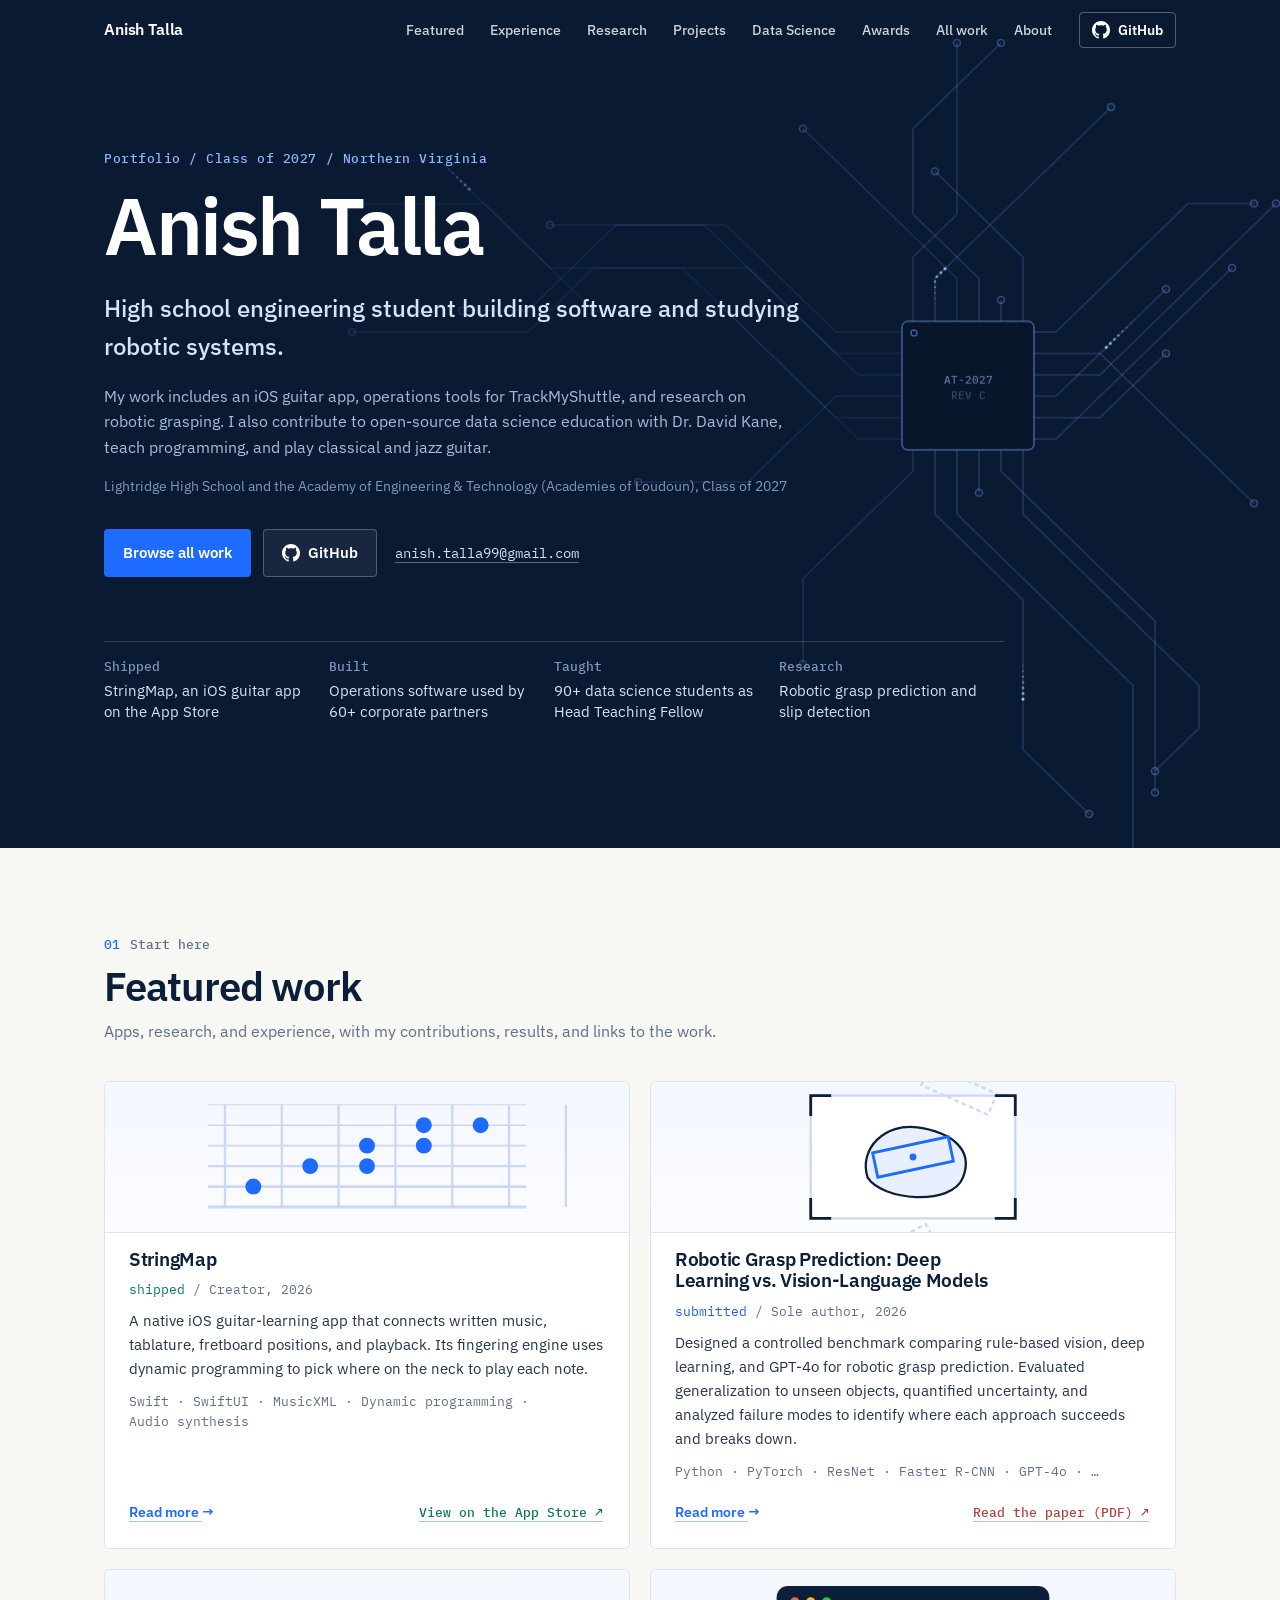
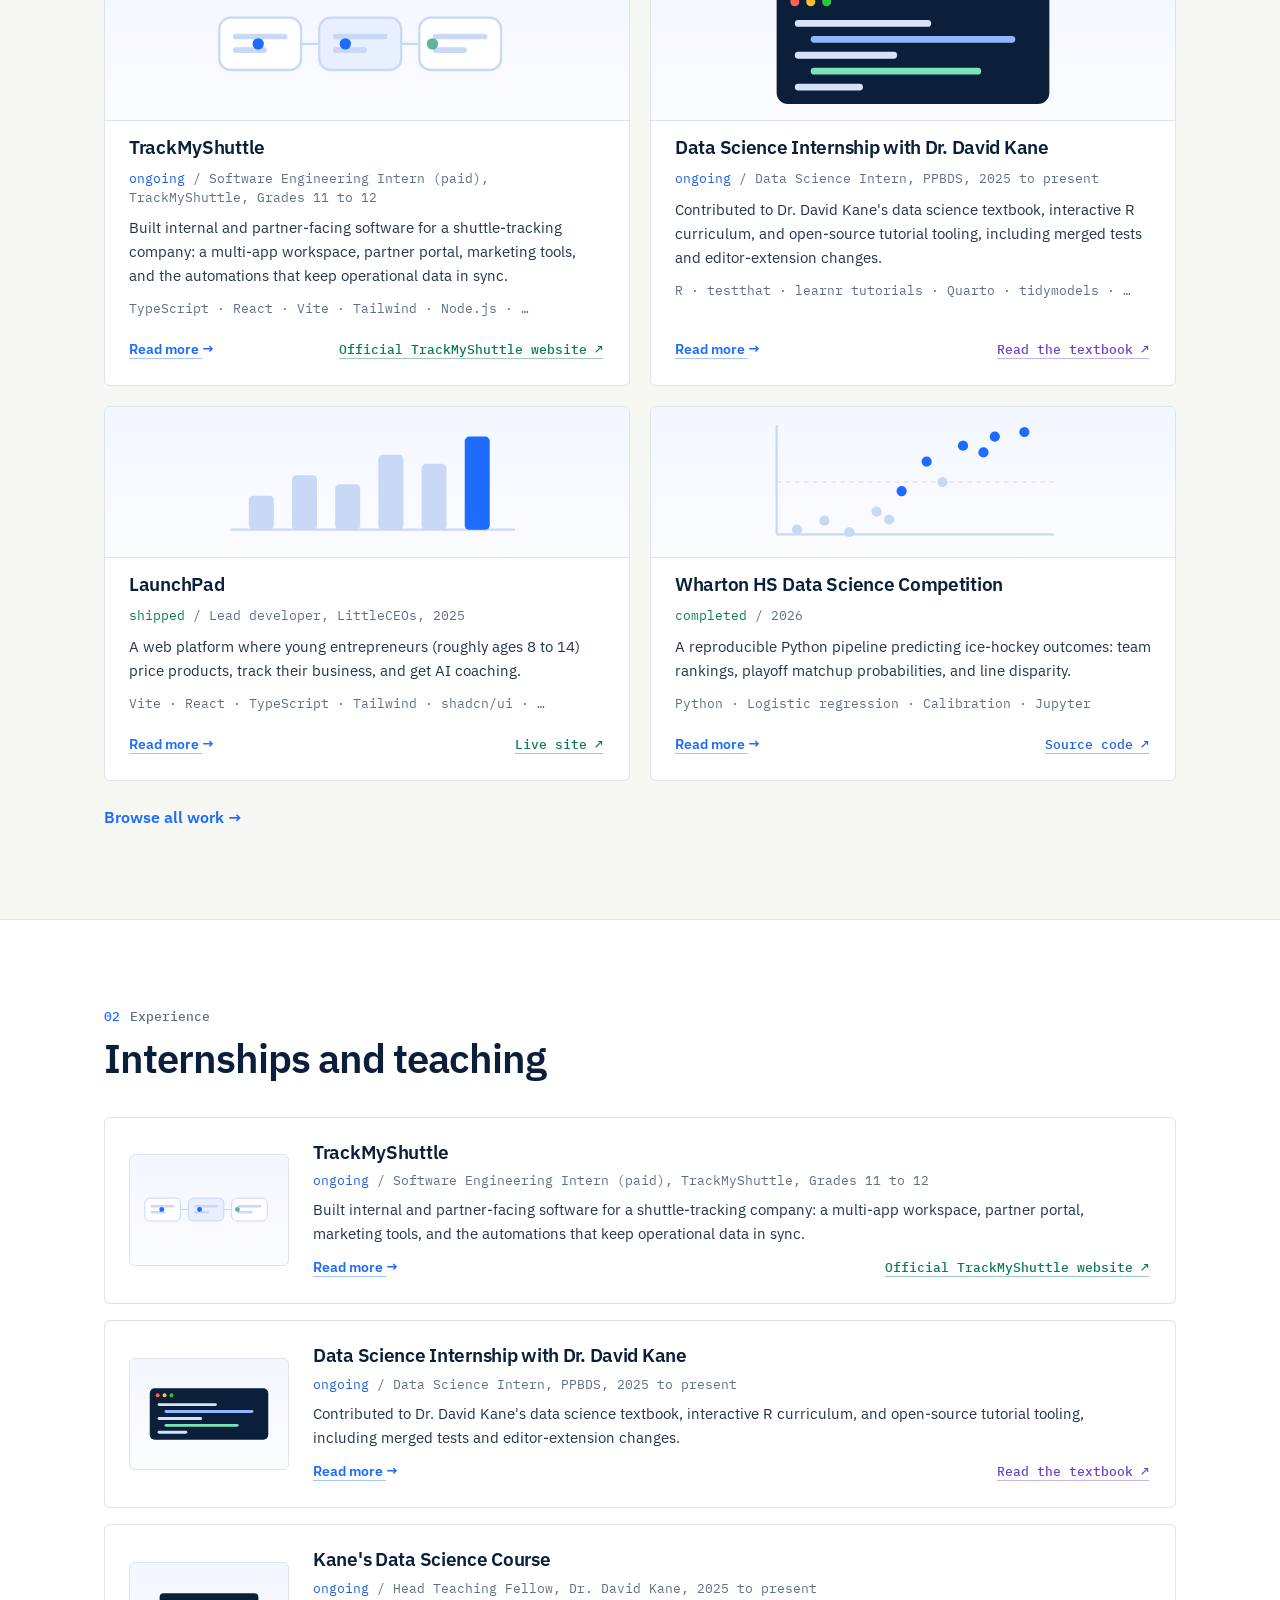
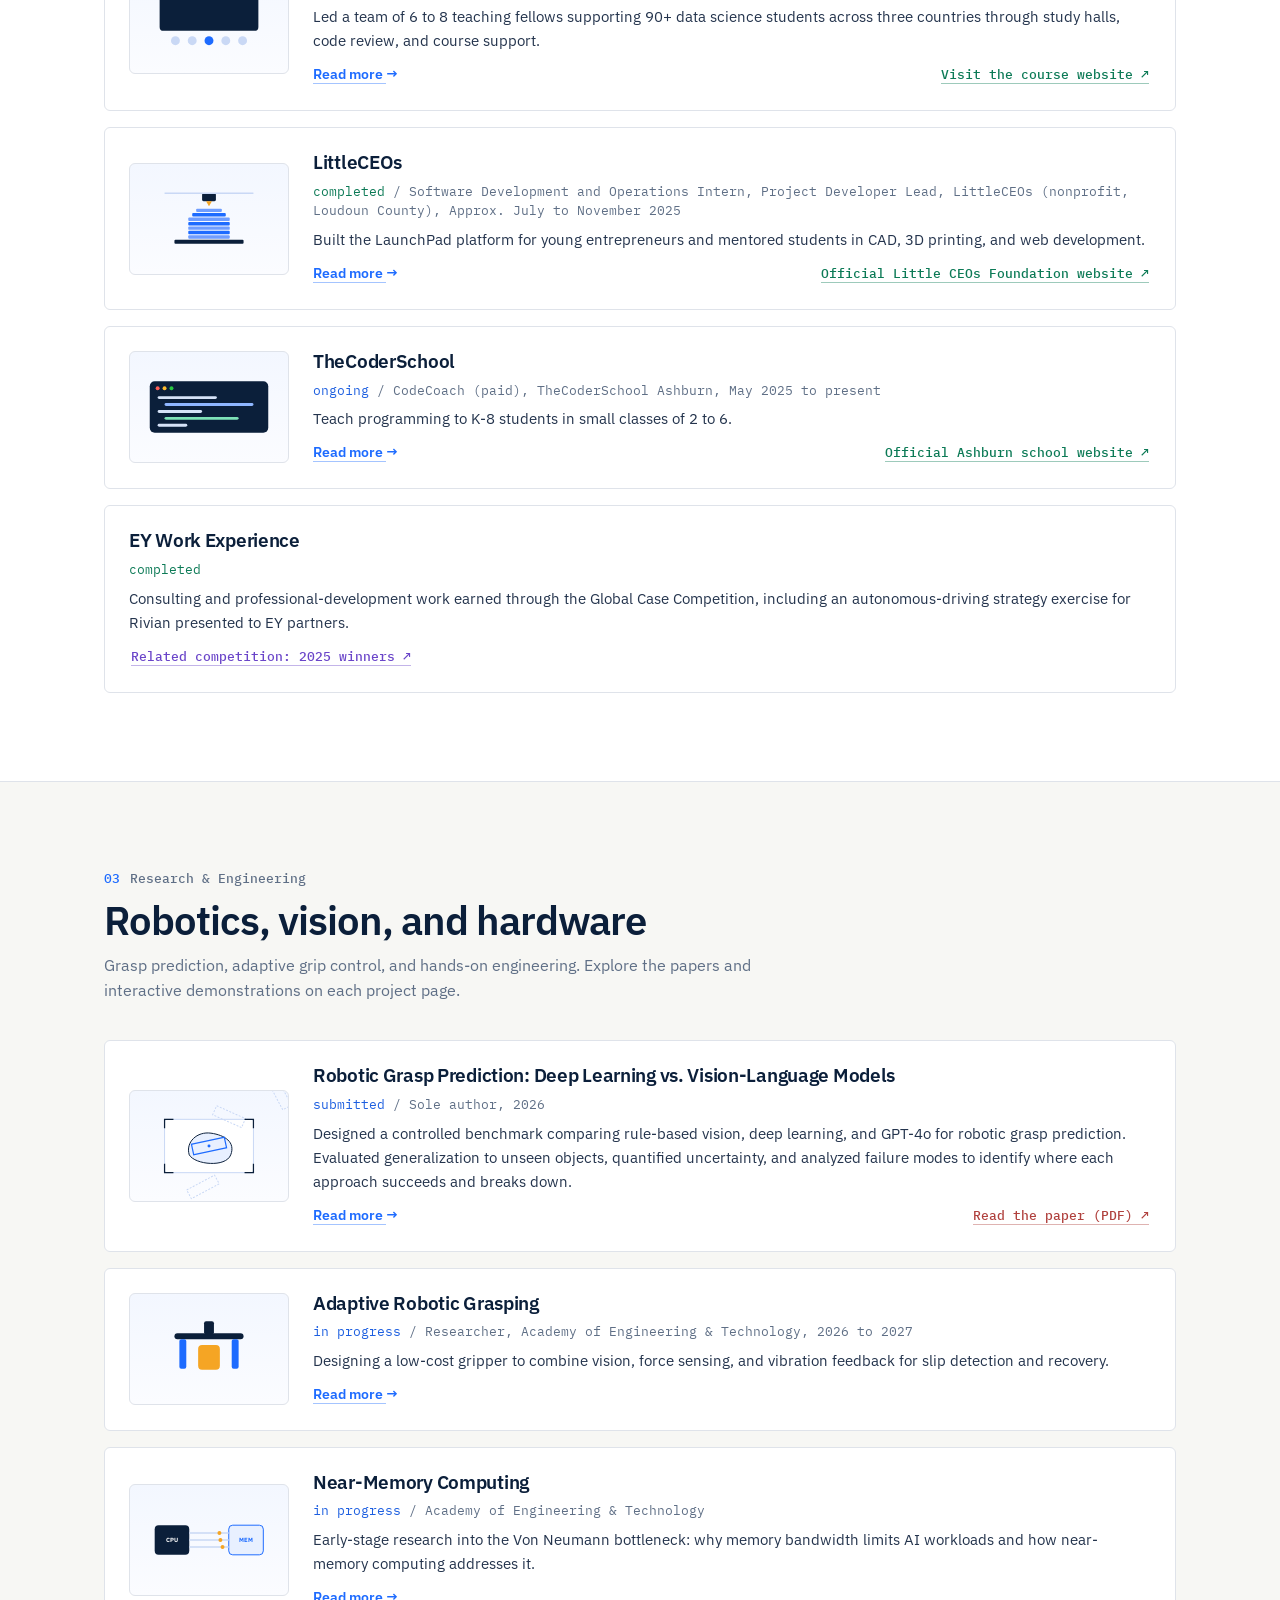
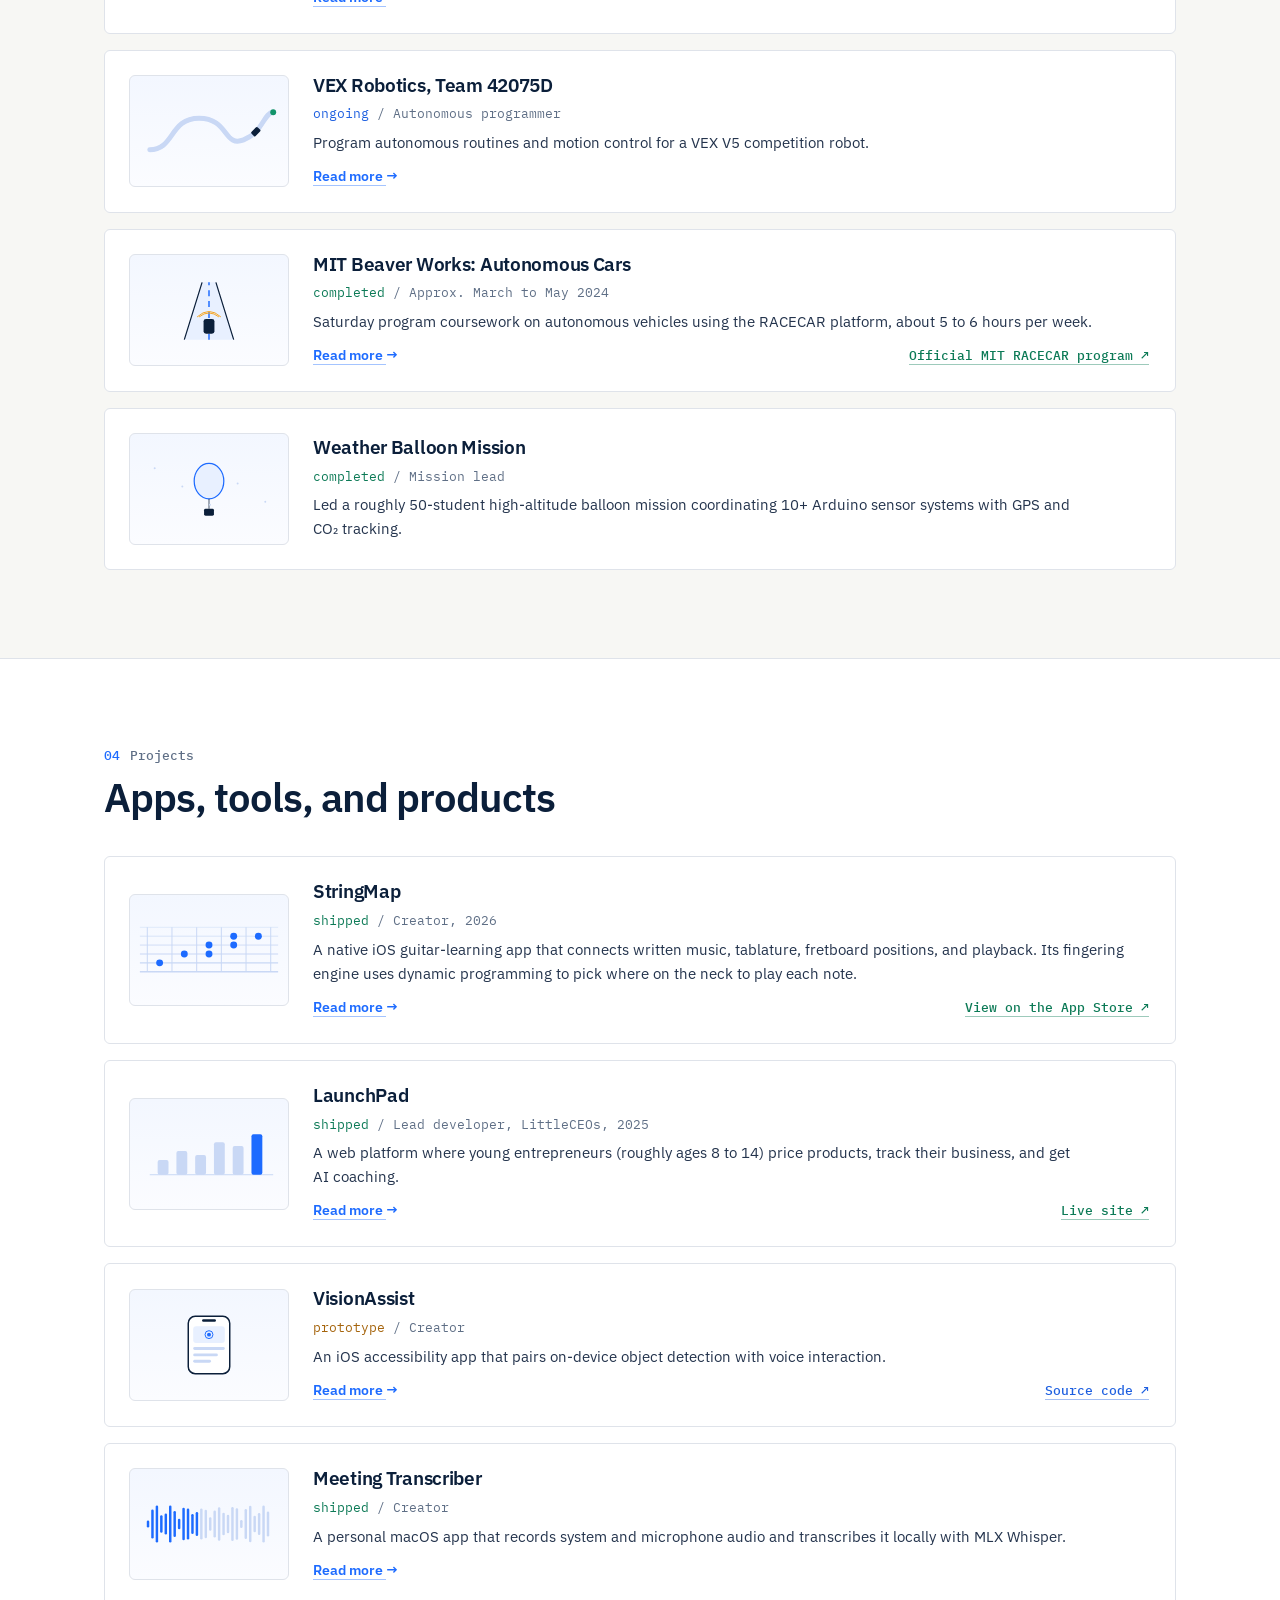
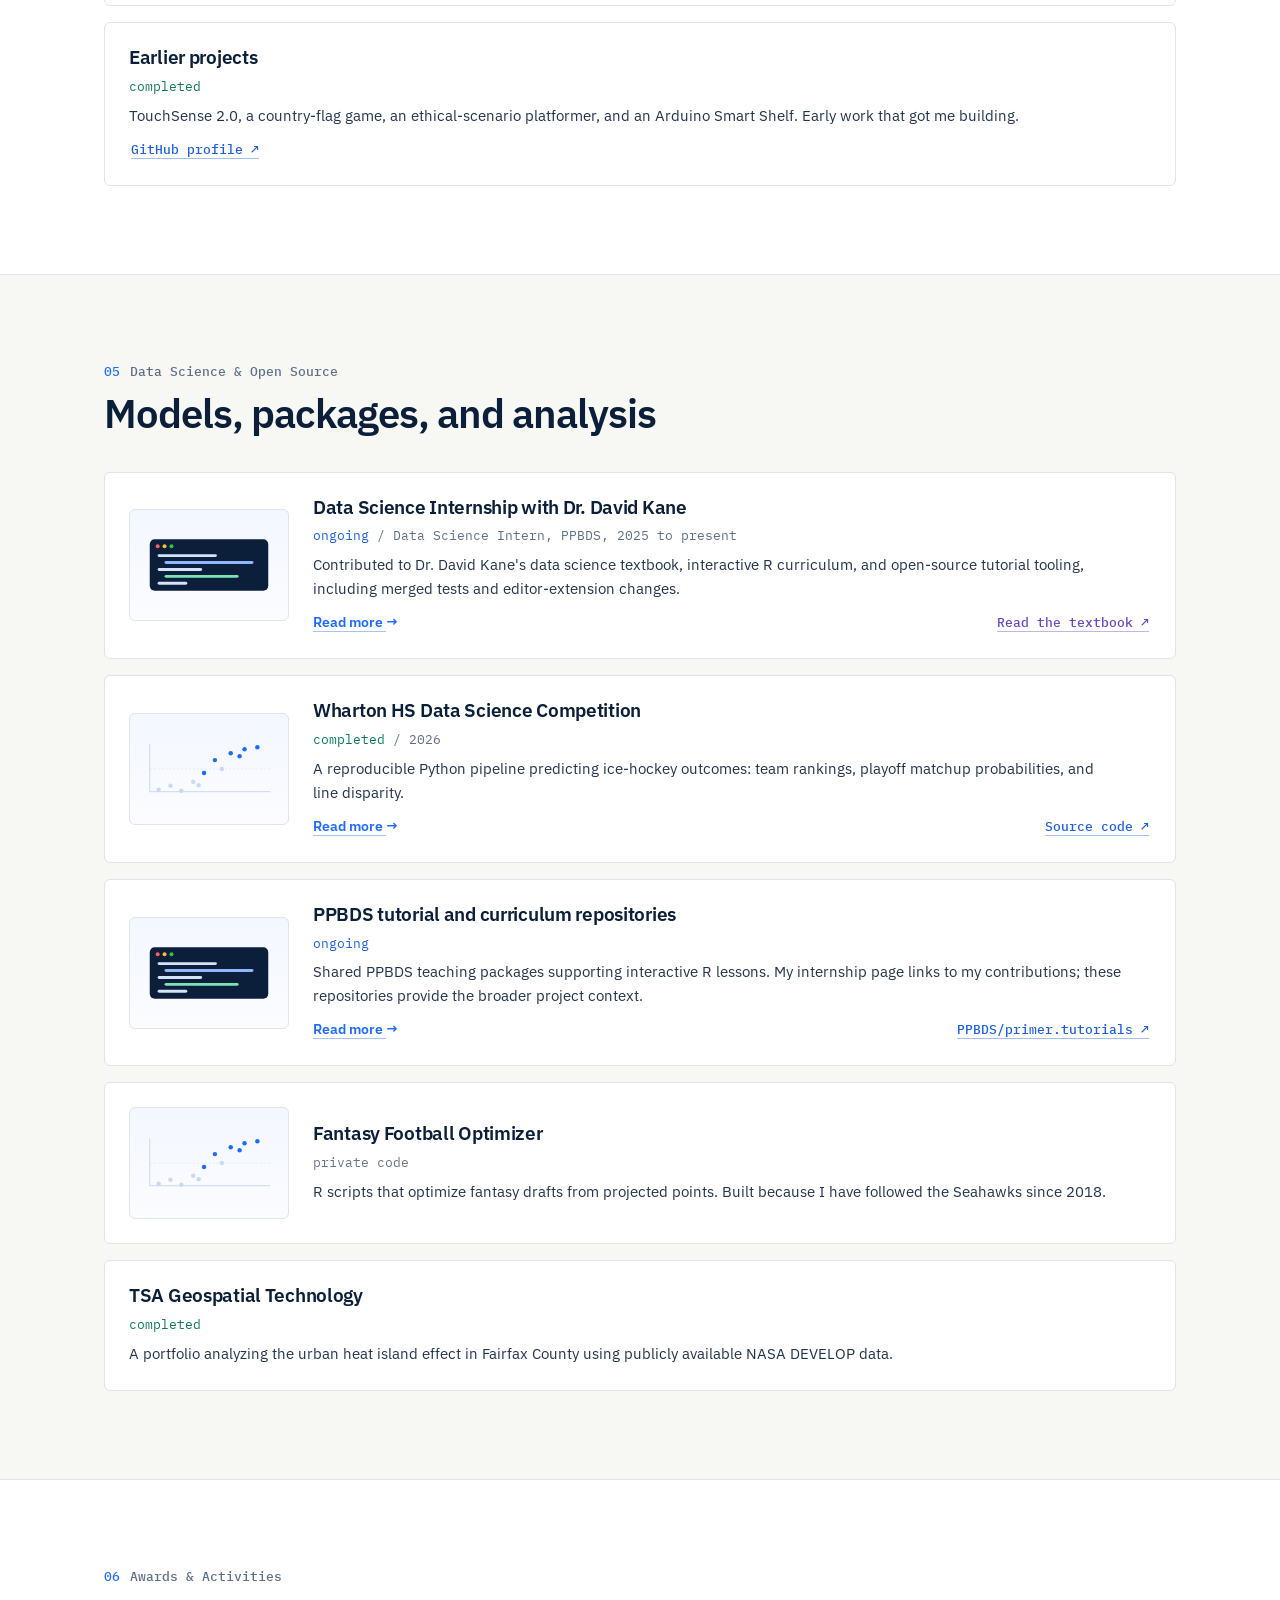
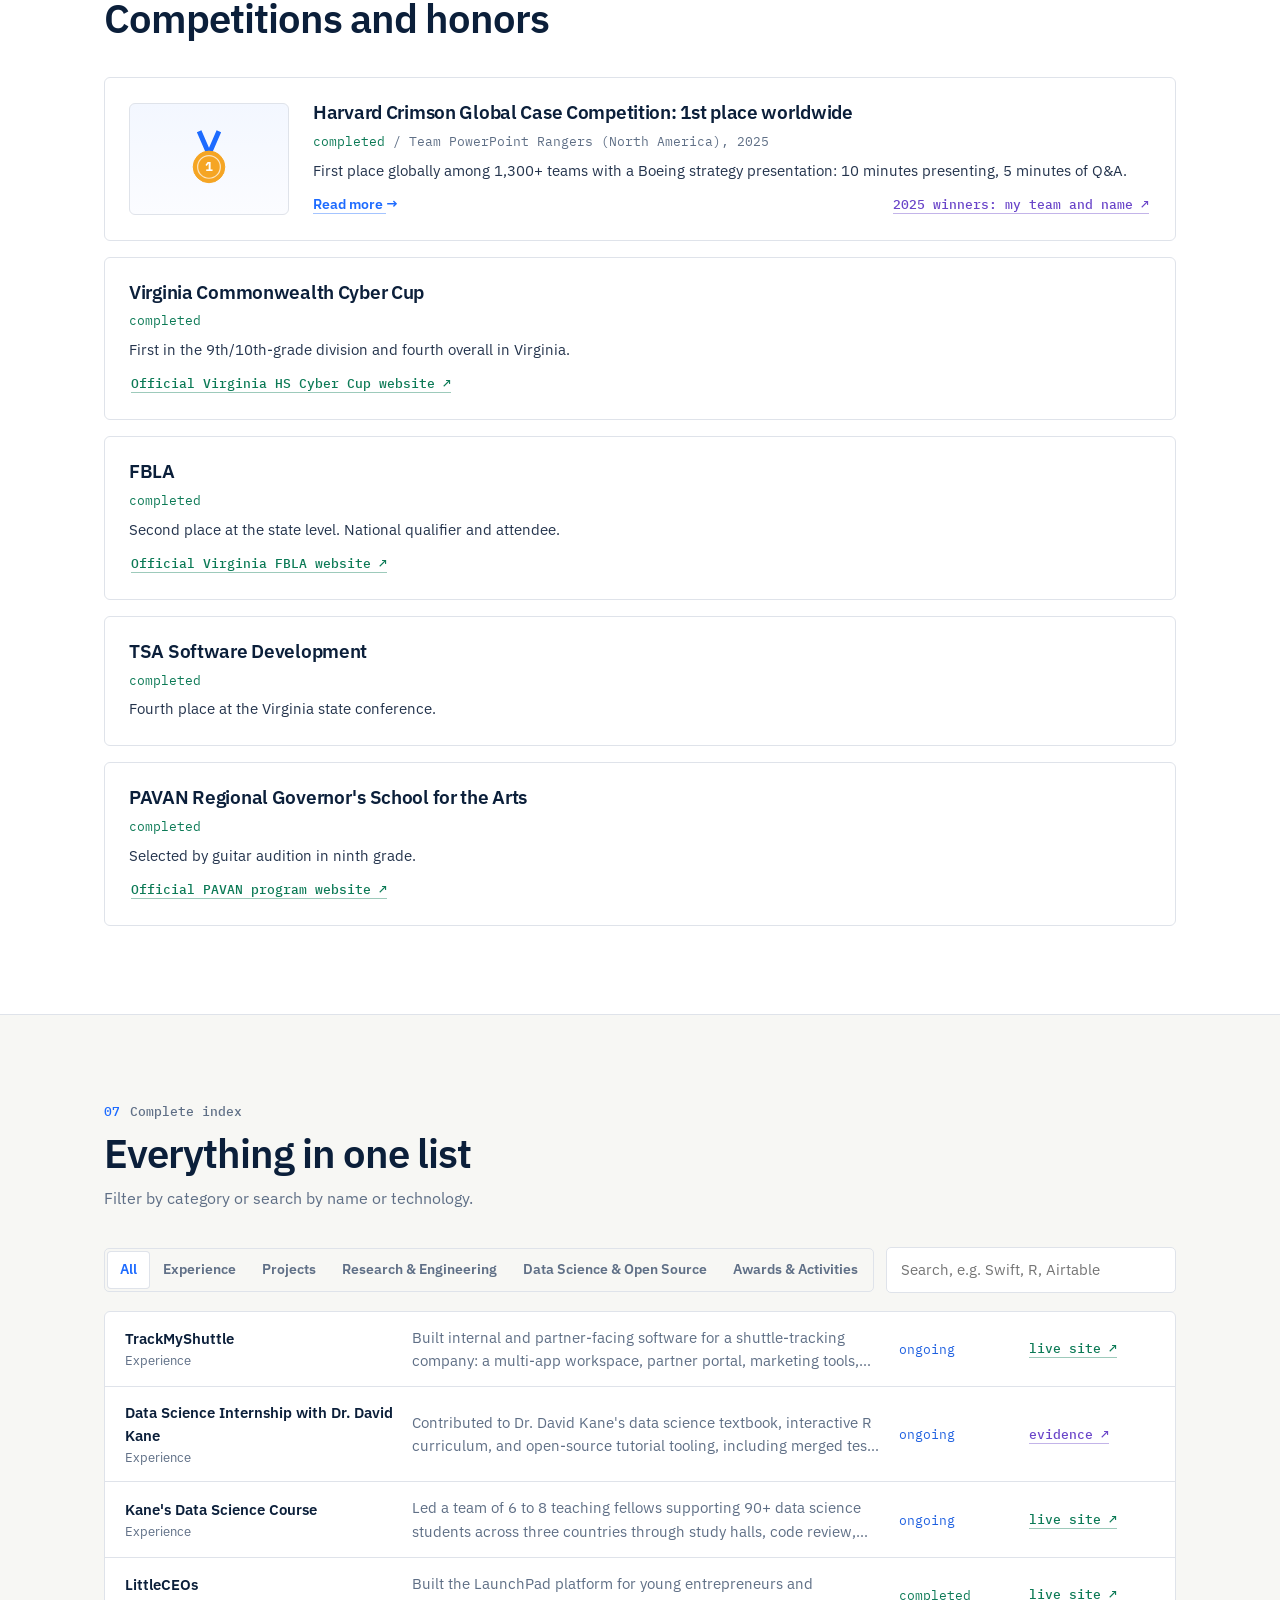
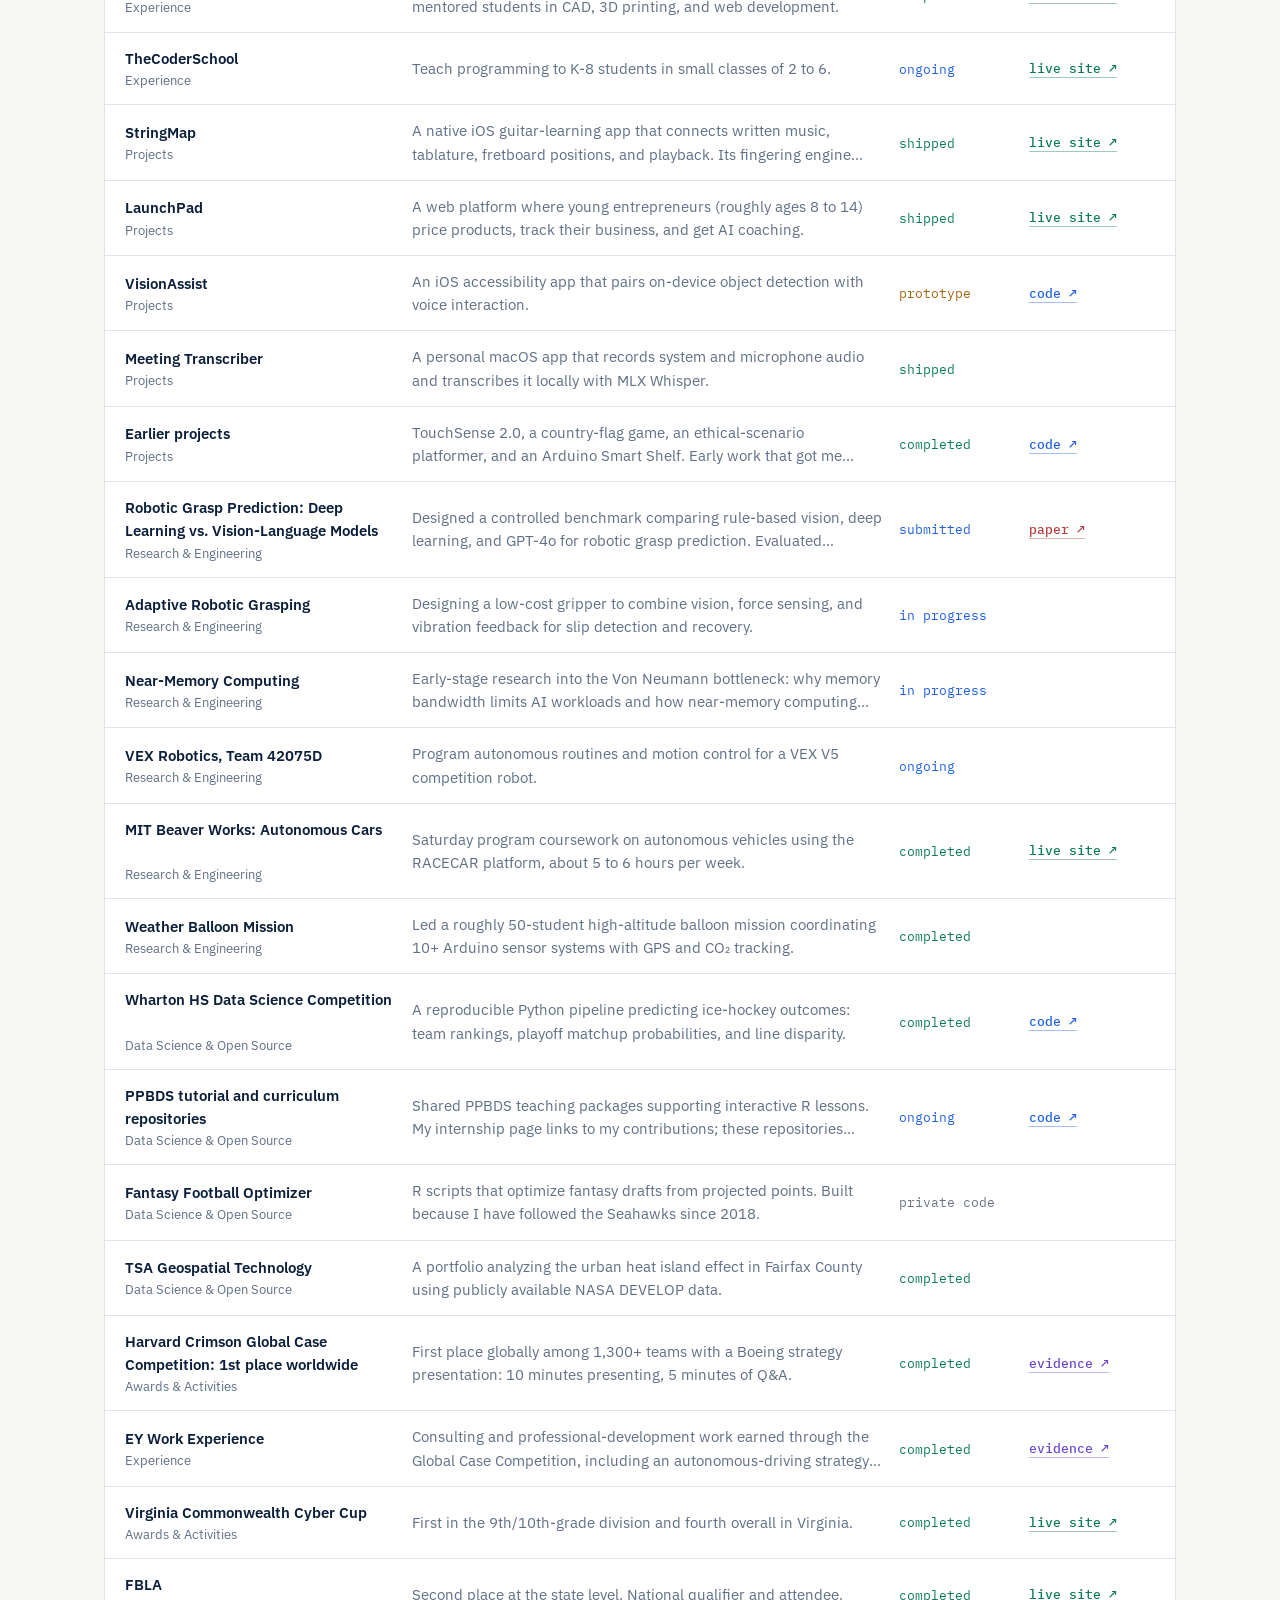
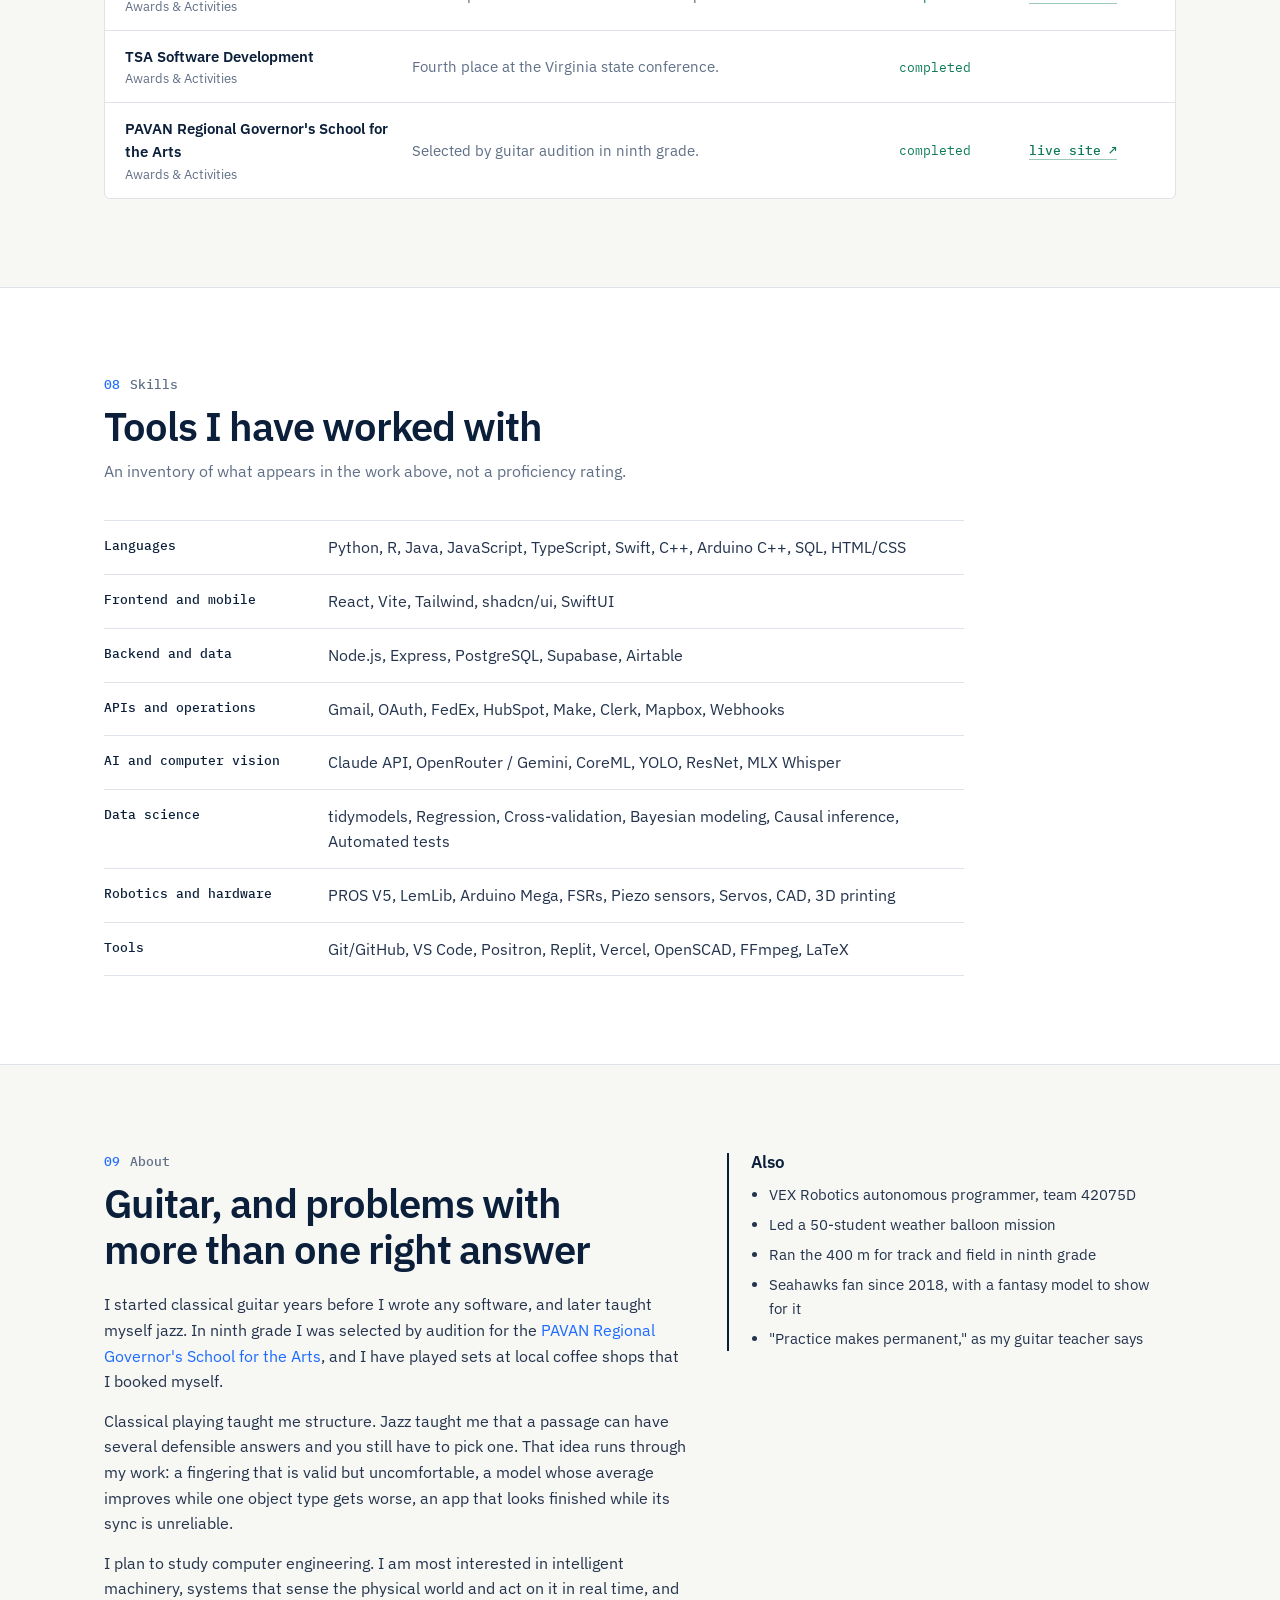
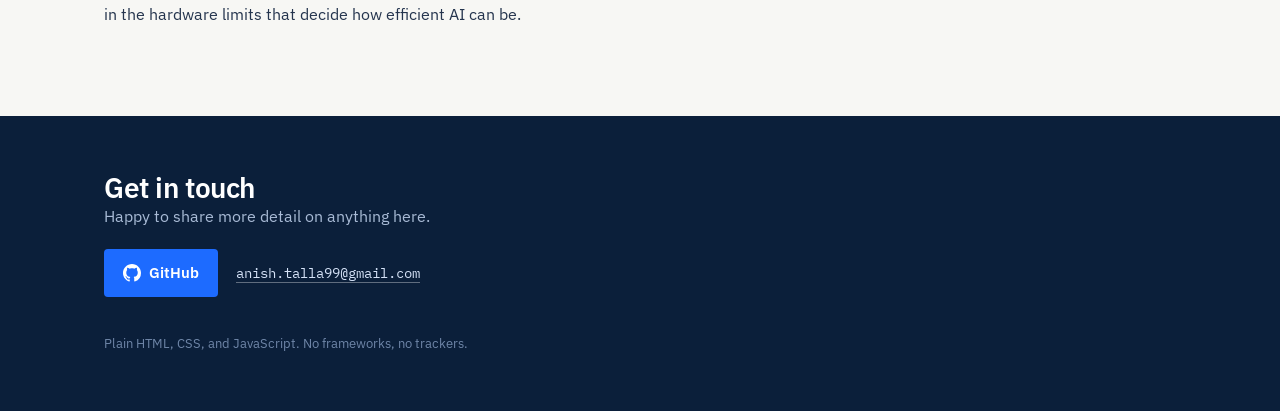
==== index.html @ 0d571a1d "Restructure sections: research before projects, demos on project pages Move interactive demos out of" ====
<!doctype html>
<html lang="en">
<head>
  <meta charset="utf-8">
  <meta name="viewport" content="width=device-width, initial-scale=1">
  <title>Anish Talla | Engineering Portfolio</title>
  <meta name="description" content="Anish Talla's technical portfolio: software, robotics research, data science, and teaching, with links to the code and evidence behind each activity.">
  <meta property="og:title" content="Anish Talla | Engineering Portfolio">
  <meta property="og:description" content="Software, robotics research, data science, and teaching, with the code behind it.">
  <link rel="icon" href="assets/favicon.svg" type="image/svg+xml">
  <link rel="preconnect" href="https://fonts.googleapis.com">
  <link rel="preconnect" href="https://fonts.gstatic.com" crossorigin>
  <link href="https://fonts.googleapis.com/css2?family=IBM+Plex+Mono:wght@400;500;600&family=IBM+Plex+Sans:wght@400;500;600;700&display=swap" rel="stylesheet">
  <link rel="stylesheet" href="css/styles.css">
</head>
<body>
  <a class="skip" href="#featured">Skip to content</a>
  <nav class="nav" id="nav">
    <div class="wrap">
      <a class="brand" href="#top">Anish Talla</a>
      <ul>
        <li><a href="#featured">Featured</a></li>
        <li><a href="#experience">Experience</a></li>
        <li><a href="#research">Research</a></li>
        <li><a href="#projects">Projects</a></li>
        <li><a href="#datasci">Data Science</a></li>
        <li><a href="#awards">Awards</a></li>
        <li><a href="#index">All work</a></li>
        <li><a href="#about">About</a></li>
      </ul>
    </div>
  </nav>

  <header class="hero" id="top">
    <canvas id="hero-canvas" aria-hidden="true"></canvas>
    <div class="wrap">
      <div class="eyebrow">Portfolio / Class of 2027 / Northern Virginia</div>
      <h1 id="p-name"></h1>
      <p class="tagline" id="p-tagline"></p>
      <p class="intro" id="p-intro"></p>
      <p class="school" id="p-school"></p>
      <div class="btns" id="hero-btns"></div>
      <dl class="spec">
        <div><dt>Shipped</dt><dd>StringMap, an iOS guitar app on the App Store</dd></div>
        <div><dt>Built</dt><dd>Operations software used by 60+ corporate partners</dd></div>
        <div><dt>Taught</dt><dd>90+ data science students as Head Teaching Fellow</dd></div>
        <div><dt>Research</dt><dd>Robotic grasp prediction and slip detection</dd></div>
      </dl>
    </div>
  </header>

  <section id="featured">
    <div class="wrap">
      <div class="sec-head reveal">
        <div class="kicker"><b>01</b>Start here</div>
        <h2>Featured work</h2>
        <p>Apps, research, and experience, with my contributions, results, and links to the work.</p>
      </div>
      <div class="grid two" data-featured></div>
      <p class="browse-all"><a href="#index">Browse all work →</a></p>
    </div>
  </section>

  <section id="experience" class="alt">
    <div class="wrap">
      <div class="sec-head reveal">
        <div class="kicker"><b>02</b>Experience</div>
        <h2>Internships and teaching</h2>
      </div>
      <div class="entry-list" data-cat="experience"></div>
    </div>
  </section>

  <section id="research">
    <div class="wrap">
      <div class="sec-head reveal">
        <div class="kicker"><b>03</b>Research & Engineering</div>
        <h2>Robotics, vision, and hardware</h2>
        <p>Grasp prediction, adaptive grip control, and hands-on engineering. Explore the papers and interactive demonstrations on each project page.</p>
      </div>
      <div class="entry-list" data-cat="research"></div>
    </div>
  </section>

  <section id="projects" class="alt">
    <div class="wrap">
      <div class="sec-head reveal">
        <div class="kicker"><b>04</b>Projects</div>
        <h2>Apps, tools, and products</h2>
      </div>
      <div class="entry-list" data-cat="project"></div>
    </div>
  </section>

  <section id="datasci">
    <div class="wrap">
      <div class="sec-head reveal">
        <div class="kicker"><b>05</b>Data Science & Open Source</div>
        <h2>Models, packages, and analysis</h2>
      </div>
      <div class="entry-list" data-cat="datasci"></div>
    </div>
  </section>

  <section id="awards" class="alt">
    <div class="wrap">
      <div class="sec-head reveal">
        <div class="kicker"><b>06</b>Awards & Activities</div>
        <h2>Competitions and honors</h2>
      </div>
      <div class="entry-list" data-cat="award"></div>
    </div>
  </section>

  <section id="index">
    <div class="wrap">
      <div class="sec-head reveal">
        <div class="kicker"><b>07</b>Complete index</div>
        <h2>Everything in one list</h2>
        <p>Filter by category or search by name or technology.</p>
      </div>
      <div class="filters reveal">
        <div class="seg" id="idx-filters"></div>
        <input id="idx-search" type="search" placeholder="Search, e.g. Swift, R, Airtable" aria-label="Search entries">
      </div>
      <div class="index reveal" id="idx-rows"></div>
    </div>
  </section>

  <section id="skills" class="alt">
    <div class="wrap">
      <div class="sec-head reveal">
        <div class="kicker"><b>08</b>Skills</div>
        <h2>Tools I have worked with</h2>
        <p>An inventory of what appears in the work above, not a proficiency rating.</p>
      </div>
      <dl class="skills" id="skills-grid"></dl>
    </div>
  </section>

  <section id="about">
    <div class="wrap about">
      <div class="reveal">
        <div class="sec-head tight">
          <div class="kicker"><b>09</b>About</div>
          <h2>Guitar, and problems with more than one right answer</h2>
        </div>
        <p>I started classical guitar years before I wrote any software, and later taught myself jazz. In ninth grade I was selected by audition for the <a href="https://pavangsa.org/" target="_blank" rel="noopener">PAVAN Regional Governor's School for the Arts</a>, and I have played sets at local coffee shops that I booked myself.</p>
        <p>Classical playing taught me structure. Jazz taught me that a passage can have several defensible answers and you still have to pick one. That idea runs through my work: a fingering that is valid but uncomfortable, a model whose average improves while one object type gets worse, an app that looks finished while its sync is unreliable.</p>
        <p>I plan to study computer engineering. I am most interested in intelligent machinery, systems that sense the physical world and act on it in real time, and in the hardware limits that decide how efficient AI can be.</p>
      </div>
      <div class="also reveal">
        <h3>Also</h3>
        <ul>
          <li>VEX Robotics autonomous programmer, team 42075D</li>
          <li>Led a 50-student weather balloon mission</li>
          <li>Ran the 400 m for track and field in ninth grade</li>
          <li>Seahawks fan since 2018, with a fantasy model to show for it</li>
          <li>"Practice makes permanent," as my guitar teacher says</li>
        </ul>
      </div>
    </div>
  </section>

  <footer id="contact">
    <div class="wrap">
      <h2>Get in touch</h2>
      <p>Happy to share more detail on anything here.</p>
      <div class="btns" id="foot-btns"></div>
      <small>Plain HTML, CSS, and JavaScript. No frameworks, no trackers.</small>
    </div>
  </footer>

  <script src="js/data.js"></script>
  <script src="js/covers.js"></script>
  <script src="js/anim/hero.js"></script>
  <script src="js/anim/fretboard.js"></script>
  <script src="js/anim/gripper.js"></script>
  <script src="js/anim/sync.js"></script>
  <script src="js/common.js"></script>
  <script src="js/main.js"></script>
</body>
</html>
---- css/styles.css ----
:root {
  --navy: #0b1f3a;
  --navy-2: #12305a;
  --blue: #1d6bff;
  --blue-soft: #e8f0ff;
  --ink: #24344d;
  --muted: #5f6f86;
  --line: #dfe3ea;
  --bg: #f7f7f4;
  --mono: "IBM Plex Mono", ui-monospace, SFMono-Regular, Menlo, monospace;
  --card: #ffffff;
  --green: #12946a;
  --amber: #b7791f;
  --red: #d64545;
  --radius: 6px;
  --shadow: none;
  --shadow-lift: 0 10px 28px rgba(11, 31, 58, 0.08);
  --max: 1120px;
}

* { box-sizing: border-box; }
html { scroll-behavior: smooth; scroll-padding-top: 76px; }
body {
  margin: 0;
  font-family: "IBM Plex Sans", system-ui, -apple-system, "Segoe UI", sans-serif;
  color: var(--ink);
  background: var(--bg);
  line-height: 1.6;
  -webkit-font-smoothing: antialiased;
}
h1, h2, h3, h4 { color: var(--navy); line-height: 1.15; margin: 0; letter-spacing: -0.015em; font-weight: 600; }
p { margin: 0; }
a { color: var(--blue); text-decoration: none; }
a:hover { text-decoration: underline; }
.wrap { max-width: var(--max); margin: 0 auto; padding: 0 24px; }

/* ---------- nav ---------- */
.nav {
  position: fixed; inset: 0 0 auto 0; z-index: 50; height: 60px;
  display: flex; align-items: center;
  transition: background 0.25s, box-shadow 0.25s;
}
.nav.scrolled, .nav.solid { background: rgba(255, 255, 255, 0.92); backdrop-filter: blur(10px); box-shadow: 0 1px 0 var(--line); }
.nav .wrap { width: 100%; display: flex; align-items: center; justify-content: space-between; gap: 16px; }
.nav .brand { font-weight: 600; color: #fff; letter-spacing: -0.01em; }
.nav.scrolled .brand, .nav.solid .brand { color: var(--navy); }
.nav ul { list-style: none; display: flex; gap: 4px; margin: 0; padding: 0; overflow-x: auto; scrollbar-width: none; }
.nav ul::-webkit-scrollbar { display: none; }
.nav li a {
  display: block; padding: 6px 11px; border-radius: 4px; font-size: 14px; font-weight: 500; white-space: nowrap;
  color: rgba(255, 255, 255, 0.8);
}
.nav li a:hover { text-decoration: none; color: #fff; }
.nav.scrolled li a, .nav.solid li a { color: var(--muted); }
.nav.scrolled li a:hover, .nav.solid li a:hover { color: var(--navy); }
.nav.scrolled li a.active { background: var(--blue-soft); color: var(--blue); }

/* ---------- hero ---------- */
.hero {
  position: relative; overflow: hidden; color: #fff;
  background: #0a1a33;
  padding: 150px 0 110px;
}
.hero canvas { position: absolute; inset: 0; width: 100%; height: 100%; }
.hero .wrap { position: relative; }
.hero .eyebrow { color: #8fb6ff; font: 500 13px var(--mono); letter-spacing: 0.04em; }
.hero h1 { color: #fff; font-size: clamp(44px, 7vw, 80px); font-weight: 600; letter-spacing: -0.03em; margin: 12px 0 18px; }
.hero .tagline { font-size: clamp(18px, 2.4vw, 24px); color: #d5e2f7; max-width: 760px; font-weight: 500; }
.hero .intro { margin-top: 18px; max-width: 680px; color: #a9bbd6; }
.hero .school { margin-top: 14px; font-size: 14px; color: #8198ba; }
.btns { display: flex; flex-wrap: wrap; gap: 12px; margin-top: 32px; }
.btn {
  display: inline-flex; align-items: center; gap: 8px; padding: 11px 18px; border-radius: 4px;
  font-weight: 600; font-size: 15px; border: 1px solid transparent; cursor: pointer;
  transition: transform 0.15s, box-shadow 0.15s, background 0.15s;
}
.btn:hover { text-decoration: none; transform: translateY(-1px); }
.btn.primary { background: var(--blue); color: #fff; }
.btn.ghost { border-color: rgba(255, 255, 255, 0.25); color: #fff; background: rgba(255, 255, 255, 0.06); }
.btn.ghost:hover { background: rgba(255, 255, 255, 0.12); }
.btn.light { background: var(--card); color: var(--navy); border-color: var(--line); box-shadow: var(--shadow); }
.btn svg { width: 18px; height: 18px; }

.spec { display: grid; grid-template-columns: repeat(4, 1fr); margin-top: 64px; border-top: 1px solid rgba(255, 255, 255, 0.16); max-width: 900px; }
.spec div { padding: 16px 20px 0 0; }
.spec dt { font: 500 12.5px var(--mono); color: #7f97bb; margin-bottom: 6px; }
.spec dd { margin: 0; font-size: 14.5px; color: #d5e2f7; line-height: 1.45; }

/* ---------- sections ---------- */
section { padding: 88px 0; }
section.alt { background: #fff; border-block: 1px solid var(--line); }
.sec-head { margin-bottom: 36px; max-width: 720px; }
.sec-head .kicker { color: var(--muted); font: 500 13px var(--mono); }
.sec-head .kicker b { color: var(--blue); font-weight: 500; margin-right: 10px; }
.sec-head h2 { font-size: clamp(28px, 4vw, 40px); margin: 10px 0 10px; font-weight: 600; letter-spacing: -0.025em; }
.sec-head p { color: var(--muted); }

.grid { display: grid; gap: 20px; grid-template-columns: repeat(auto-fill, minmax(320px, 1fr)); }
.grid.two { grid-template-columns: repeat(auto-fill, minmax(460px, 1fr)); }

.card {
  position: relative; display: flex; flex-direction: column; gap: 10px;
  background: var(--card); border: 1px solid var(--line); border-radius: var(--radius);
  padding: 24px; box-shadow: var(--shadow); color: inherit;
  transition: transform 0.2s, box-shadow 0.2s, border-color 0.2s;
}
.card:hover { text-decoration: none; transform: translateY(-2px); box-shadow: var(--shadow-lift); border-color: var(--navy); }
.card h3 { font-size: 19px; }
.card .meta, .phead .meta { font: 12.5px/1.5 var(--mono); color: var(--muted); }
.st { color: var(--navy); }
.phead .st { color: #fff; }
.stack { font: 12.5px/1.6 var(--mono); color: var(--muted); }
.card .sum { font-size: 15px; color: var(--ink); }
.card .more { margin-top: auto; padding-top: 10px; font-size: 14px; display: flex; justify-content: space-between; gap: 14px; flex-wrap: wrap; }
.card .go { color: var(--blue); font-weight: 500; text-decoration: underline; text-underline-offset: 3px; text-decoration-color: transparent; transition: text-decoration-color 0.2s; }
.card:hover .go { text-decoration-color: currentColor; }
.card .ext { font: 12.5px var(--mono); color: var(--muted); }
.card.big { padding: 28px; }
.card.big h3 { font-size: 22px; }



/* ---------- demos ---------- */
.demo {
  background: var(--card); border: 1px solid var(--line); border-radius: var(--radius); box-shadow: var(--shadow);
  padding: 24px; margin-bottom: 24px;
}
.demo-head { display: flex; justify-content: space-between; align-items: flex-start; gap: 16px; flex-wrap: wrap; margin-bottom: 14px; }
.demo-head h3 { font-size: 20px; }
.demo-head p { color: var(--muted); font-size: 14.5px; max-width: 640px; margin-top: 4px; }
.demo-note { font-size: 13px; color: var(--muted); margin-top: 12px; }
.demo svg, .demo canvas { width: 100%; display: block; }
.seg { display: inline-flex; background: var(--bg); border: 1px solid var(--line); border-radius: 5px; padding: 3px; gap: 2px; flex-wrap: wrap; }
.seg button {
  border: 0; background: transparent; padding: 7px 12px; border-radius: 3px; font: inherit; font-size: 13.5px; font-weight: 600;
  color: var(--muted); cursor: pointer;
}
.seg button.on { background: #fff; color: var(--blue); box-shadow: 0 0 0 1px var(--line); }
.readout { display: flex; gap: 20px; flex-wrap: wrap; font-size: 13.5px; color: var(--muted); margin-top: 10px; }
.readout b { color: var(--navy); font-variant-numeric: tabular-nums; }
.log { font: 13px/1.5 var(--mono); color: var(--muted); min-height: 20px; margin-top: 8px; }

/* ---------- index table ---------- */
.filters { display: flex; gap: 12px; flex-wrap: wrap; align-items: center; margin-bottom: 18px; }
.filters input {
  flex: 1 1 220px; max-width: 320px; padding: 10px 14px; border-radius: 5px; border: 1px solid var(--line);
  font: inherit; font-size: 14.5px; background: #fff; color: var(--ink);
}
.filters input:focus { outline: 2px solid var(--blue); outline-offset: 1px; }
.index { background: var(--card); border: 1px solid var(--line); border-radius: var(--radius); box-shadow: var(--shadow); overflow: hidden; }
.row {
  display: grid; grid-template-columns: minmax(0, 1.5fr) minmax(0, 2.6fr) 112px 128px; gap: 16px; align-items: center;
  padding: 14px 20px; border-top: 1px solid var(--line); color: inherit; font-size: 14.5px;
  transition: background 0.15s;
}
.row:first-child { border-top: 0; }
.row { position: relative; }
.row:hover { background: #f8fafe; }
.row .t { font-weight: 600; color: var(--navy); }
.row a.t::after { content: ""; position: absolute; inset: 0; }
.row .t:hover { text-decoration: none; }
.row a.ev { position: relative; z-index: 1; }
.row .c { font-size: 12.5px; color: var(--muted); }
.row .s { color: var(--muted); display: -webkit-box; -webkit-line-clamp: 2; -webkit-box-orient: vertical; overflow: hidden; }
.row .ev, .row .stt { font: 12.5px var(--mono); color: var(--muted); white-space: nowrap; }
.row .stt { color: var(--navy); min-width: 96px; }
.row.hide { display: none; }
.empty { padding: 28px; text-align: center; color: var(--muted); }

/* ---------- skills / about ---------- */
.skills { margin: 0; max-width: 860px; border-top: 1px solid var(--line); }
.skills > div { display: grid; grid-template-columns: 200px 1fr; gap: 8px 24px; padding: 14px 0; border-bottom: 1px solid var(--line); }
.skills dt { font: 500 13px var(--mono); color: var(--navy); padding-top: 2px; }
.skills dd { margin: 0; color: var(--ink); font-size: 15.5px; }
.about { display: grid; grid-template-columns: 1.3fr 1fr; gap: 40px; align-items: start; }
.about p + p { margin-top: 14px; }
.also { border-left: 2px solid var(--navy); padding-left: 22px; }
.also h3 { font-size: 17px; margin-bottom: 10px; }
.also ul, .about .card ul { margin: 0; padding-left: 18px; color: var(--ink); font-size: 15px; }
.also li + li, .about .card li + li { margin-top: 6px; }

footer { background: var(--navy); color: #a9bbd6; padding: 56px 0; }
footer h2 { color: #fff; font-size: 28px; }
footer .btns { margin-top: 20px; }
footer small { display: block; margin-top: 36px; color: #6f86a8; }

/* ---------- project page ---------- */
.phead { background: #0a1a33; color: #fff; padding: 120px 0 56px; }
.phead a.back { color: #8fb6ff; font-size: 14px; font-weight: 600; }
.phead h1 { color: #fff; font-size: clamp(32px, 5vw, 52px); font-weight: 600; letter-spacing: -0.025em; margin: 14px 0 12px; }
.phead .meta { color: #a9bbd6; font-size: 13.5px; }
.phead .sum { color: #d5e2f7; font-size: 18px; max-width: 780px; margin-top: 18px; }
.pbody { padding: 48px 0 88px; display: grid; grid-template-columns: minmax(0, 2fr) minmax(260px, 1fr); gap: 32px; align-items: start; }
.pbody .main > * + * { margin-top: 24px; }
.block h2 { font-size: 20px; margin-bottom: 10px; }
.block ul { margin: 0; padding-left: 20px; }
.block li + li { margin-top: 8px; }
.side { position: sticky; top: 84px; display: grid; gap: 20px; }
.side h4 { font: 500 12.5px var(--mono); color: var(--muted); margin-bottom: 12px; }
.evlist { list-style: none; margin: 0; padding: 0; display: grid; gap: 10px; font-size: 14.5px; }
.evlist li { display: flex; gap: 10px; align-items: flex-start; }
.evlist .k { flex: none; width: 34px; font: 12px/1.9 var(--mono); color: var(--muted); }
.none { color: var(--muted); font-size: 14.5px; }
.deliv { display: grid; gap: 12px; grid-template-columns: repeat(auto-fill, minmax(260px, 1fr)); }
.deliv div { border: 1px solid var(--line); border-radius: 5px; padding: 14px 16px; background: var(--bg); font-size: 14.5px; }
.deliv b { display: block; color: var(--navy); margin-bottom: 4px; }

/* ---------- reveal ---------- */
.reveal { opacity: 0; transform: translateY(18px); transition: opacity 0.6s ease, transform 0.6s ease; transition-delay: var(--d, 0ms); }
.reveal.in { opacity: 1; transform: none; }

@media (max-width: 860px) {
  section { padding: 64px 0; }
  .hero { padding: 120px 0 72px; }
  .spec { grid-template-columns: repeat(2, 1fr); margin-top: 44px; }
  .spec div { padding-bottom: 8px; }
  .grid.two { grid-template-columns: 1fr; }
  .about, .pbody { grid-template-columns: 1fr; }
  .side { position: static; }
  .row { grid-template-columns: minmax(0, 1fr) 96px; }
  .row .s, .row .ev { display: none; }
  .row .stt { min-width: 0; }
  .nav .brand { display: none; }
}
@media (max-width: 420px) {
  .grid { grid-template-columns: 1fr; }
  .wrap { padding: 0 16px; }
  .card, .demo { padding: 18px; }
}
@media (prefers-reduced-motion: reduce) {
  html { scroll-behavior: auto; }
  .reveal { opacity: 1; transform: none; transition: none; }
  .btn, .card { transition: none; }
}

/* ---------- covers (animated project art / screenshots) ---------- */
.cover { margin: -24px -24px 6px; border-radius: var(--radius) var(--radius) 0 0; overflow: hidden; background: linear-gradient(180deg, #f3f7ff, #fbfcff); border-bottom: 1px solid var(--line); }
.card.big .cover { margin: -28px -28px 8px; }
.cover svg { display: block; width: 100%; height: 150px; }
.cover.shot img { display: block; width: 100%; height: 190px; object-fit: cover; object-position: top; }
.cv-draw { stroke-dasharray: 1; stroke-dashoffset: 1; animation: cv-draw 4s ease-in-out infinite; }
.cv-pop { transform-box: fill-box; transform-origin: center; animation: cv-pop 4s ease-in-out infinite; }
.cv-bar { transform-box: fill-box; transform-origin: bottom; animation: cv-bar 4s ease-in-out infinite; }
.cv-type { transform-box: fill-box; transform-origin: left; animation: cv-type 4s ease-out infinite; }
.cv-wave { transform-box: fill-box; transform-origin: center; animation: cv-wave 1.1s ease-in-out infinite alternate; }
.cv-ping { transform-box: fill-box; transform-origin: center; animation: cv-ping 2s ease-out infinite; }
.cv-float { animation: cv-float 5s ease-in-out infinite; }
.cv-jawL { animation: cv-jawL 4s ease-in-out infinite; }
.cv-jawR { animation: cv-jawR 4s ease-in-out infinite; }
.cv-obj { animation: cv-obj 4s ease-in-out infinite; }
@keyframes cv-draw { 0% { stroke-dashoffset: 1; } 55%, 90% { stroke-dashoffset: 0; } 100% { stroke-dashoffset: 0; opacity: 0; } }
@keyframes cv-pop { 0% { transform: scale(0); } 12%, 85% { transform: scale(1); } 100% { transform: scale(0); } }
@keyframes cv-bar { 0% { transform: scaleY(0); } 30%, 88% { transform: scaleY(1); } 100% { transform: scaleY(0); } }
@keyframes cv-type { 0% { transform: scaleX(0); } 20%, 90% { transform: scaleX(1); } 100% { transform: scaleX(0); } }
@keyframes cv-wave { from { transform: scaleY(0.35); } to { transform: scaleY(1); } }
@keyframes cv-ping { from { transform: scale(1); opacity: 0.9; } to { transform: scale(2.2); opacity: 0; } }
@keyframes cv-float { 0%, 100% { transform: translateY(8px); } 50% { transform: translateY(-6px); } }
@keyframes cv-jawL { 0%, 100% { transform: translateX(0); } 25%, 45% { transform: translateX(24px); } 55%, 90% { transform: translateX(26px); } }
@keyframes cv-jawR { 0%, 100% { transform: translateX(0); } 25%, 45% { transform: translateX(-24px); } 55%, 90% { transform: translateX(-26px); } }
@keyframes cv-obj { 0%, 40%, 100% { transform: translateY(0); } 50% { transform: translateY(8px); } 60%, 90% { transform: translateY(8px); } }

.shots { display: grid; gap: 14px; grid-template-columns: repeat(auto-fill, minmax(240px, 1fr)); }
.shots img { width: 100%; border-radius: 5px; border: 1px solid var(--line); box-shadow: var(--shadow); display: block; }
.phead .cover { margin: 28px 0 0; border-radius: var(--radius); max-width: 520px; border: 0; background: rgba(255,255,255,0.96); }

@media (max-width: 420px) { .cover { margin: -18px -18px 6px; } }
@media (prefers-reduced-motion: reduce) { .cover * { animation: none !important; } .cv-draw { stroke-dashoffset: 0; } }

/* ---------- demo internals ---------- */
.fig { font: 500 12px var(--mono); color: var(--blue); margin-bottom: 8px; }
.linkbtn { border: 0; background: none; padding: 0; font: 500 13px var(--mono); color: var(--blue); cursor: pointer; margin-left: auto; }
.linkbtn:hover { text-decoration: underline; }
.fb-lab { font: 11px var(--mono); fill: var(--muted); }
.fb-cand { fill: #fff; stroke: #9fb0c9; stroke-width: 1.5; stroke-dasharray: 3 2.5; animation: fb-in 0.25s ease both; }
.fb-pick circle { fill: var(--blue); stroke: #fff; stroke-width: 2; }
.fb-pick text { font: 600 10.5px var(--mono); fill: #fff; }
.fb-pick text.multi { font-size: 8px; }
.fb-pick { transform-box: fill-box; transform-origin: center; animation: fb-pop 0.28s cubic-bezier(.2, 1.4, .4, 1) both; }
@keyframes fb-in { from { opacity: 0; } to { opacity: 1; } }
@keyframes fb-pop { from { transform: scale(0.2); opacity: 0; } to { transform: scale(1); opacity: 1; } }
.sy-box { fill: #fff; stroke: var(--navy); stroke-width: 1.5; }
.sy-lab { font: 500 12px var(--mono); fill: var(--navy); }
.sy-small { font: 11px var(--mono); fill: var(--muted); transition: opacity 0.2s; }
.sy-small.bad { fill: var(--red); font-weight: 600; } .sy-small.dup { fill: var(--amber); }
.sy-wire { stroke: #c5cedc; stroke-width: 1.5; stroke-dasharray: 4 4; }
.sy-ui { fill: #dfe3ea; }
.sy-gear { fill: none; stroke: var(--navy); stroke-width: 2; }
.sy-row { fill: #c5cedc; transition: fill 0.3s; } .sy-row.pending { fill: var(--blue); } .sy-row.ok { fill: var(--green); }
.sy-pkt { fill: var(--navy); } .sy-pkt.pending { fill: var(--blue); } .sy-pkt.bad { fill: var(--red); } .sy-pkt.dup { fill: var(--amber); }
.sy-txn { fill: none; stroke: var(--blue); stroke-width: 1.5; stroke-dasharray: 5 4; opacity: 0; transition: opacity 0.25s; }
.sy-txn.on { opacity: 1; }
@media (prefers-reduced-motion: reduce) { .fb-cand, .fb-pick { animation: none; } }

[hidden] { display: none !important; }
.cv-head { animation: cv-head 2s ease-in-out infinite alternate; }
@keyframes cv-head { from { transform: translateX(-36px); } to { transform: translateX(36px); } }

/* ---------- finish ---------- */
h1, h2, h3 { text-wrap: balance; }
p, li, dd { text-wrap: pretty; }
.block p, .block li, .about p { max-width: 68ch; }
.sec-head.tight { margin-bottom: 20px; }
.mail { align-self: center; margin-left: 6px; color: #d5e2f7; font: 14px var(--mono); text-decoration: underline; text-underline-offset: 4px; text-decoration-color: rgba(255, 255, 255, 0.35); }
.mail:hover { text-decoration-color: #fff; }
.btn:active, .seg button:active { transform: translateY(1px); }
a:focus-visible, button:focus-visible, input:focus-visible { outline: 2px solid var(--blue); outline-offset: 2px; border-radius: 3px; }
.hero a:focus-visible, footer a:focus-visible, .phead a:focus-visible { outline-color: #fff; }
.skip { position: absolute; left: 12px; top: -48px; z-index: 100; background: #fff; color: var(--navy); padding: 8px 12px; border-radius: 4px; font-size: 14px; }
.skip:focus { top: 12px; }
@media (max-width: 860px) { .skills > div { grid-template-columns: 1fr; } .mail { margin-left: 0; flex-basis: 100%; } }
.phead.full { min-height: 100dvh; }
.cv-dash { animation: cv-dash 0.9s linear infinite; }
@keyframes cv-dash { to { stroke-dashoffset: 22; } }

/* ---------- stretched card link + real evidence links ---------- */
.card .go::after { content: ""; position: absolute; inset: 0; border-radius: var(--radius); }
.card .go:hover { text-decoration: none; }
.card a.ext { position: relative; z-index: 1; }
.card a.ext:hover, .row a.ev:hover { text-decoration: underline; text-underline-offset: 3px; }

/* ---------- text colors that group by state and by kind of evidence ---------- */
.c-done { color: #0c7a56 !important; }
.c-active { color: #1d5fe0 !important; }
.c-early { color: #a5640c !important; }
.c-private { color: #6a7486 !important; }
.phead .c-done { color: #6fe0b4 !important; } .phead .c-active { color: #9cc0ff !important; }
.phead .c-early { color: #f3c16b !important; } .phead .c-private { color: #b9c3d4 !important; }
.k-code { color: #1d5fe0 !important; }
.k-pr, .k-doc { color: #6a45c9 !important; }
.k-live { color: #0c7a56 !important; }
.k-paper { color: #b0413e !important; }

/* ---------- GitHub in the top bar ---------- */
.nav .gh { flex: none; display: inline-flex; align-items: center; gap: 8px; padding: 6px 12px; border-radius: 4px; font-size: 14px; font-weight: 600; color: #fff; border: 1px solid rgba(255, 255, 255, 0.3); }
.nav .gh:hover { text-decoration: none; background: rgba(255, 255, 255, 0.1); }
.nav.scrolled .gh, .nav.solid .gh { color: var(--navy); border-color: var(--navy); }
.nav.scrolled .gh:hover, .nav.solid .gh:hover { background: var(--navy); color: #fff; }
.nav ul { flex: 1; justify-content: flex-end; }
.btn svg { margin-right: 0; }
@media (max-width: 860px) { .nav ul { justify-content: flex-start; } }

/* ---------- at-a-glance result bars ---------- */
.bars { display: grid; gap: 10px; margin-top: 18px; max-width: 620px; }
.bar { display: grid; grid-template-columns: 200px 1fr 56px; gap: 14px; align-items: center; font-size: 14.5px; }
.bar i { display: block; height: 10px; background: var(--bg); border: 1px solid var(--line); }
.bar u { display: block; height: 100%; background: var(--navy); transform-origin: left; animation: bar-grow 0.9s cubic-bezier(.2, .7, .2, 1) both; }
.bar:first-child u { background: var(--blue); }
.bar b { font: 500 13.5px var(--mono); color: var(--navy); text-align: right; }
@keyframes bar-grow { from { transform: scaleX(0); } }
@media (max-width: 560px) { .bar { grid-template-columns: 1fr 56px; } .bar span { grid-column: 1 / -1; } }
@media (prefers-reduced-motion: reduce) { .bar u { animation: none; } }

/* ---------- links that look like links ---------- */
.card .go, .card a.ext, .row a.ev, .evlist a, .block a {
  text-decoration: underline; text-decoration-thickness: 1px; text-underline-offset: 4px;
  text-decoration-color: color-mix(in srgb, currentColor 40%, transparent);
  transition: text-decoration-color 0.15s, background 0.15s;
}
.card .go:hover, .card a.ext:hover, .row a.ev:hover, .evlist a:hover, .block a:hover { text-decoration-color: currentColor; text-decoration-thickness: 2px; }
.card a.ext, .row a.ev { font-weight: 500; font-size: 13px; padding: 3px 2px; }
.card .go { font-weight: 600; }
.card .go span, .row .arr { display: inline-block; transition: transform 0.2s; }
.card:hover .go span { transform: translateX(3px); }
.row .arr { color: var(--blue); opacity: 0; transform: translateX(-4px); }
.row:hover .arr { opacity: 1; transform: none; }
.row:hover .t { color: var(--blue); }
.row { cursor: pointer; }
.phead .btns { margin-top: 26px; }

/* Compact repeats retain the original card surfaces and animated illustrations. */
.entry-list { display: grid; gap: 16px; }
.card.compact { display: grid; grid-template-columns: 160px minmax(0, 1fr); gap: 24px; align-items: center; }
.card.compact .cover { margin: 0; border: 1px solid var(--line); border-radius: var(--radius); }
.card.compact .cover svg { height: 110px; }
.card.compact .card-copy { display: flex; flex-direction: column; gap: 8px; min-width: 0; }
.card.compact:not(:has(.cover)) { grid-template-columns: 1fr; }
.card.compact .more { padding-top: 2px; }
.browse-all { margin-top: 24px; font-weight: 600; }
.nav-toggle { display: none; }
@media (max-width: 860px) {
  .nav .brand { display: block; }
  .nav-toggle { display: inline-flex; margin-left: auto; background: transparent; color: #fff; border: 1px solid rgba(255, 255, 255, 0.3); border-radius: 4px; padding: 7px 12px; font: 600 14px "IBM Plex Sans", sans-serif; cursor: pointer; }
  .nav.scrolled .nav-toggle, .nav.solid .nav-toggle, .nav.menu-open .nav-toggle { color: var(--navy); border-color: var(--navy); }
  .nav ul { display: none; }
  .nav.menu-open { background: var(--card); }
  .nav.menu-open .brand, .nav.menu-open .gh { color: var(--navy); }
  .nav.menu-open .gh { border-color: var(--navy); }
  .nav.menu-open ul { display: grid; grid-template-columns: 1fr 1fr; position: absolute; inset: 60px 0 auto; padding: 16px; background: var(--card); border-bottom: 1px solid var(--line); box-shadow: var(--shadow-lift); }
  .nav.menu-open li a { color: var(--navy); }
  .nav.menu-open li a:hover { background: var(--blue-soft); }
  .card.compact { grid-template-columns: 100px minmax(0, 1fr); gap: 16px; }
  .card.compact .cover svg { height: 90px; }
}
@media (max-width: 560px) {
  .card.compact { grid-template-columns: 1fr; }
  .card.compact .cover { display: none; }
}
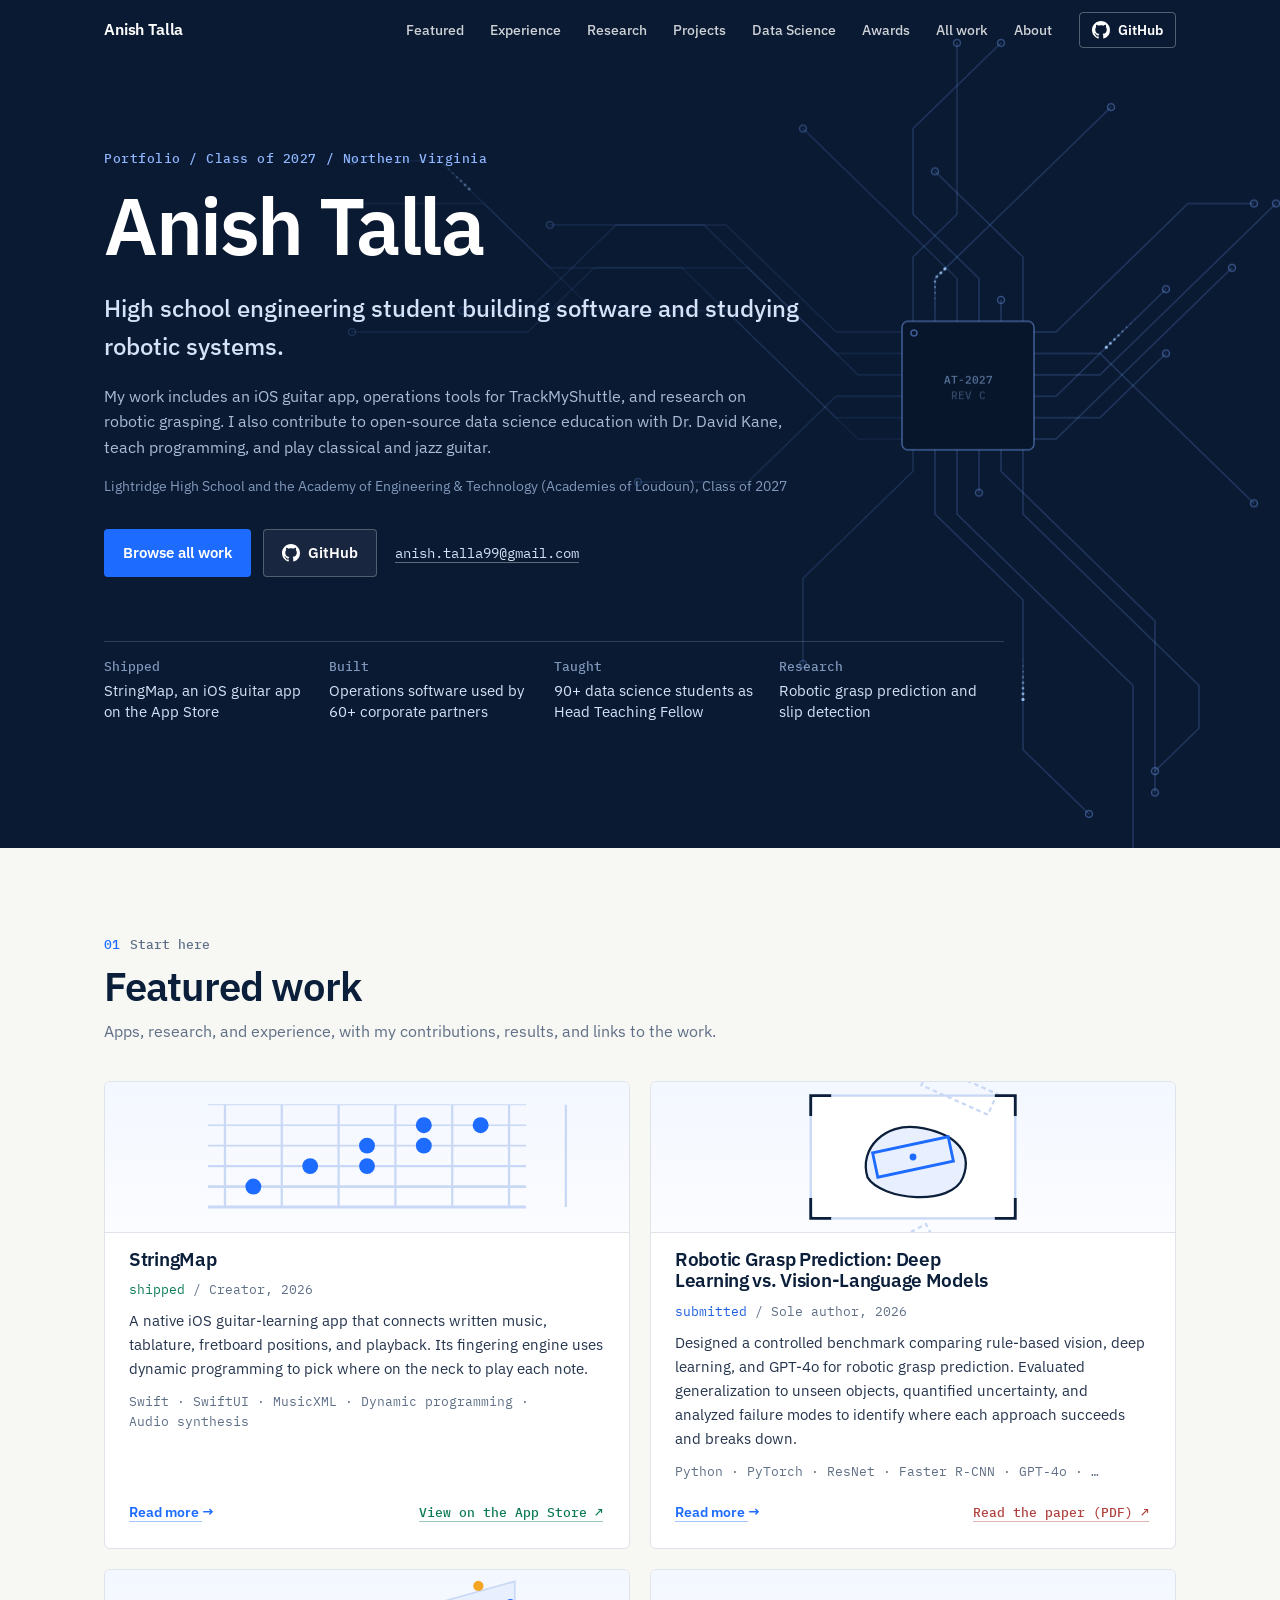
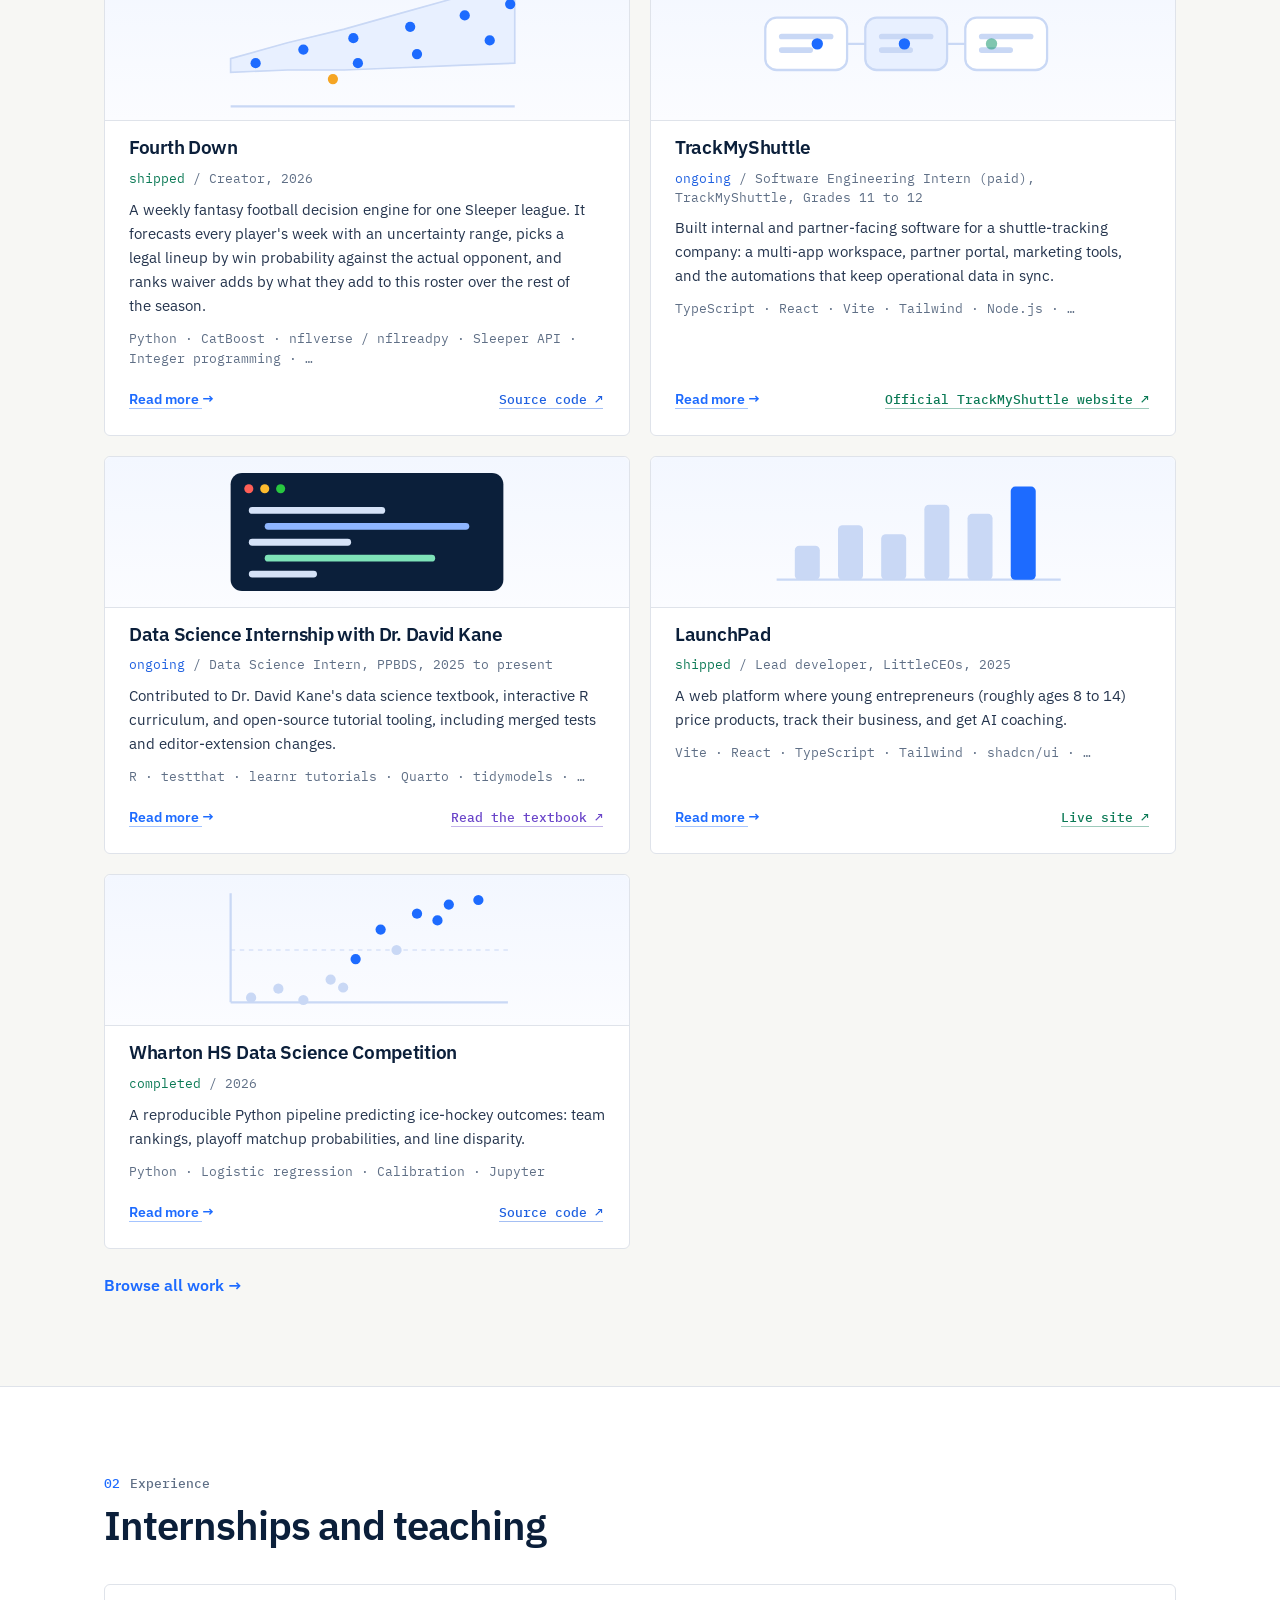
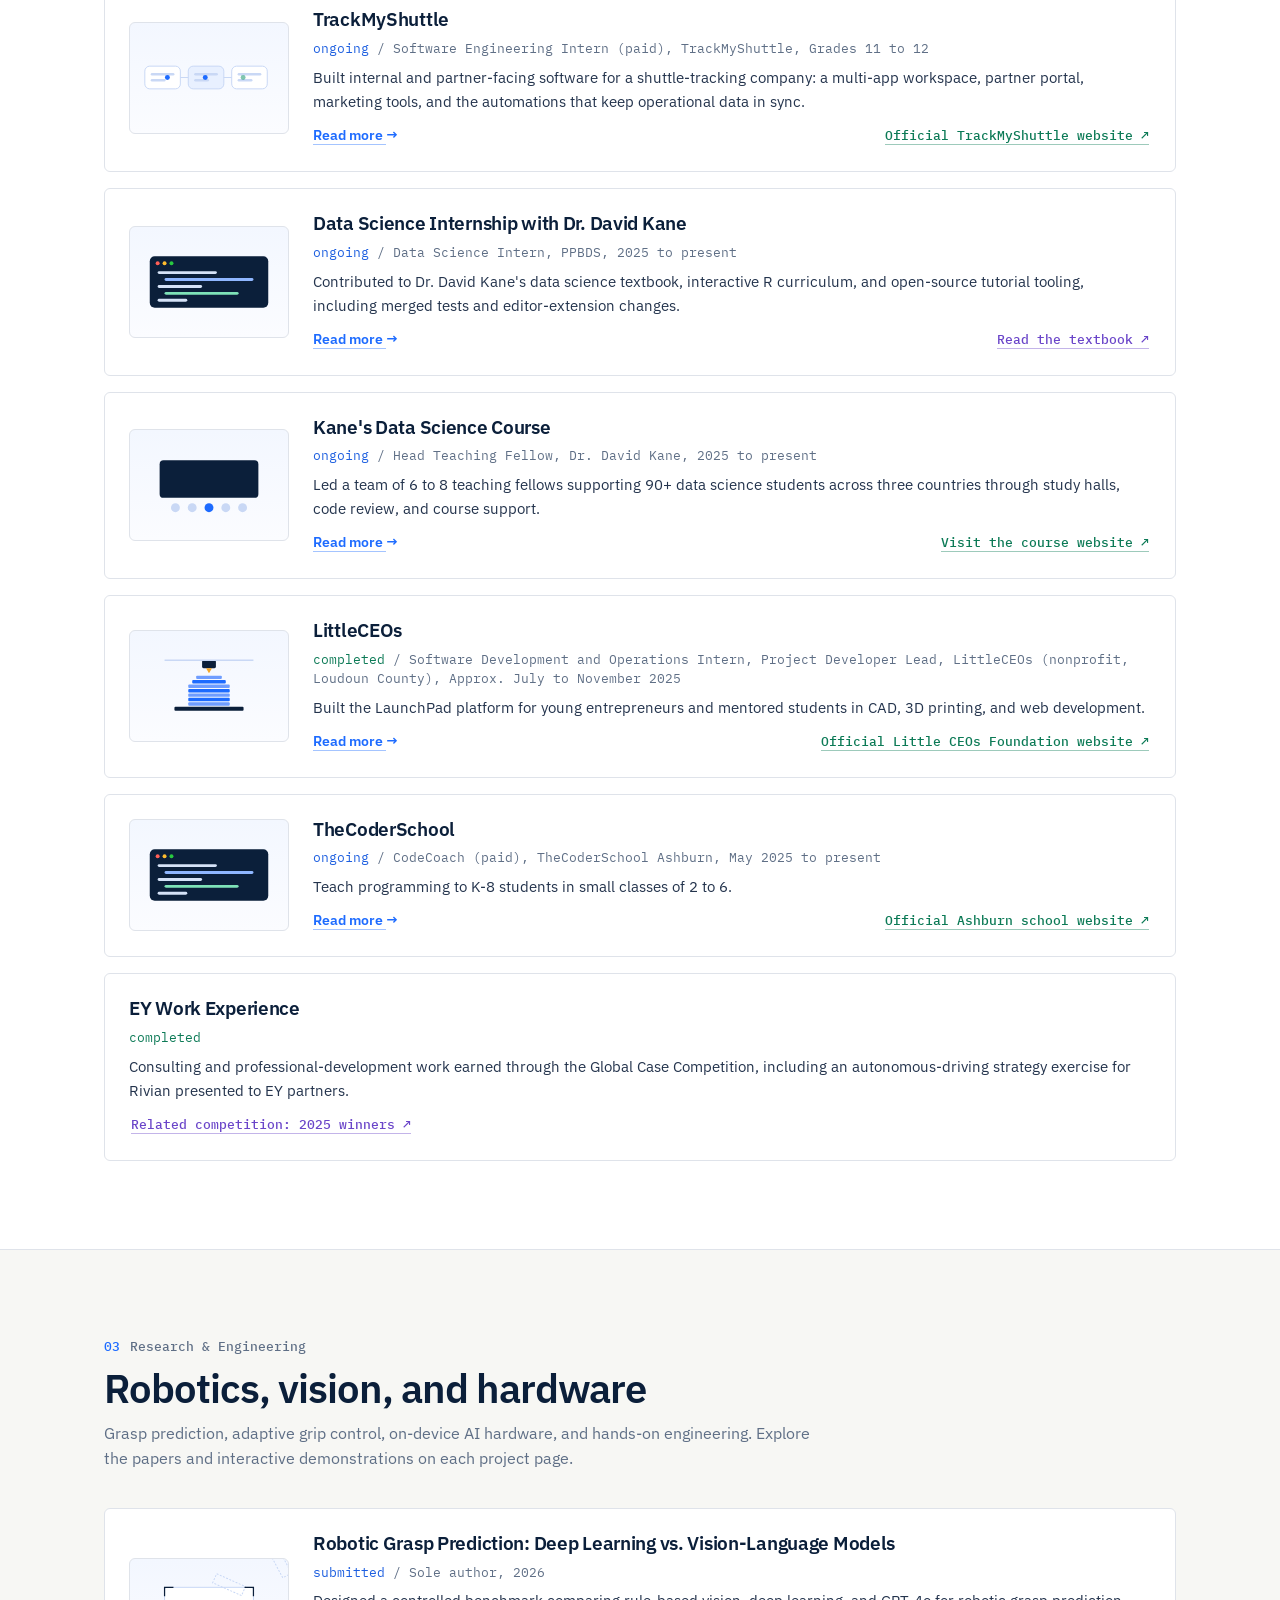
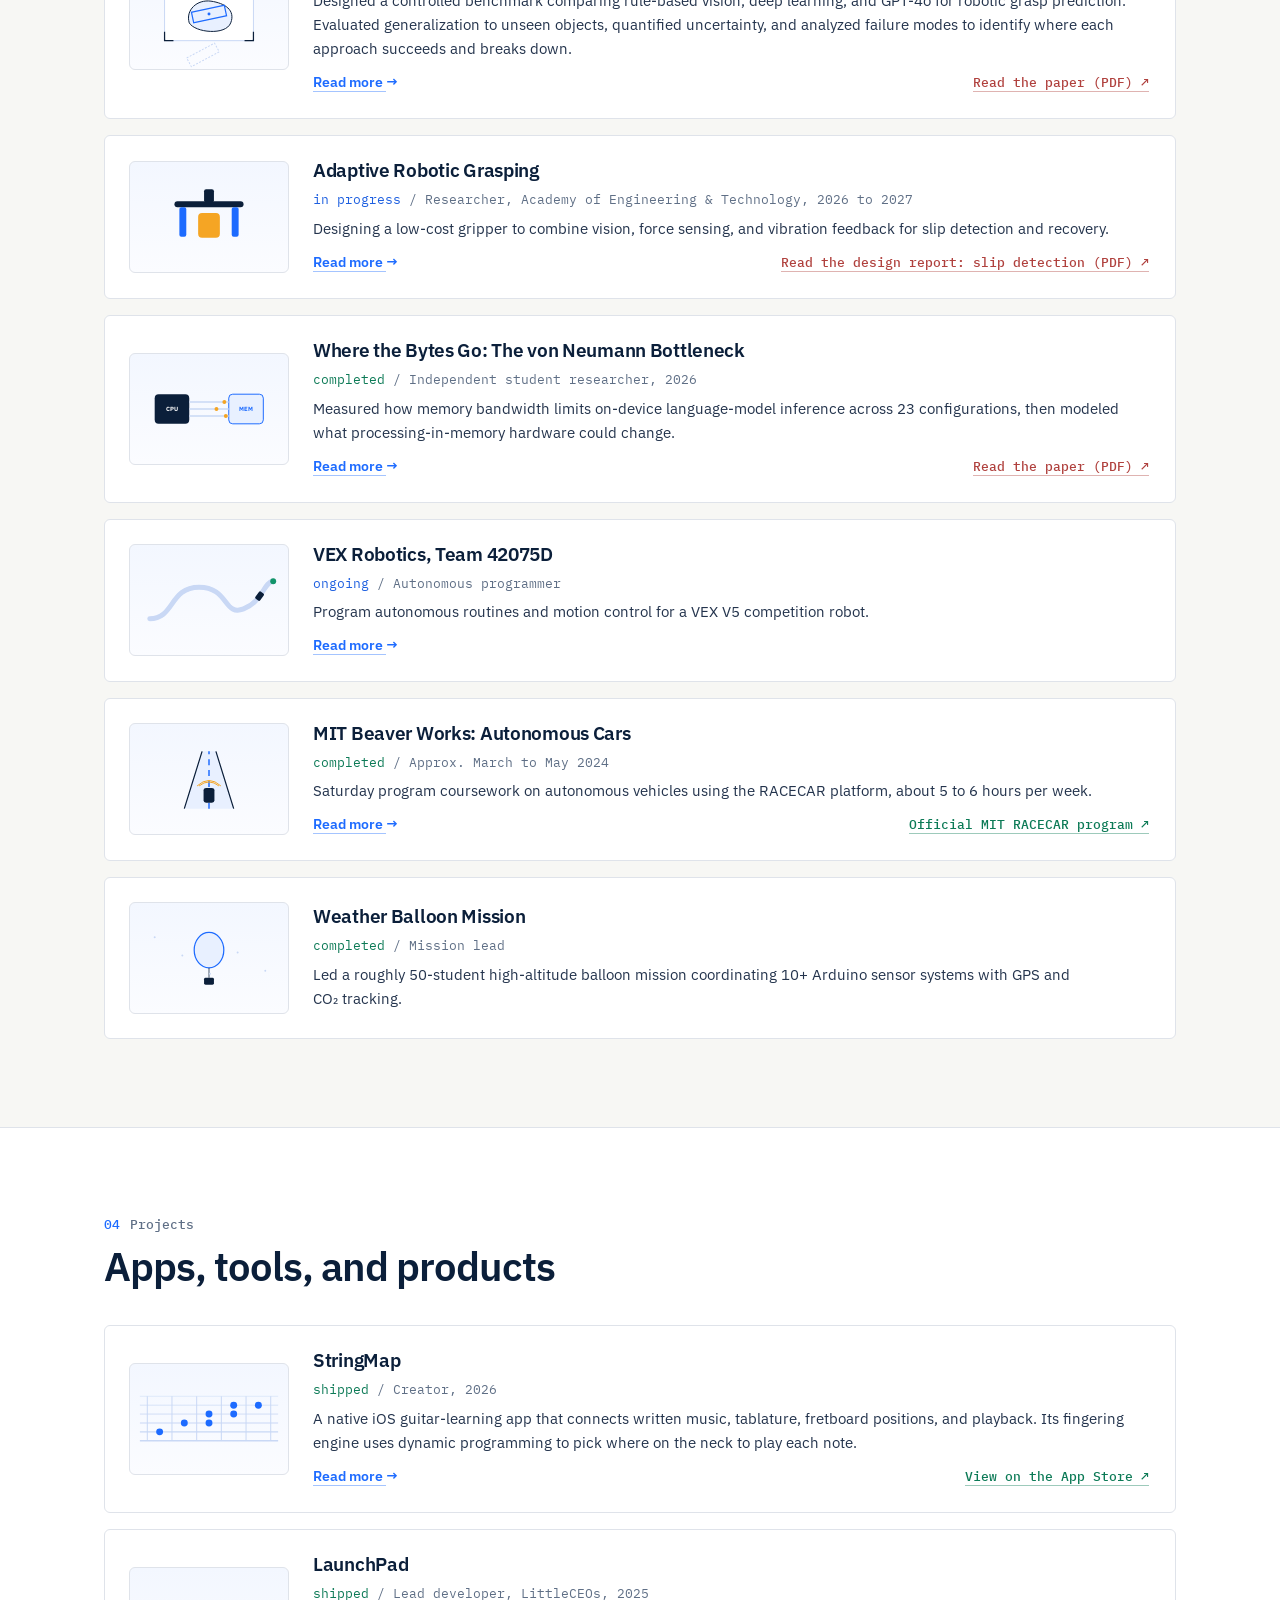
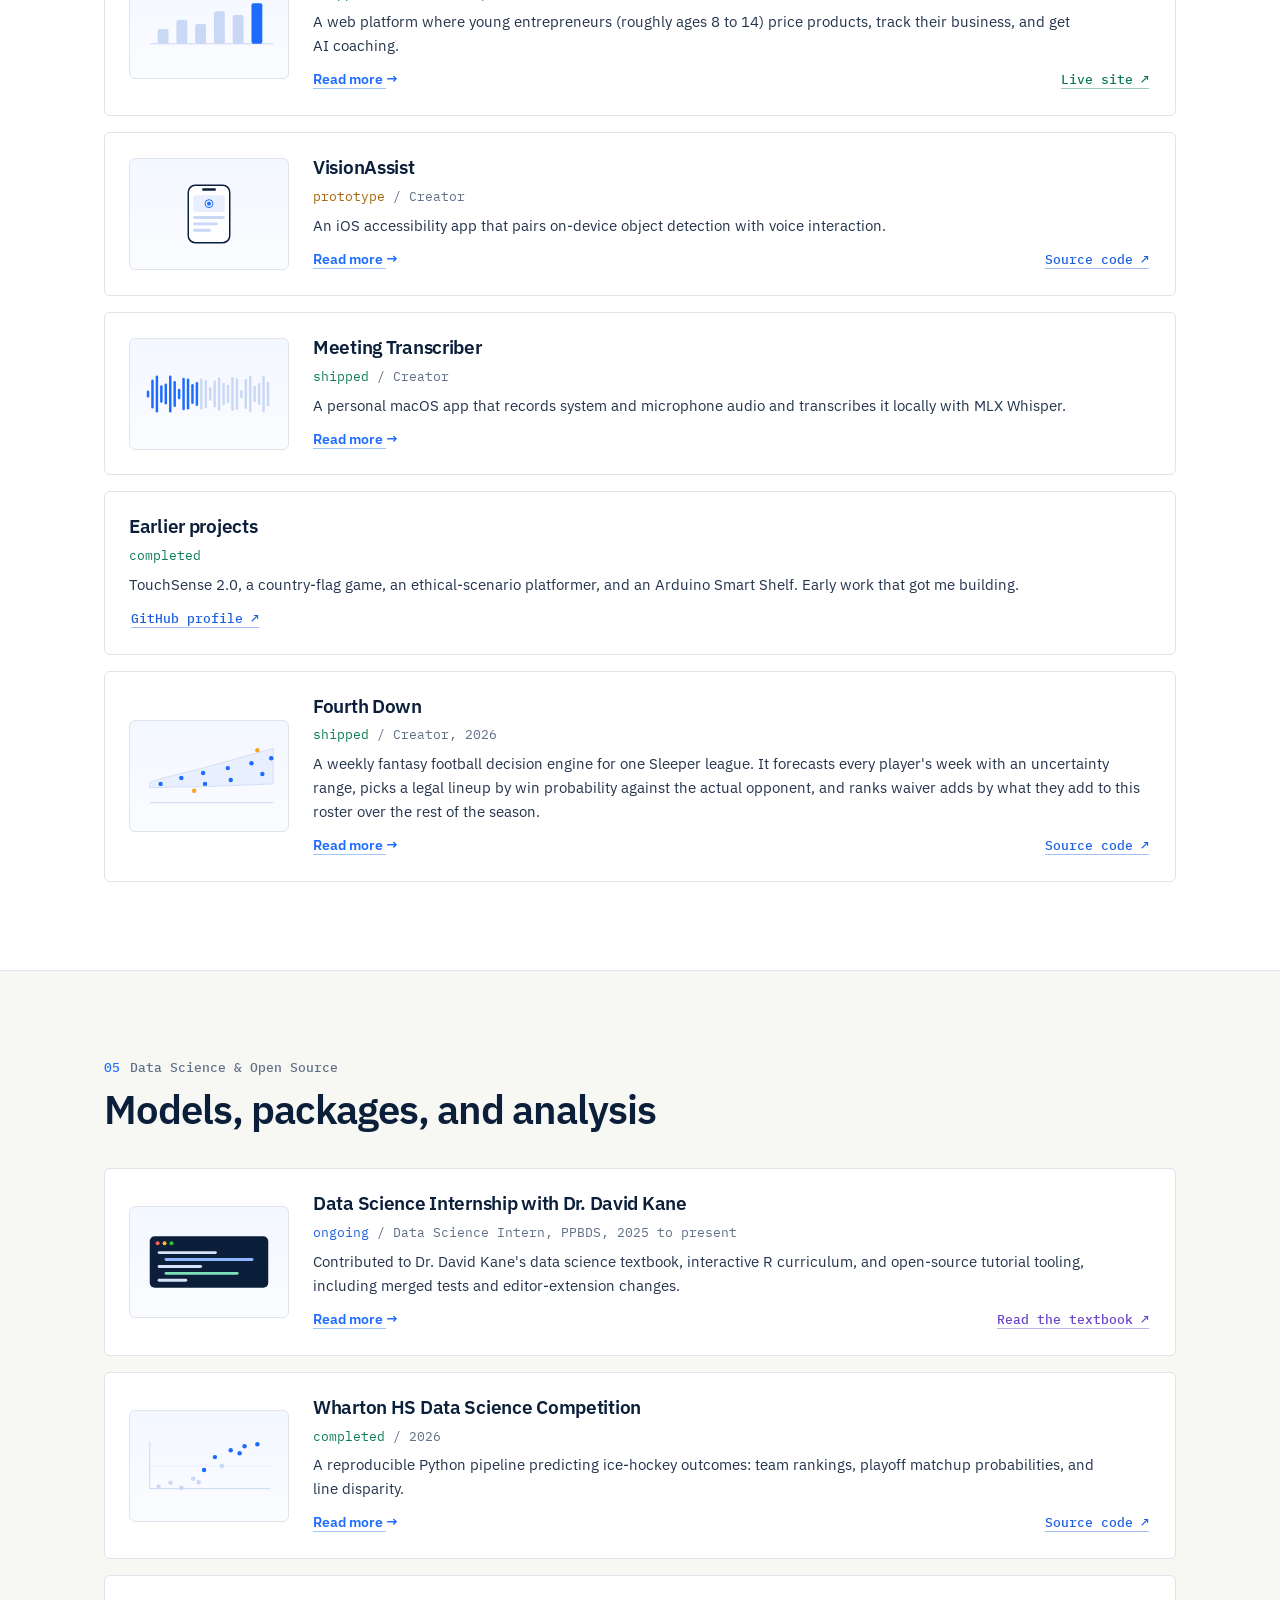
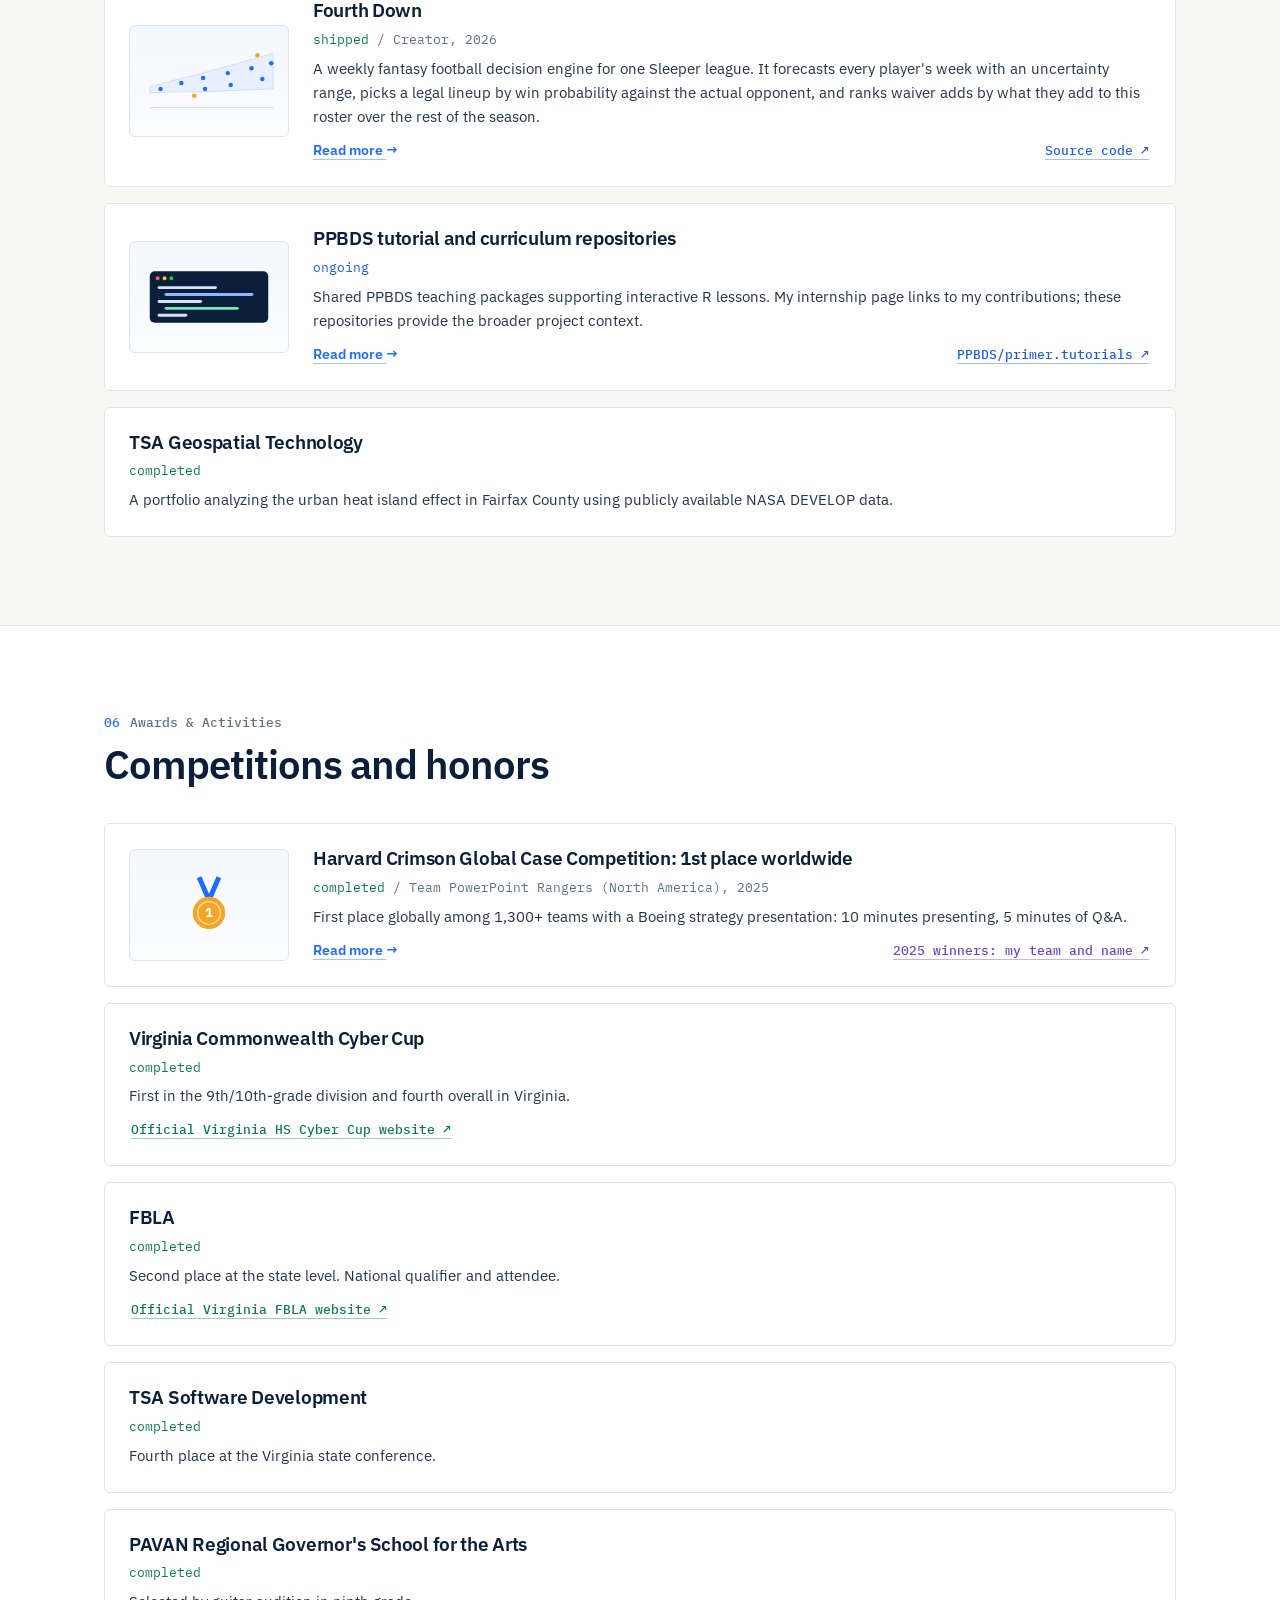
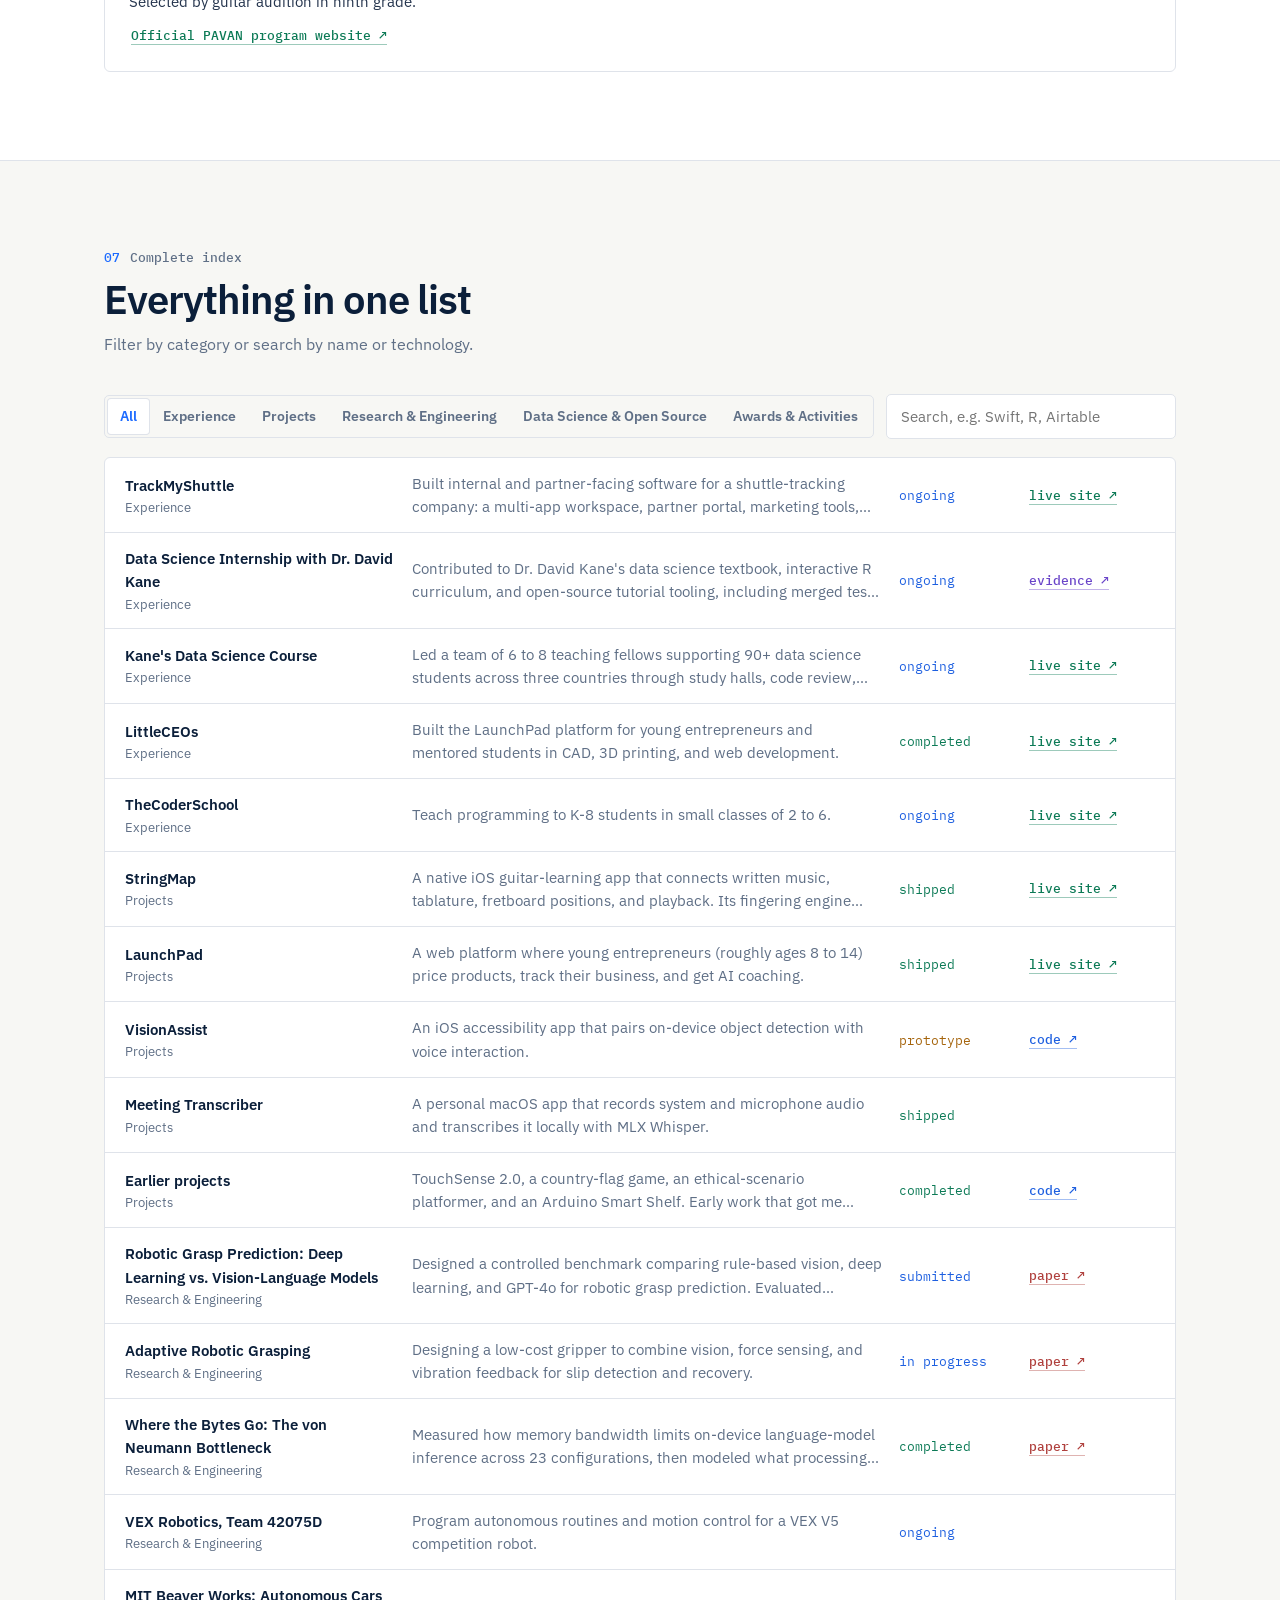
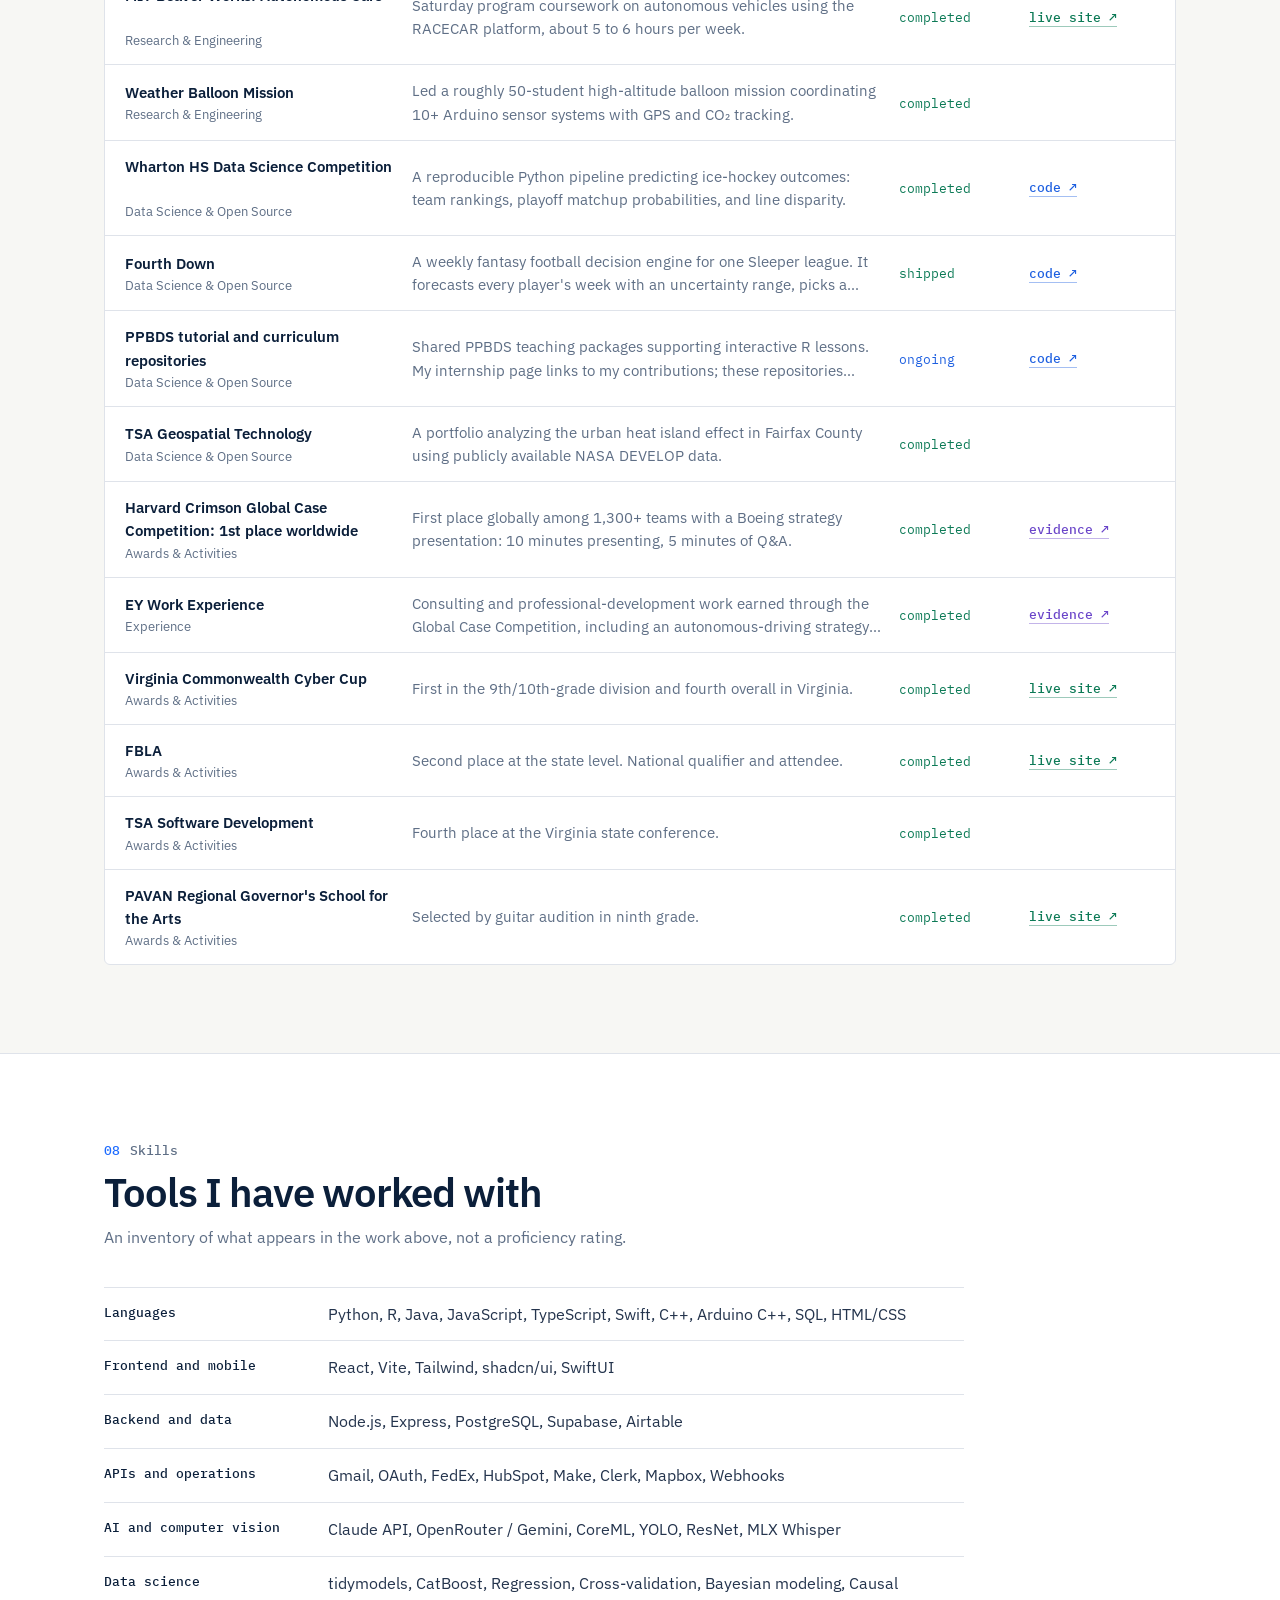
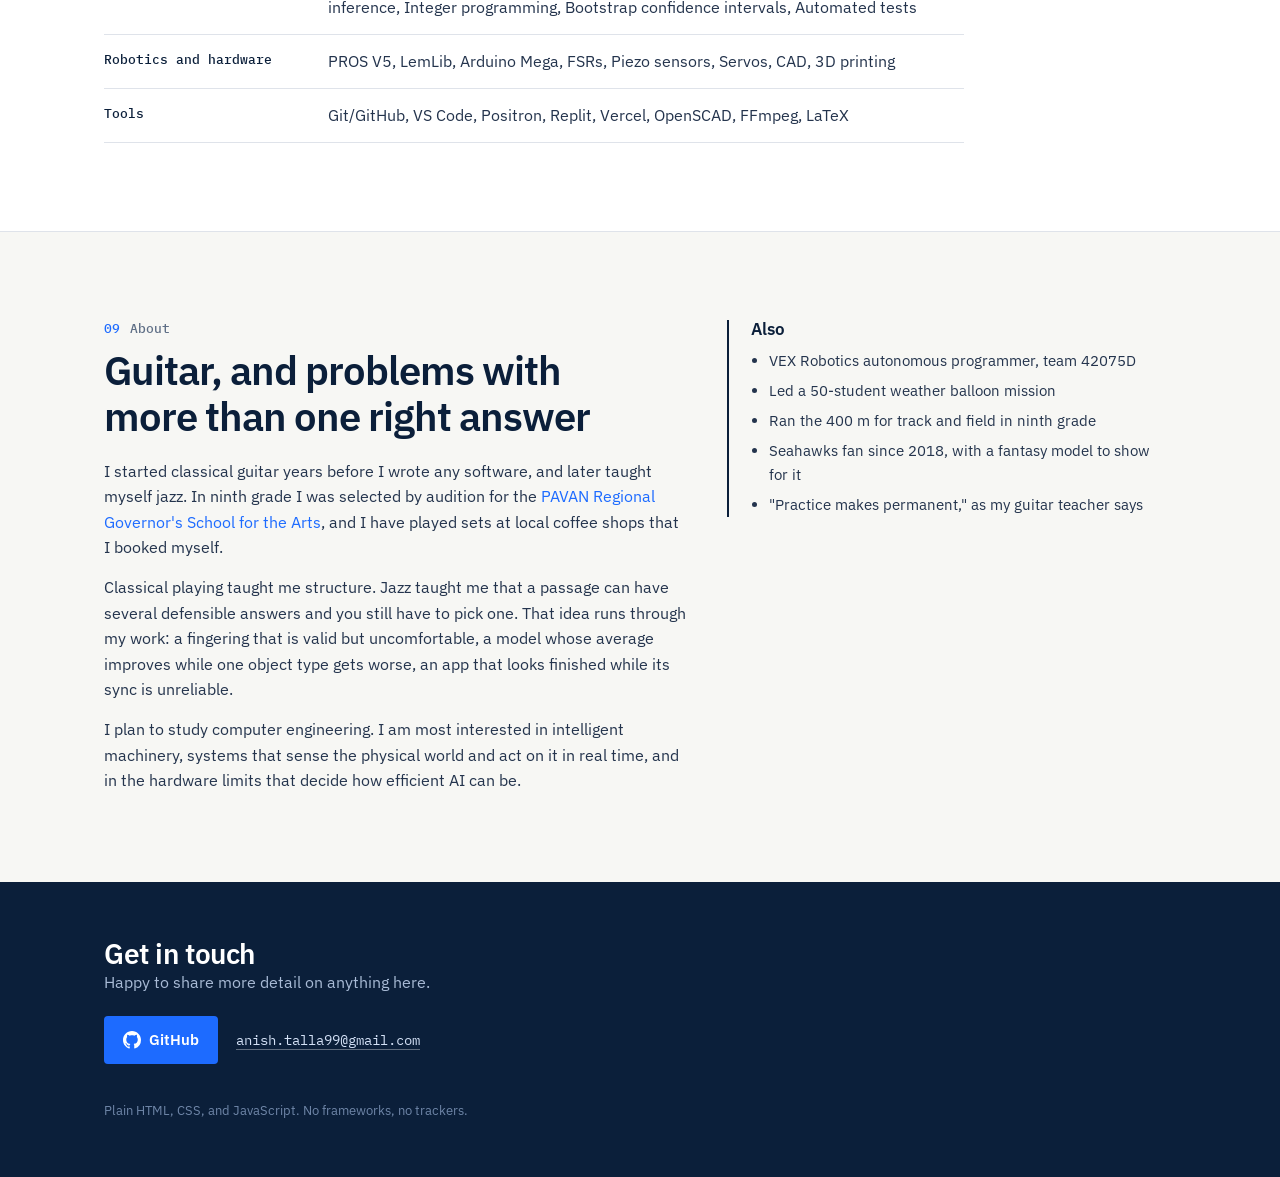
==== commit ebdf34c6: "Add Where the Bytes Go research paper and repository links" ====
--- a/index.html
+++ b/index.html
@@ -76,7 +76,7 @@
       <div class="sec-head reveal">
         <div class="kicker"><b>03</b>Research & Engineering</div>
         <h2>Robotics, vision, and hardware</h2>
-        <p>Grasp prediction, adaptive grip control, and hands-on engineering. Explore the papers and interactive demonstrations on each project page.</p>
+        <p>Grasp prediction, adaptive grip control, on-device AI hardware, and hands-on engineering. Explore the papers and interactive demonstrations on each project page.</p>
       </div>
       <div class="entry-list" data-cat="research"></div>
     </div>
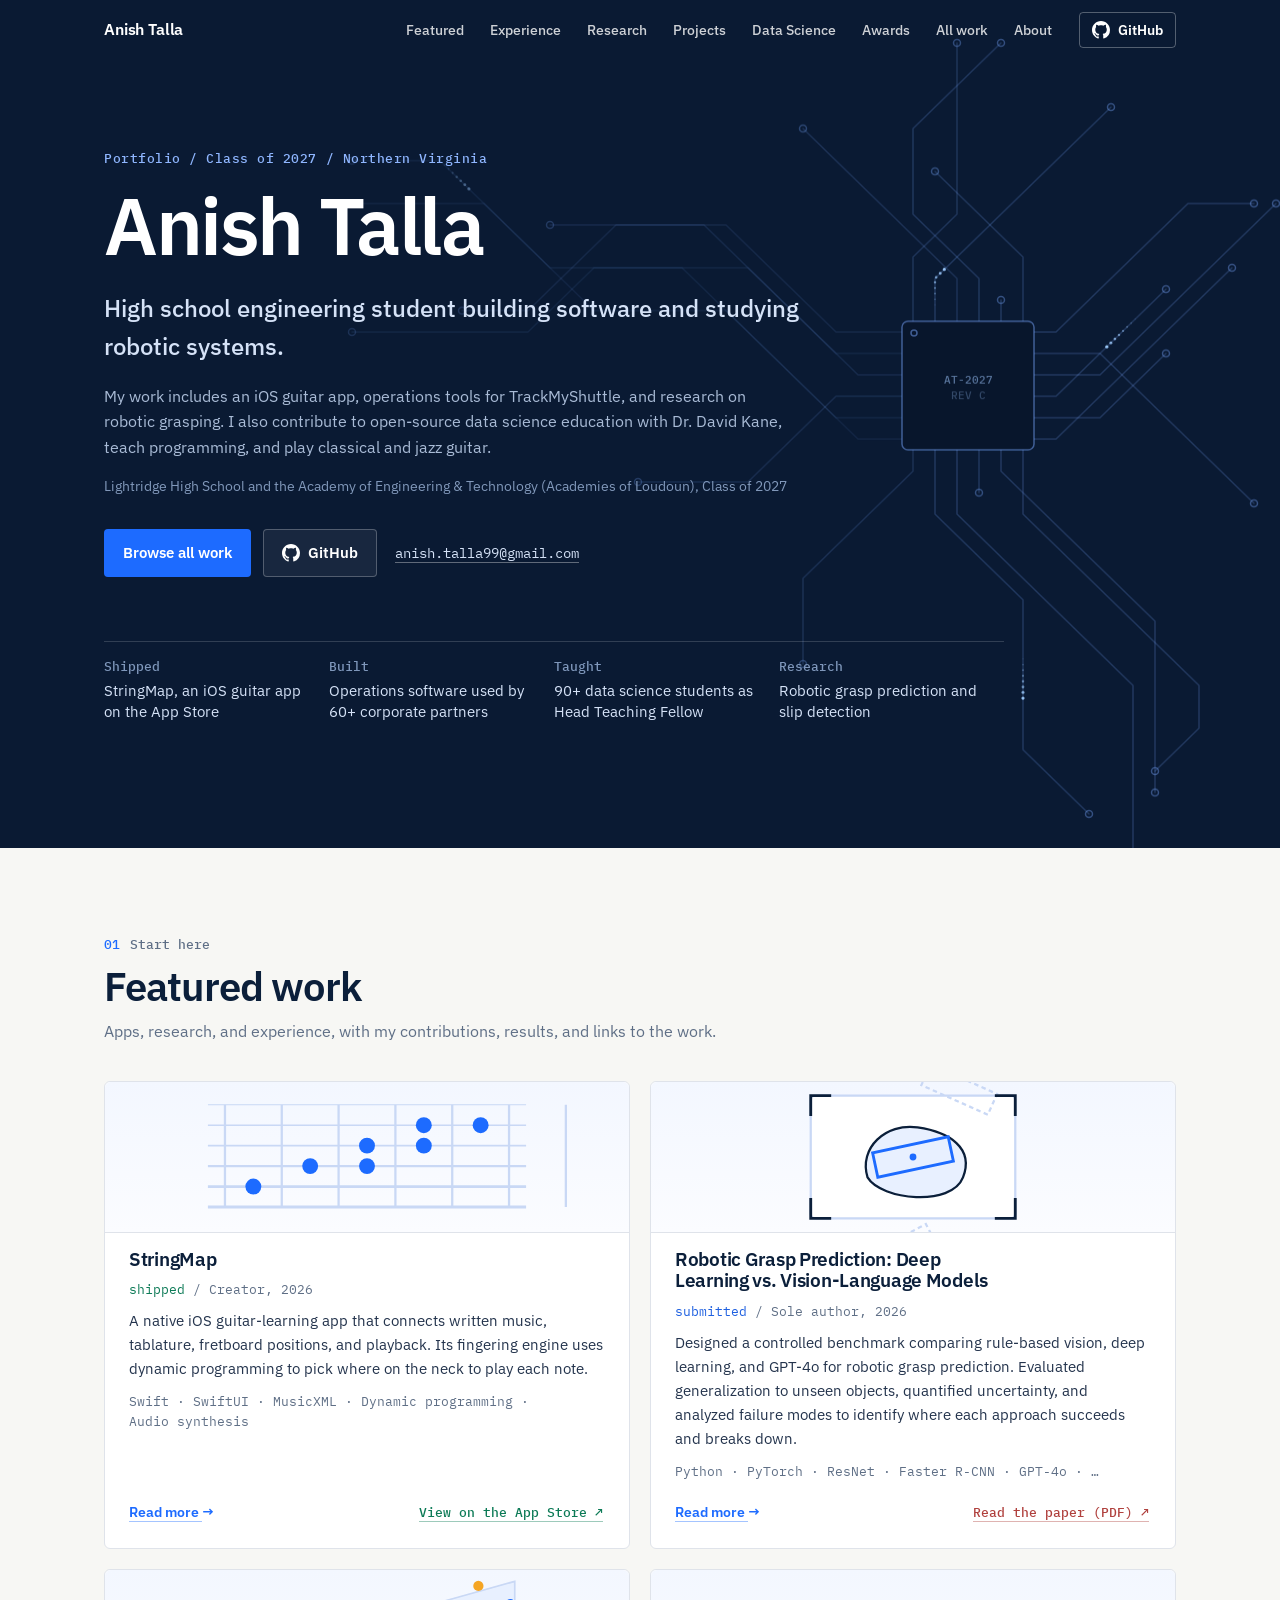
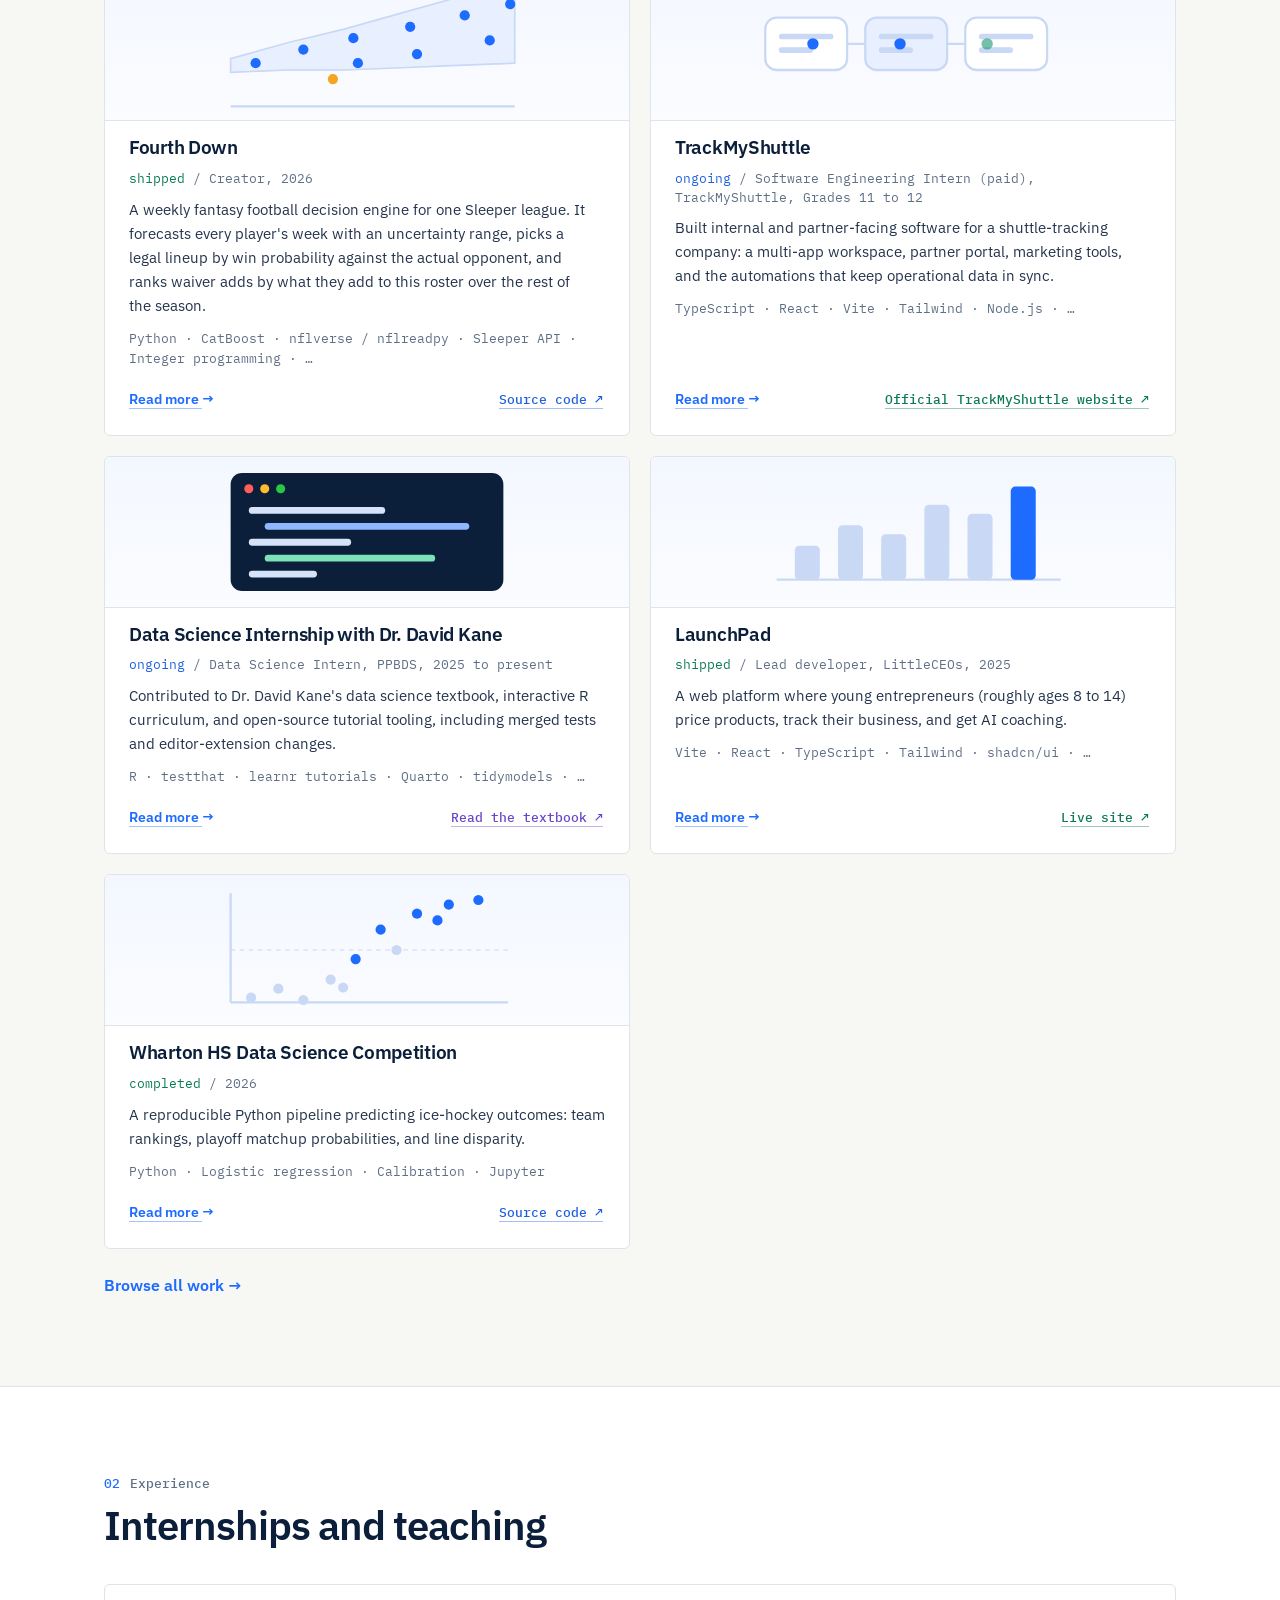
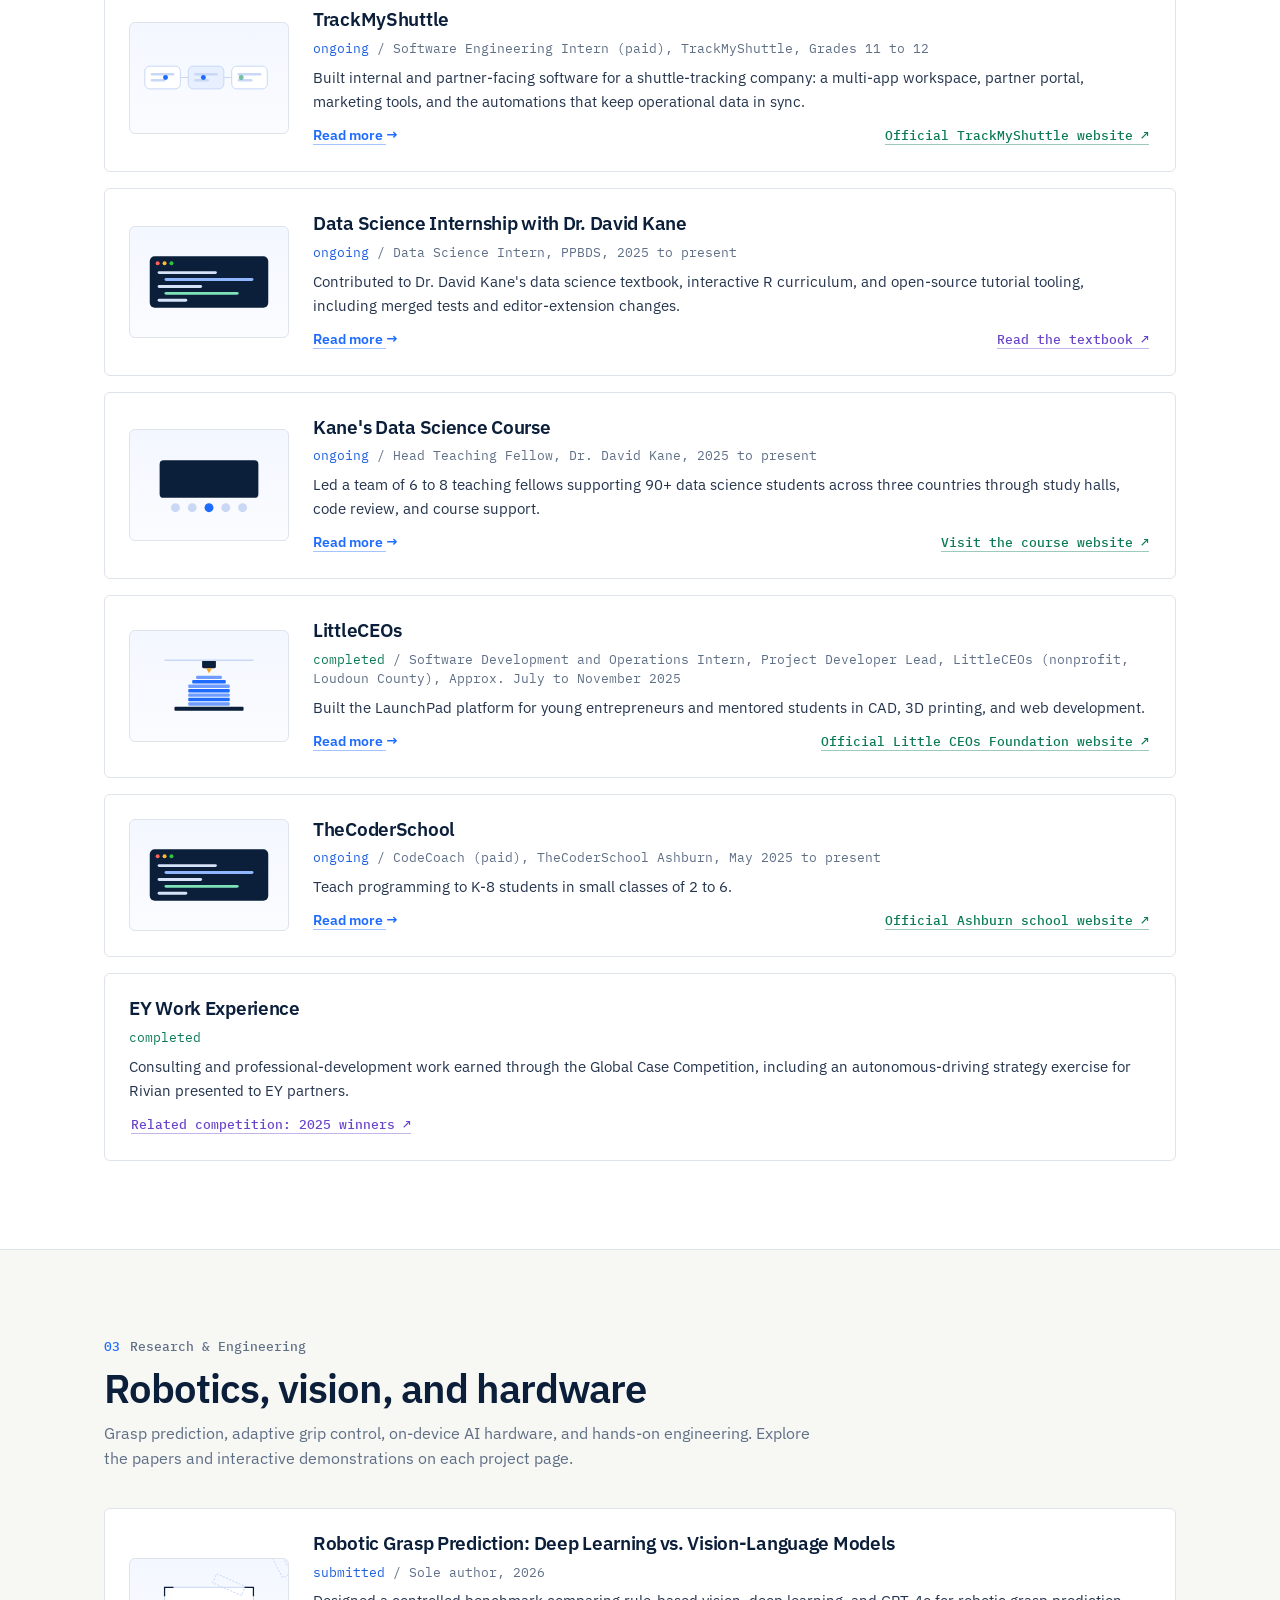
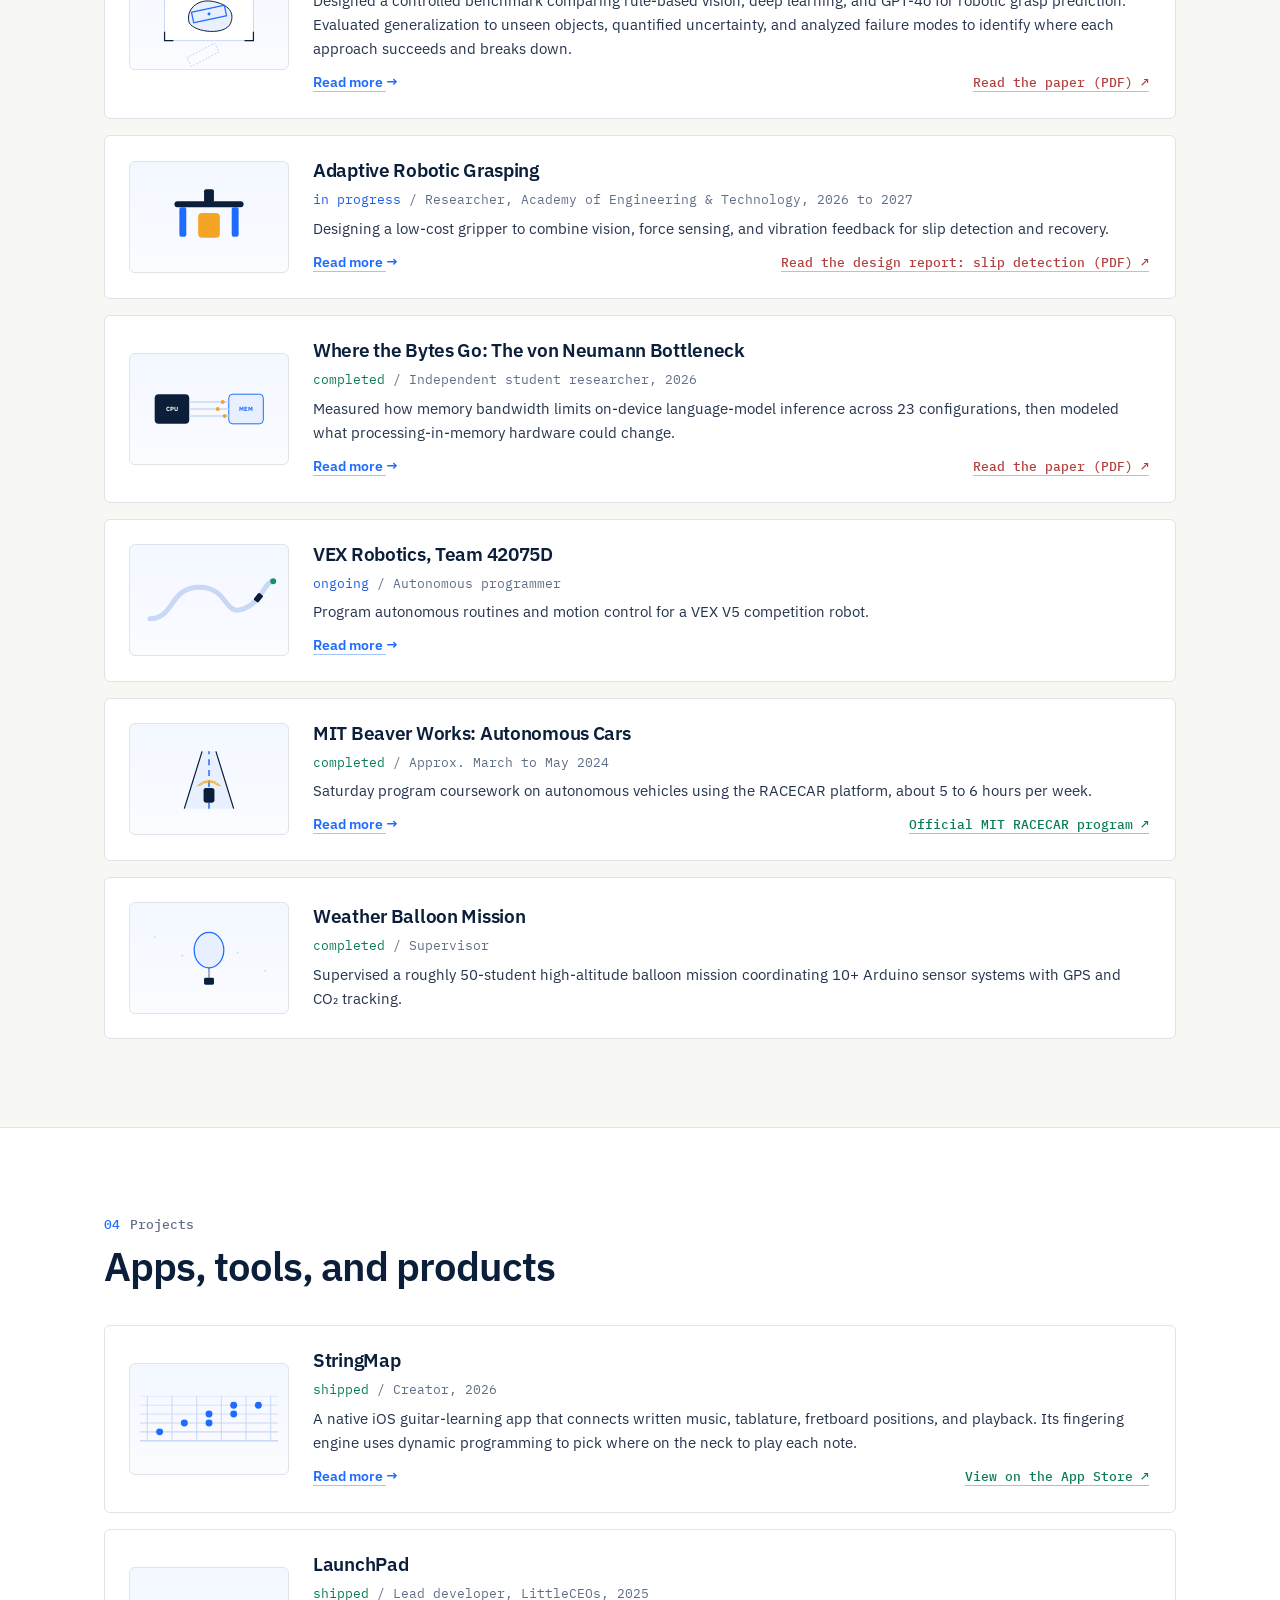
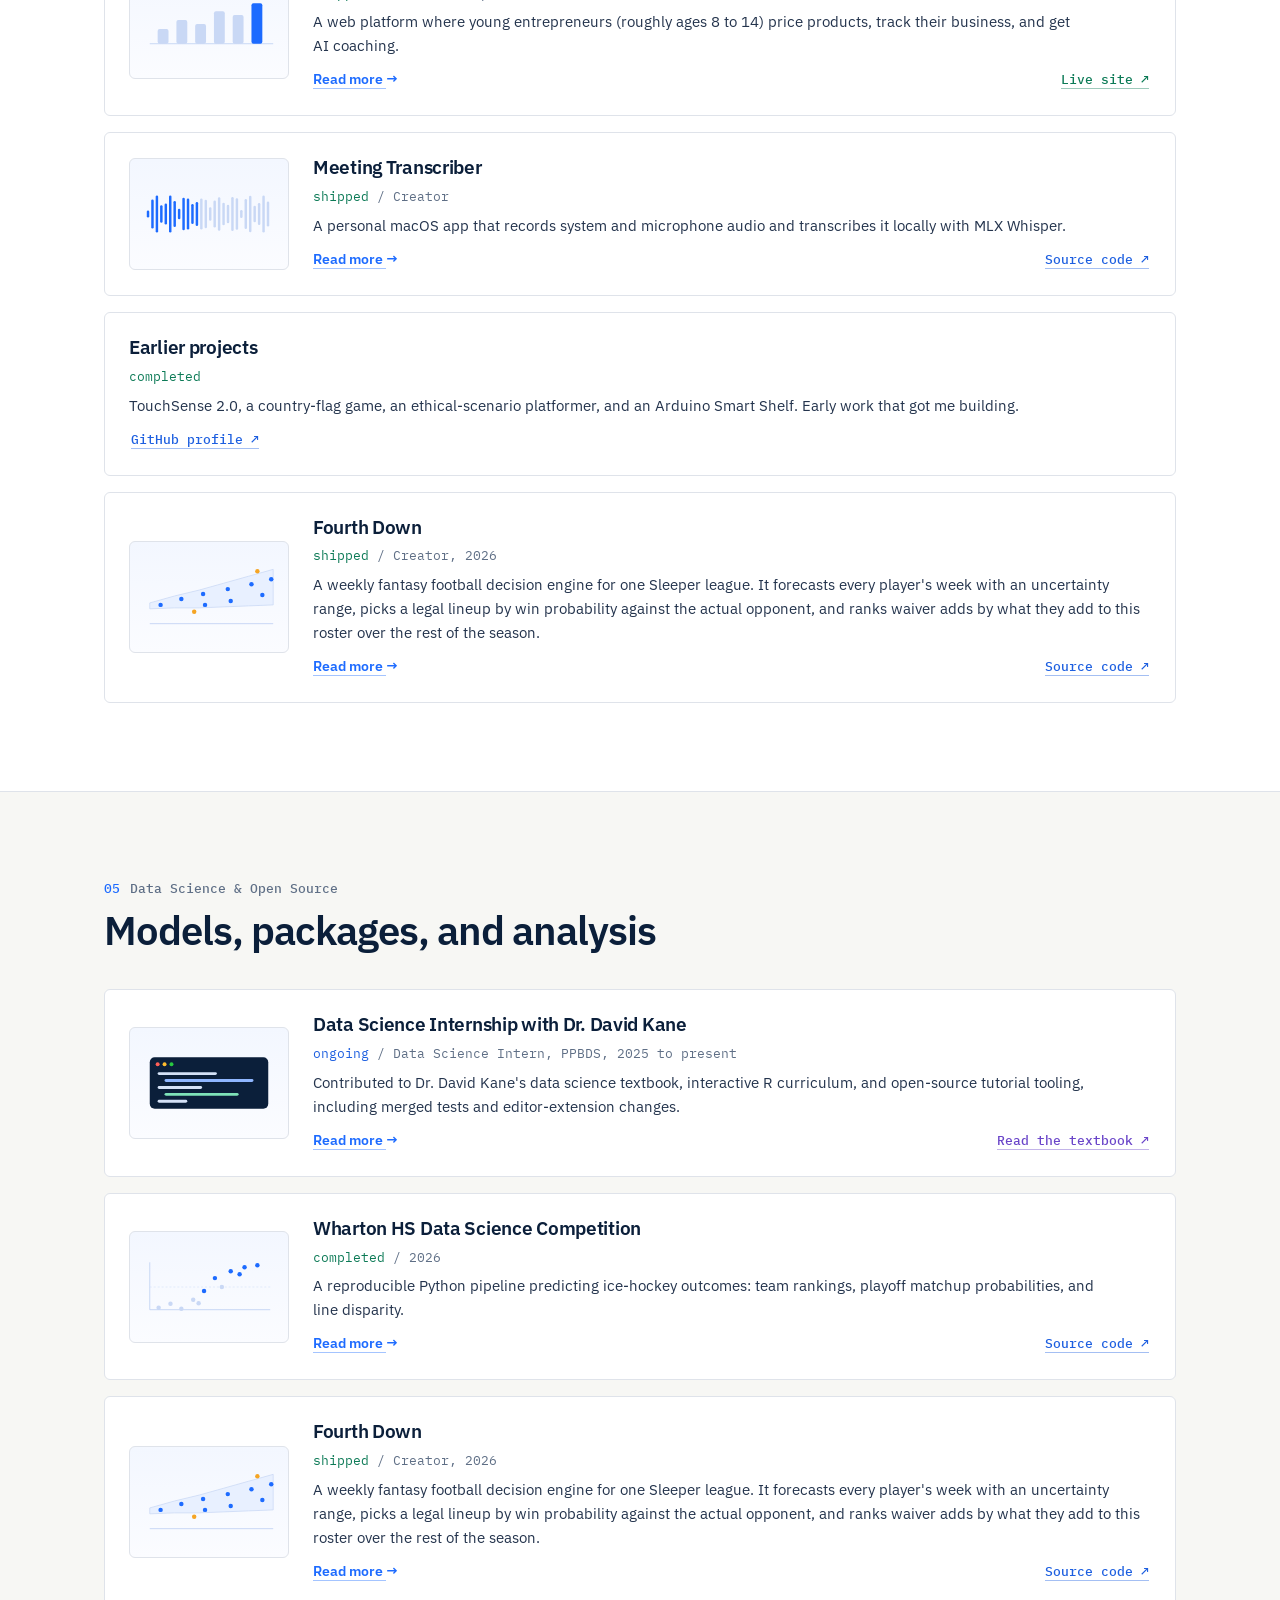
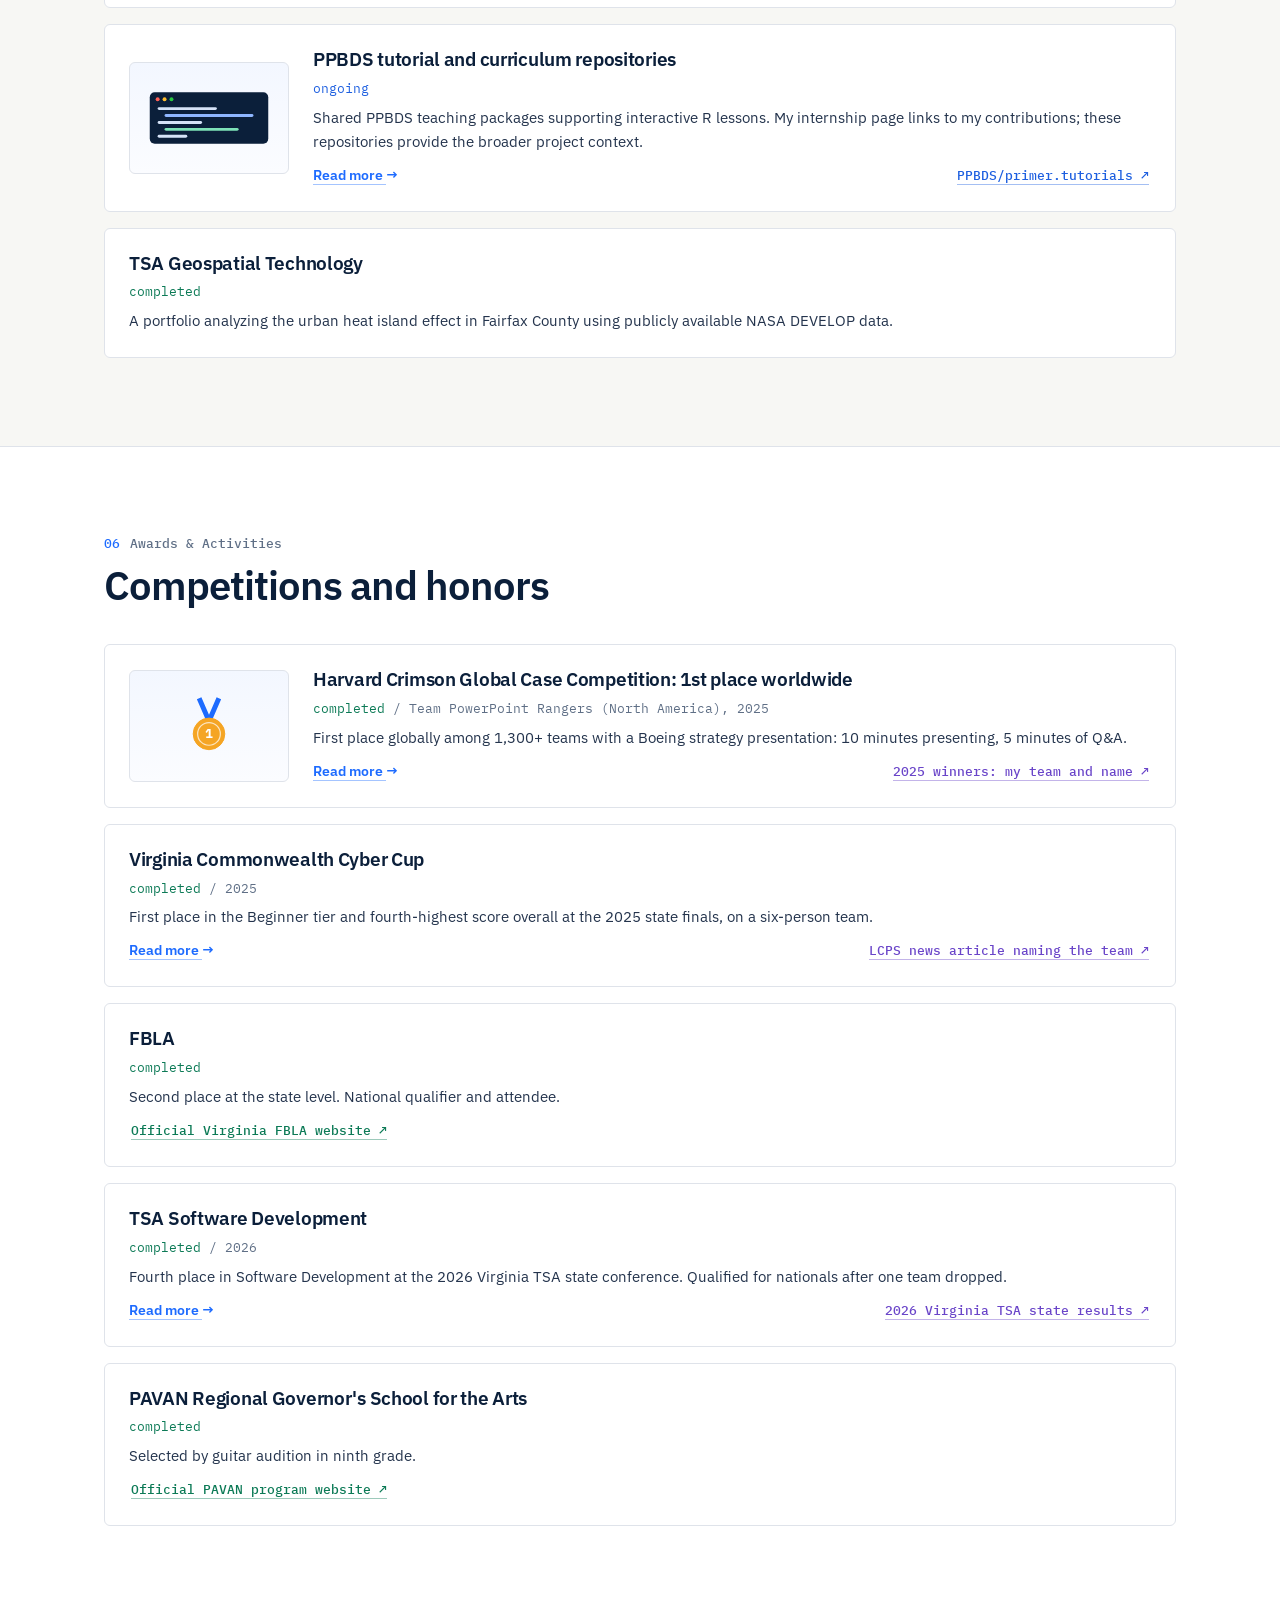
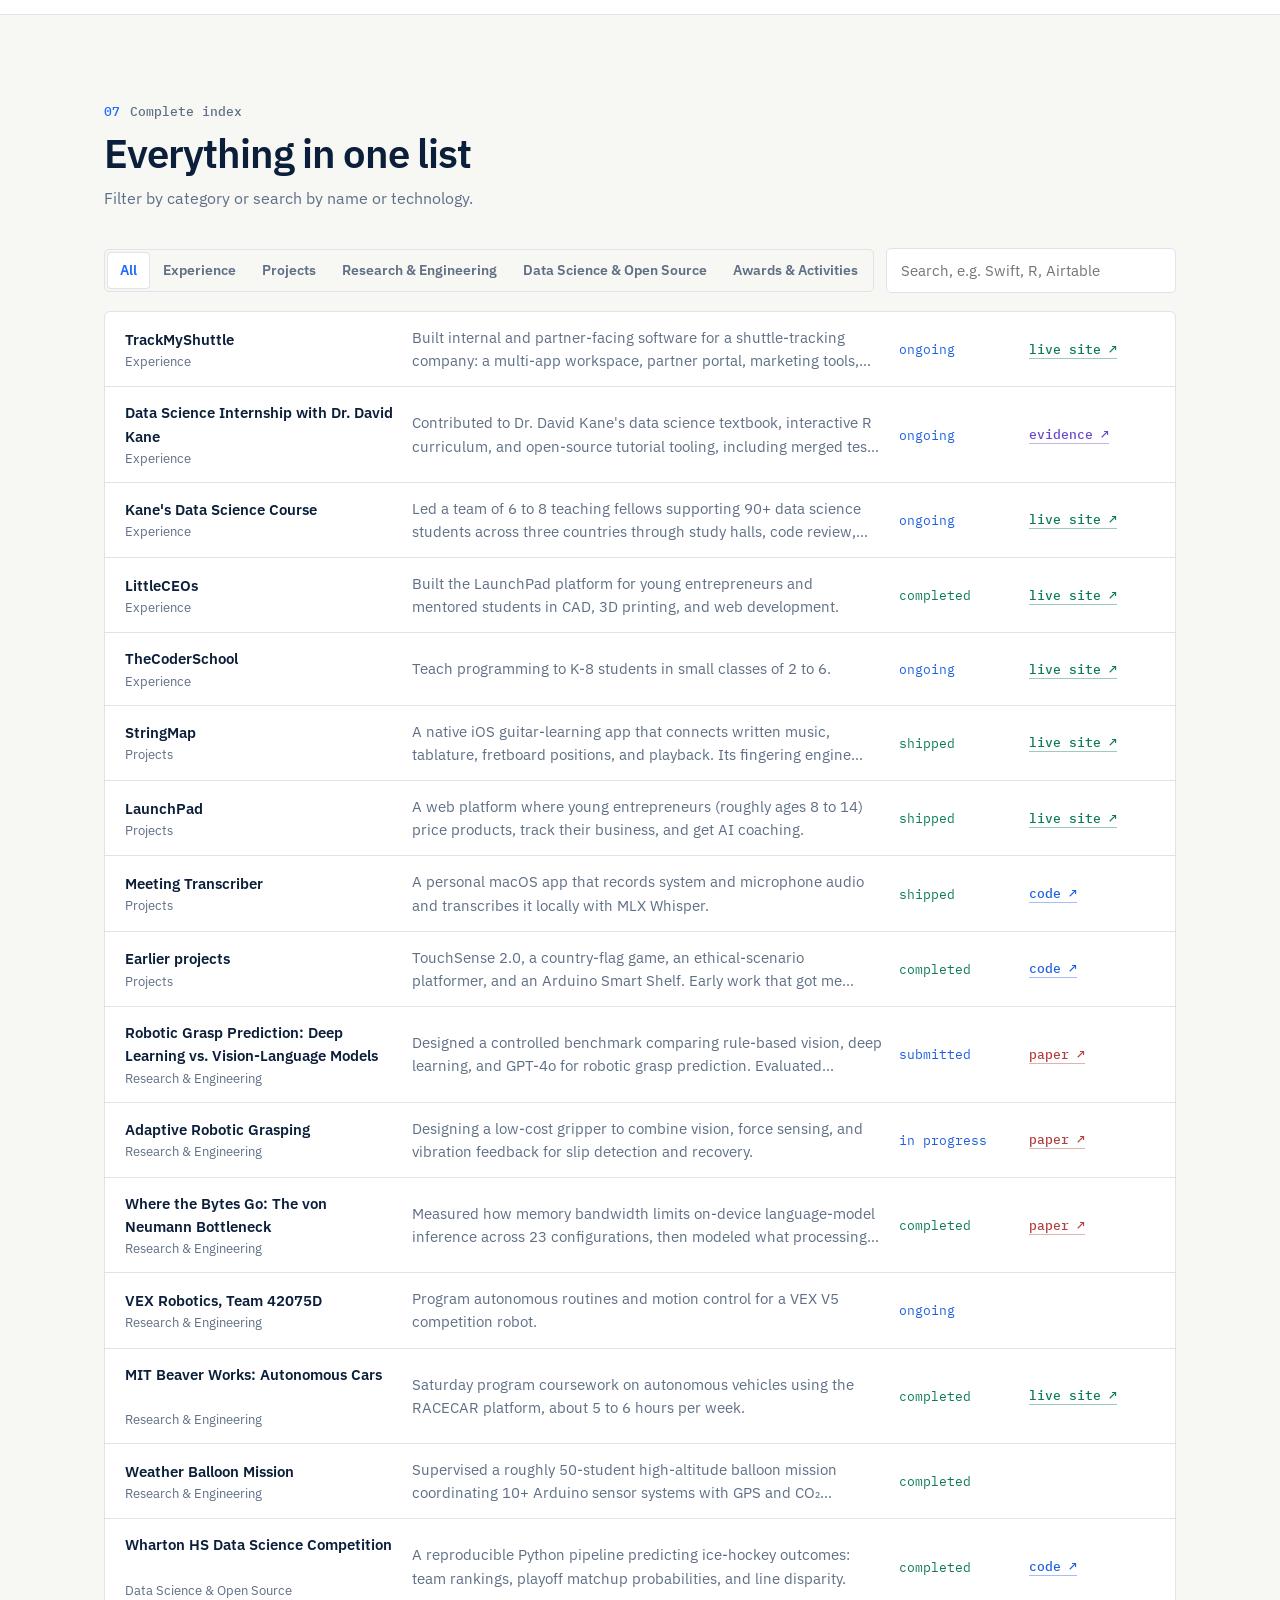
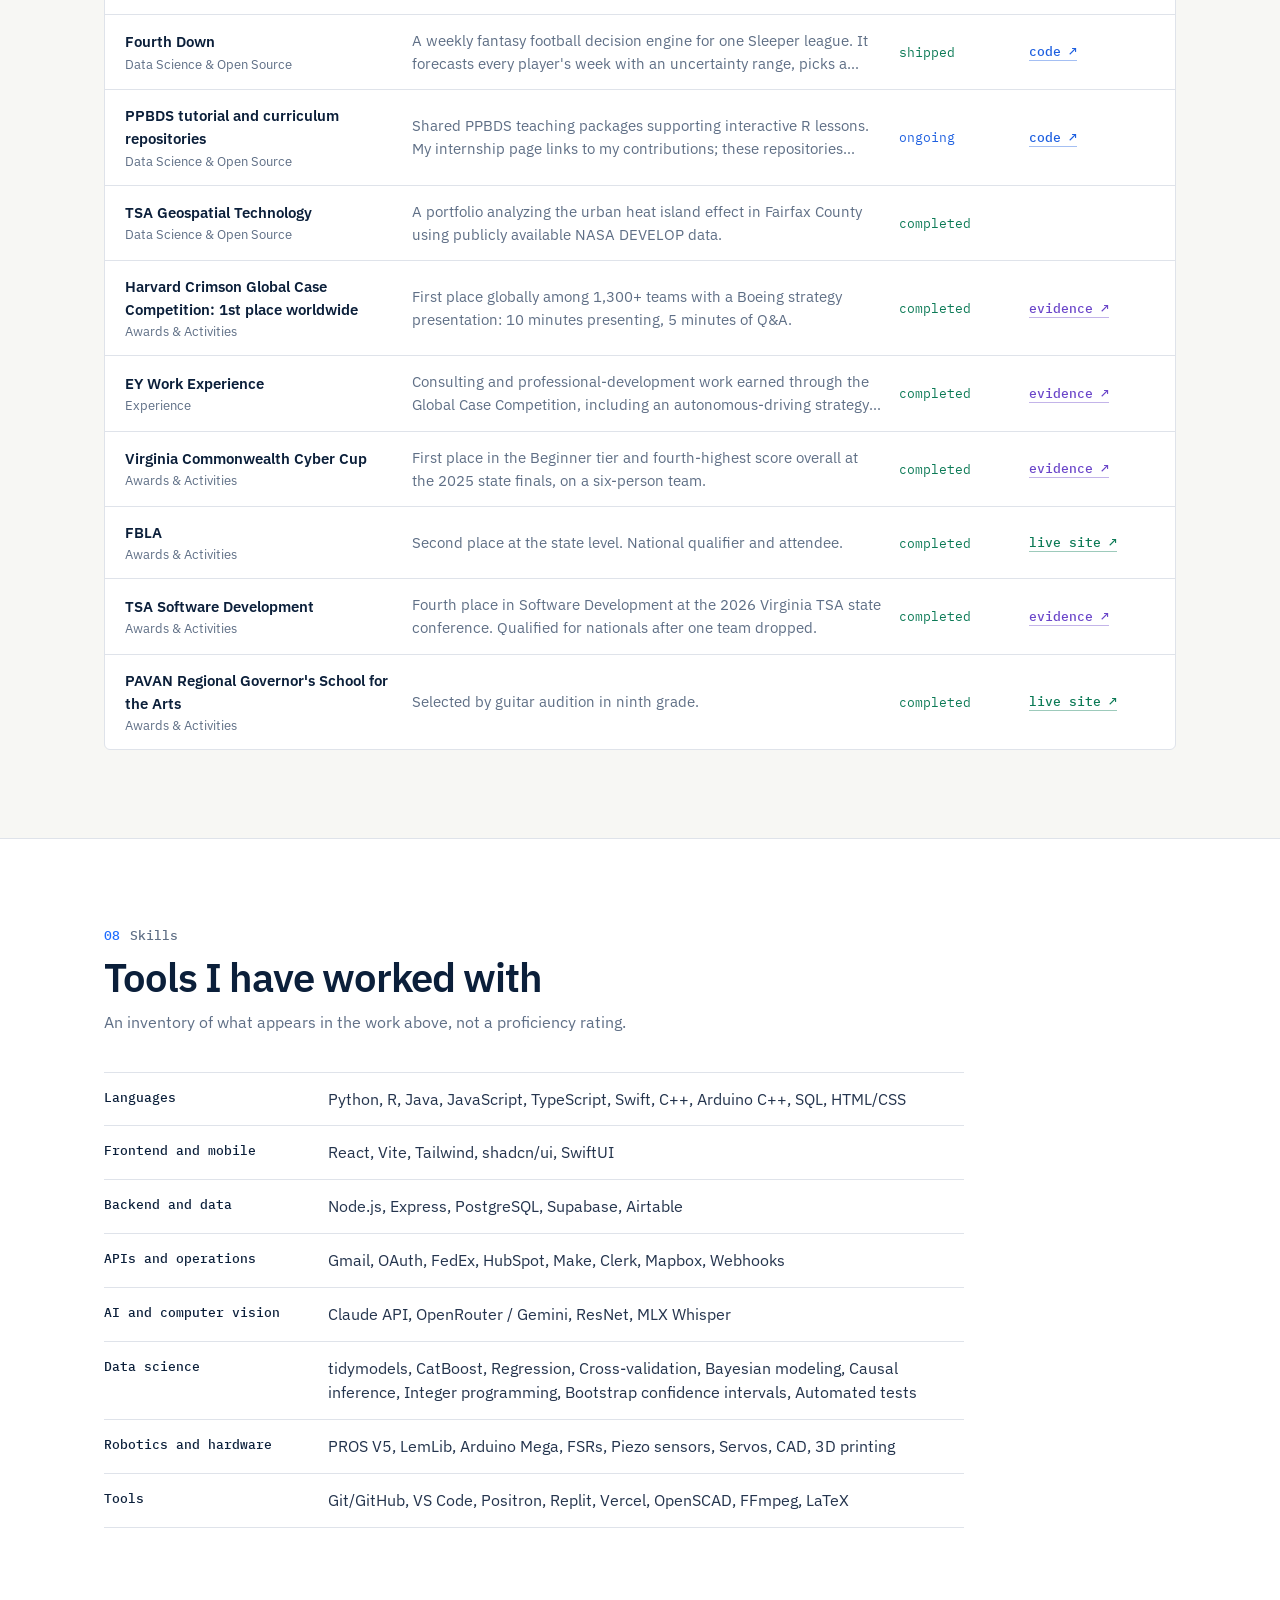
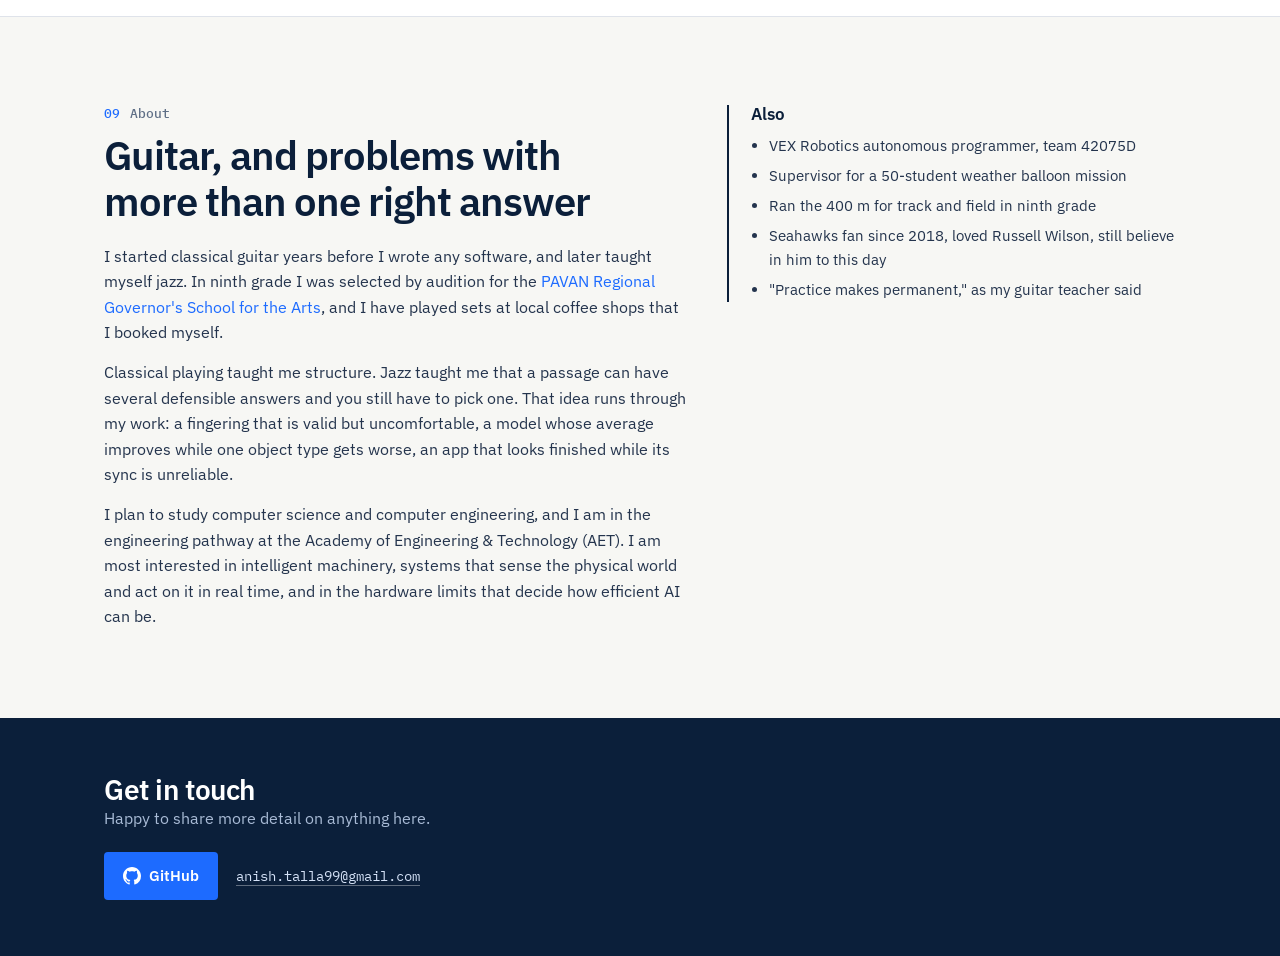
==== commit 1a35d1fe: "Update about copy: majors, AET pathway, weather balloon role, footer Co-Authored-By: Claude Fable 5." ====
--- a/index.html
+++ b/index.html
@@ -147,16 +147,16 @@
         </div>
         <p>I started classical guitar years before I wrote any software, and later taught myself jazz. In ninth grade I was selected by audition for the <a href="https://pavangsa.org/" target="_blank" rel="noopener">PAVAN Regional Governor's School for the Arts</a>, and I have played sets at local coffee shops that I booked myself.</p>
         <p>Classical playing taught me structure. Jazz taught me that a passage can have several defensible answers and you still have to pick one. That idea runs through my work: a fingering that is valid but uncomfortable, a model whose average improves while one object type gets worse, an app that looks finished while its sync is unreliable.</p>
-        <p>I plan to study computer engineering. I am most interested in intelligent machinery, systems that sense the physical world and act on it in real time, and in the hardware limits that decide how efficient AI can be.</p>
+        <p>I plan to study computer science and computer engineering, and I am in the engineering pathway at the Academy of Engineering &amp; Technology (AET). I am most interested in intelligent machinery, systems that sense the physical world and act on it in real time, and in the hardware limits that decide how efficient AI can be.</p>
       </div>
       <div class="also reveal">
         <h3>Also</h3>
         <ul>
           <li>VEX Robotics autonomous programmer, team 42075D</li>
-          <li>Led a 50-student weather balloon mission</li>
+          <li>Supervisor for a 50-student weather balloon mission</li>
           <li>Ran the 400 m for track and field in ninth grade</li>
-          <li>Seahawks fan since 2018, with a fantasy model to show for it</li>
-          <li>"Practice makes permanent," as my guitar teacher says</li>
+          <li>Seahawks fan since 2018, loved Russell Wilson, still believe in him to this day</li>
+          <li>"Practice makes permanent," as my guitar teacher said</li>
         </ul>
       </div>
     </div>
@@ -167,7 +167,6 @@
       <h2>Get in touch</h2>
       <p>Happy to share more detail on anything here.</p>
       <div class="btns" id="foot-btns"></div>
-      <small>Plain HTML, CSS, and JavaScript. No frameworks, no trackers.</small>
     </div>
   </footer>
 
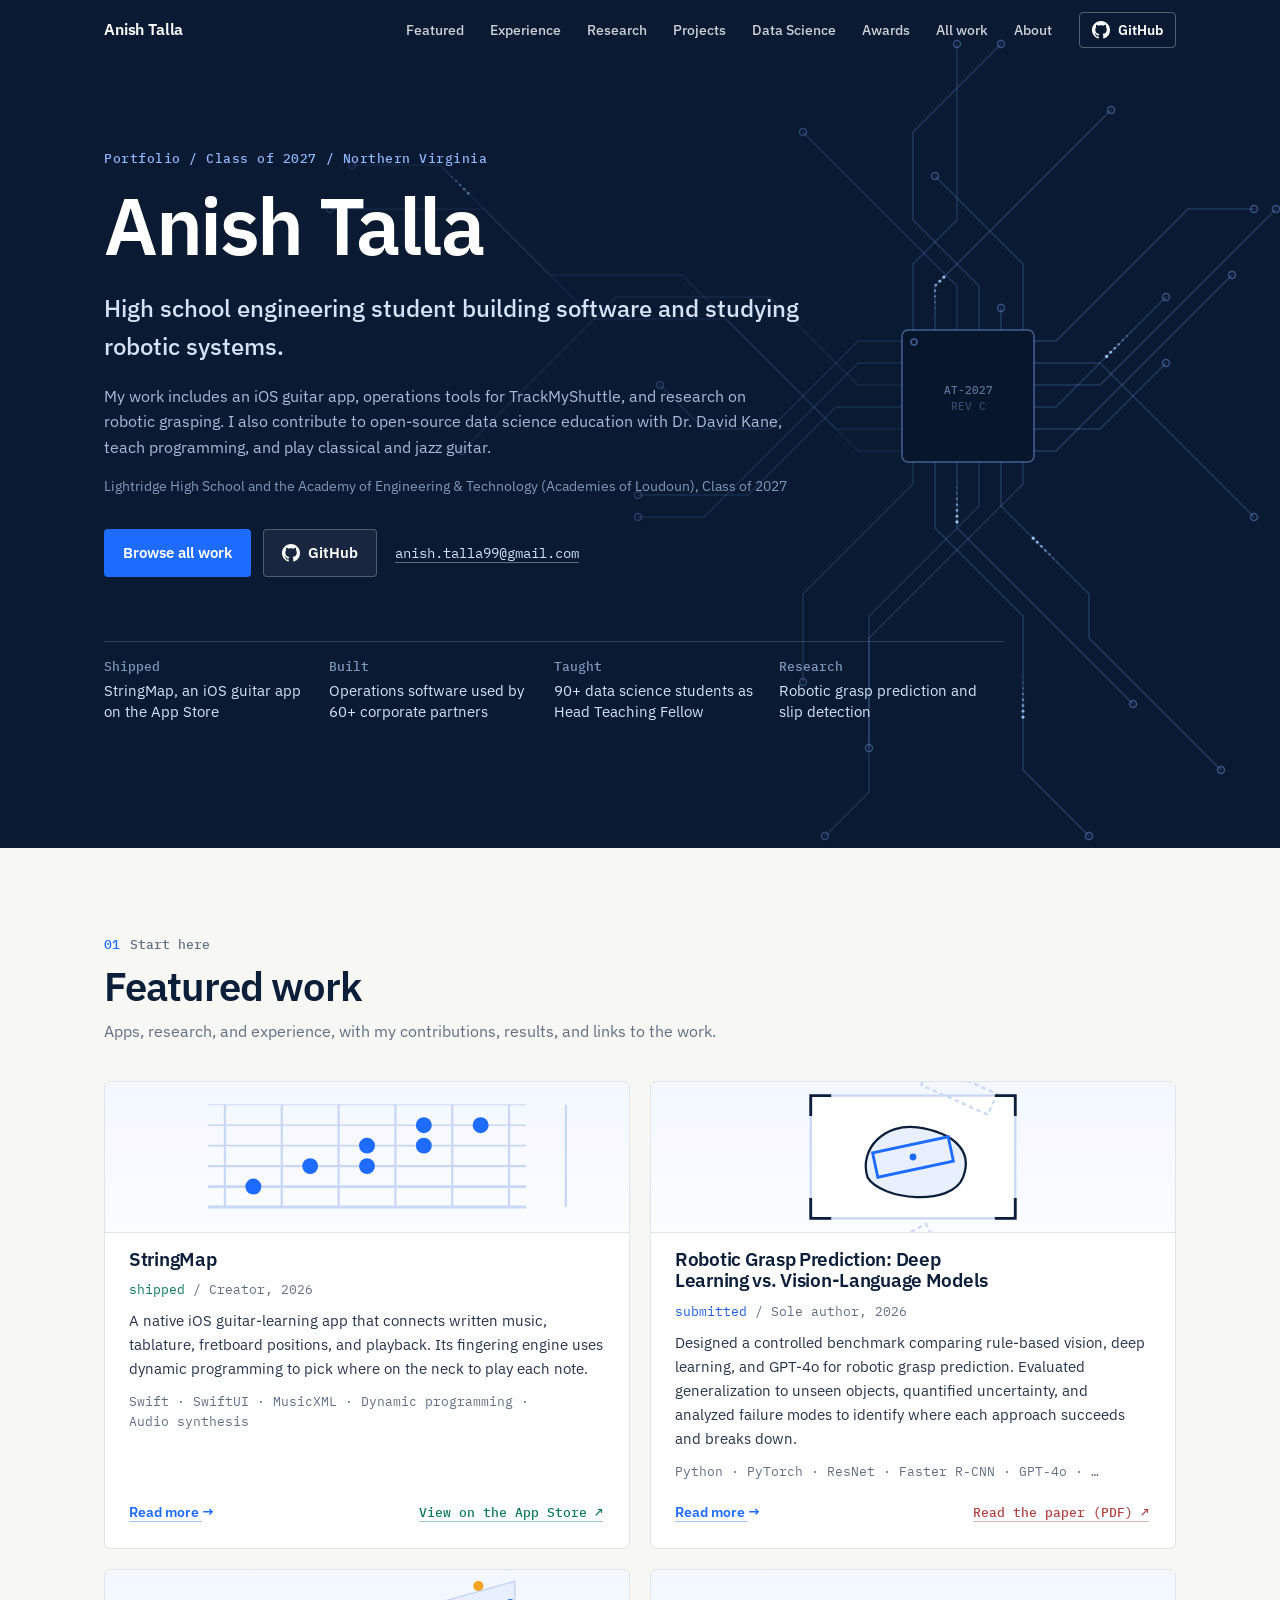
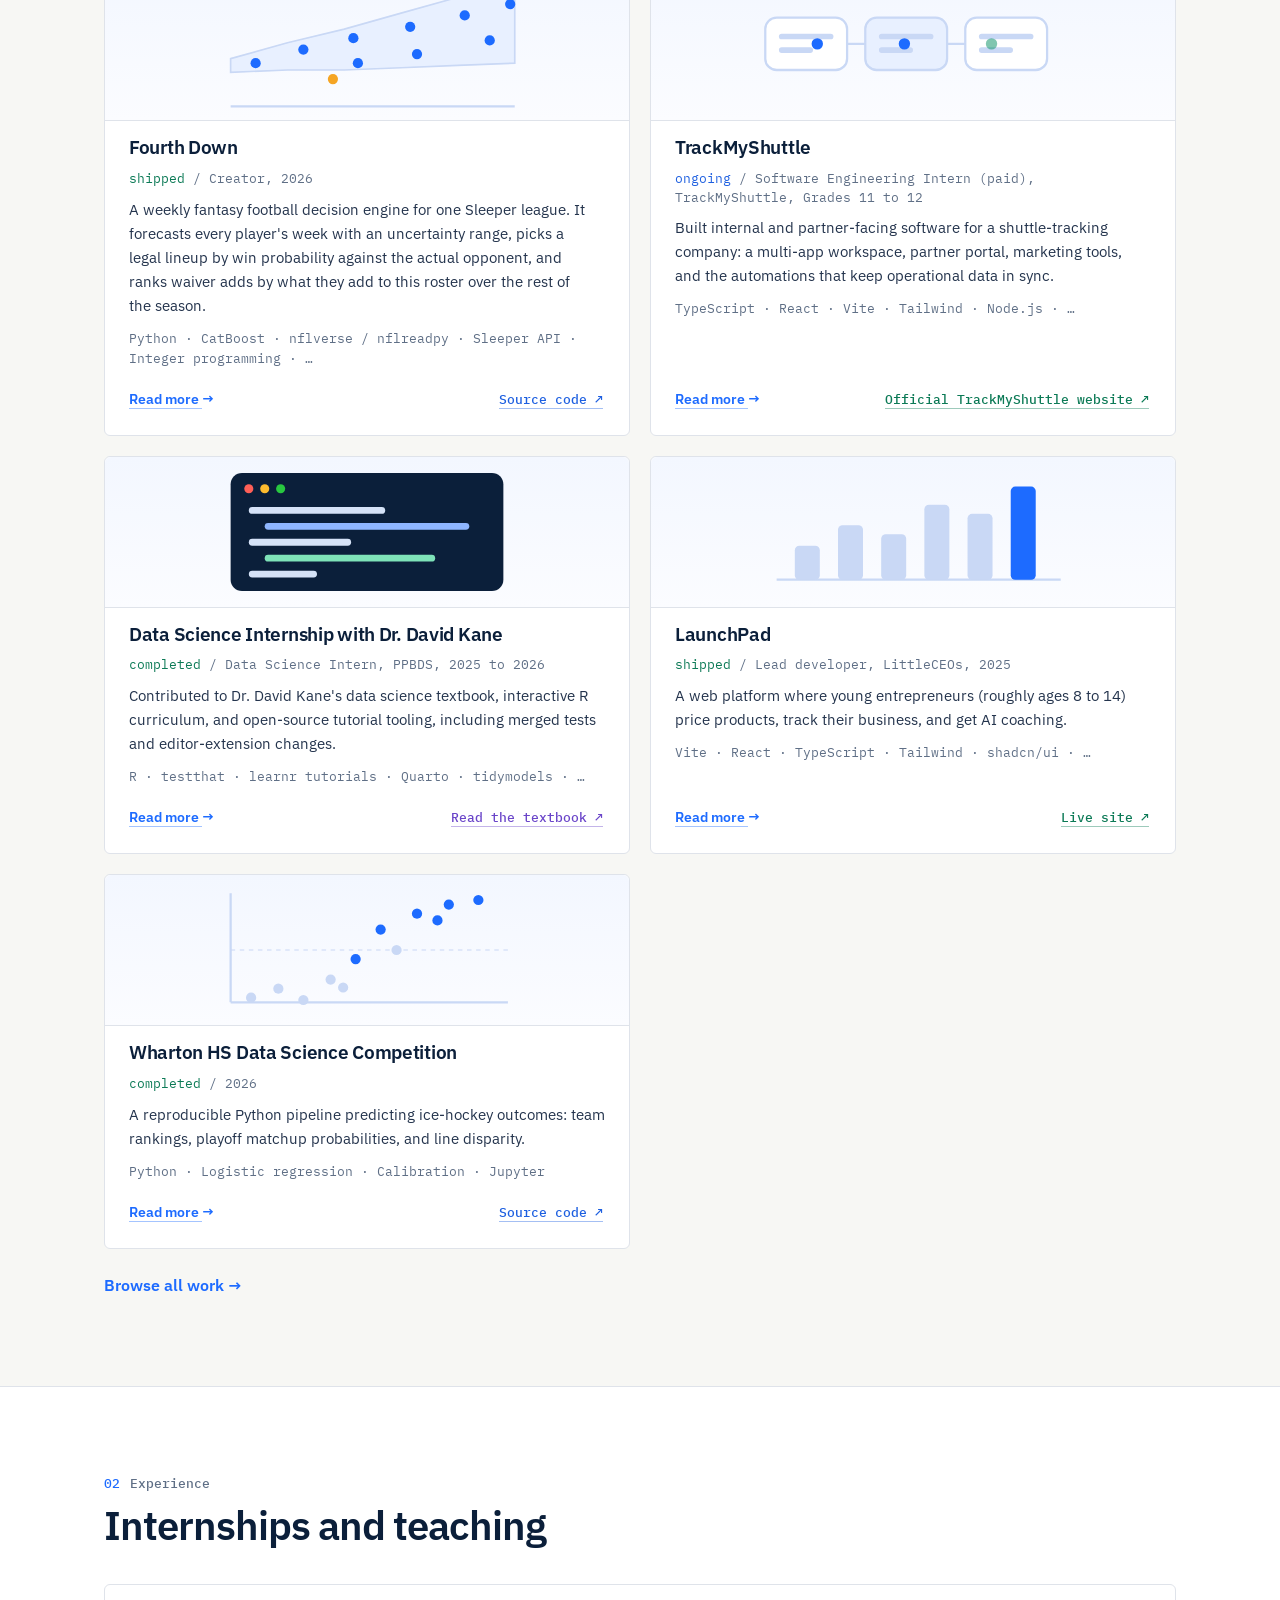
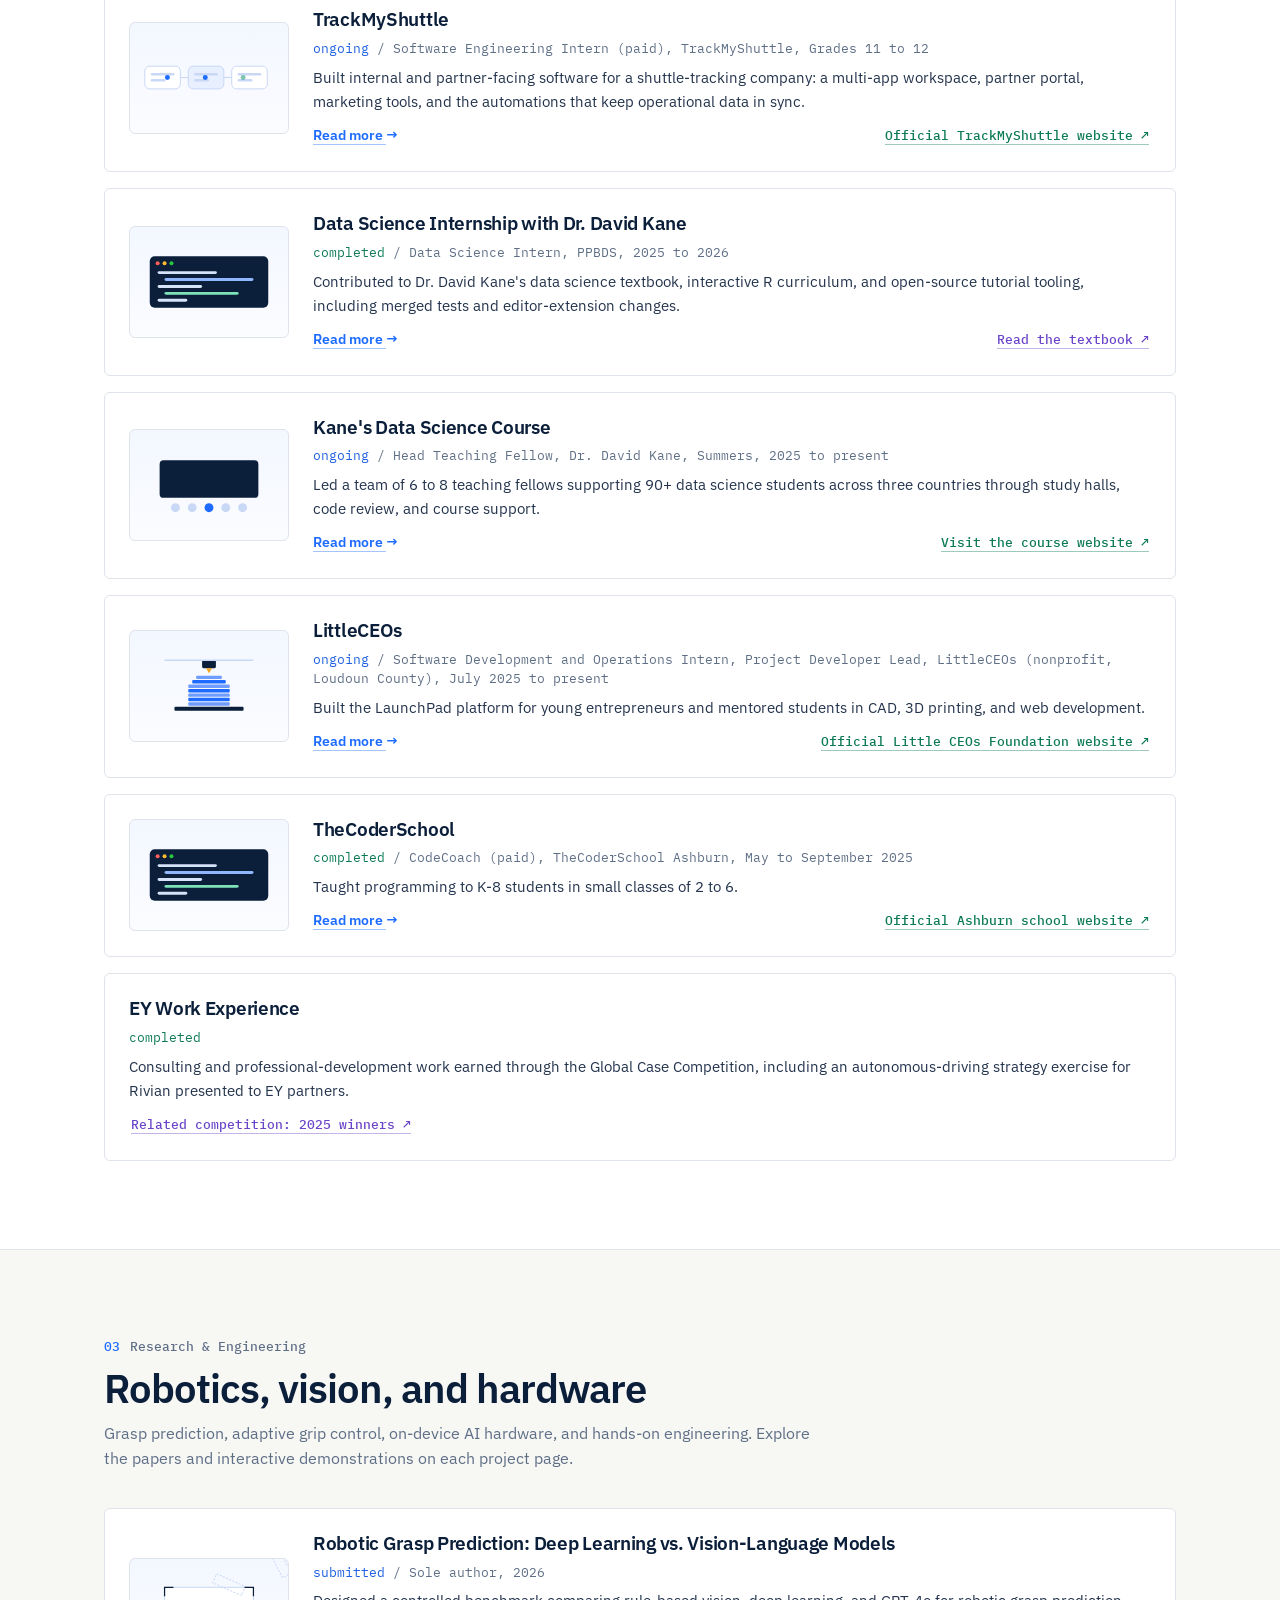
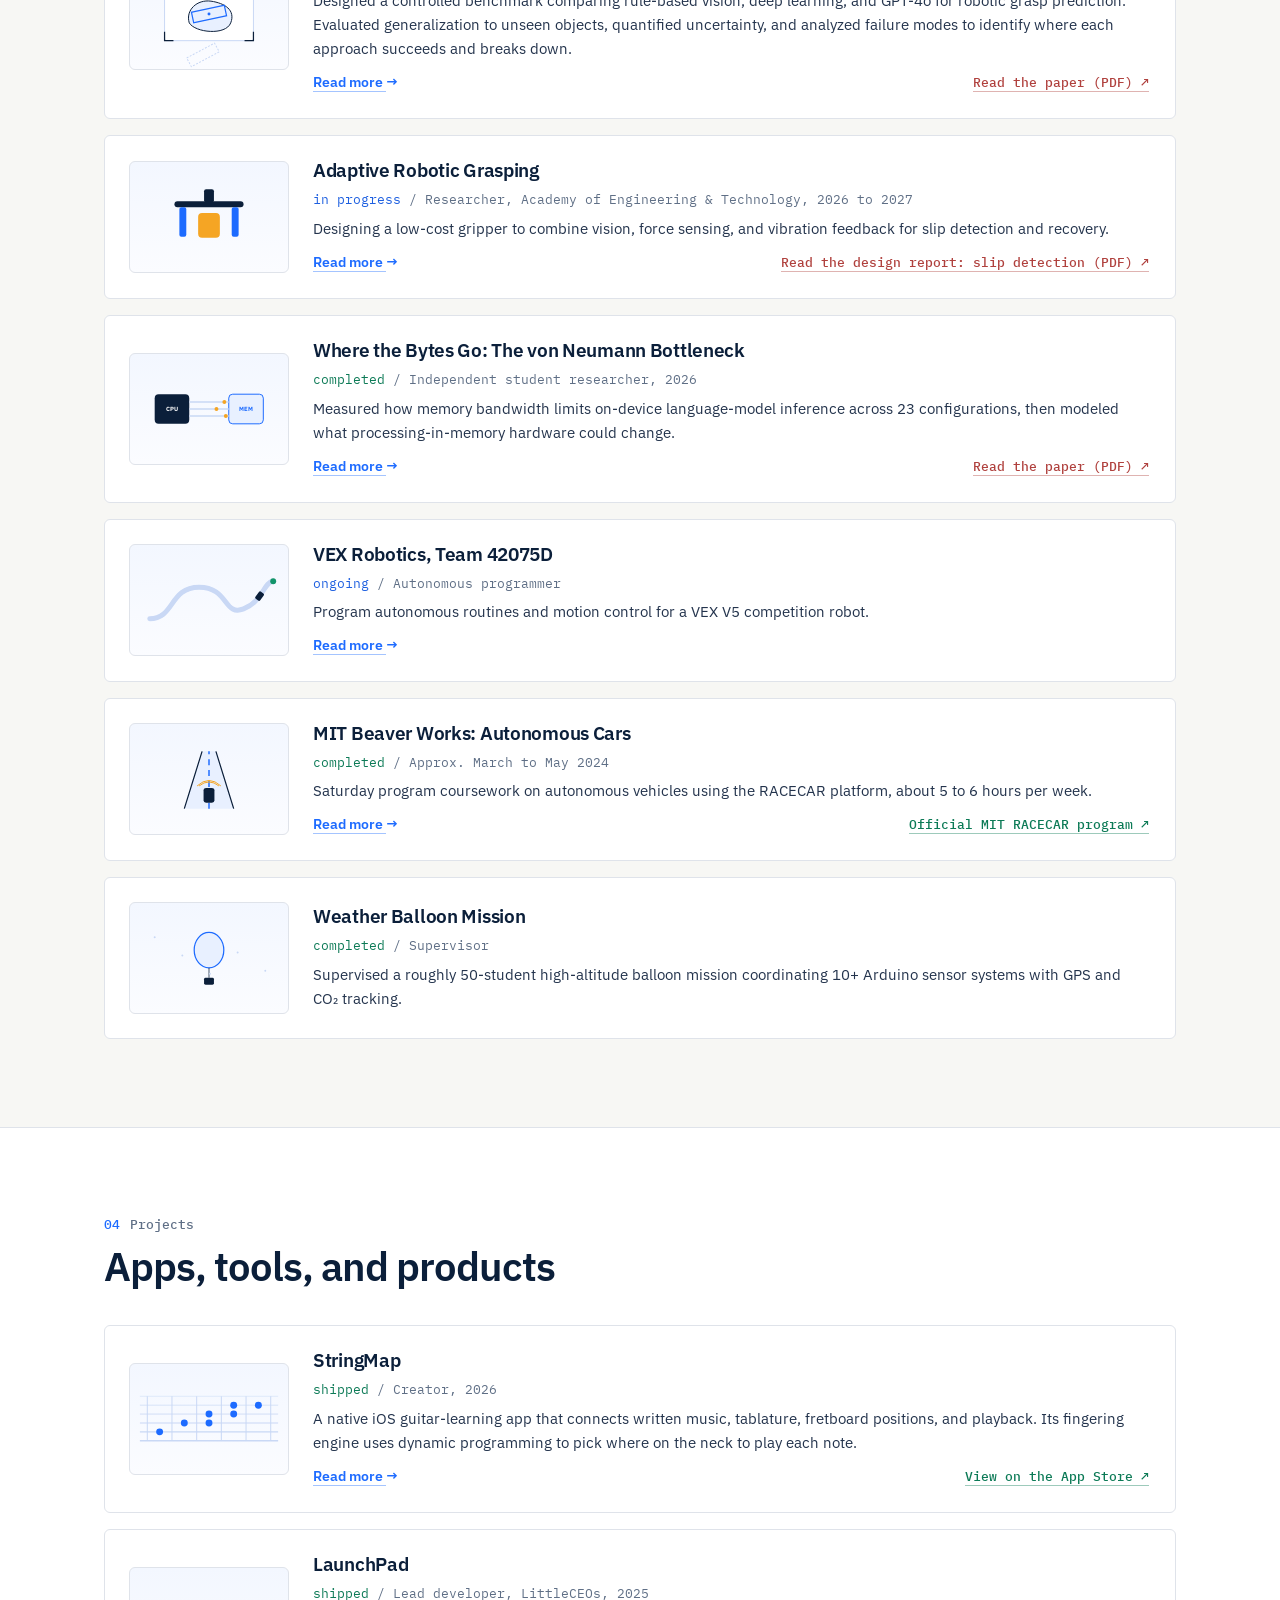
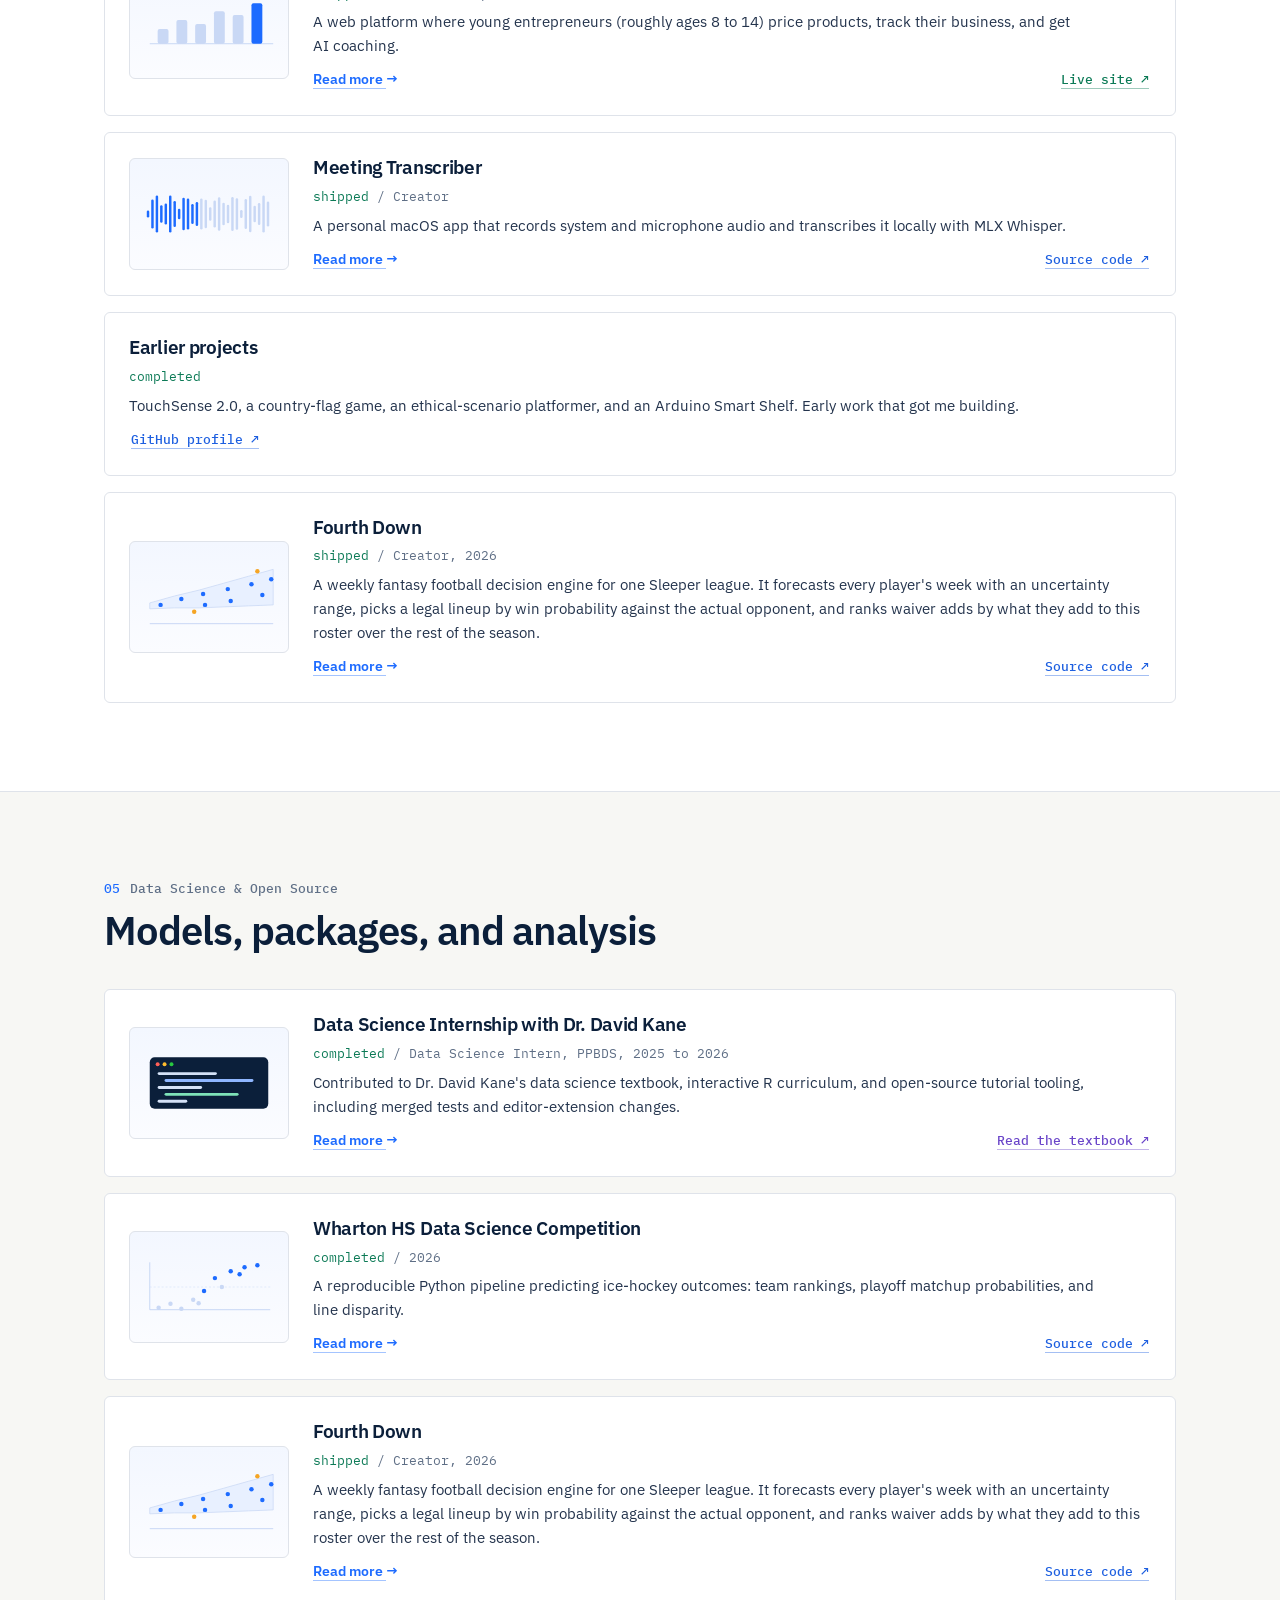
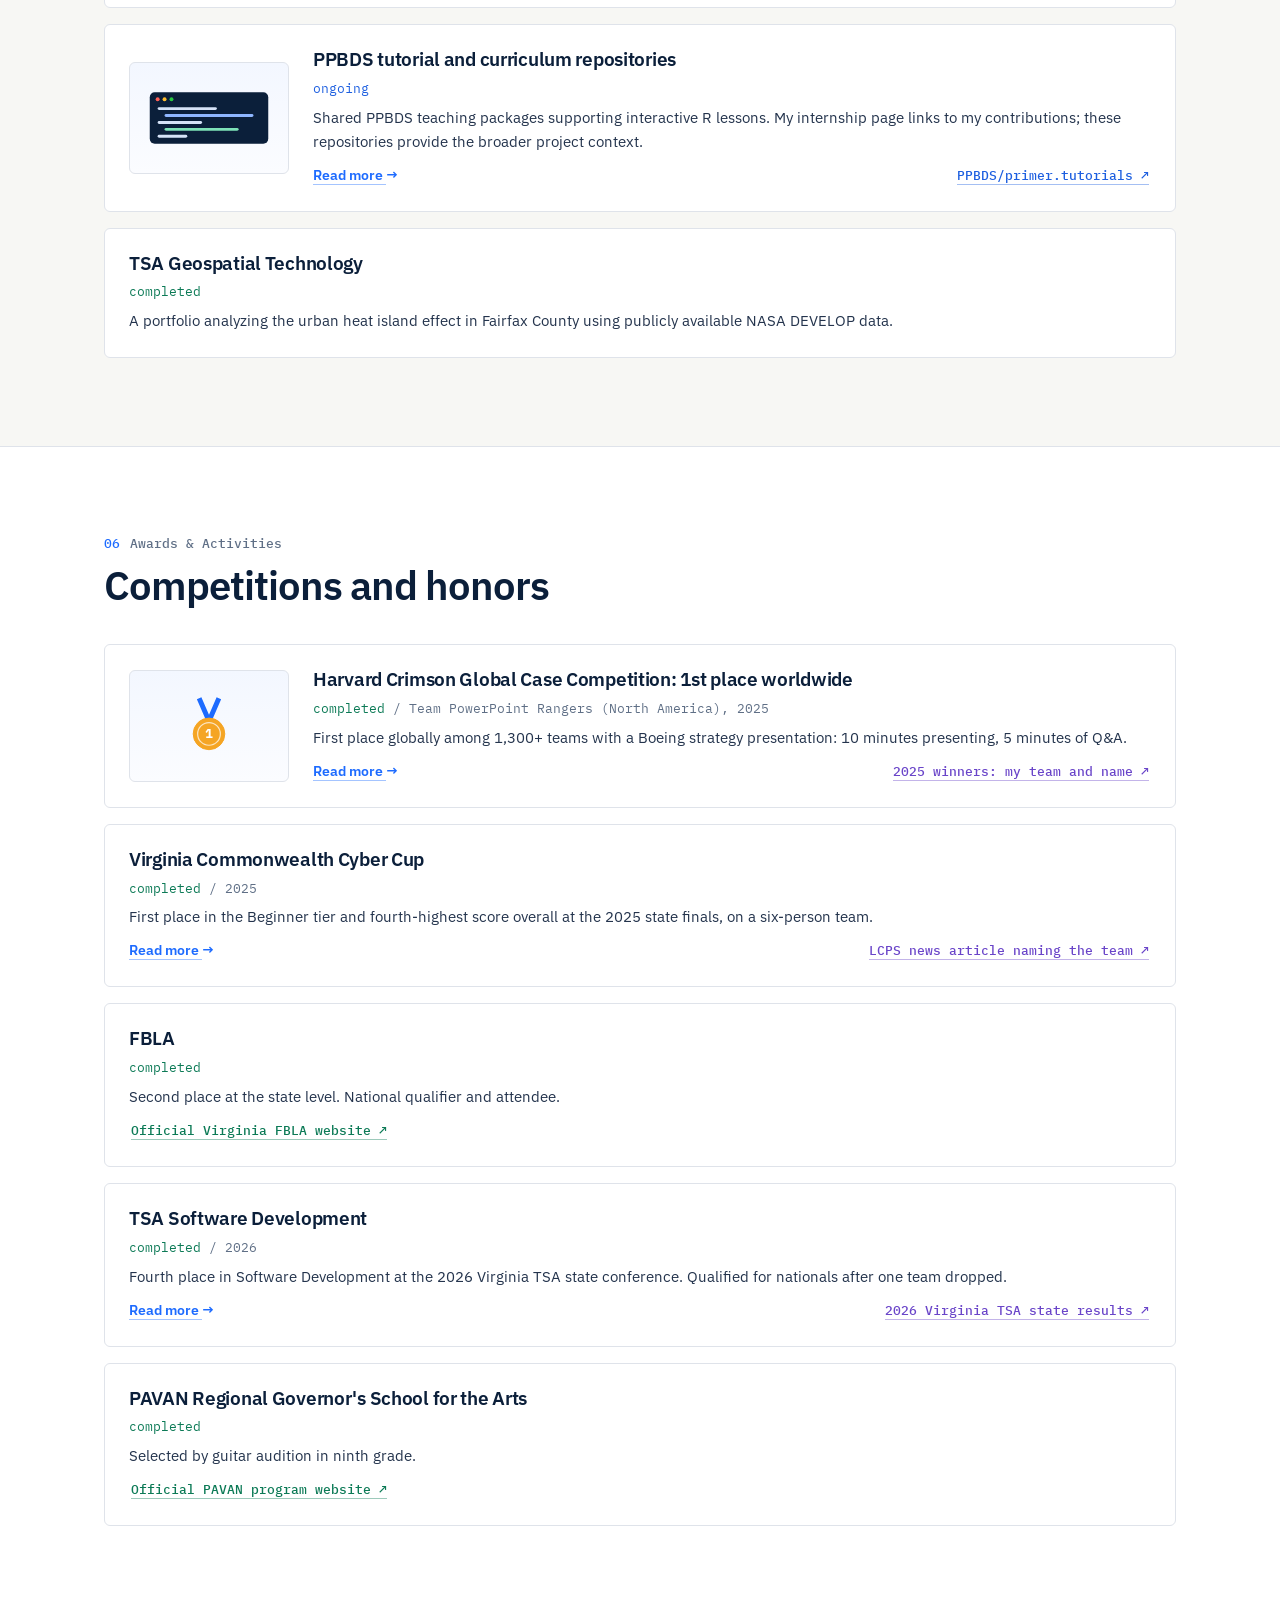
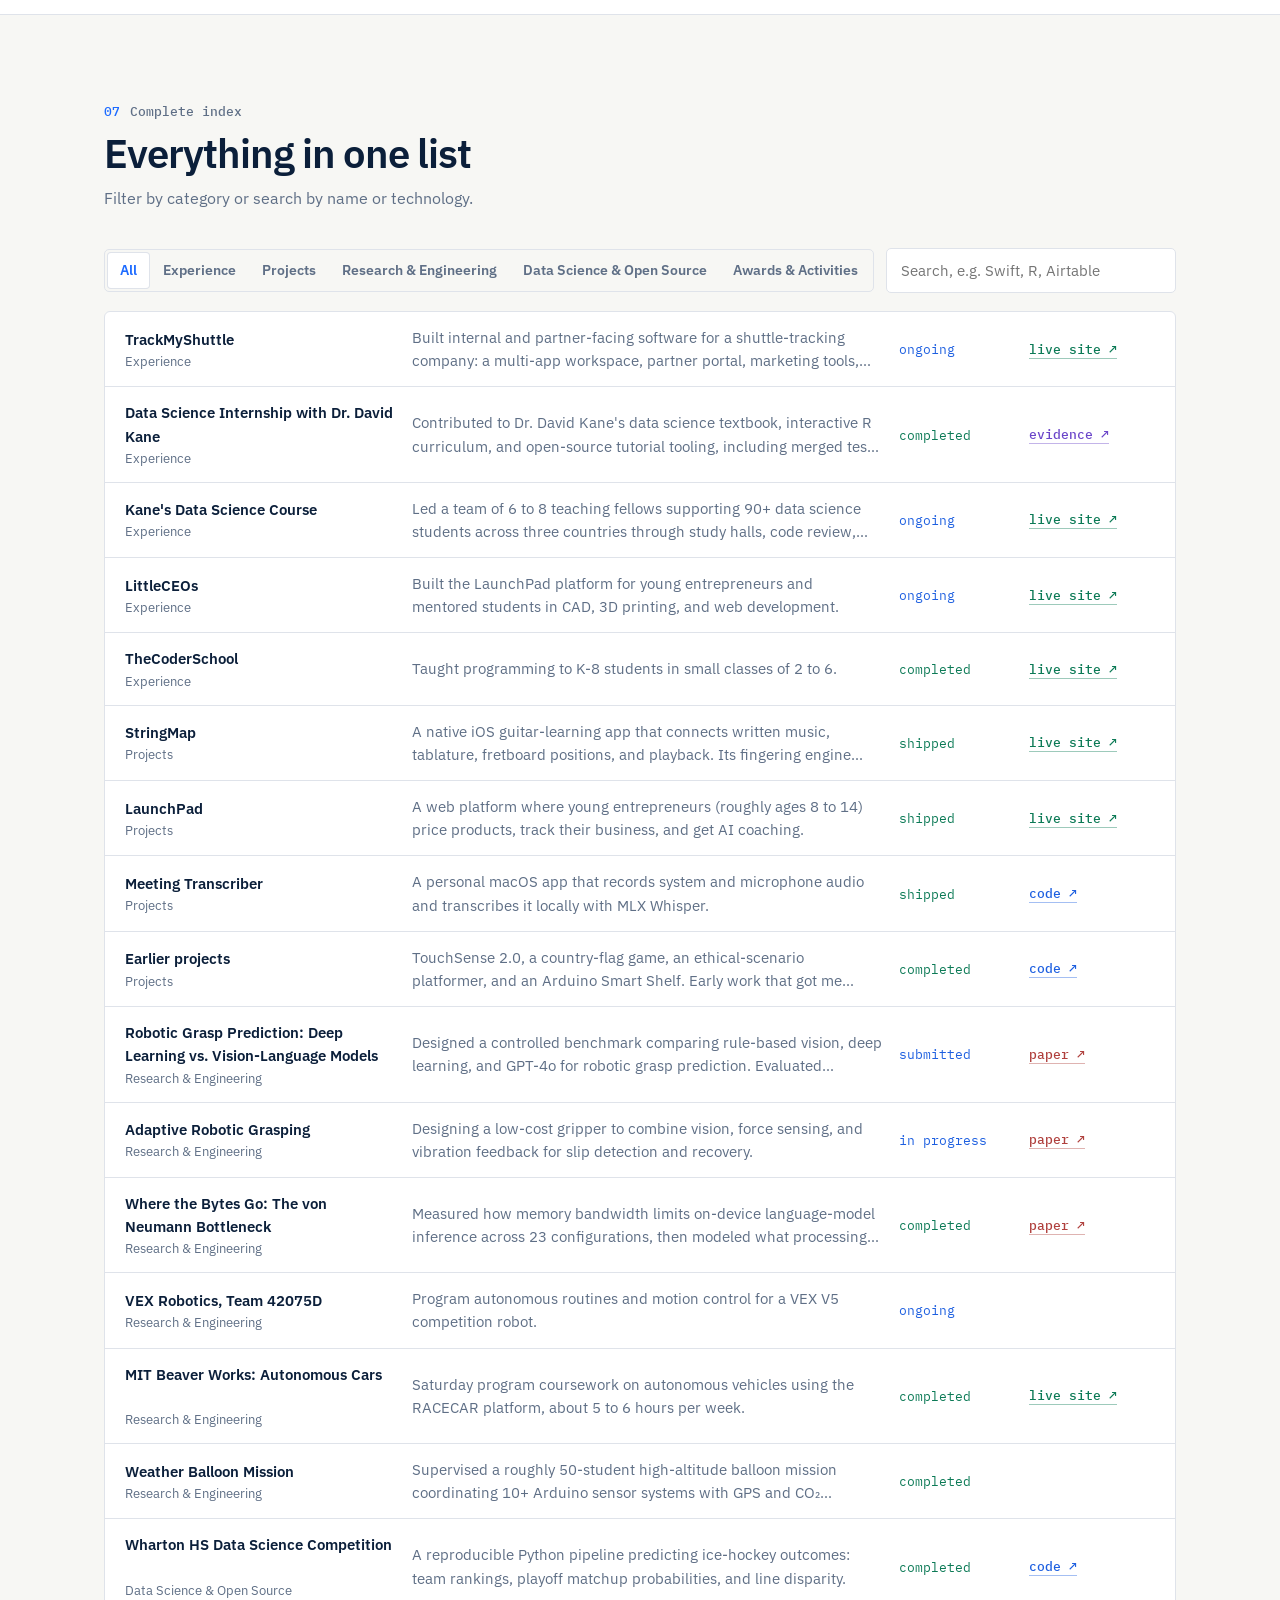
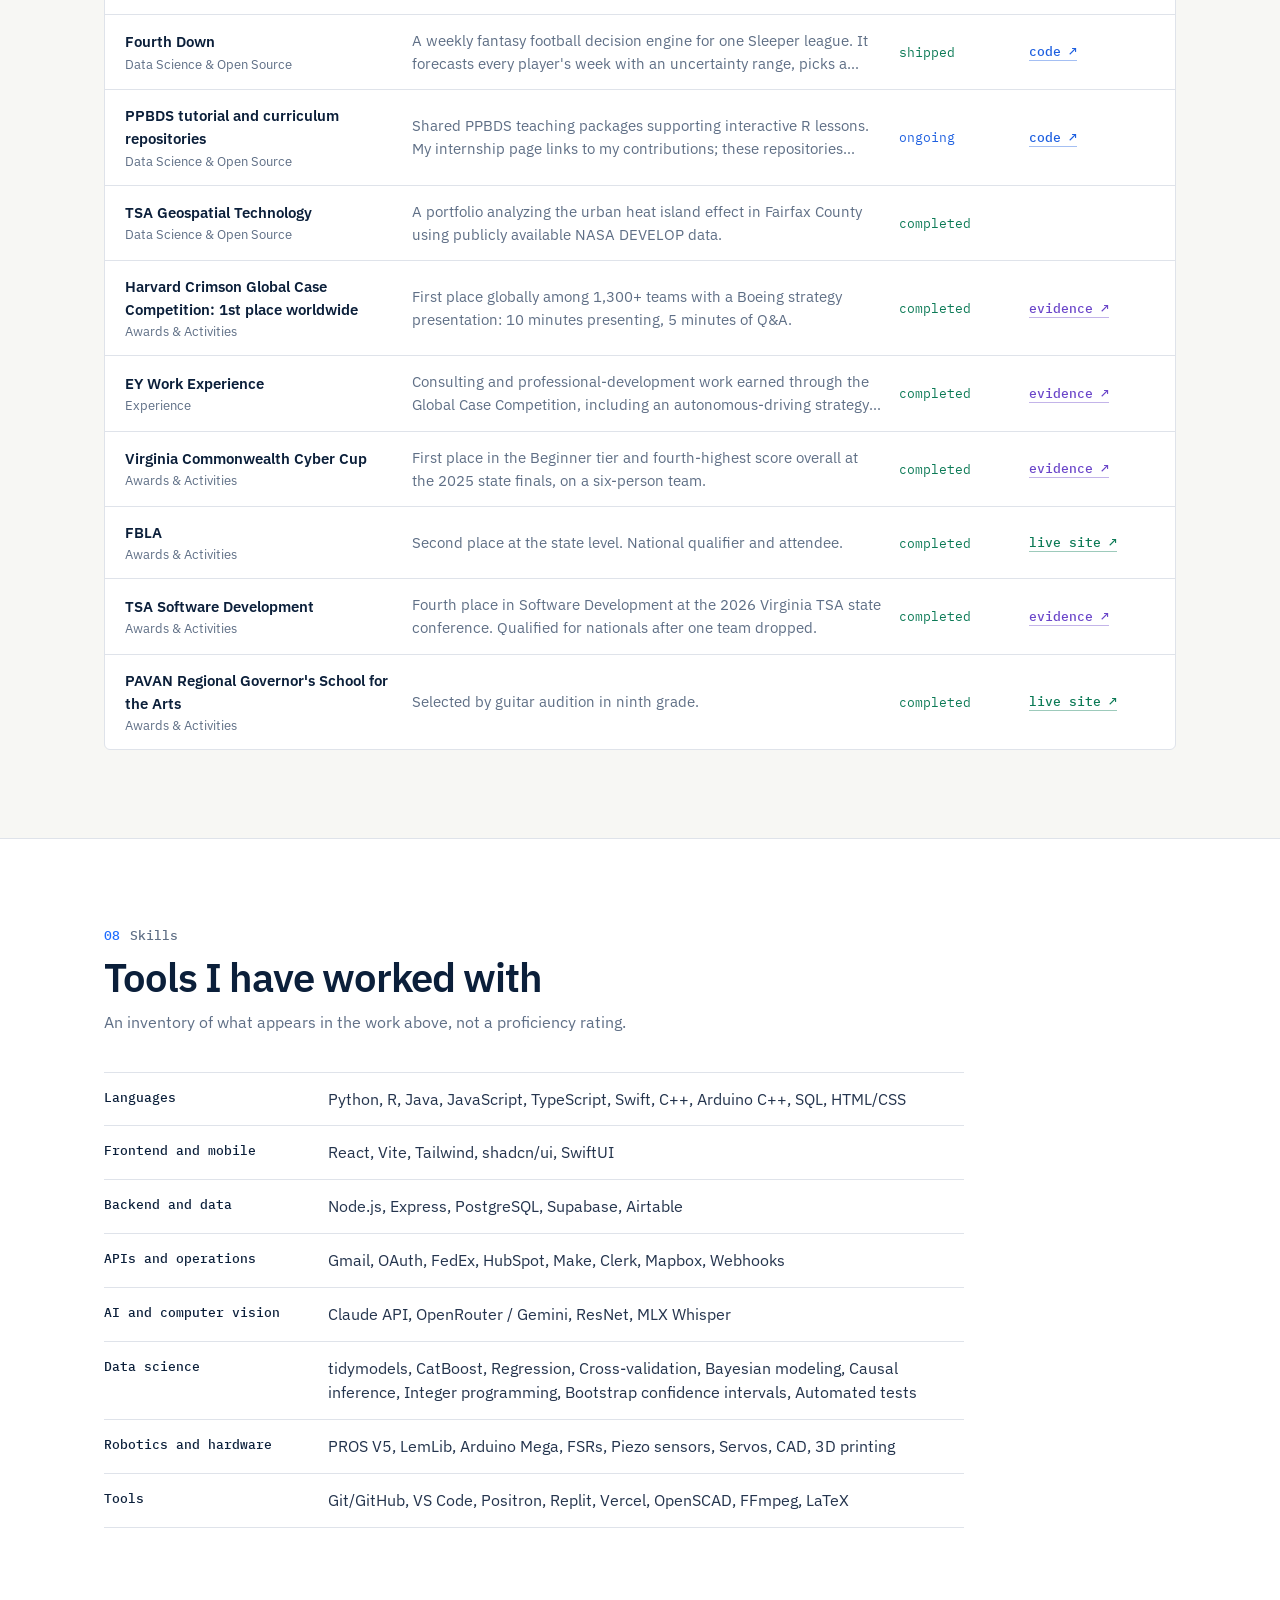
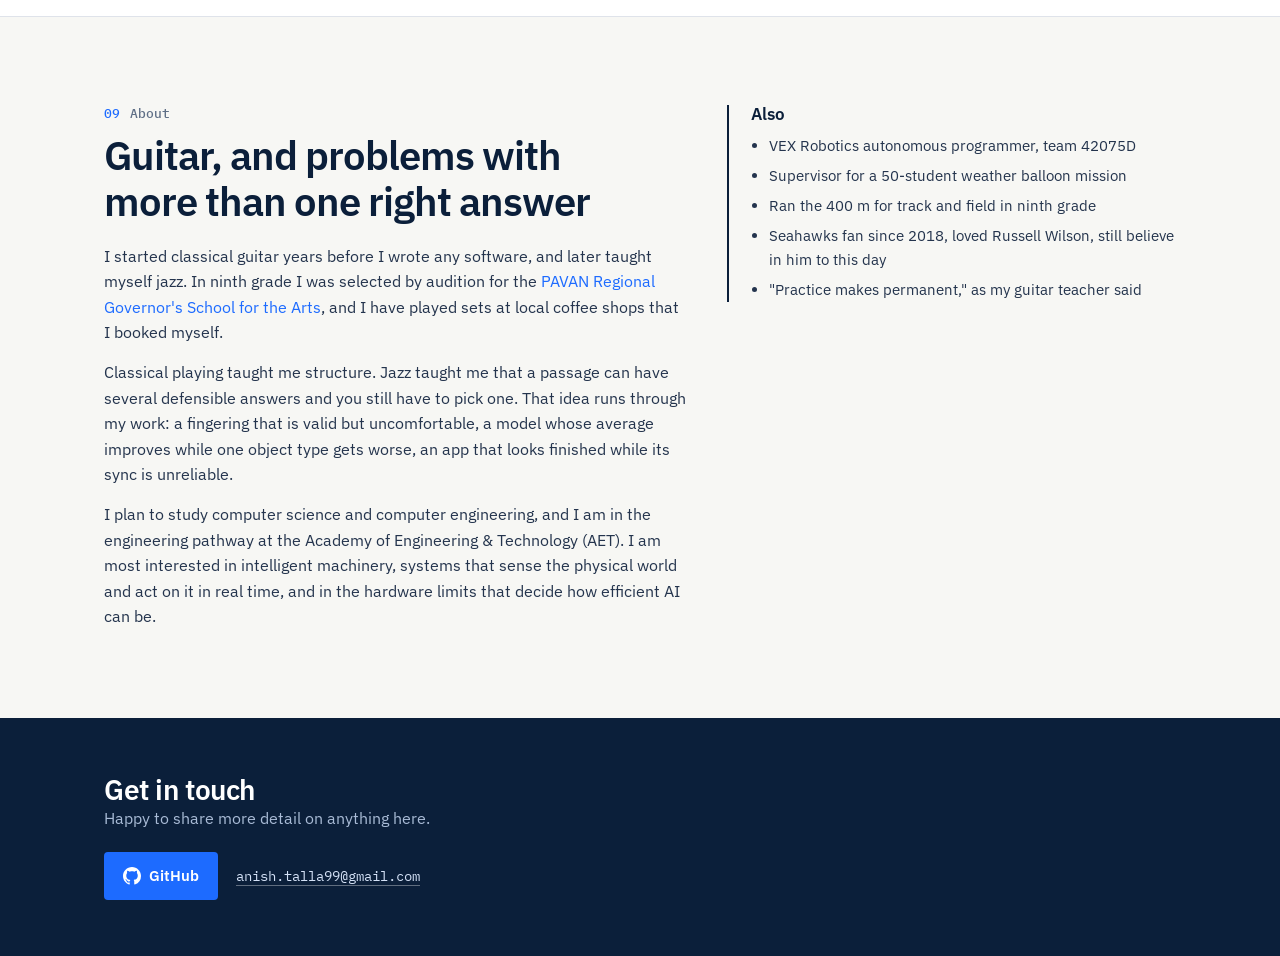
==== commit 9b04d063: "Version asset URLs so browsers pick up data changes Co-Authored-By: Claude Fable 5.1 <noreply@anthro" ====
--- a/index.html
+++ b/index.html
@@ -11,7 +11,7 @@
   <link rel="preconnect" href="https://fonts.googleapis.com">
   <link rel="preconnect" href="https://fonts.gstatic.com" crossorigin>
   <link href="https://fonts.googleapis.com/css2?family=IBM+Plex+Mono:wght@400;500;600&family=IBM+Plex+Sans:wght@400;500;600;700&display=swap" rel="stylesheet">
-  <link rel="stylesheet" href="css/styles.css">
+  <link rel="stylesheet" href="css/styles.css?v=20260921">
 </head>
 <body>
   <a class="skip" href="#featured">Skip to content</a>
@@ -170,13 +170,13 @@
     </div>
   </footer>
 
-  <script src="js/data.js"></script>
-  <script src="js/covers.js"></script>
-  <script src="js/anim/hero.js"></script>
-  <script src="js/anim/fretboard.js"></script>
-  <script src="js/anim/gripper.js"></script>
-  <script src="js/anim/sync.js"></script>
-  <script src="js/common.js"></script>
-  <script src="js/main.js"></script>
+  <script src="js/data.js?v=20260921"></script>
+  <script src="js/covers.js?v=20260921"></script>
+  <script src="js/anim/hero.js?v=20260921"></script>
+  <script src="js/anim/fretboard.js?v=20260921"></script>
+  <script src="js/anim/gripper.js?v=20260921"></script>
+  <script src="js/anim/sync.js?v=20260921"></script>
+  <script src="js/common.js?v=20260921"></script>
+  <script src="js/main.js?v=20260921"></script>
 </body>
 </html>
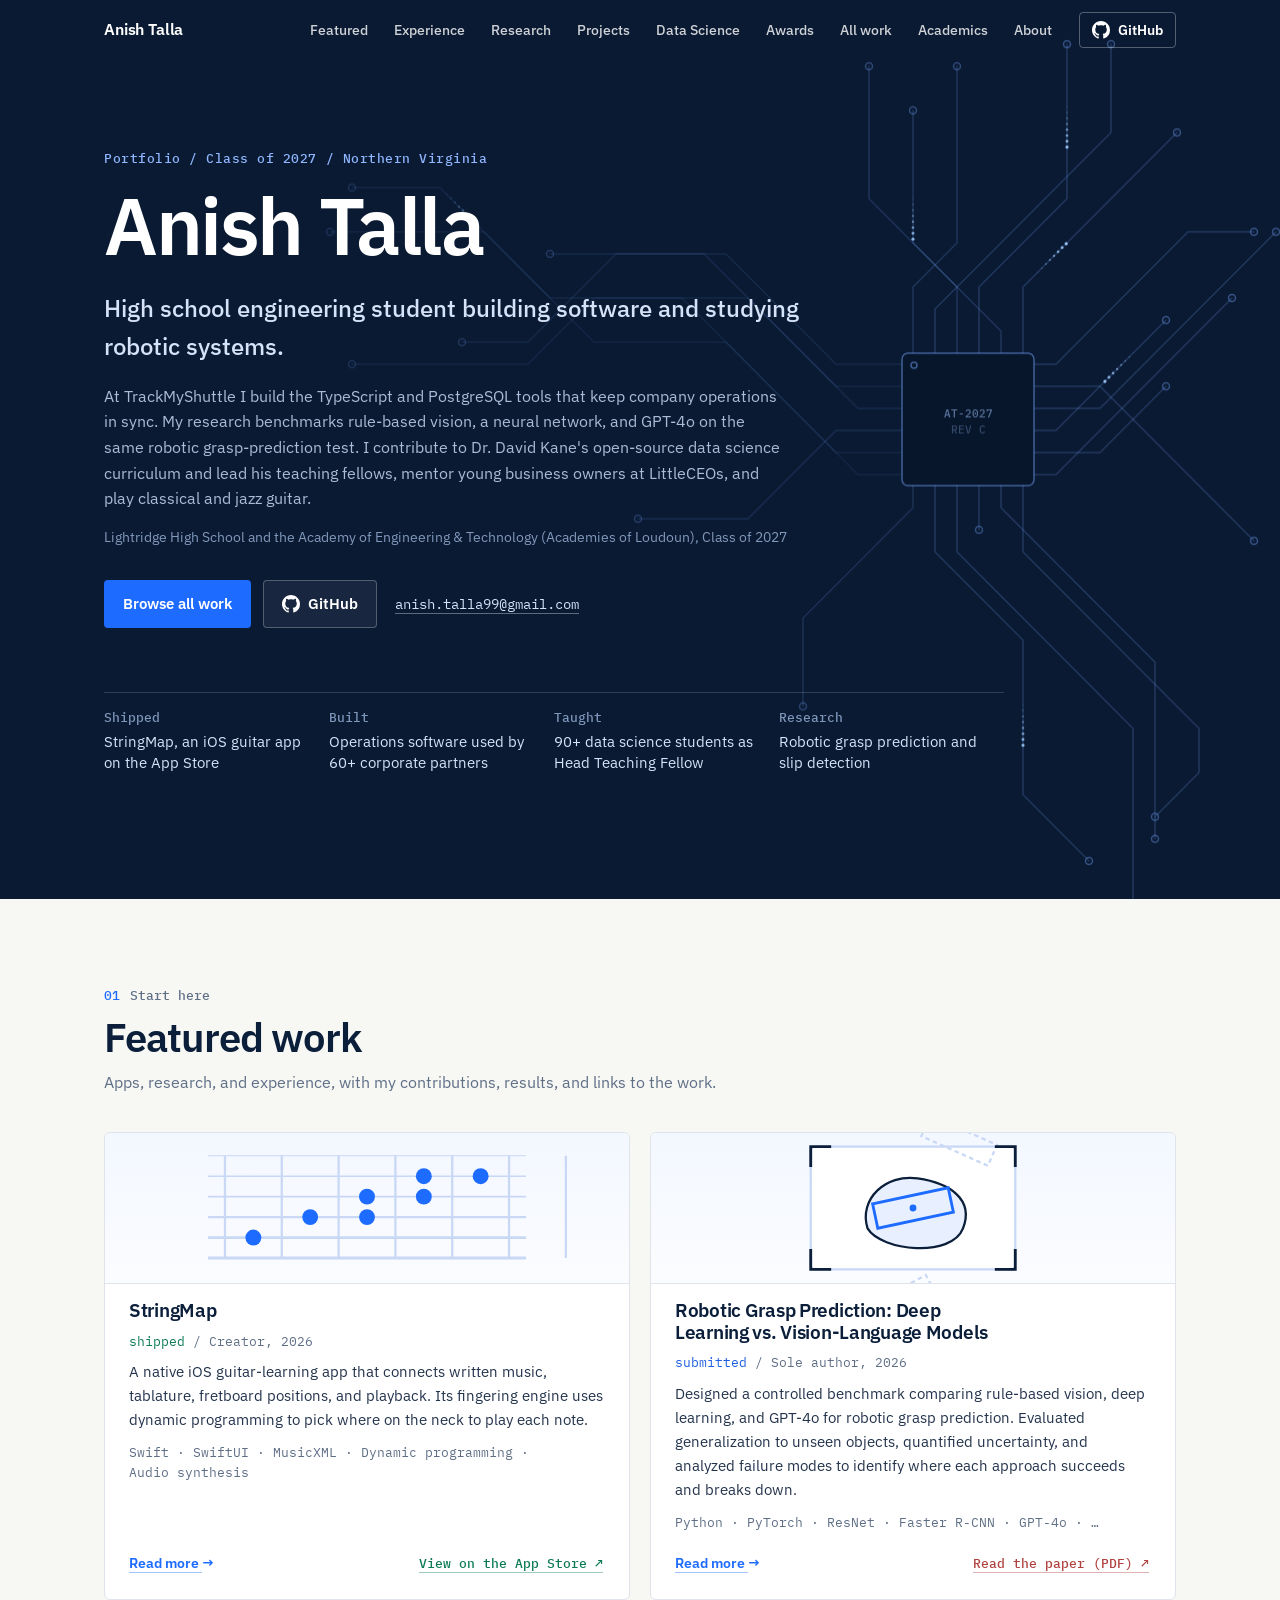
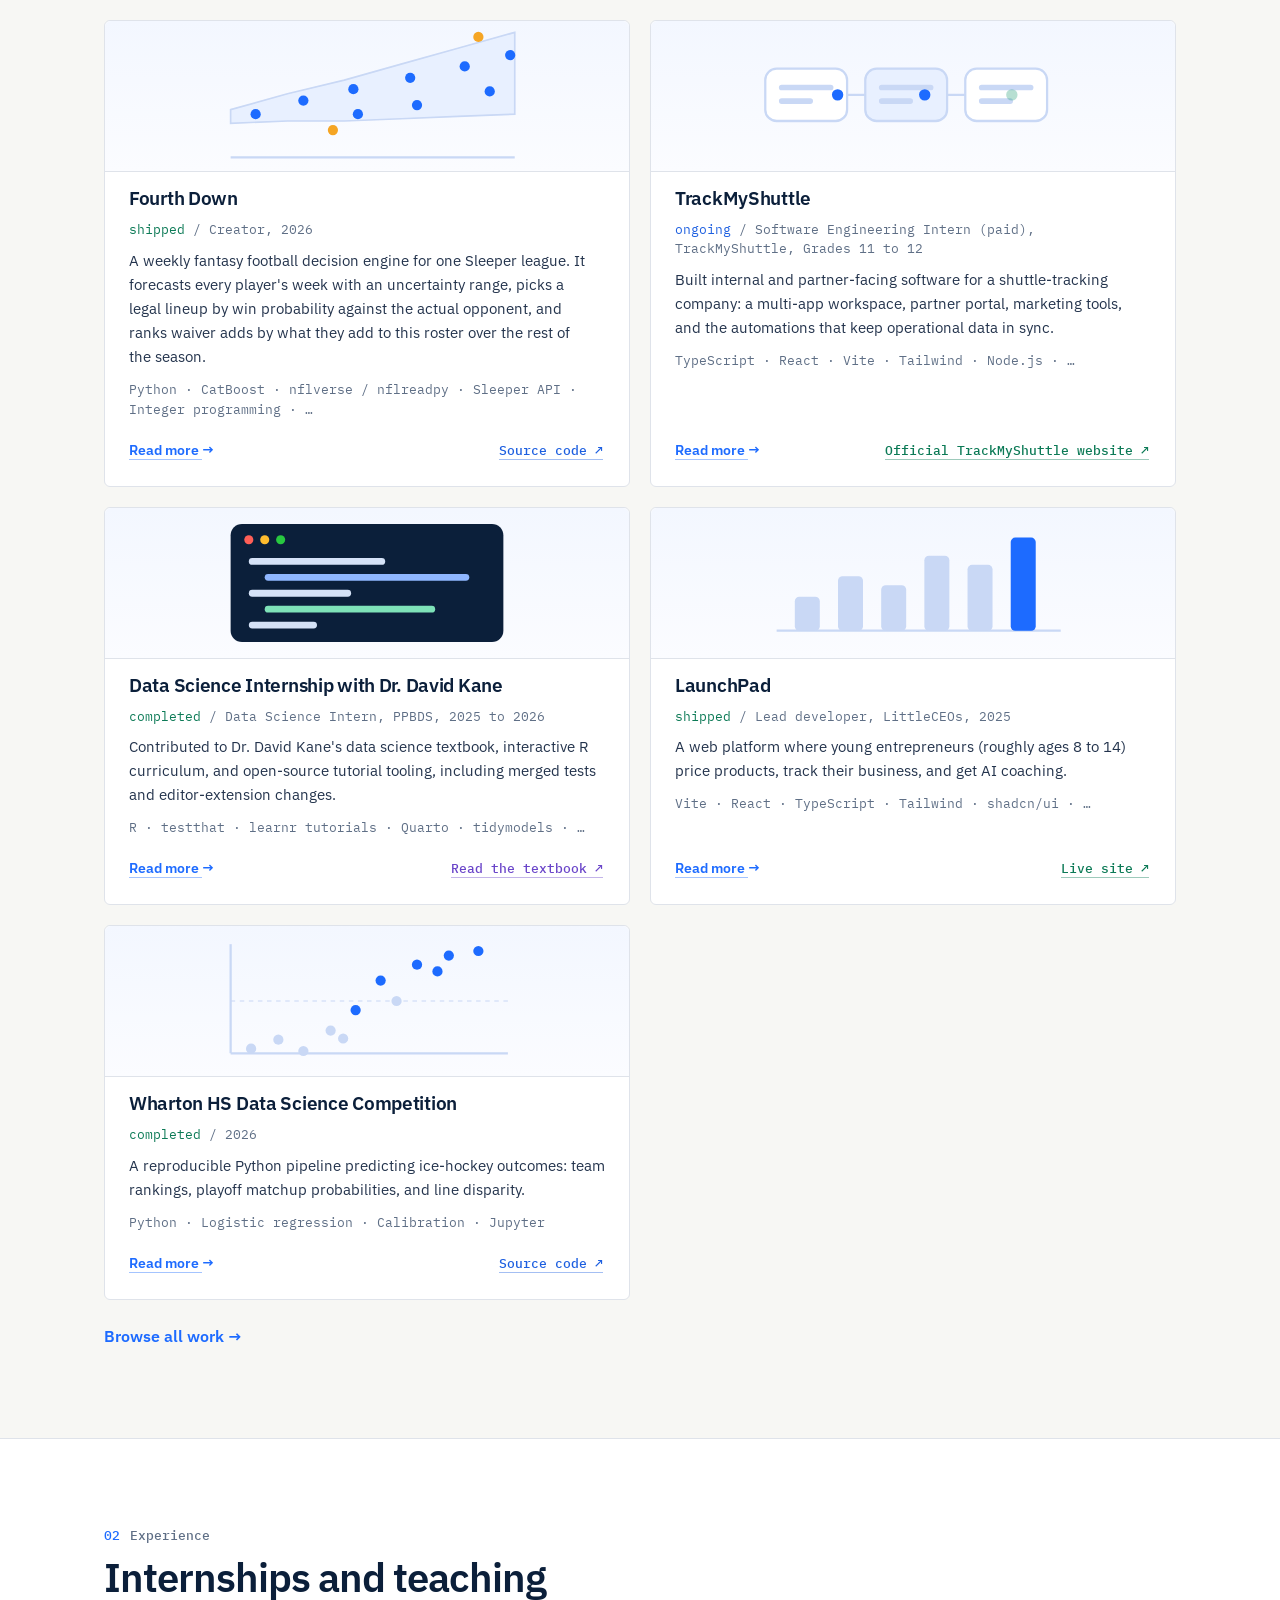
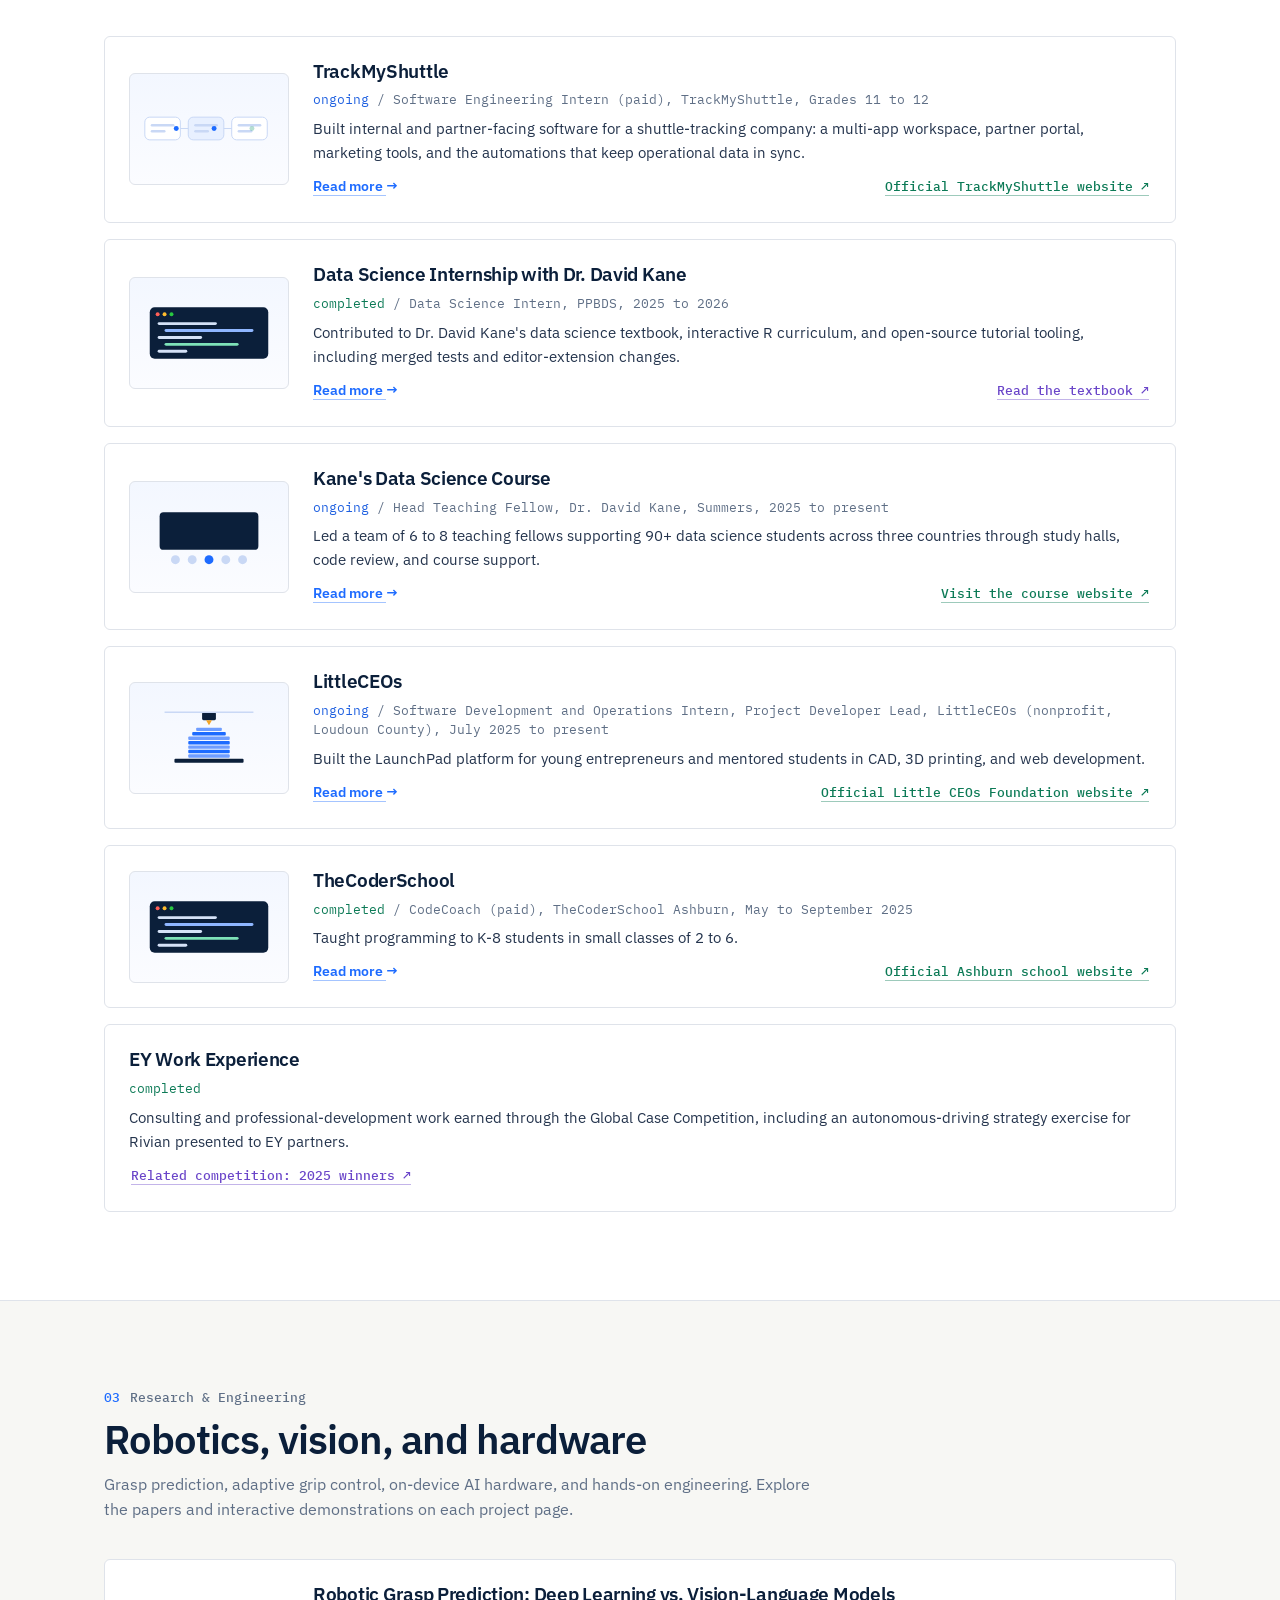
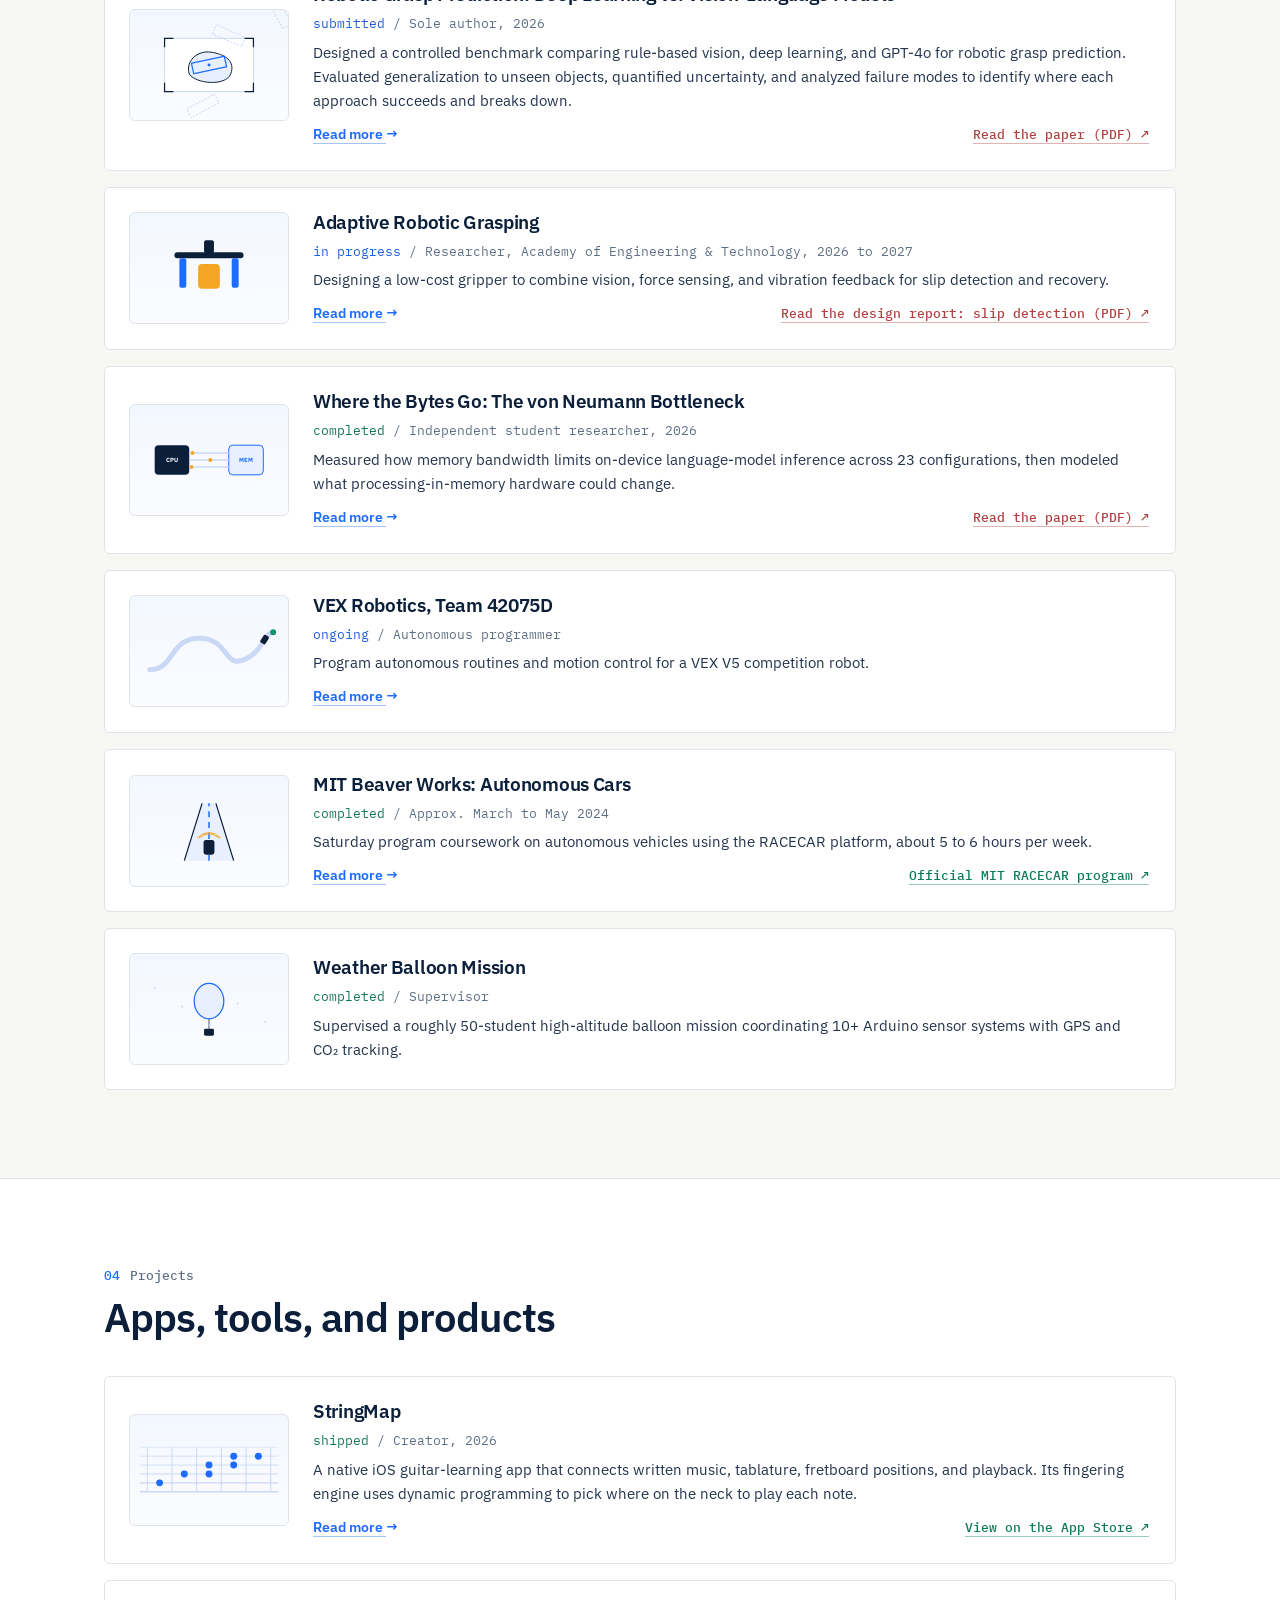
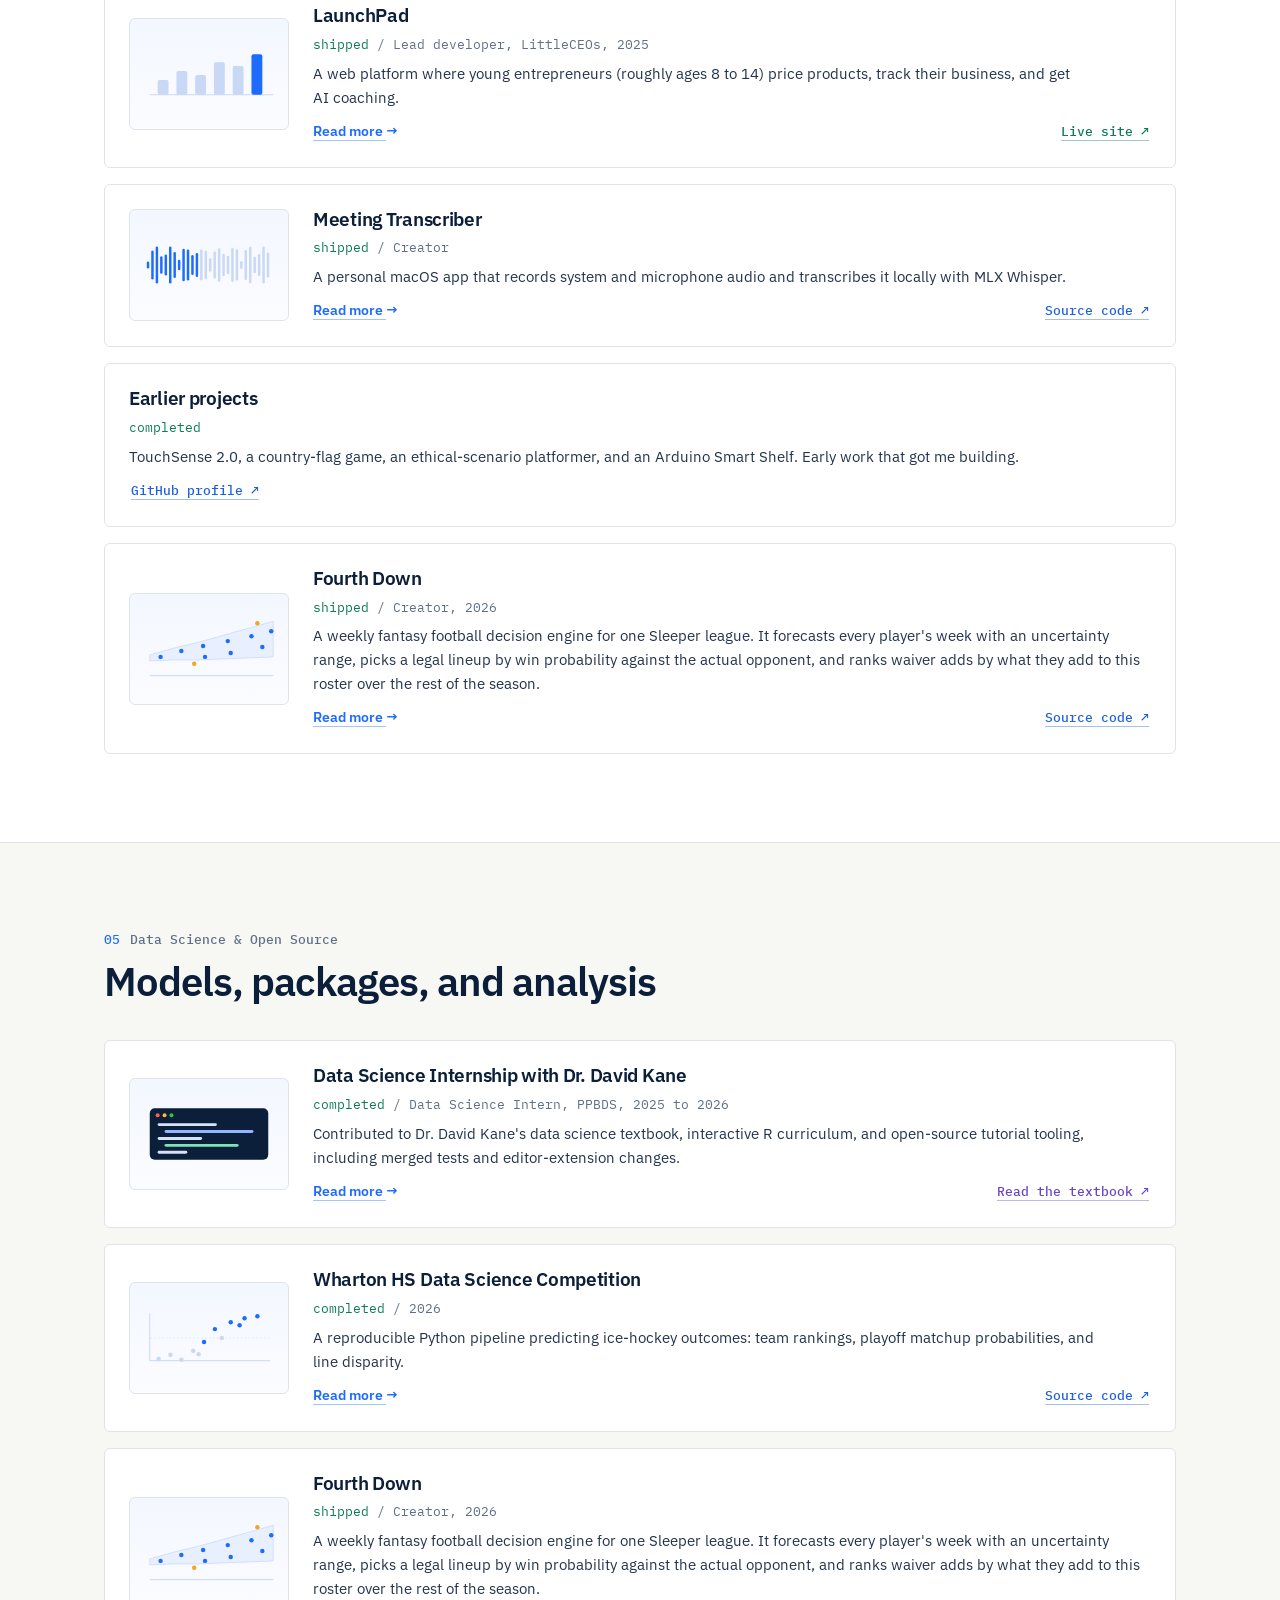
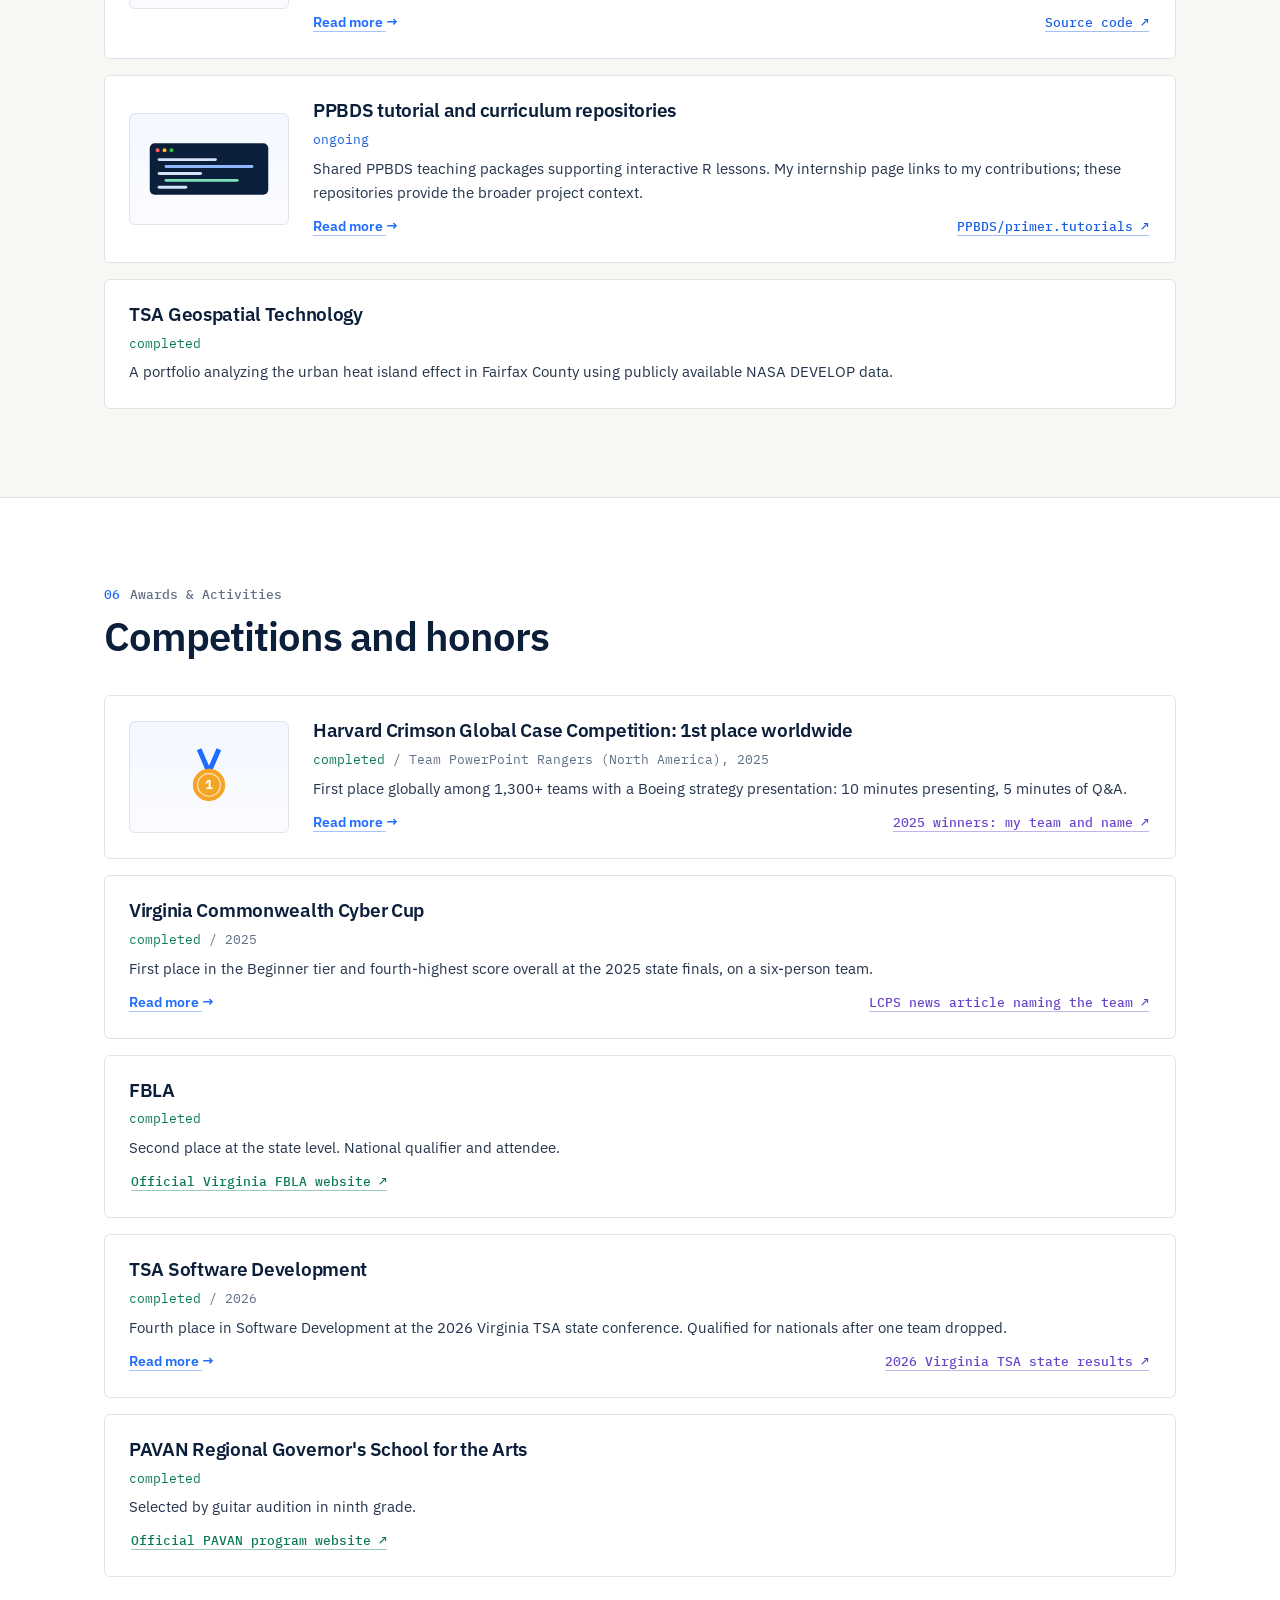
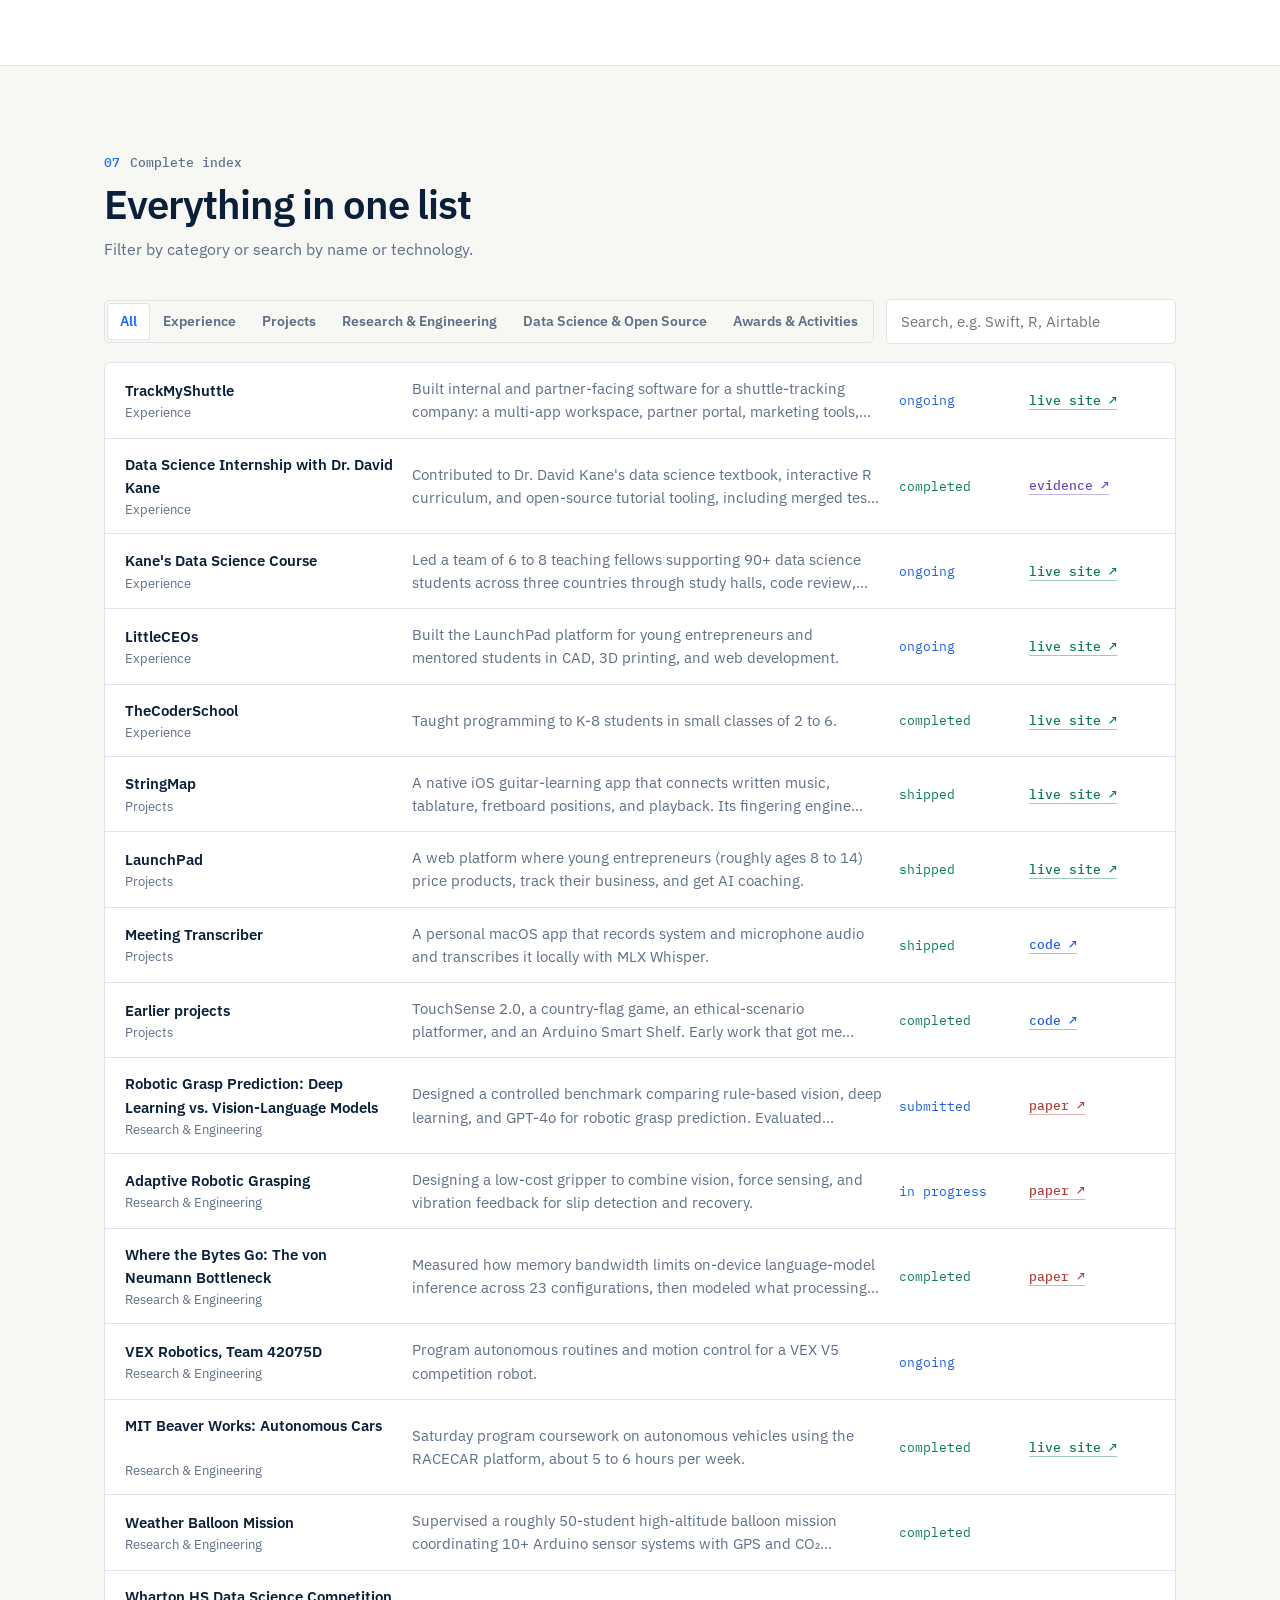
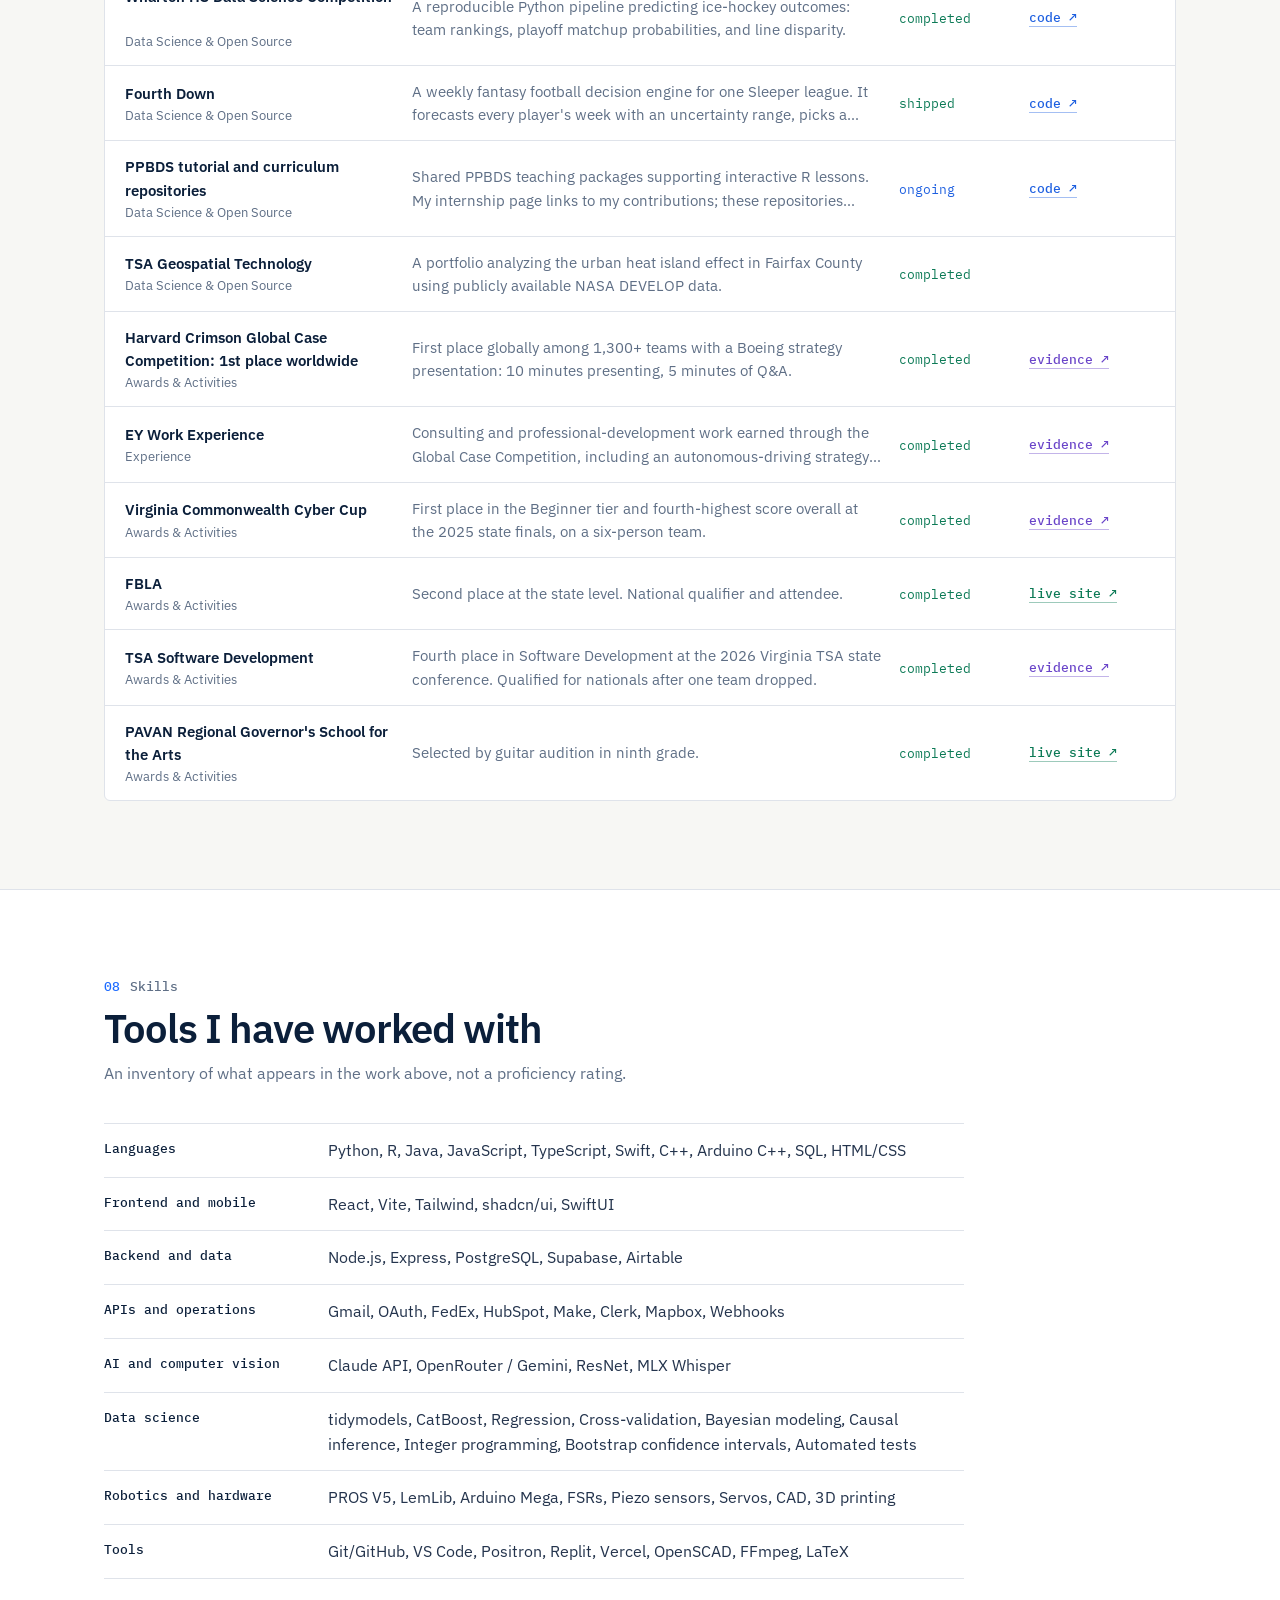
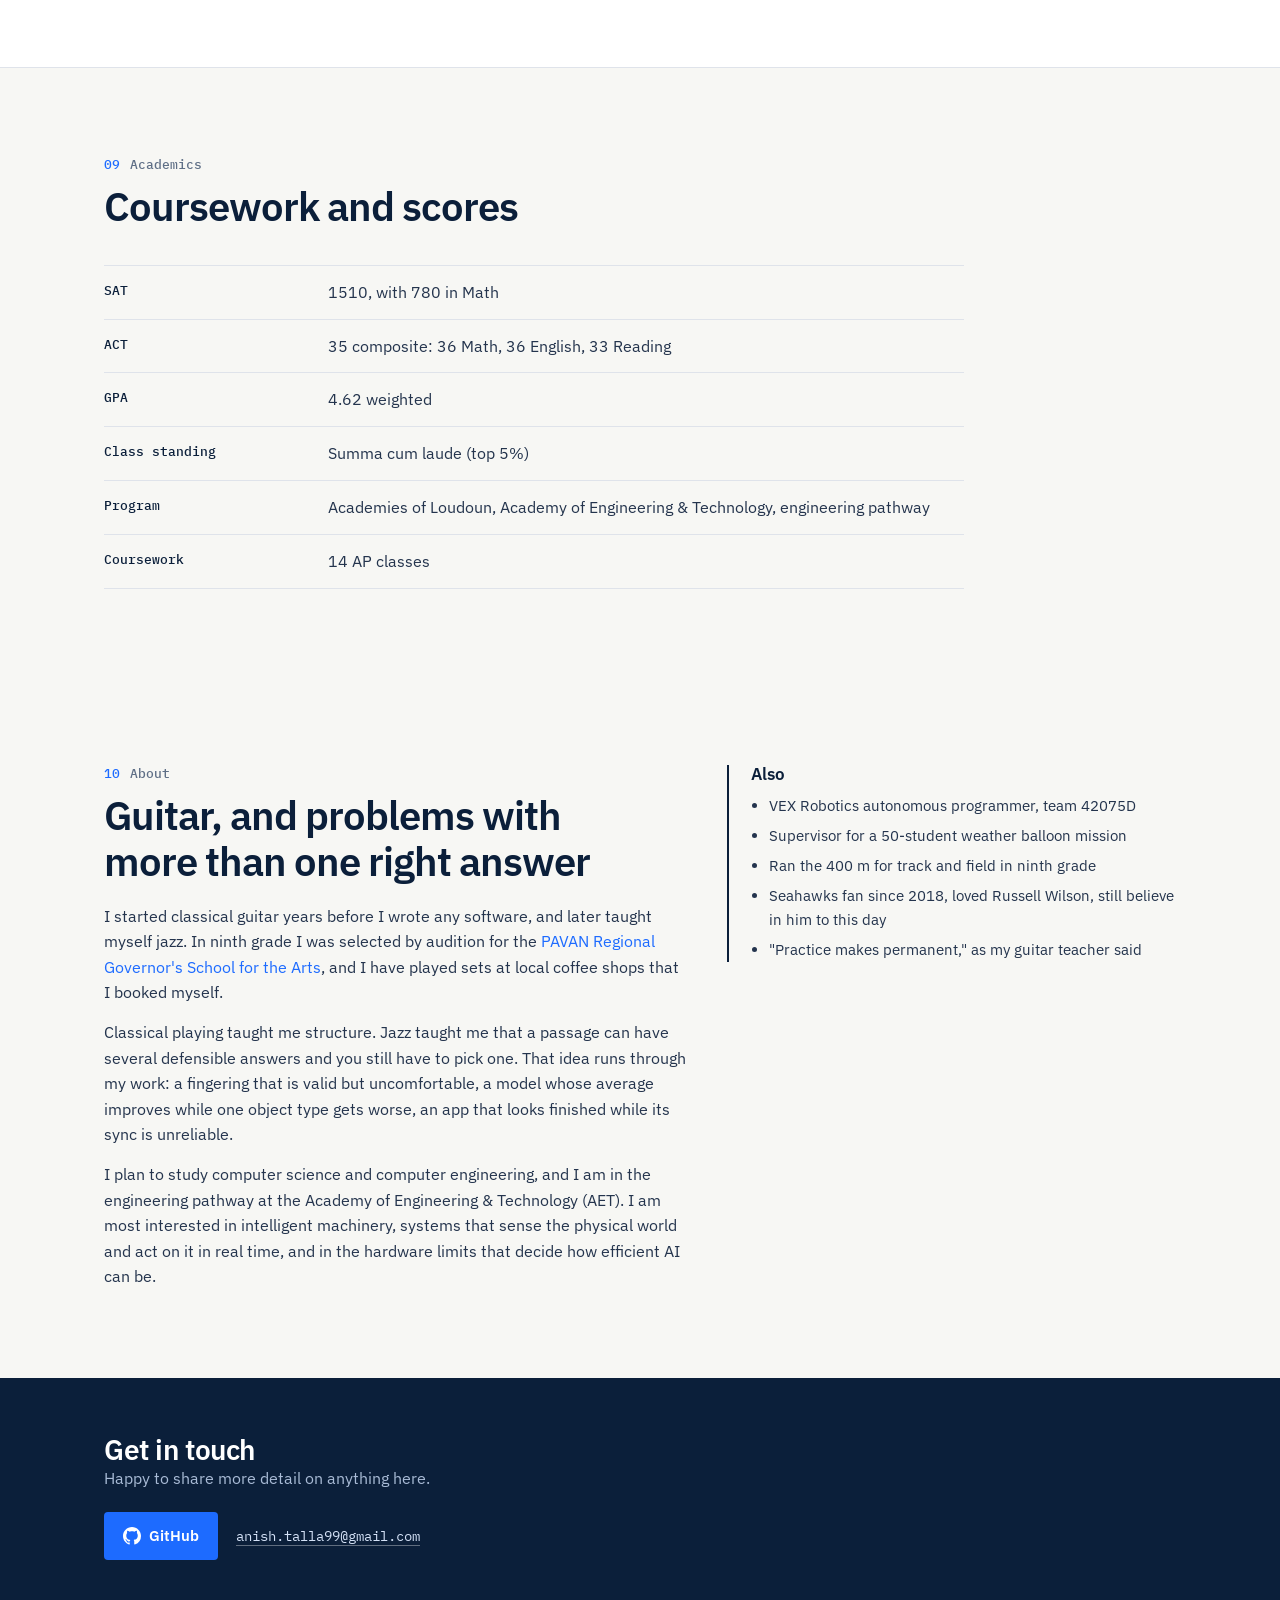
==== commit fd64461a: "Add Academics section and rewrite intro copy" ====
--- a/index.html
+++ b/index.html
@@ -11,7 +11,7 @@
   <link rel="preconnect" href="https://fonts.googleapis.com">
   <link rel="preconnect" href="https://fonts.gstatic.com" crossorigin>
   <link href="https://fonts.googleapis.com/css2?family=IBM+Plex+Mono:wght@400;500;600&family=IBM+Plex+Sans:wght@400;500;600;700&display=swap" rel="stylesheet">
-  <link rel="stylesheet" href="css/styles.css?v=20260921">
+  <link rel="stylesheet" href="css/styles.css?v=20260921b">
 </head>
 <body>
   <a class="skip" href="#featured">Skip to content</a>
@@ -26,6 +26,7 @@
         <li><a href="#datasci">Data Science</a></li>
         <li><a href="#awards">Awards</a></li>
         <li><a href="#index">All work</a></li>
+        <li><a href="#academics">Academics</a></li>
         <li><a href="#about">About</a></li>
       </ul>
     </div>
@@ -138,11 +139,21 @@
     </div>
   </section>
 
+  <section id="academics">
+    <div class="wrap">
+      <div class="sec-head reveal">
+        <div class="kicker"><b>09</b>Academics</div>
+        <h2>Coursework and scores</h2>
+      </div>
+      <dl class="skills" id="academics-grid"></dl>
+    </div>
+  </section>
+
   <section id="about">
     <div class="wrap about">
       <div class="reveal">
         <div class="sec-head tight">
-          <div class="kicker"><b>09</b>About</div>
+          <div class="kicker"><b>10</b>About</div>
           <h2>Guitar, and problems with more than one right answer</h2>
         </div>
         <p>I started classical guitar years before I wrote any software, and later taught myself jazz. In ninth grade I was selected by audition for the <a href="https://pavangsa.org/" target="_blank" rel="noopener">PAVAN Regional Governor's School for the Arts</a>, and I have played sets at local coffee shops that I booked myself.</p>
@@ -170,13 +181,13 @@
     </div>
   </footer>
 
-  <script src="js/data.js?v=20260921"></script>
-  <script src="js/covers.js?v=20260921"></script>
-  <script src="js/anim/hero.js?v=20260921"></script>
-  <script src="js/anim/fretboard.js?v=20260921"></script>
-  <script src="js/anim/gripper.js?v=20260921"></script>
-  <script src="js/anim/sync.js?v=20260921"></script>
-  <script src="js/common.js?v=20260921"></script>
-  <script src="js/main.js?v=20260921"></script>
+  <script src="js/data.js?v=20260921b"></script>
+  <script src="js/covers.js?v=20260921b"></script>
+  <script src="js/anim/hero.js?v=20260921b"></script>
+  <script src="js/anim/fretboard.js?v=20260921b"></script>
+  <script src="js/anim/gripper.js?v=20260921b"></script>
+  <script src="js/anim/sync.js?v=20260921b"></script>
+  <script src="js/common.js?v=20260921b"></script>
+  <script src="js/main.js?v=20260921b"></script>
 </body>
 </html>
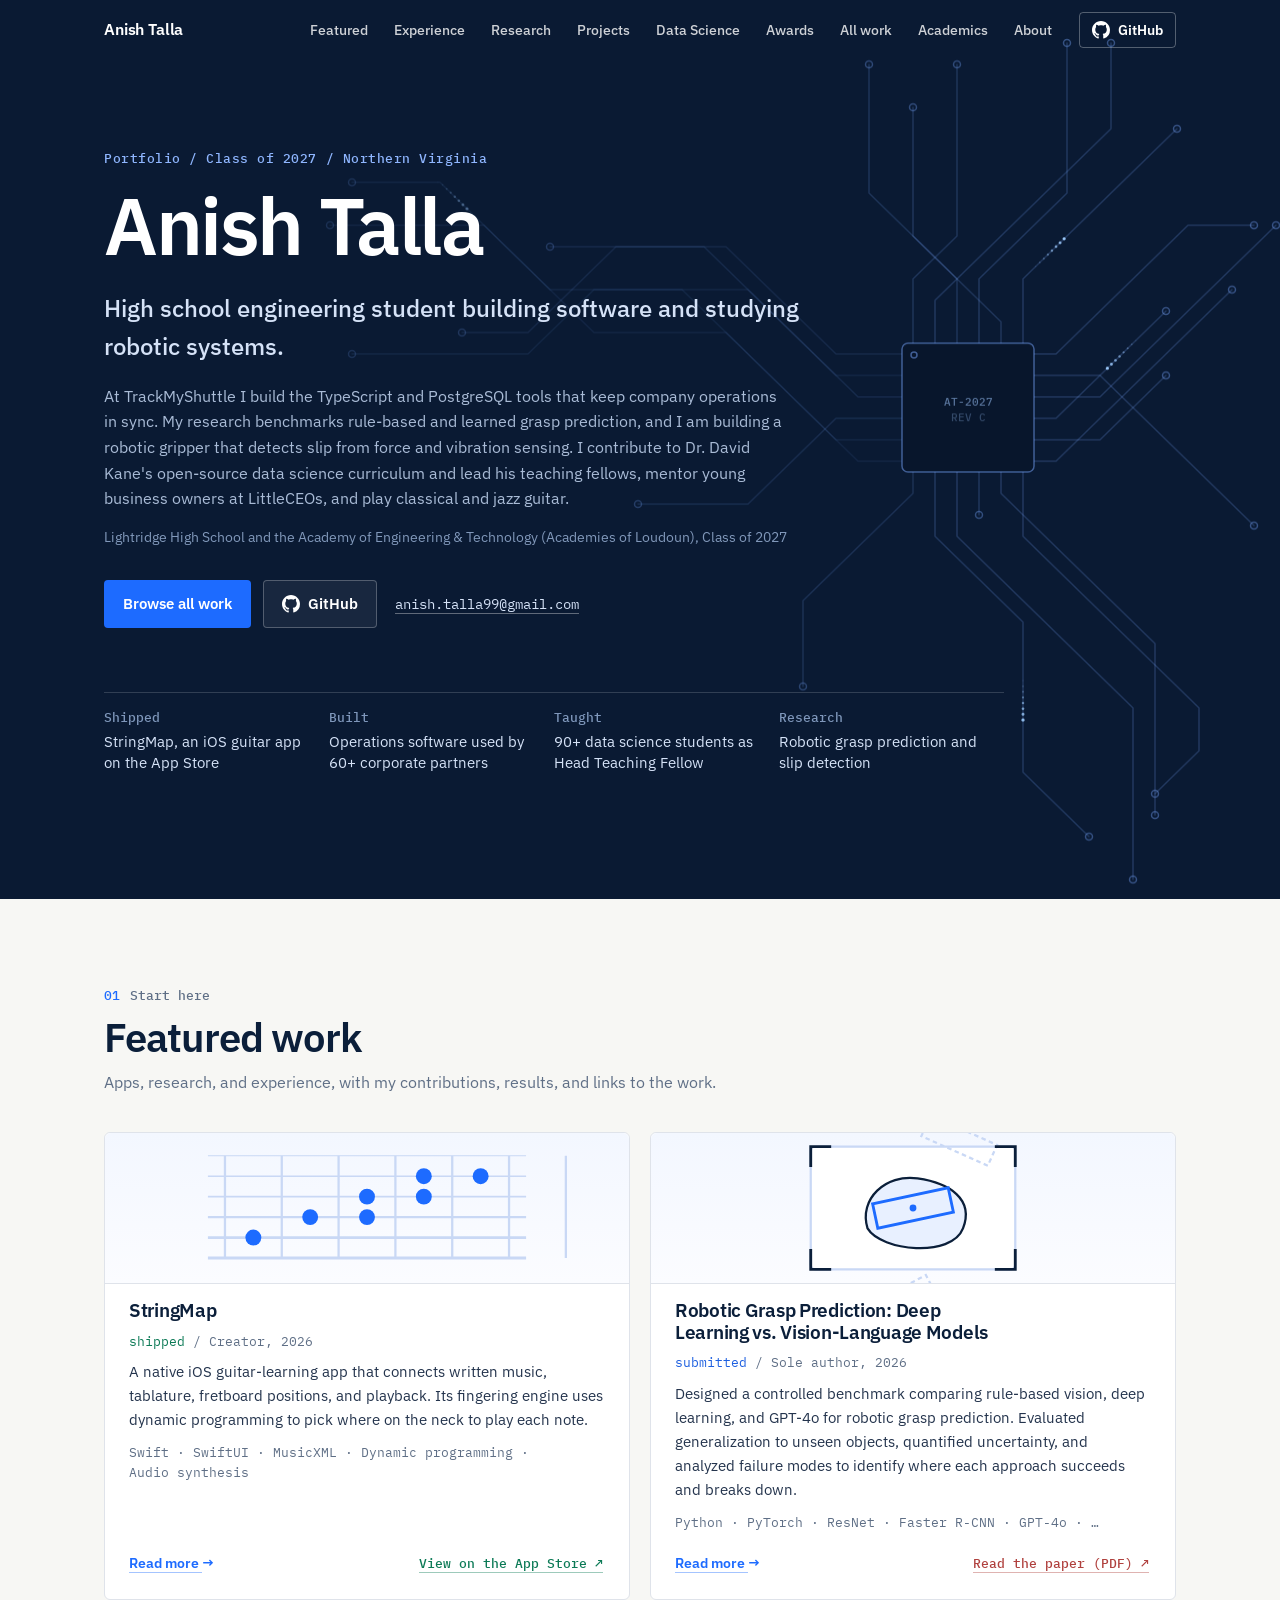
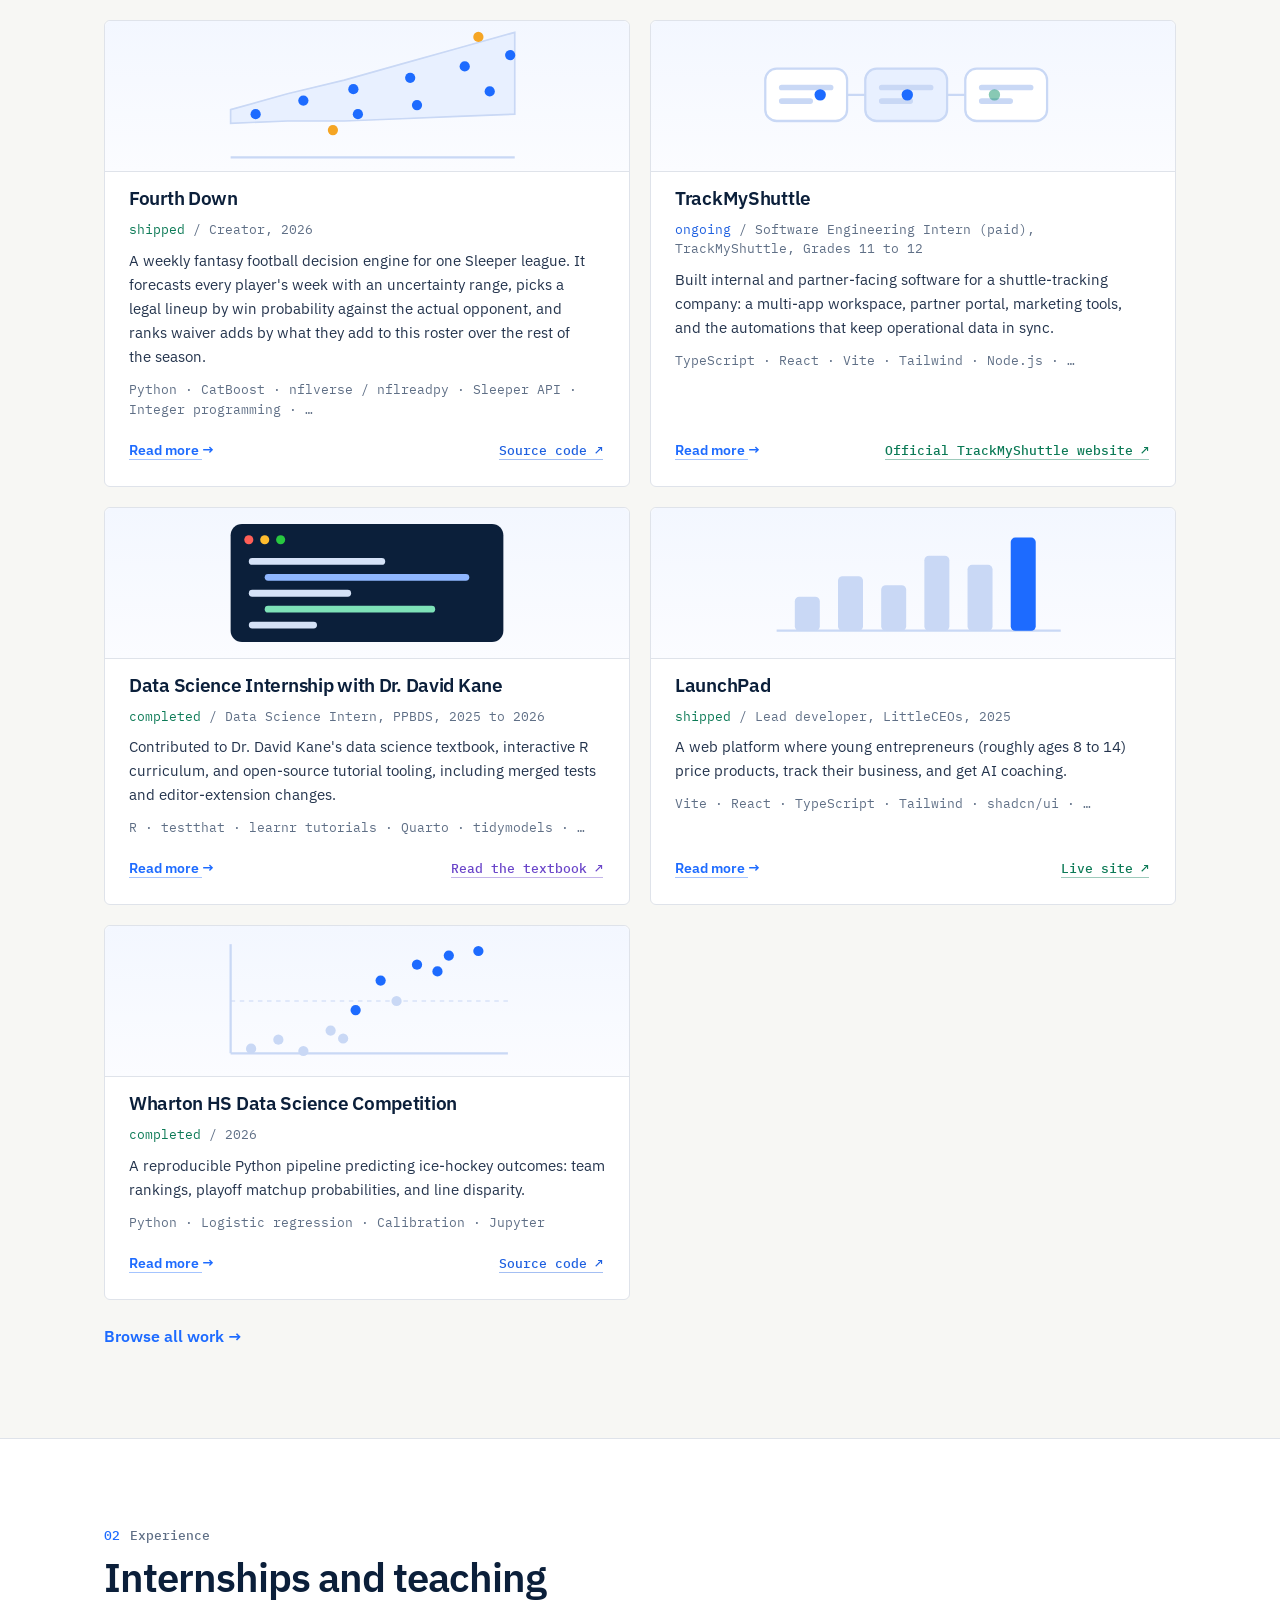
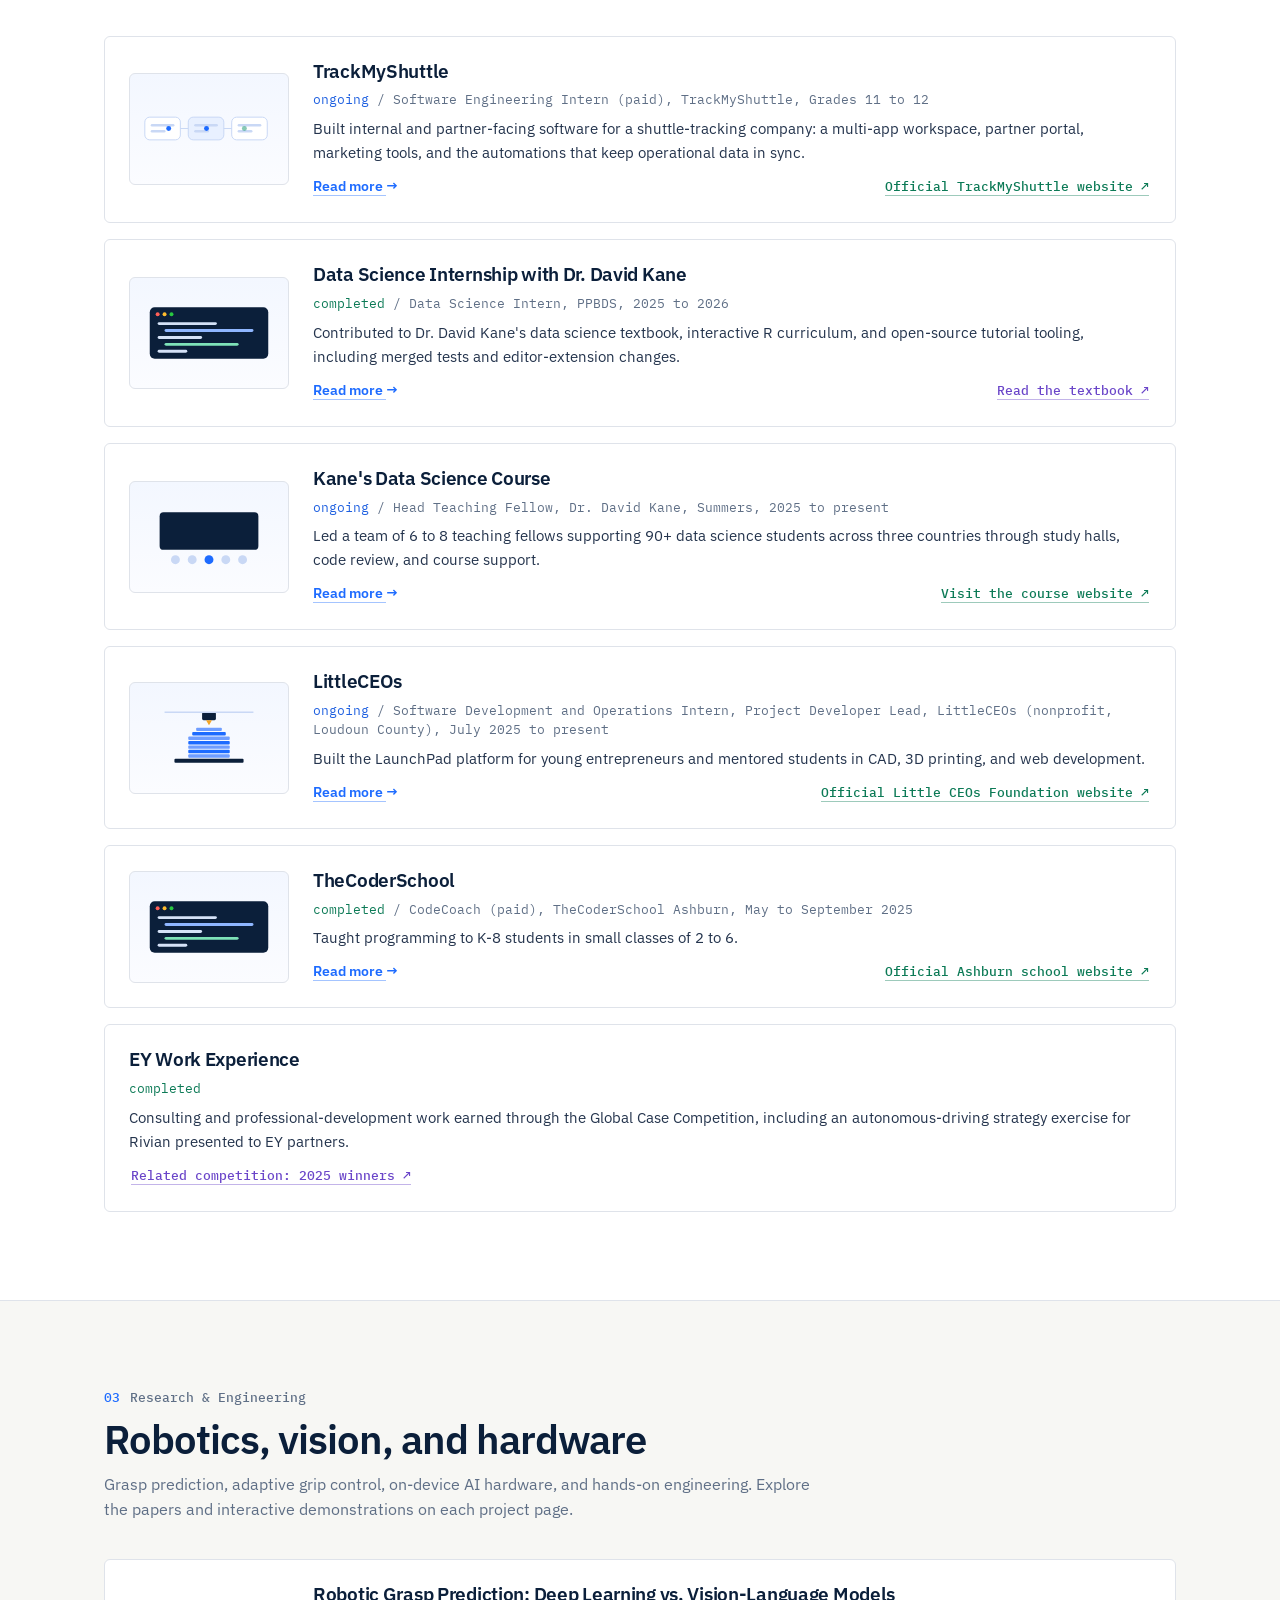
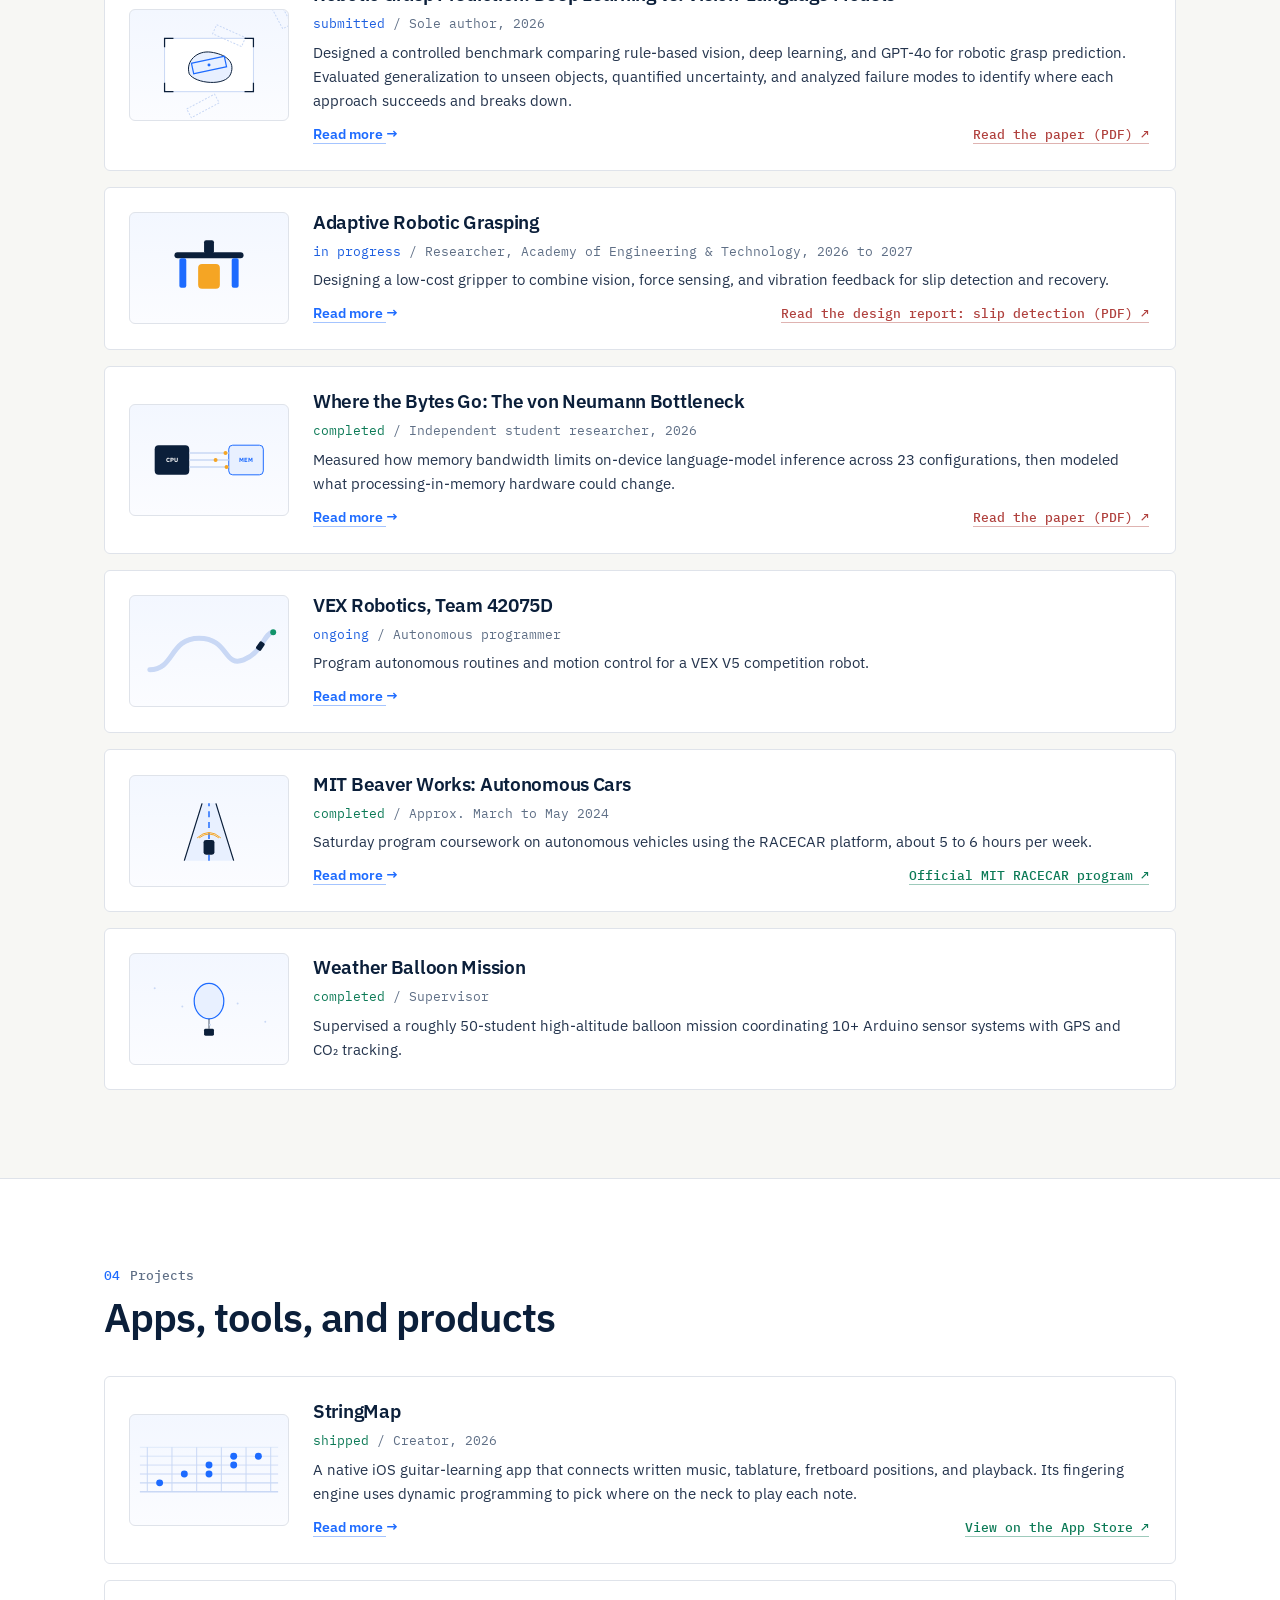
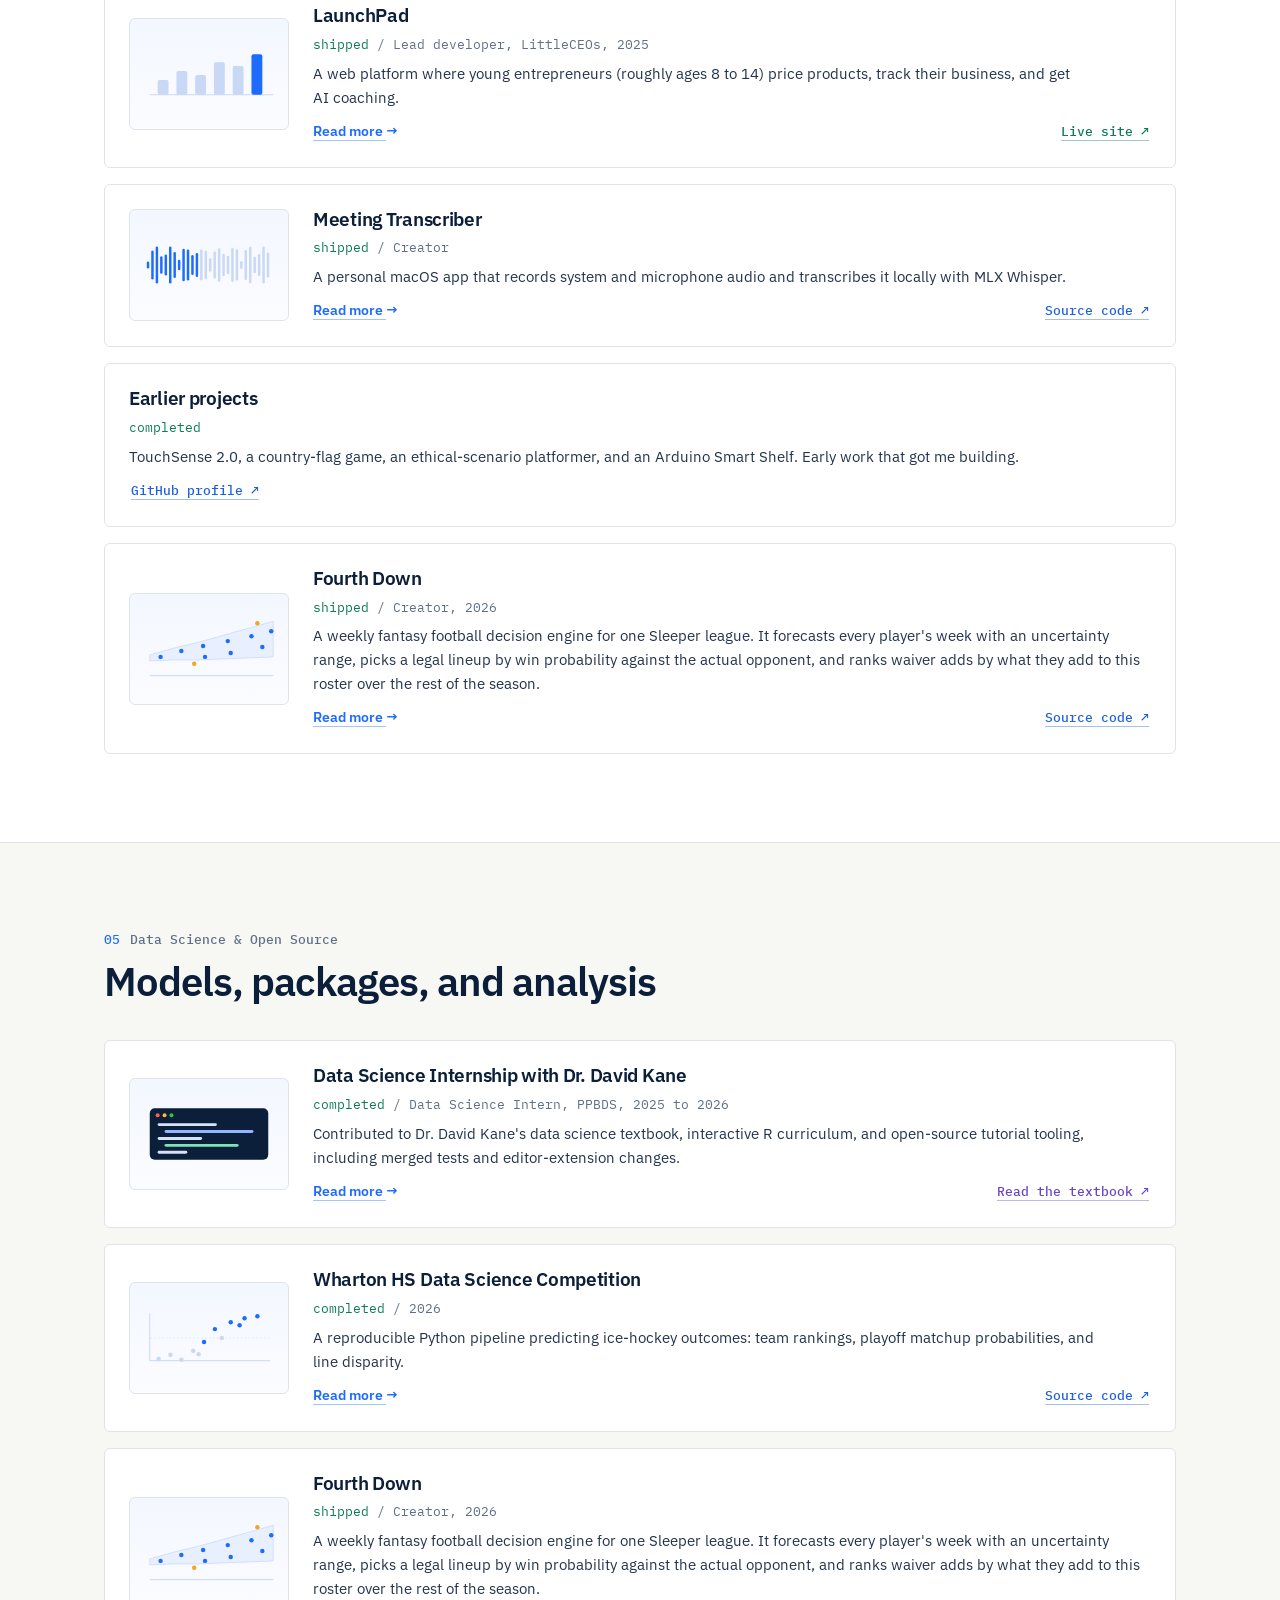
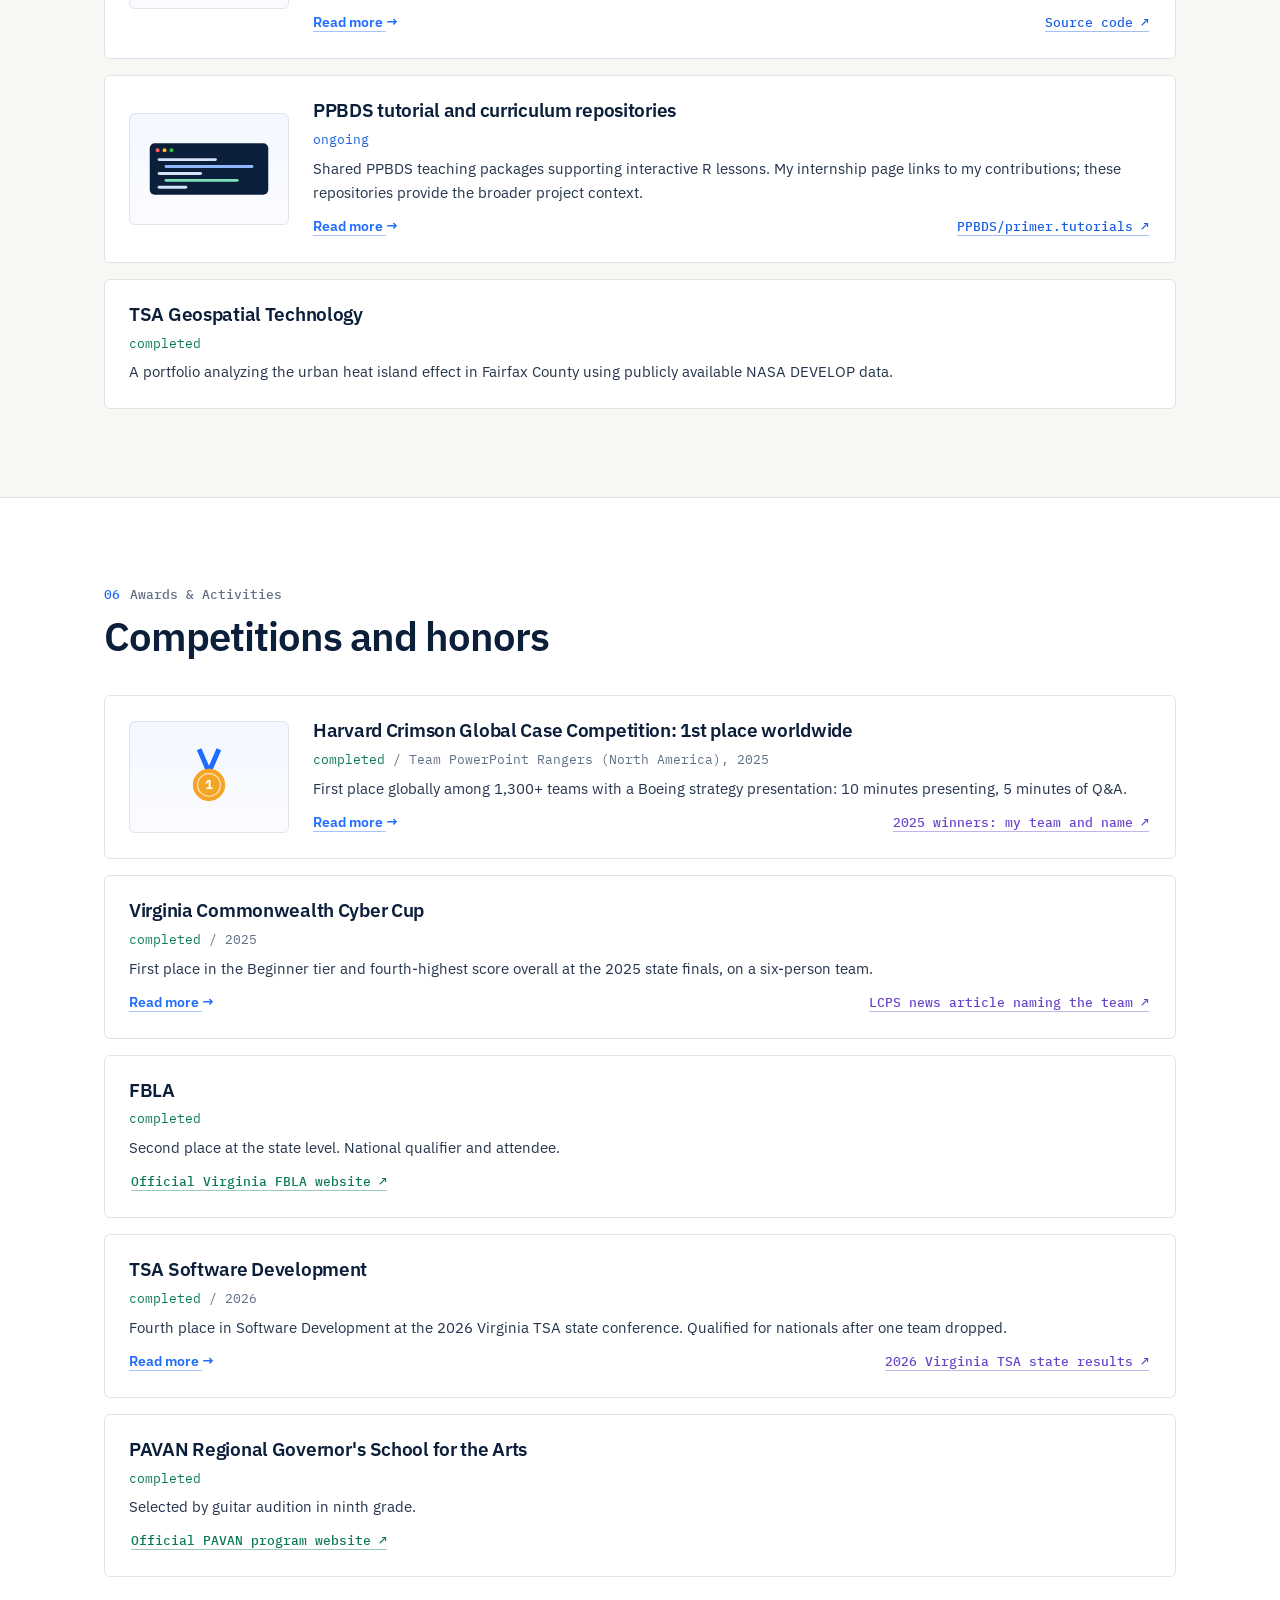
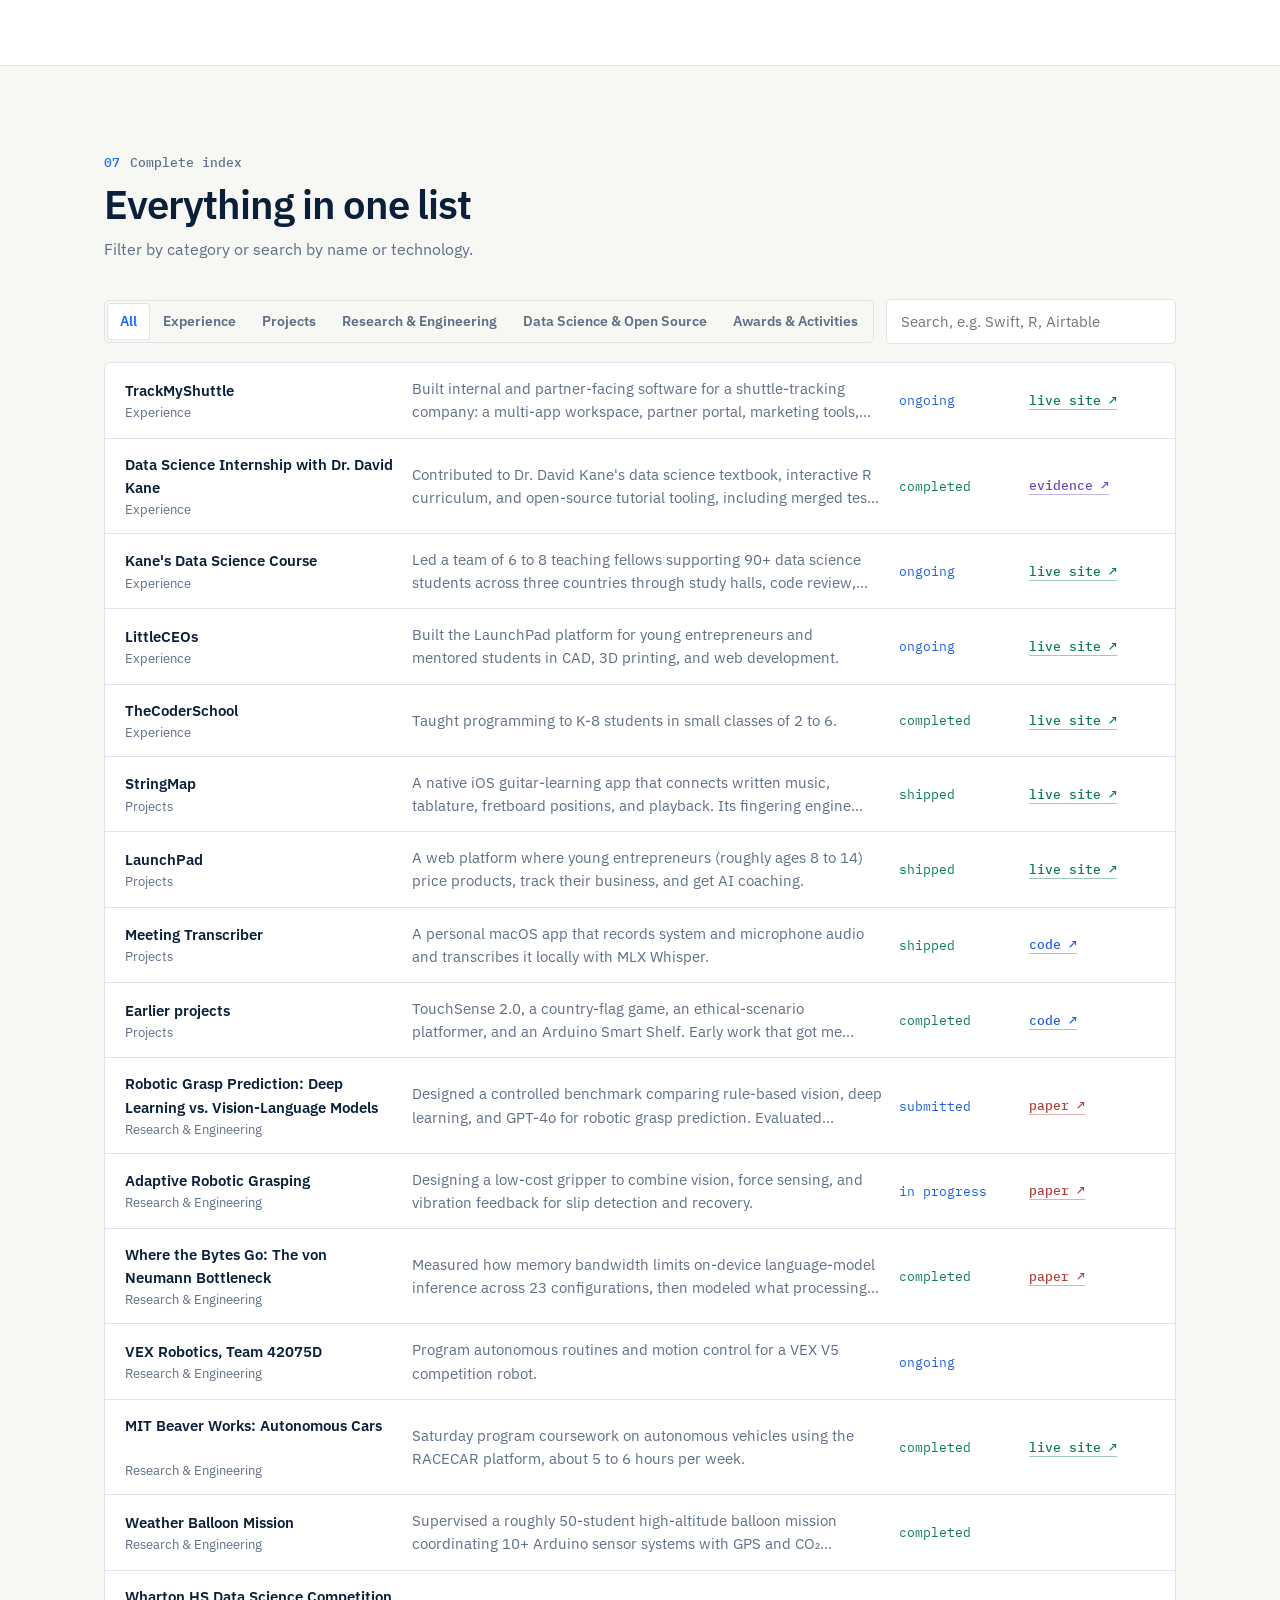
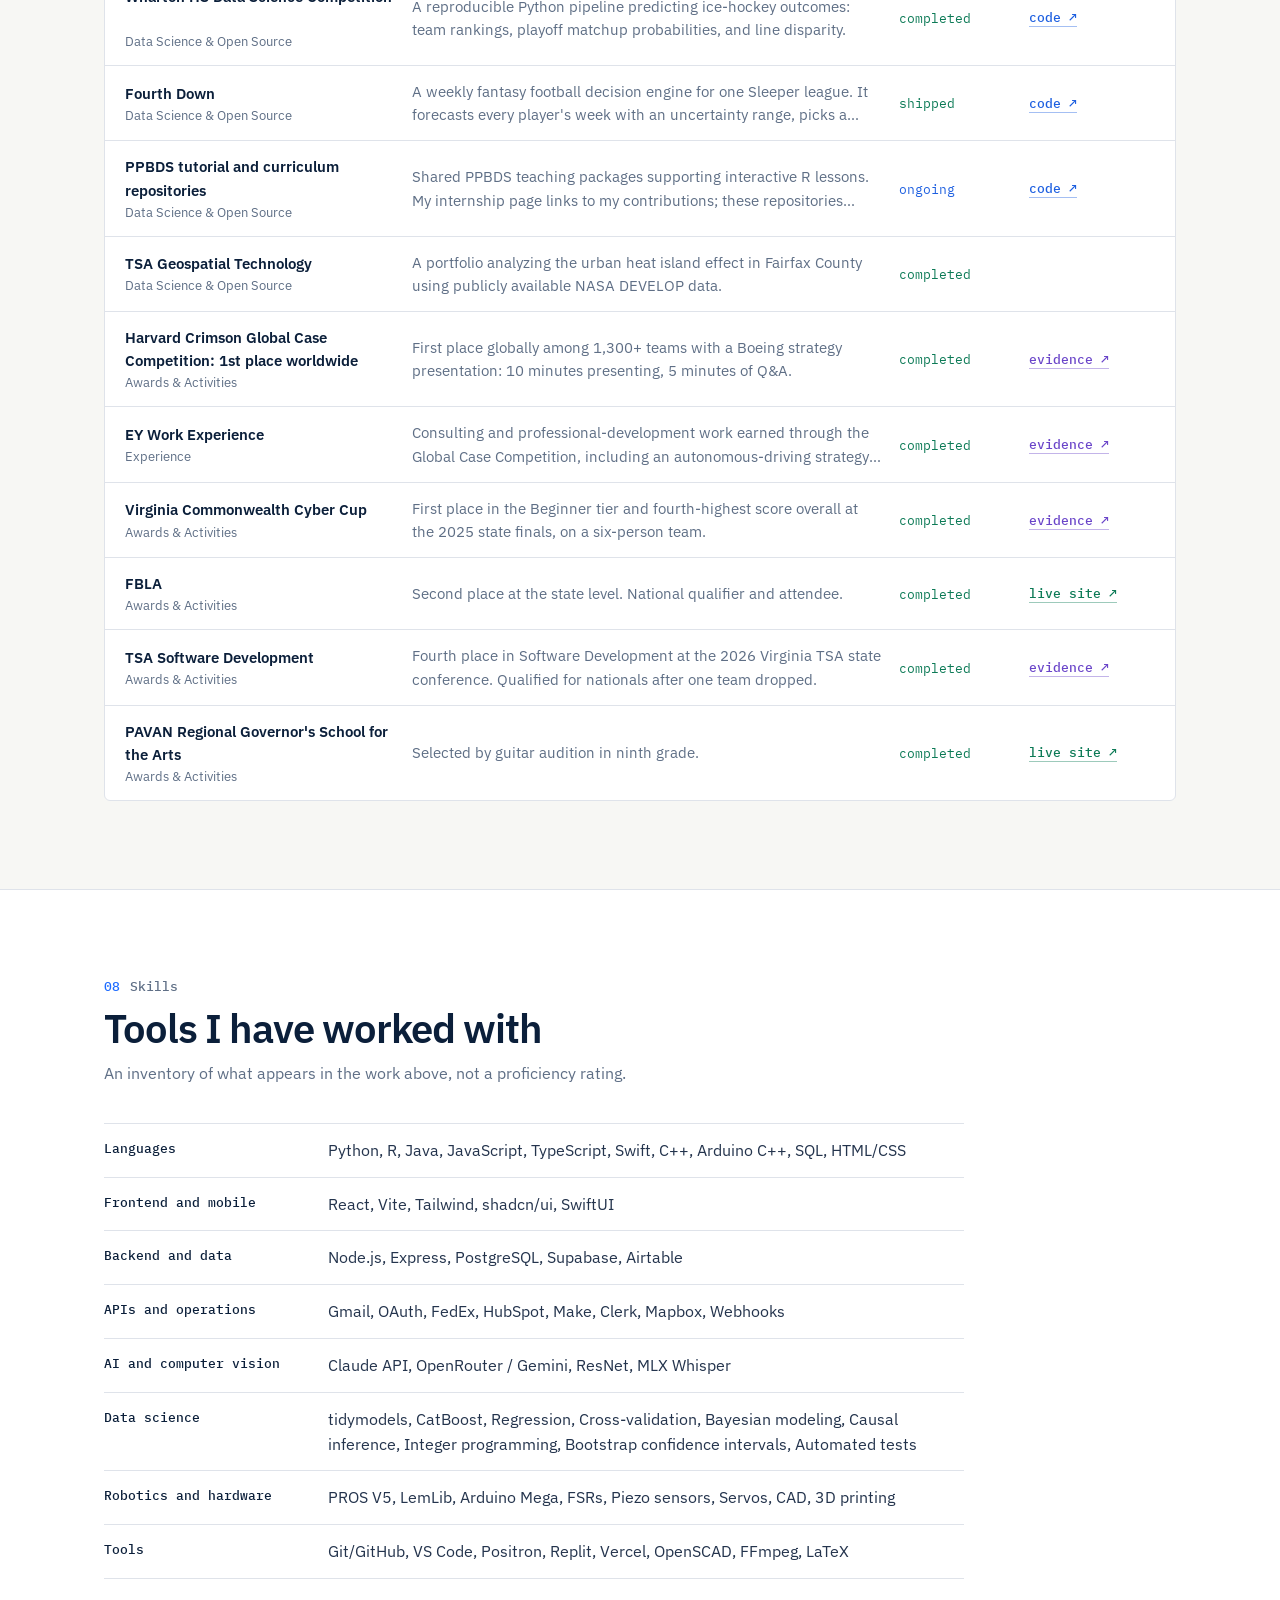
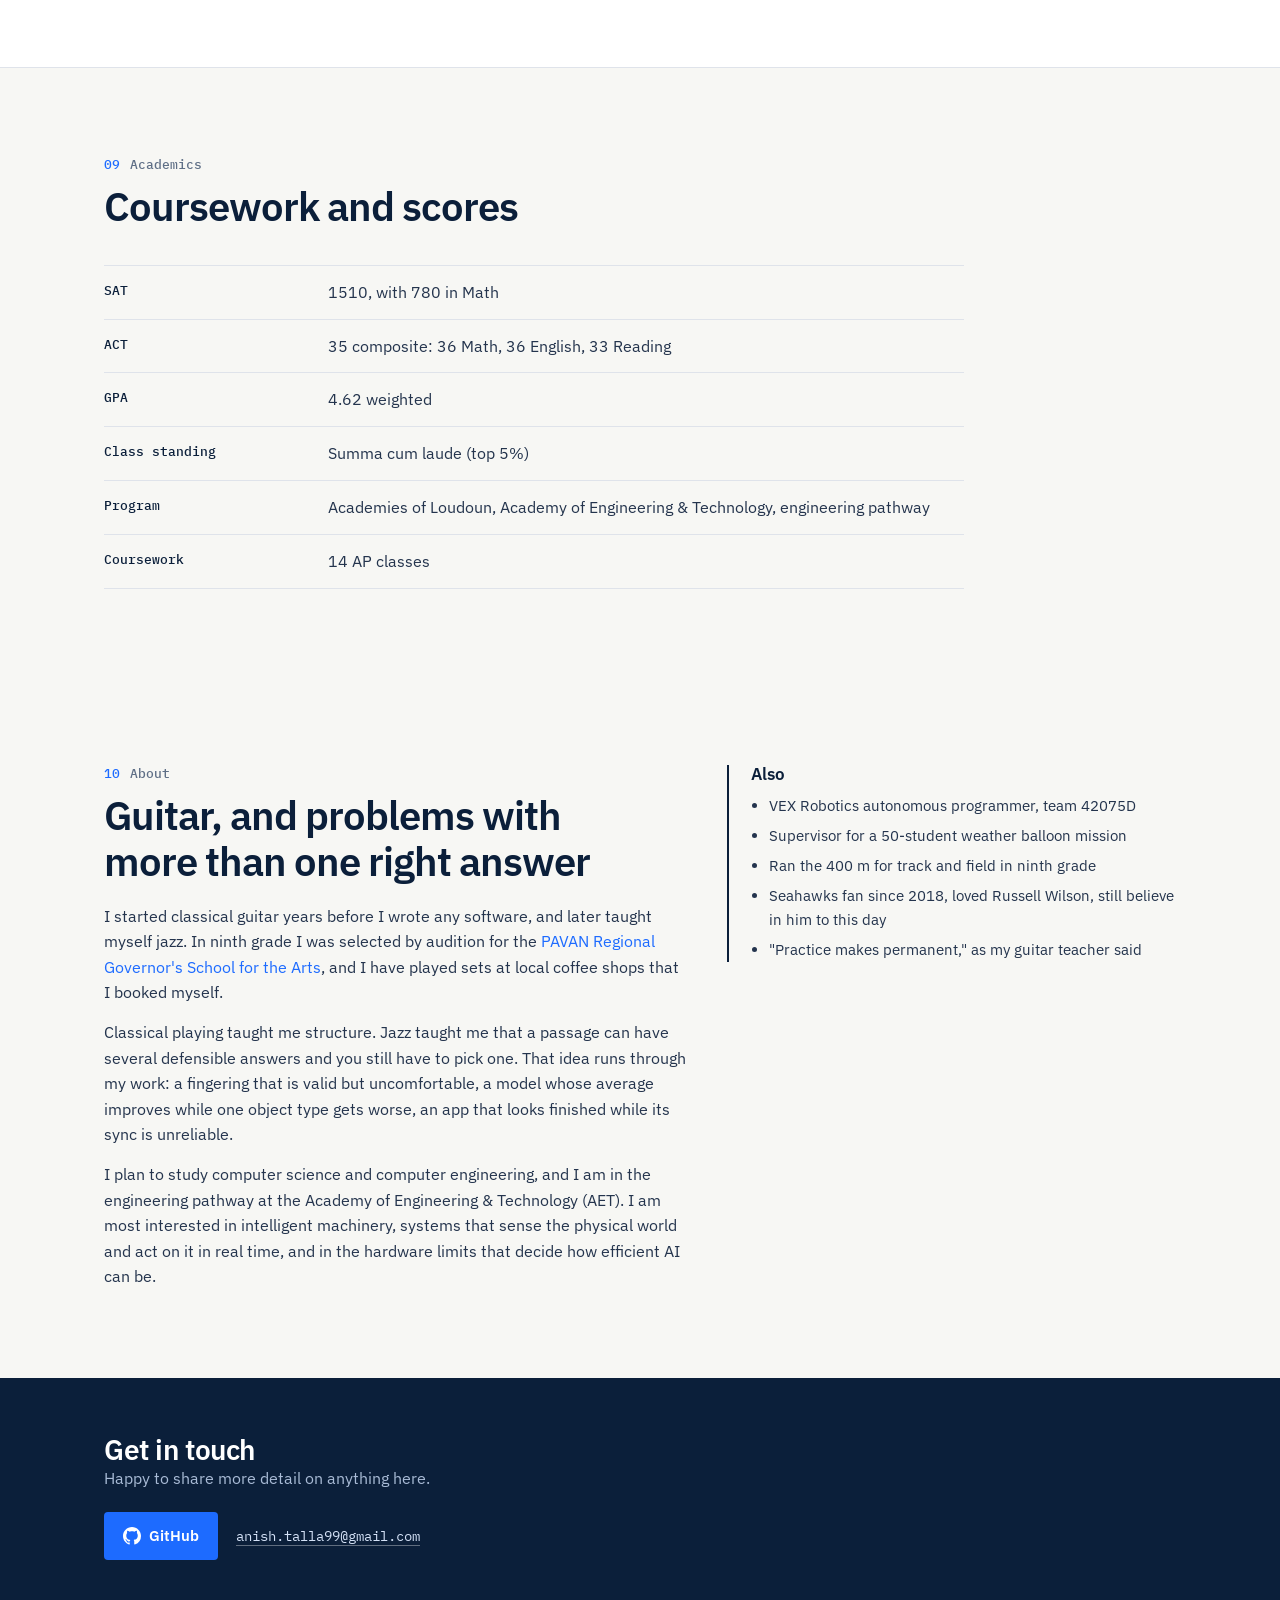
==== commit 536481f1: "Mention slip-detection gripper in intro" ====
--- a/index.html
+++ b/index.html
@@ -11,7 +11,7 @@
   <link rel="preconnect" href="https://fonts.googleapis.com">
   <link rel="preconnect" href="https://fonts.gstatic.com" crossorigin>
   <link href="https://fonts.googleapis.com/css2?family=IBM+Plex+Mono:wght@400;500;600&family=IBM+Plex+Sans:wght@400;500;600;700&display=swap" rel="stylesheet">
-  <link rel="stylesheet" href="css/styles.css?v=20260921b">
+  <link rel="stylesheet" href="css/styles.css?v=20260921c">
 </head>
 <body>
   <a class="skip" href="#featured">Skip to content</a>
@@ -181,13 +181,13 @@
     </div>
   </footer>
 
-  <script src="js/data.js?v=20260921b"></script>
-  <script src="js/covers.js?v=20260921b"></script>
-  <script src="js/anim/hero.js?v=20260921b"></script>
-  <script src="js/anim/fretboard.js?v=20260921b"></script>
-  <script src="js/anim/gripper.js?v=20260921b"></script>
-  <script src="js/anim/sync.js?v=20260921b"></script>
-  <script src="js/common.js?v=20260921b"></script>
-  <script src="js/main.js?v=20260921b"></script>
+  <script src="js/data.js?v=20260921c"></script>
+  <script src="js/covers.js?v=20260921c"></script>
+  <script src="js/anim/hero.js?v=20260921c"></script>
+  <script src="js/anim/fretboard.js?v=20260921c"></script>
+  <script src="js/anim/gripper.js?v=20260921c"></script>
+  <script src="js/anim/sync.js?v=20260921c"></script>
+  <script src="js/common.js?v=20260921c"></script>
+  <script src="js/main.js?v=20260921c"></script>
 </body>
 </html>
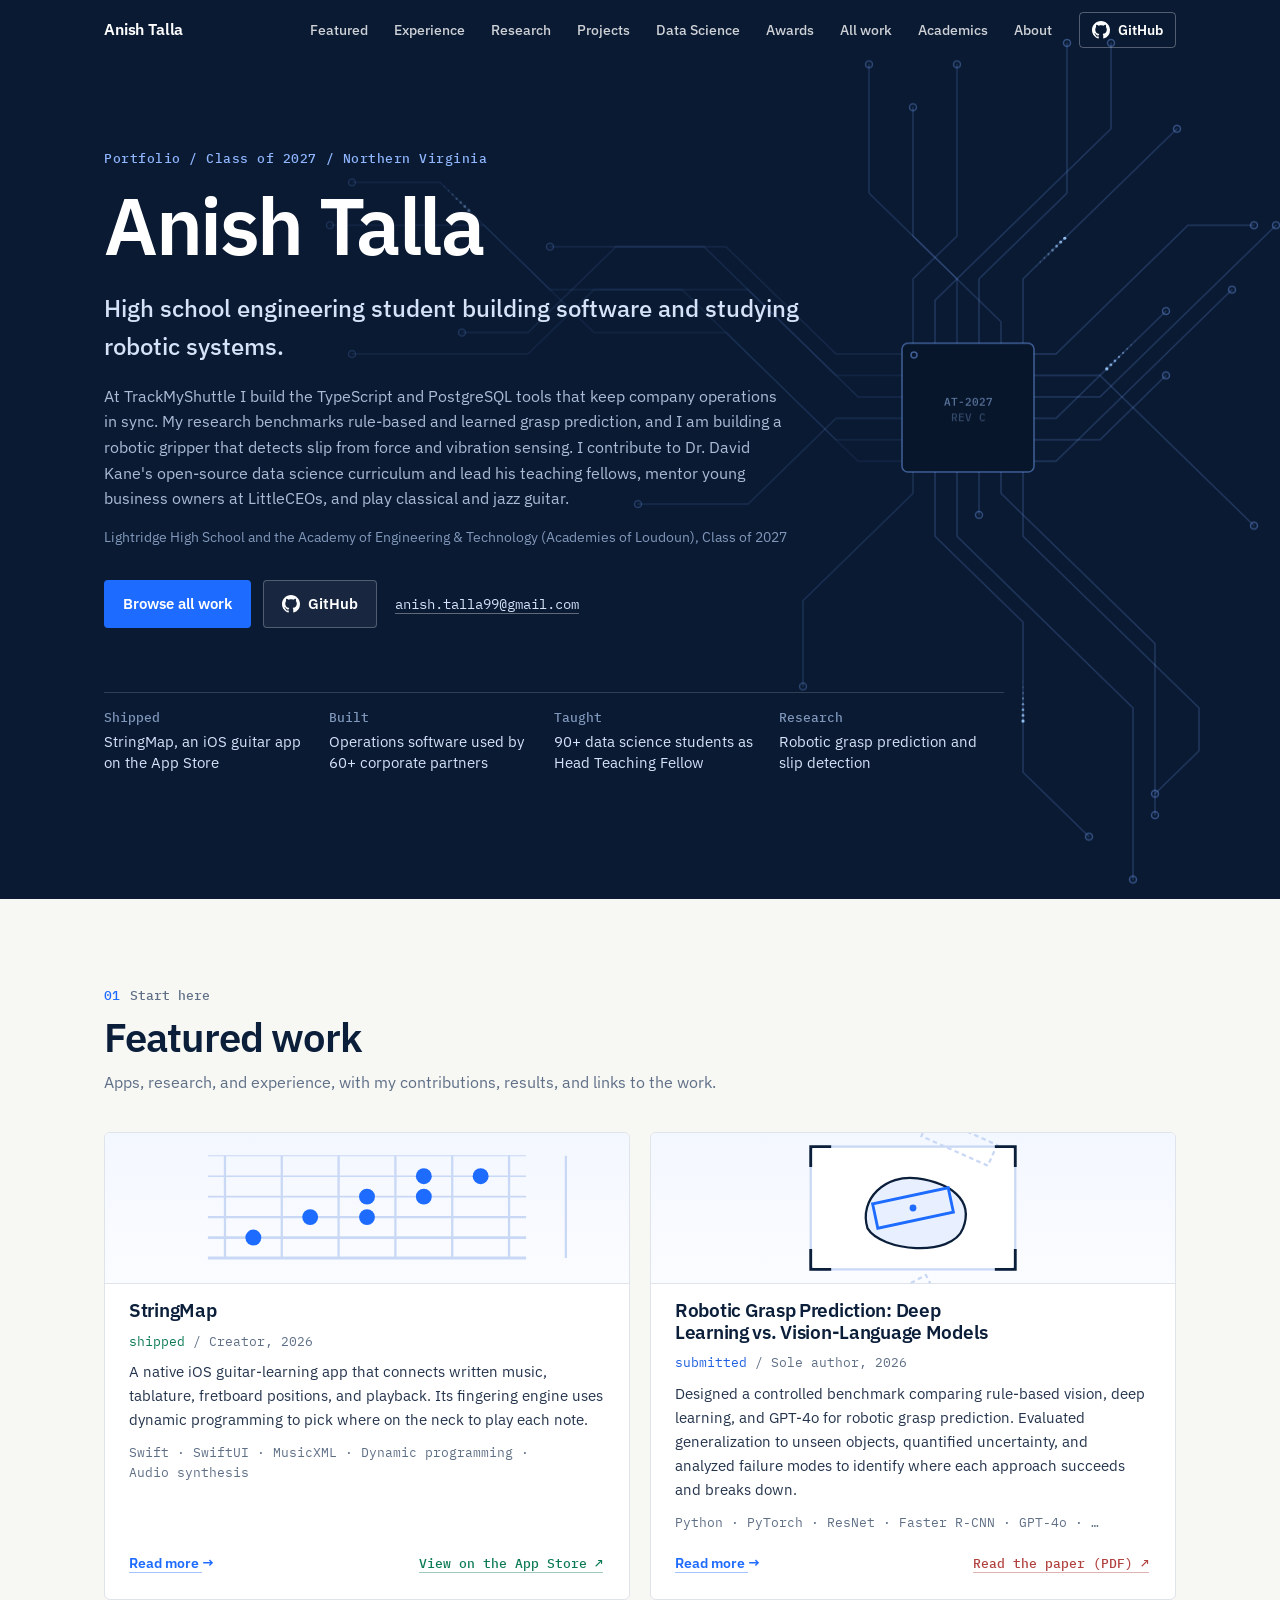
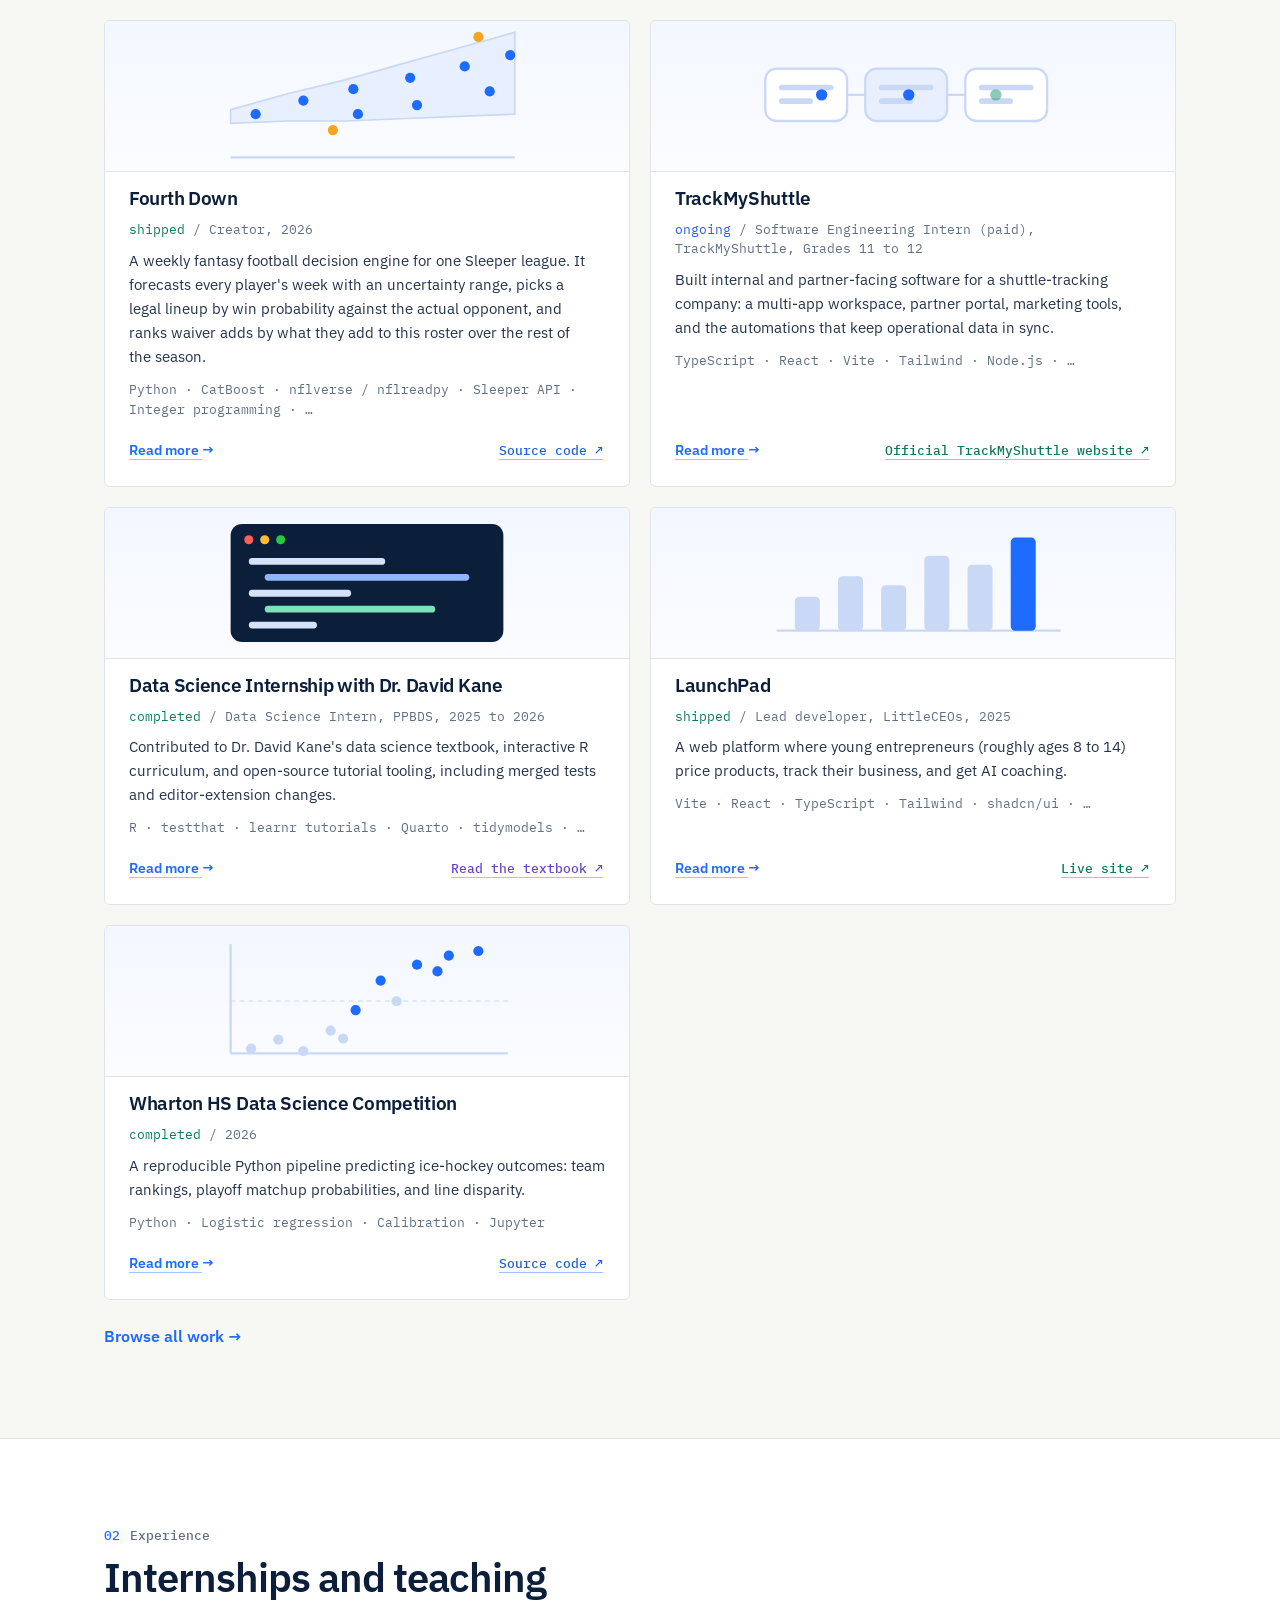
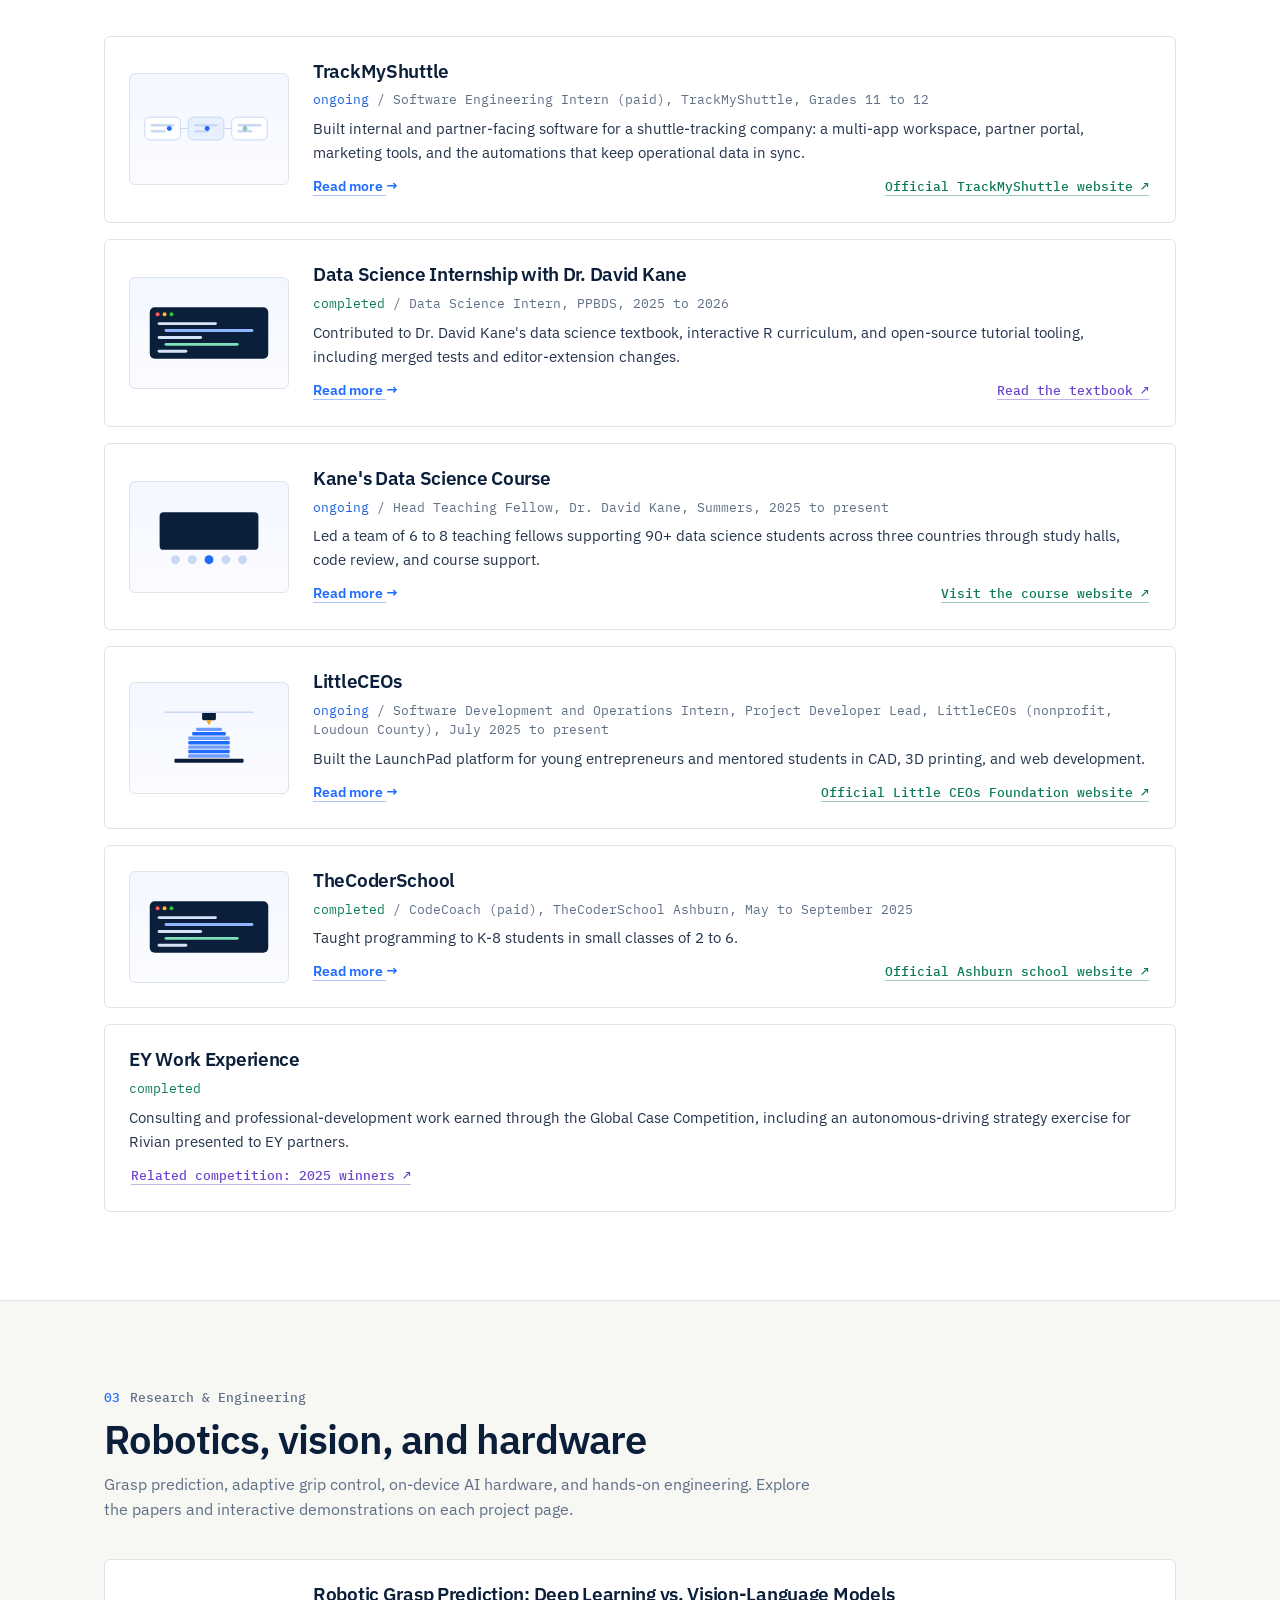
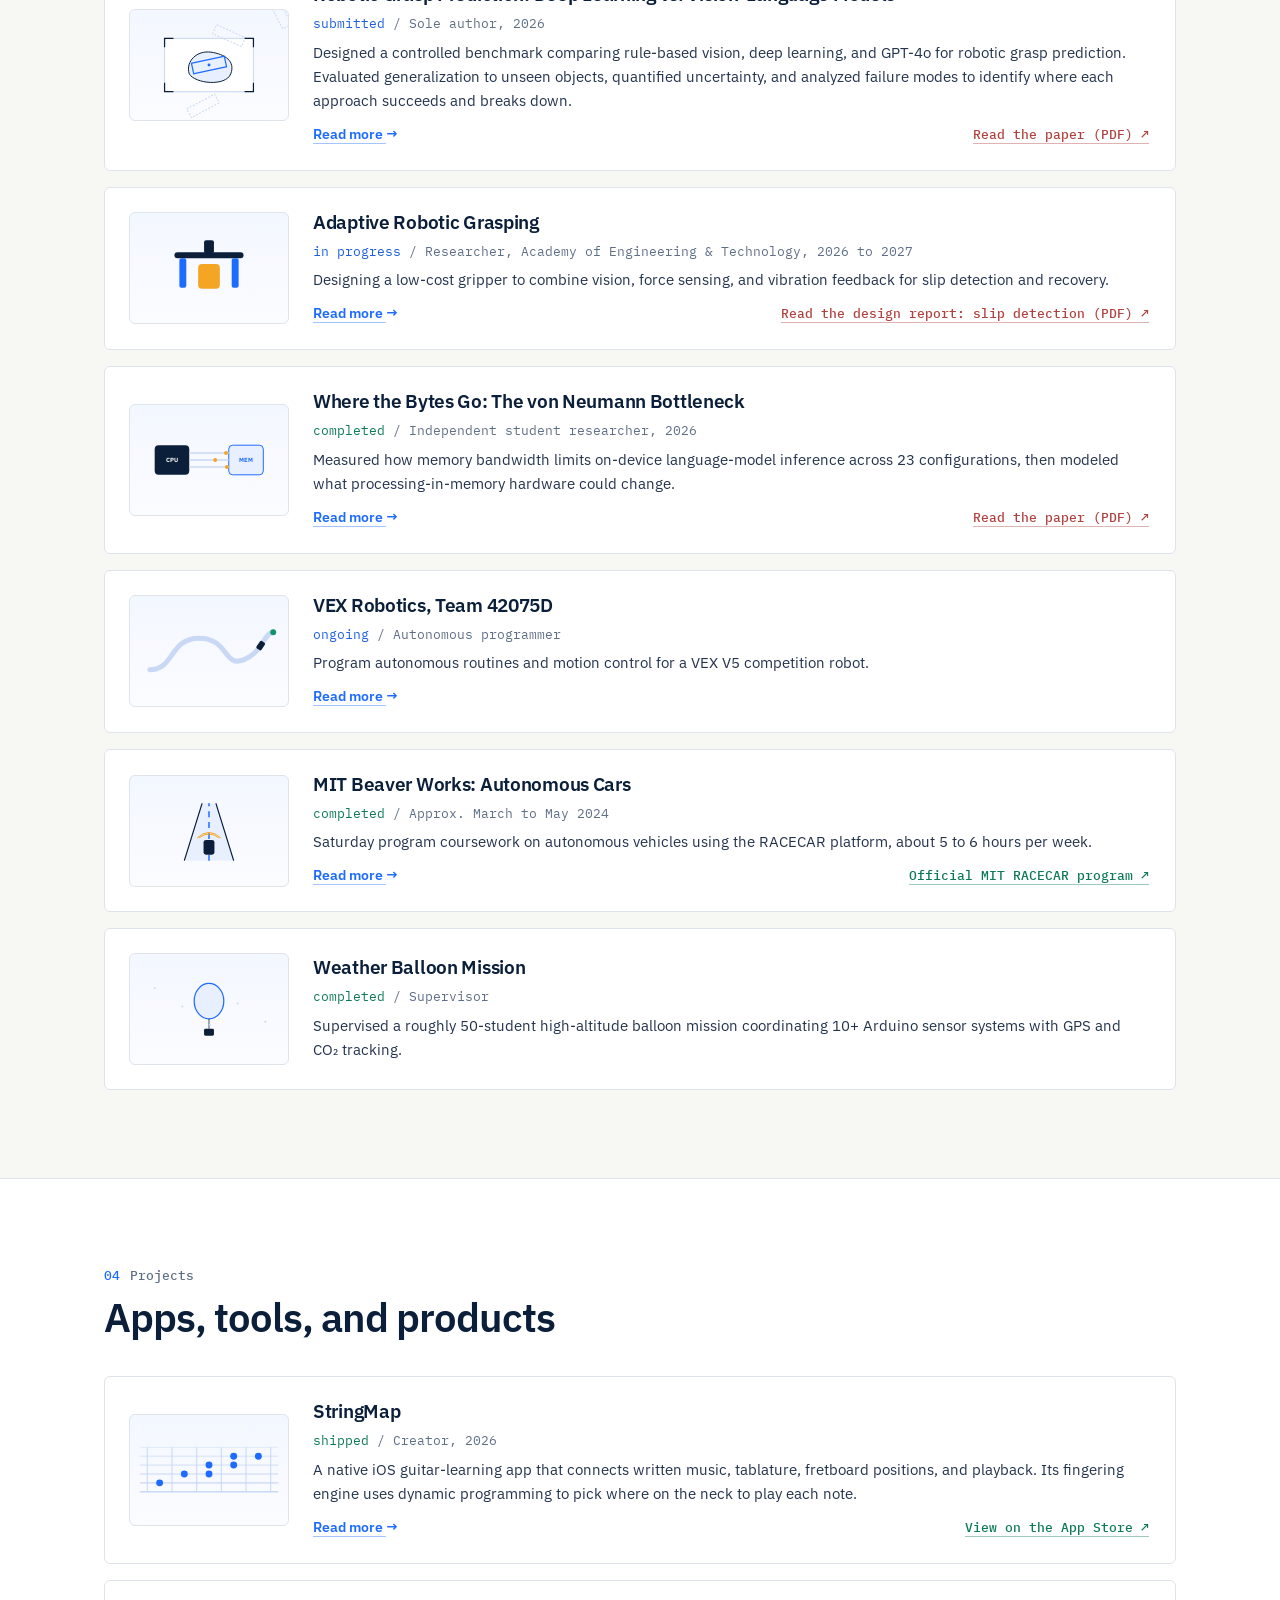
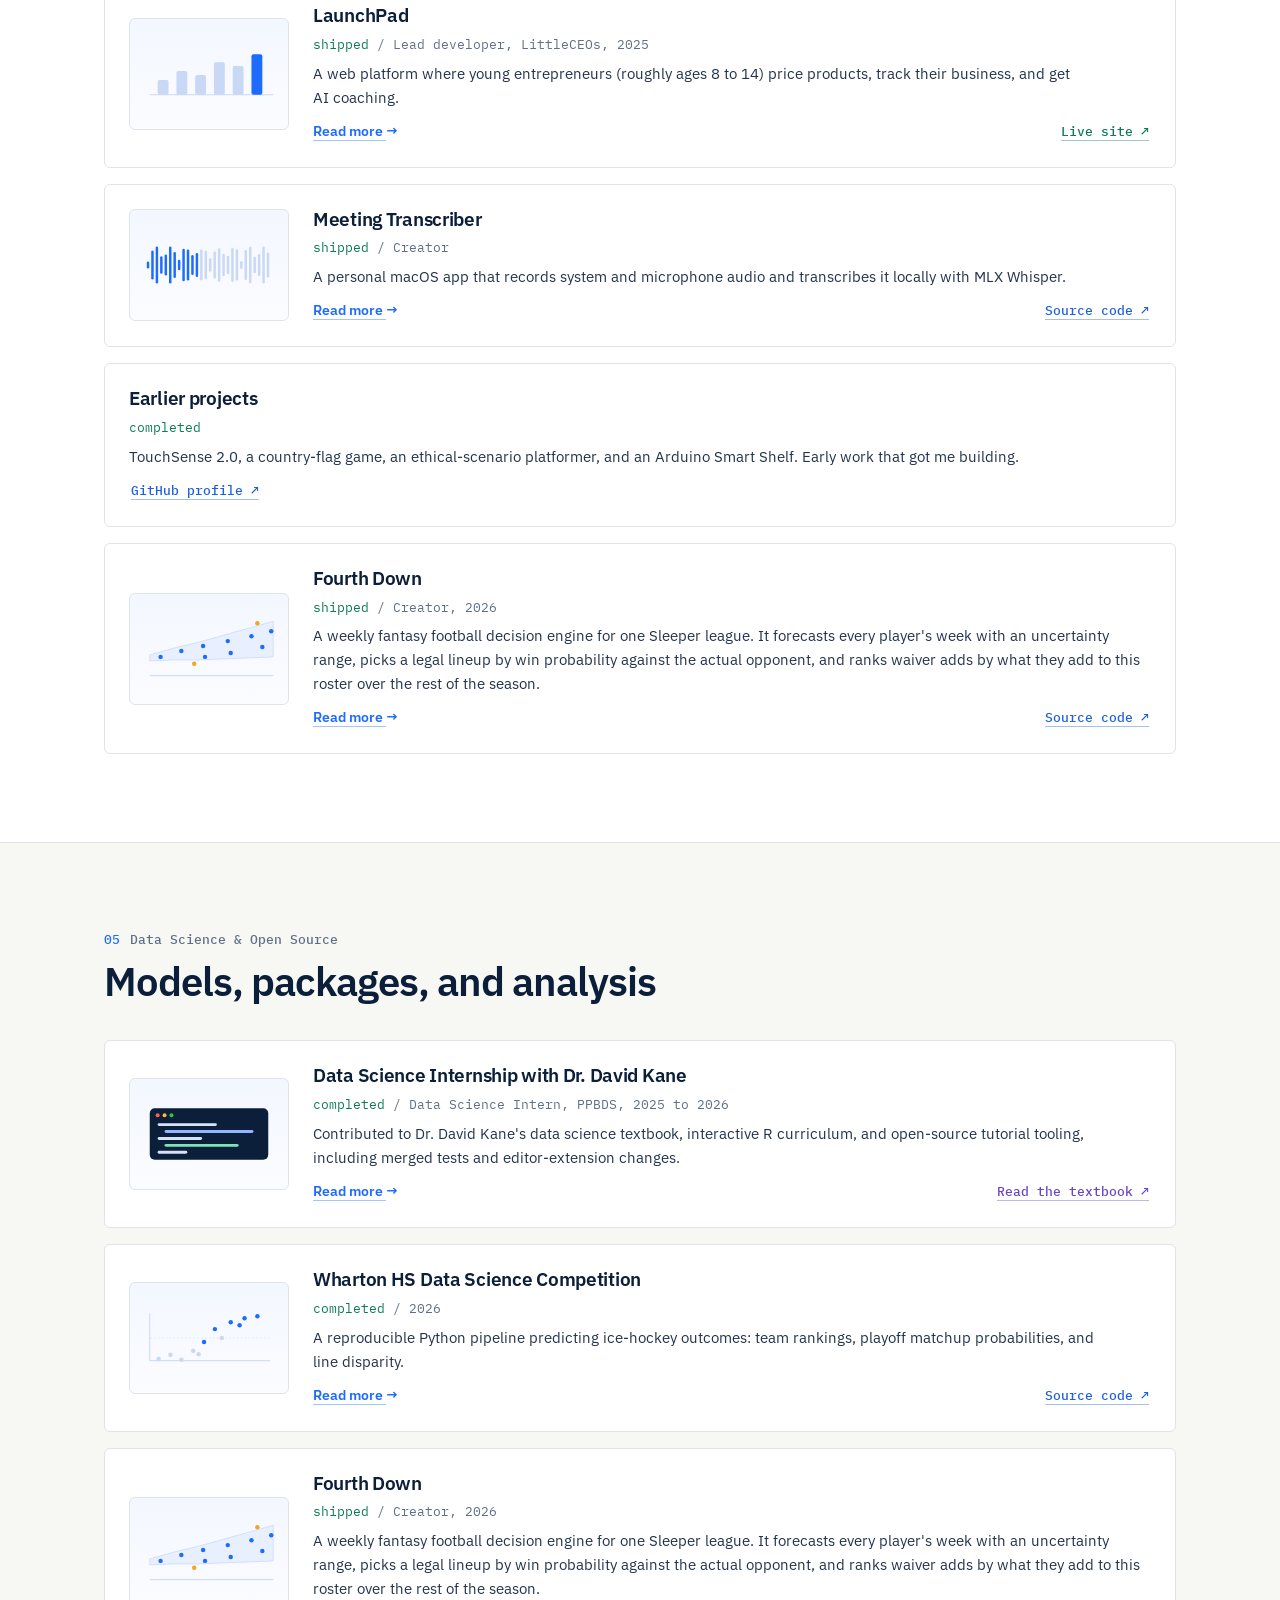
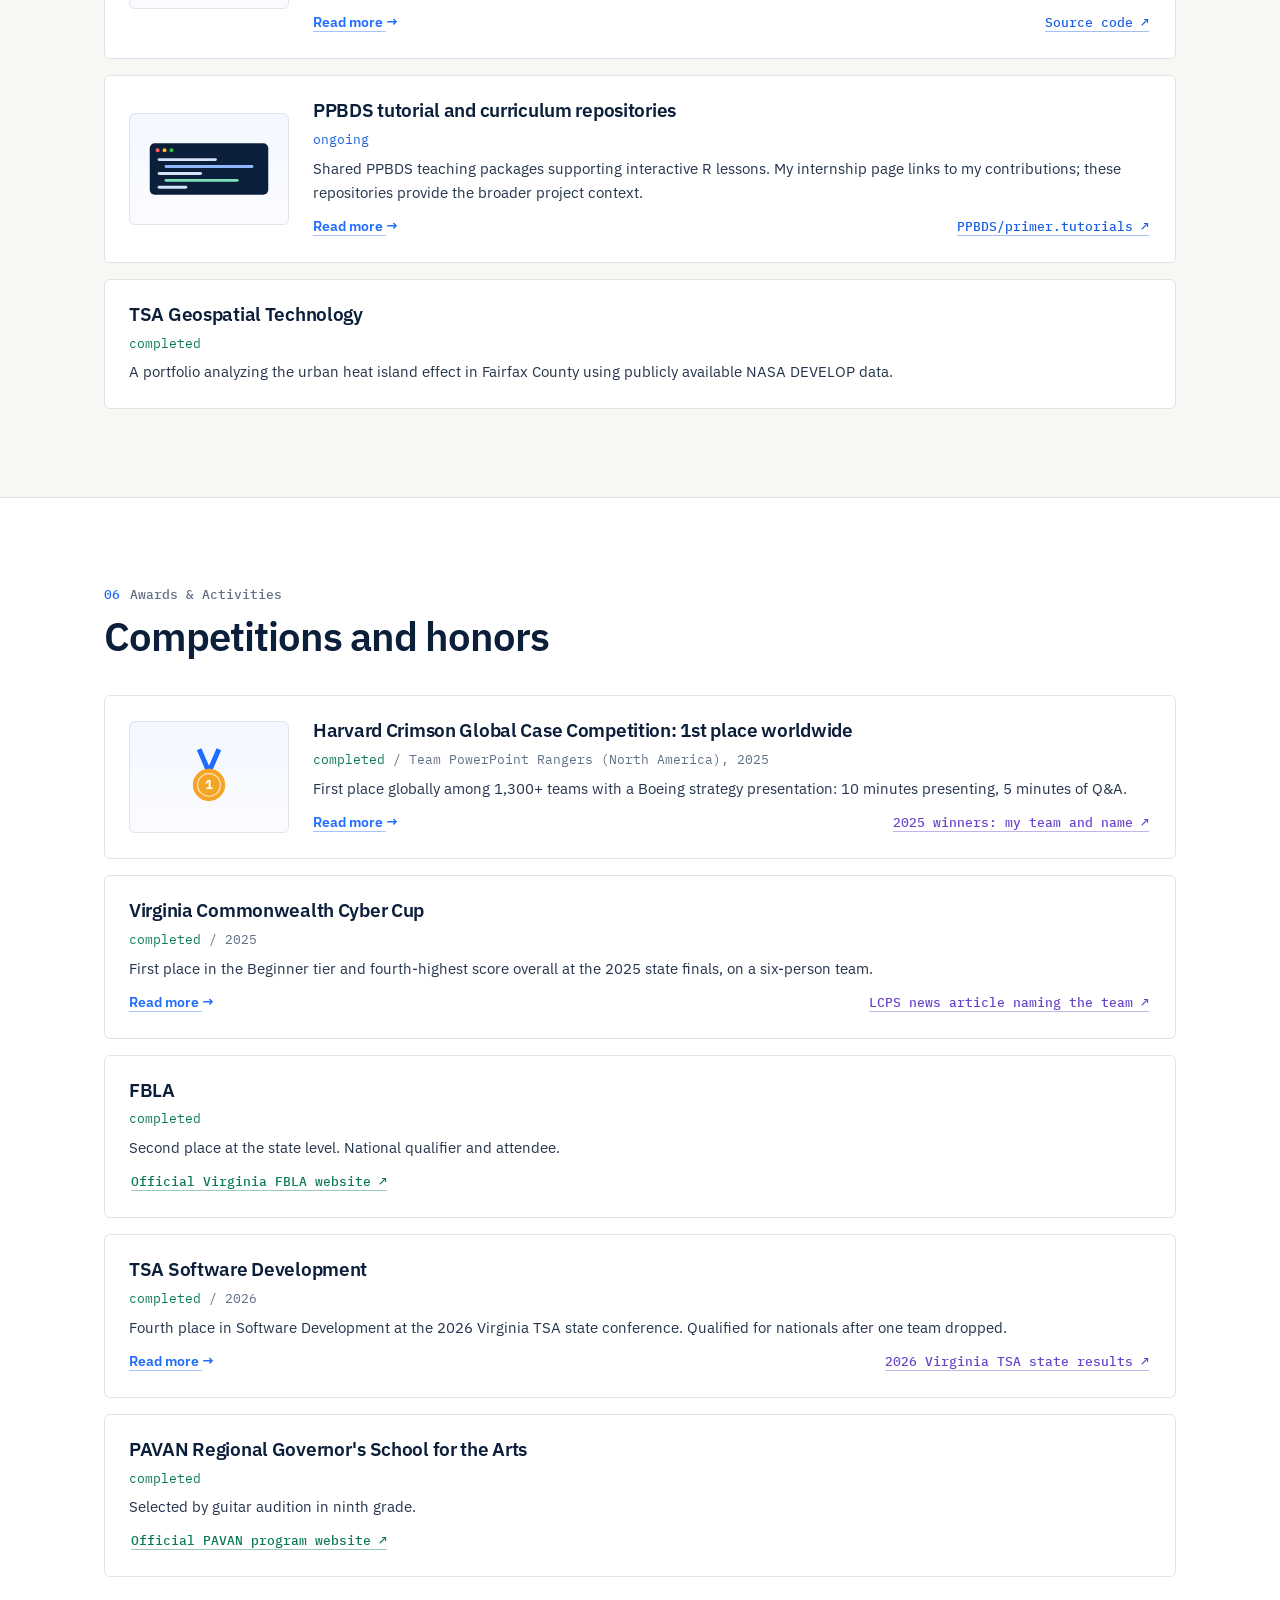
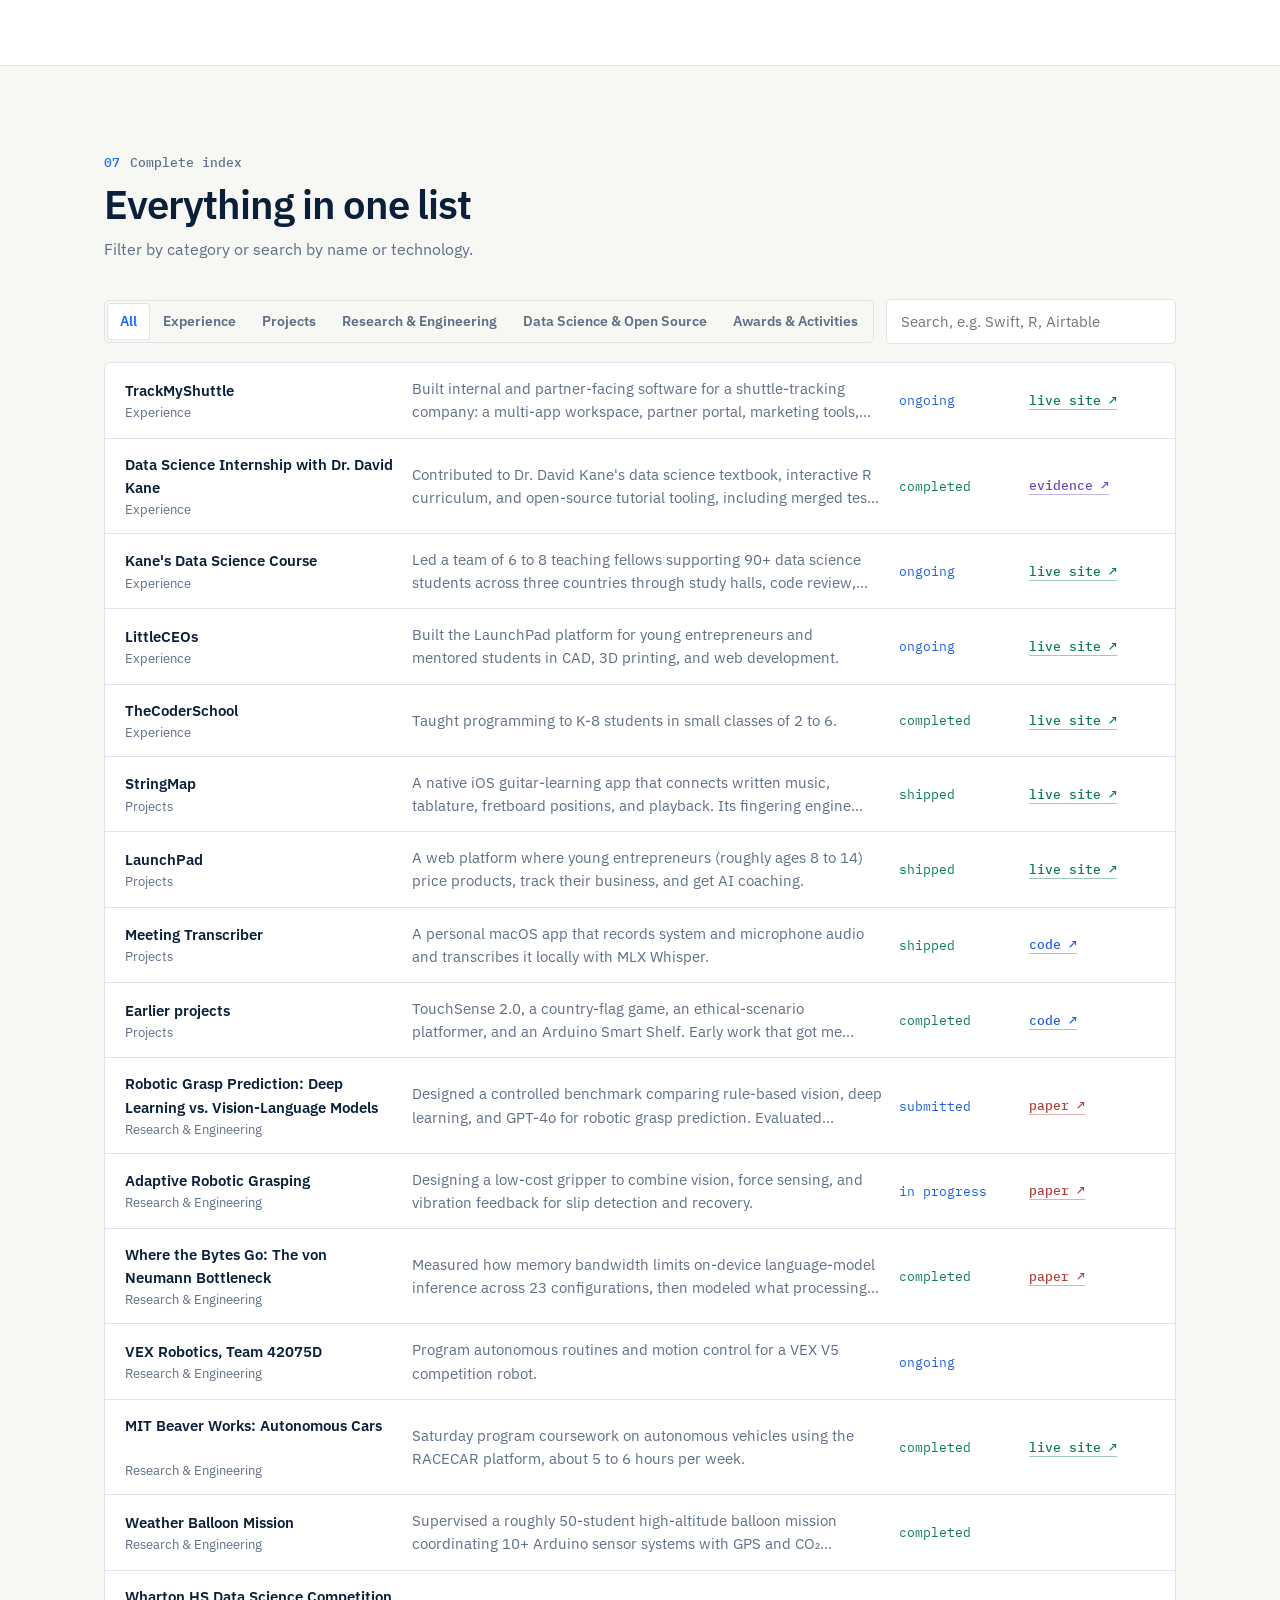
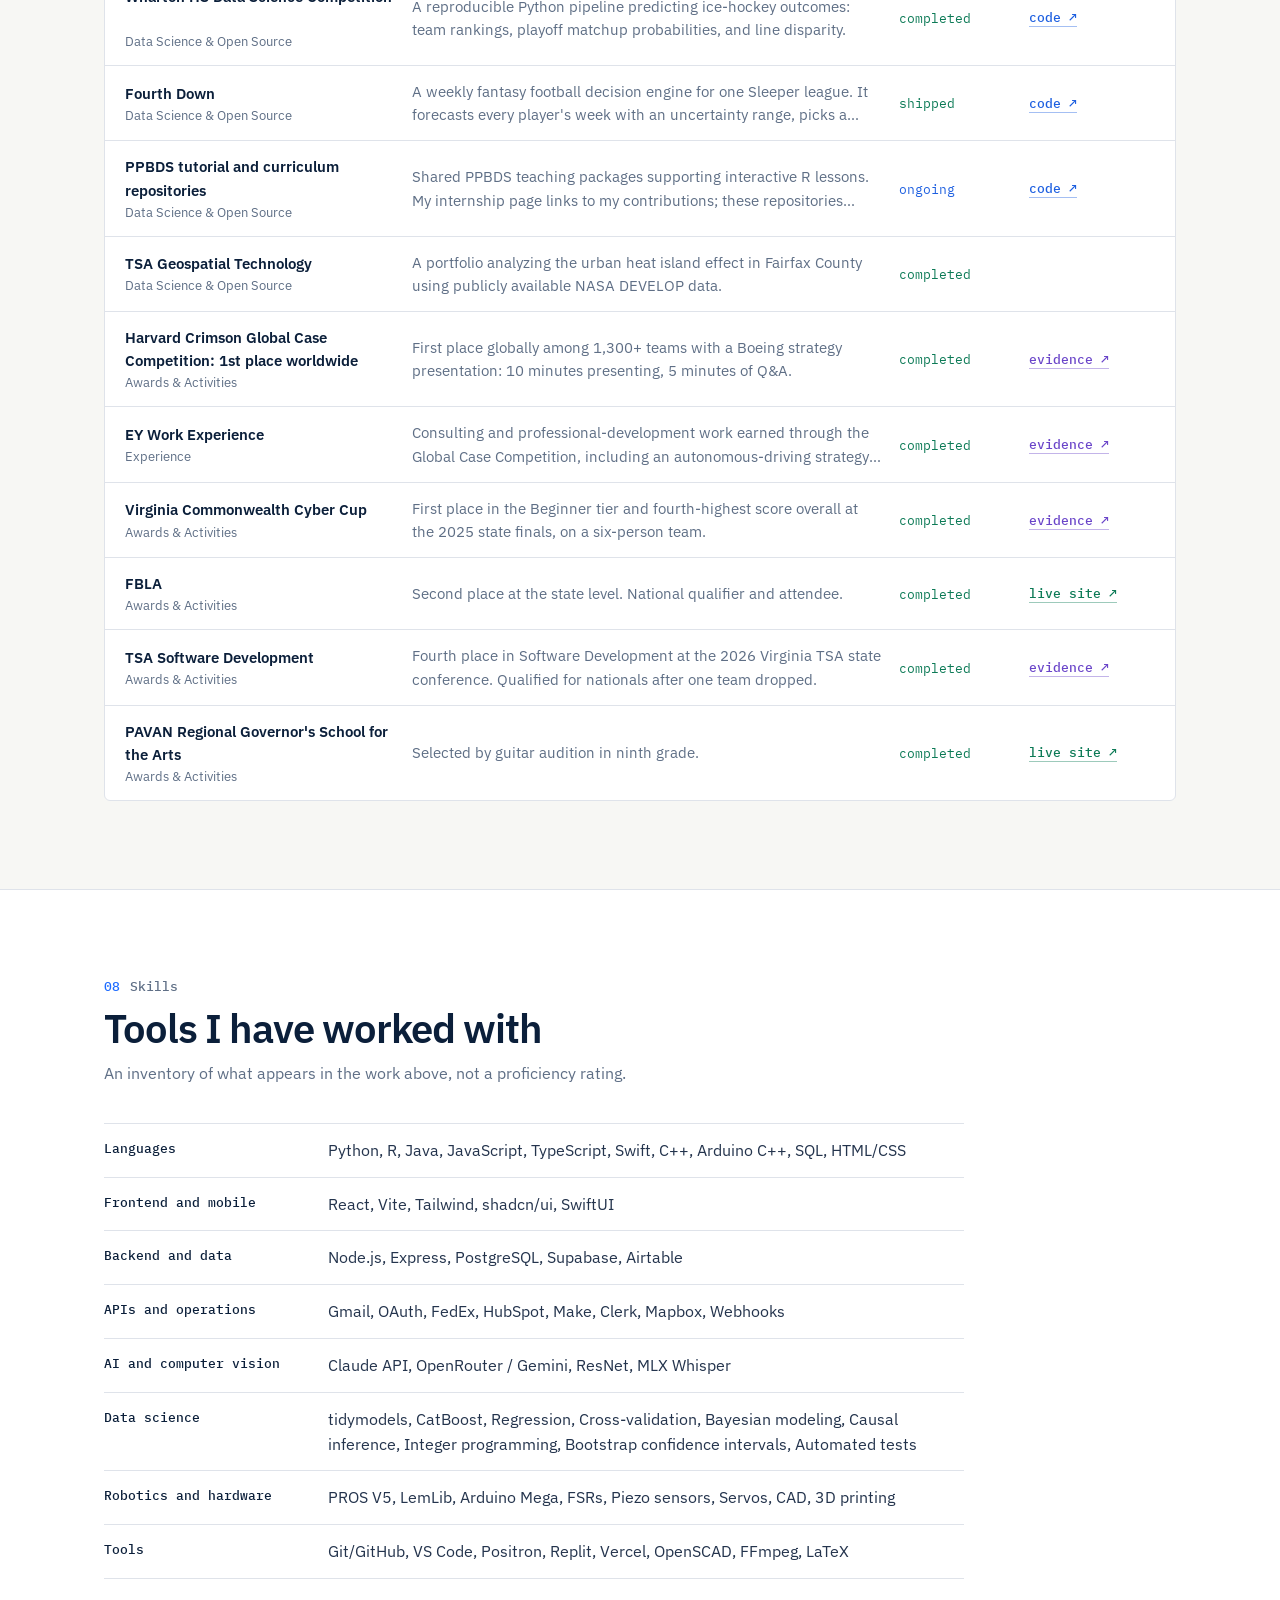
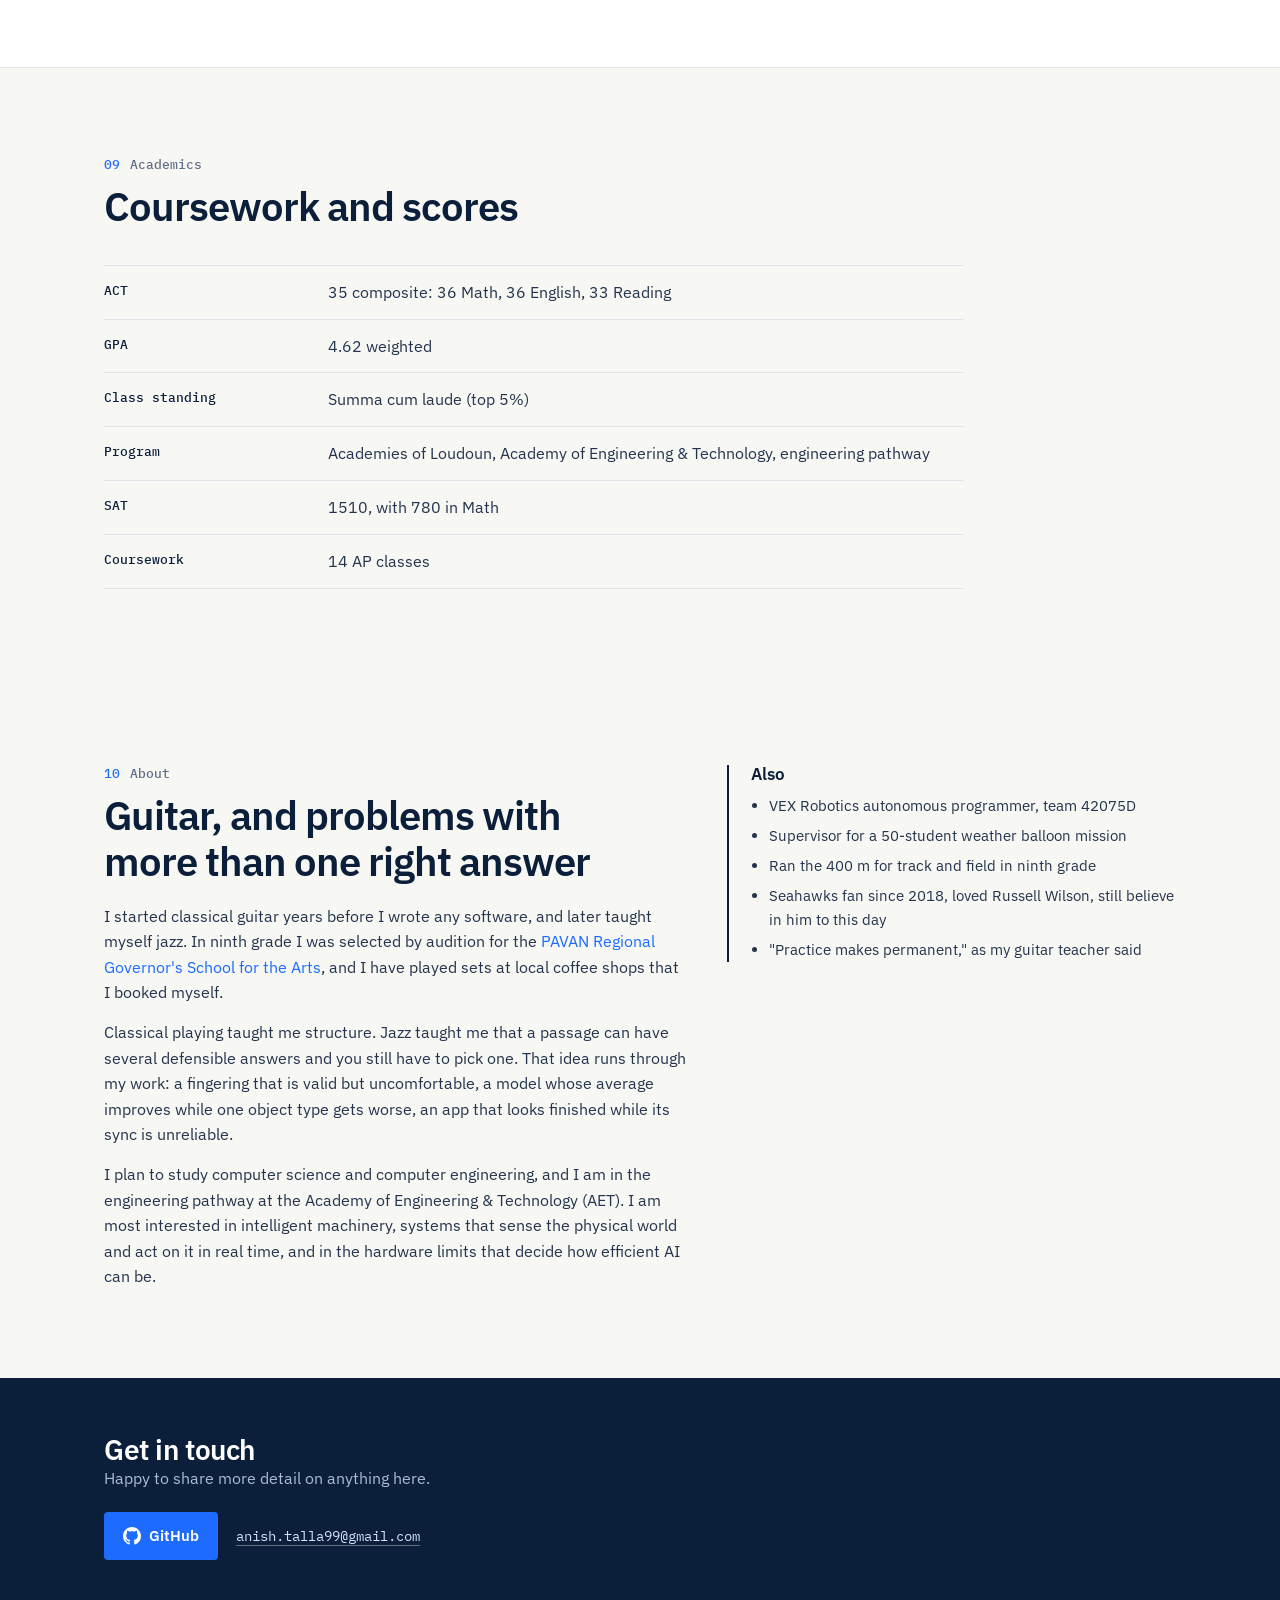
==== commit 245dafbe: "Reorder Academics rows" ====
--- a/index.html
+++ b/index.html
@@ -11,7 +11,7 @@
   <link rel="preconnect" href="https://fonts.googleapis.com">
   <link rel="preconnect" href="https://fonts.gstatic.com" crossorigin>
   <link href="https://fonts.googleapis.com/css2?family=IBM+Plex+Mono:wght@400;500;600&family=IBM+Plex+Sans:wght@400;500;600;700&display=swap" rel="stylesheet">
-  <link rel="stylesheet" href="css/styles.css?v=20260921c">
+  <link rel="stylesheet" href="css/styles.css?v=20260921d">
 </head>
 <body>
   <a class="skip" href="#featured">Skip to content</a>
@@ -181,13 +181,13 @@
     </div>
   </footer>
 
-  <script src="js/data.js?v=20260921c"></script>
-  <script src="js/covers.js?v=20260921c"></script>
-  <script src="js/anim/hero.js?v=20260921c"></script>
-  <script src="js/anim/fretboard.js?v=20260921c"></script>
-  <script src="js/anim/gripper.js?v=20260921c"></script>
-  <script src="js/anim/sync.js?v=20260921c"></script>
-  <script src="js/common.js?v=20260921c"></script>
-  <script src="js/main.js?v=20260921c"></script>
+  <script src="js/data.js?v=20260921d"></script>
+  <script src="js/covers.js?v=20260921d"></script>
+  <script src="js/anim/hero.js?v=20260921d"></script>
+  <script src="js/anim/fretboard.js?v=20260921d"></script>
+  <script src="js/anim/gripper.js?v=20260921d"></script>
+  <script src="js/anim/sync.js?v=20260921d"></script>
+  <script src="js/common.js?v=20260921d"></script>
+  <script src="js/main.js?v=20260921d"></script>
 </body>
 </html>
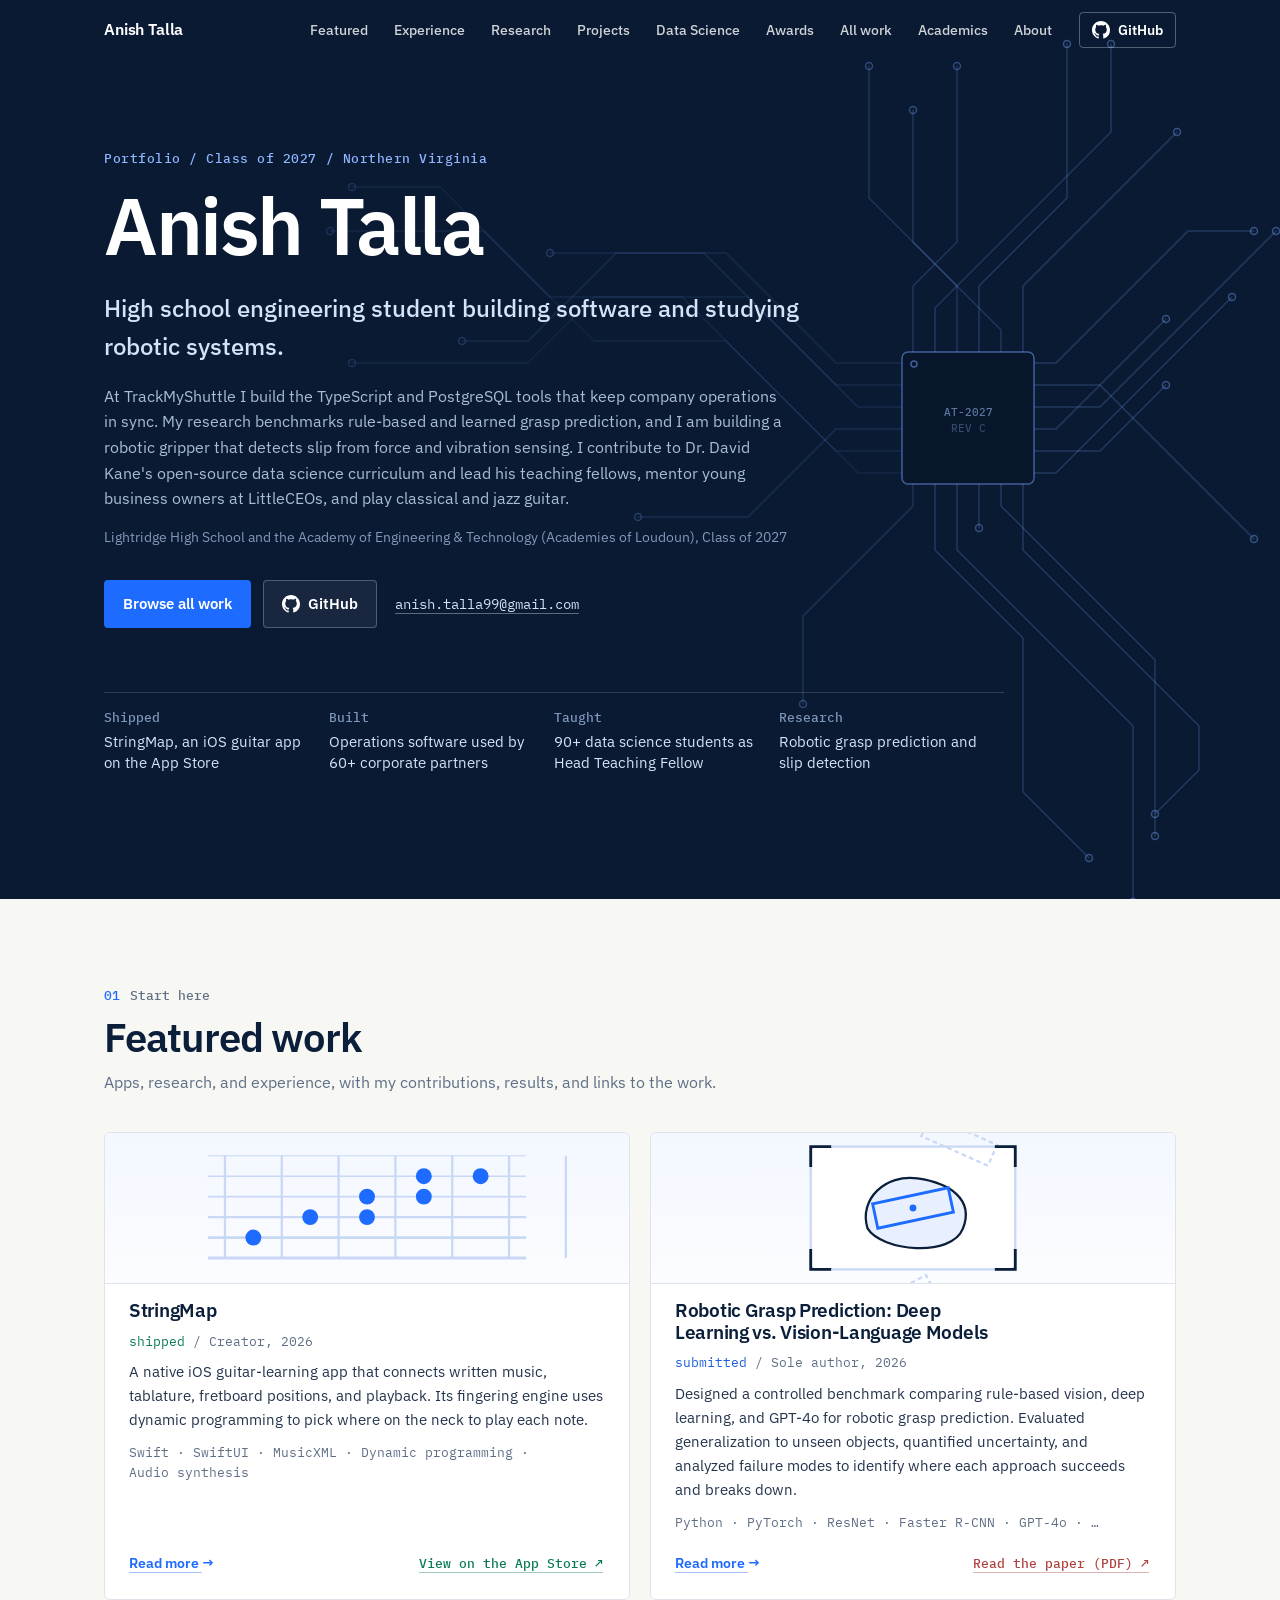
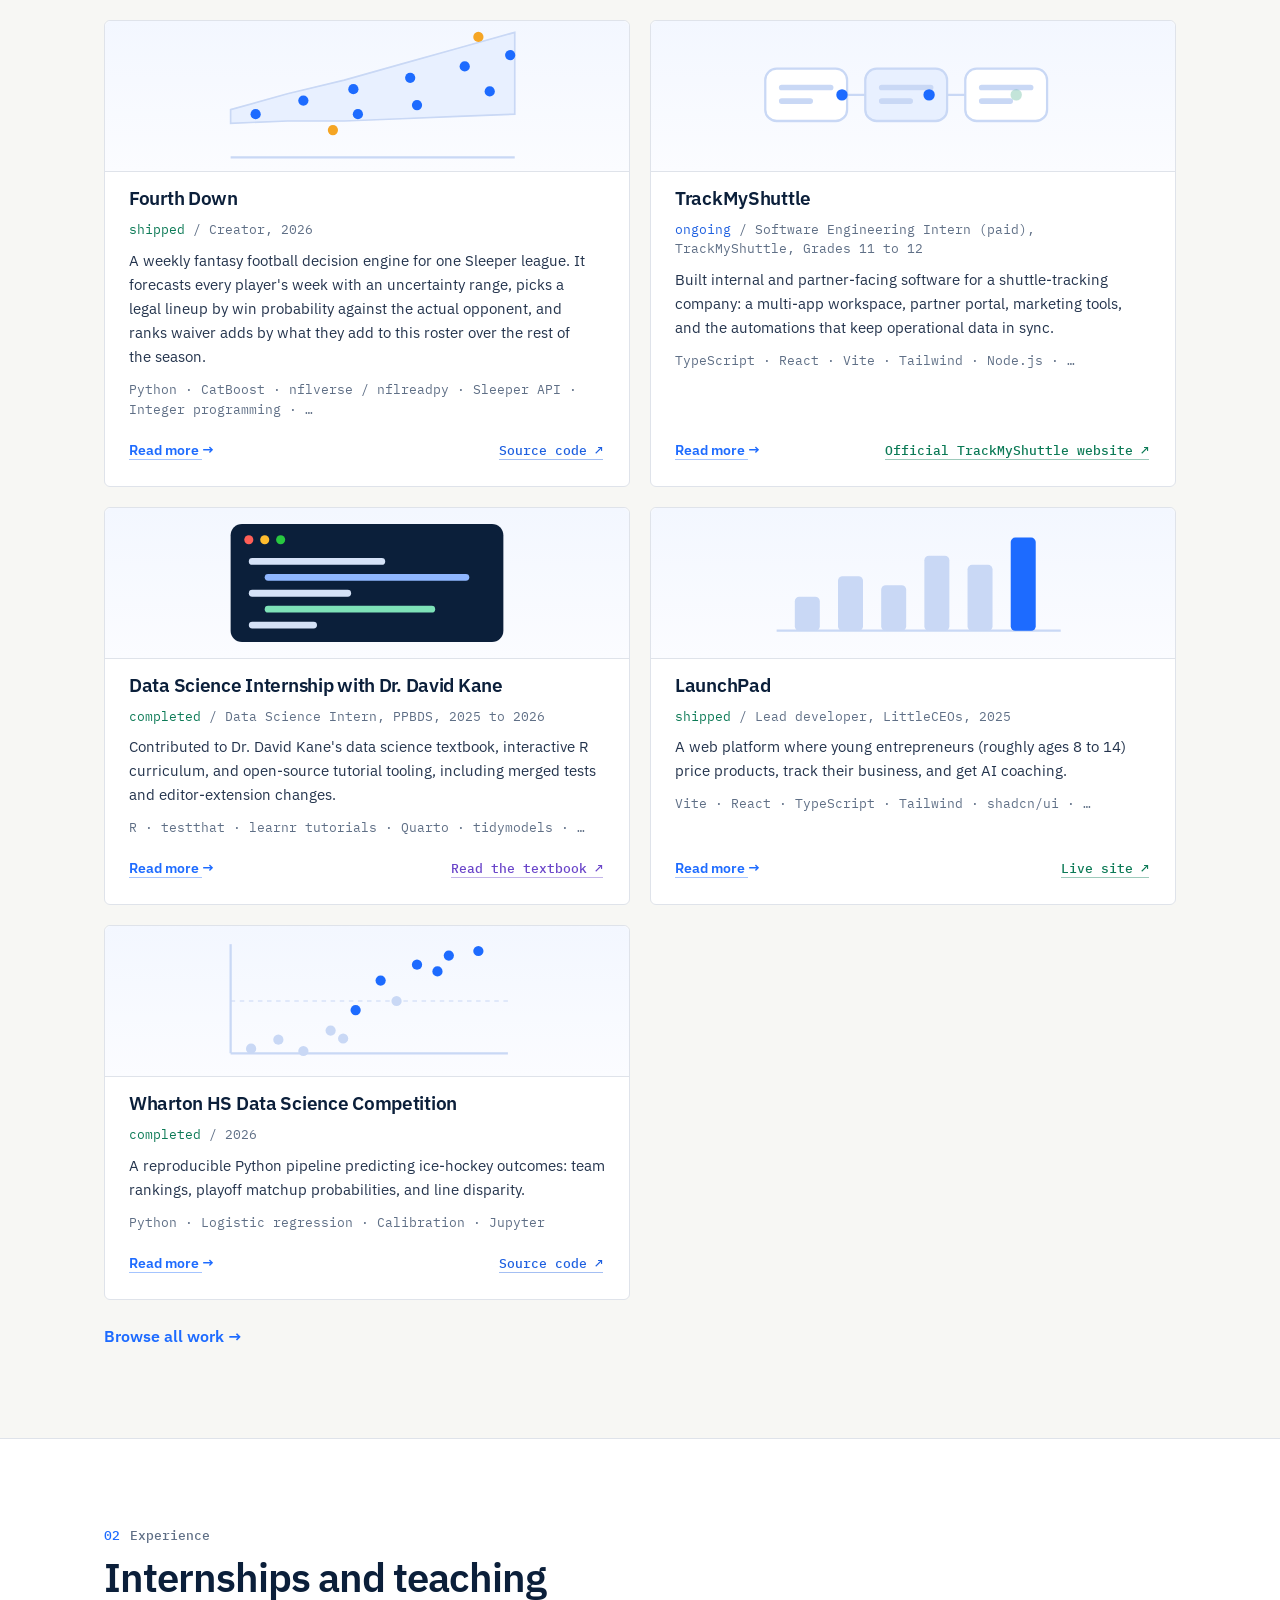
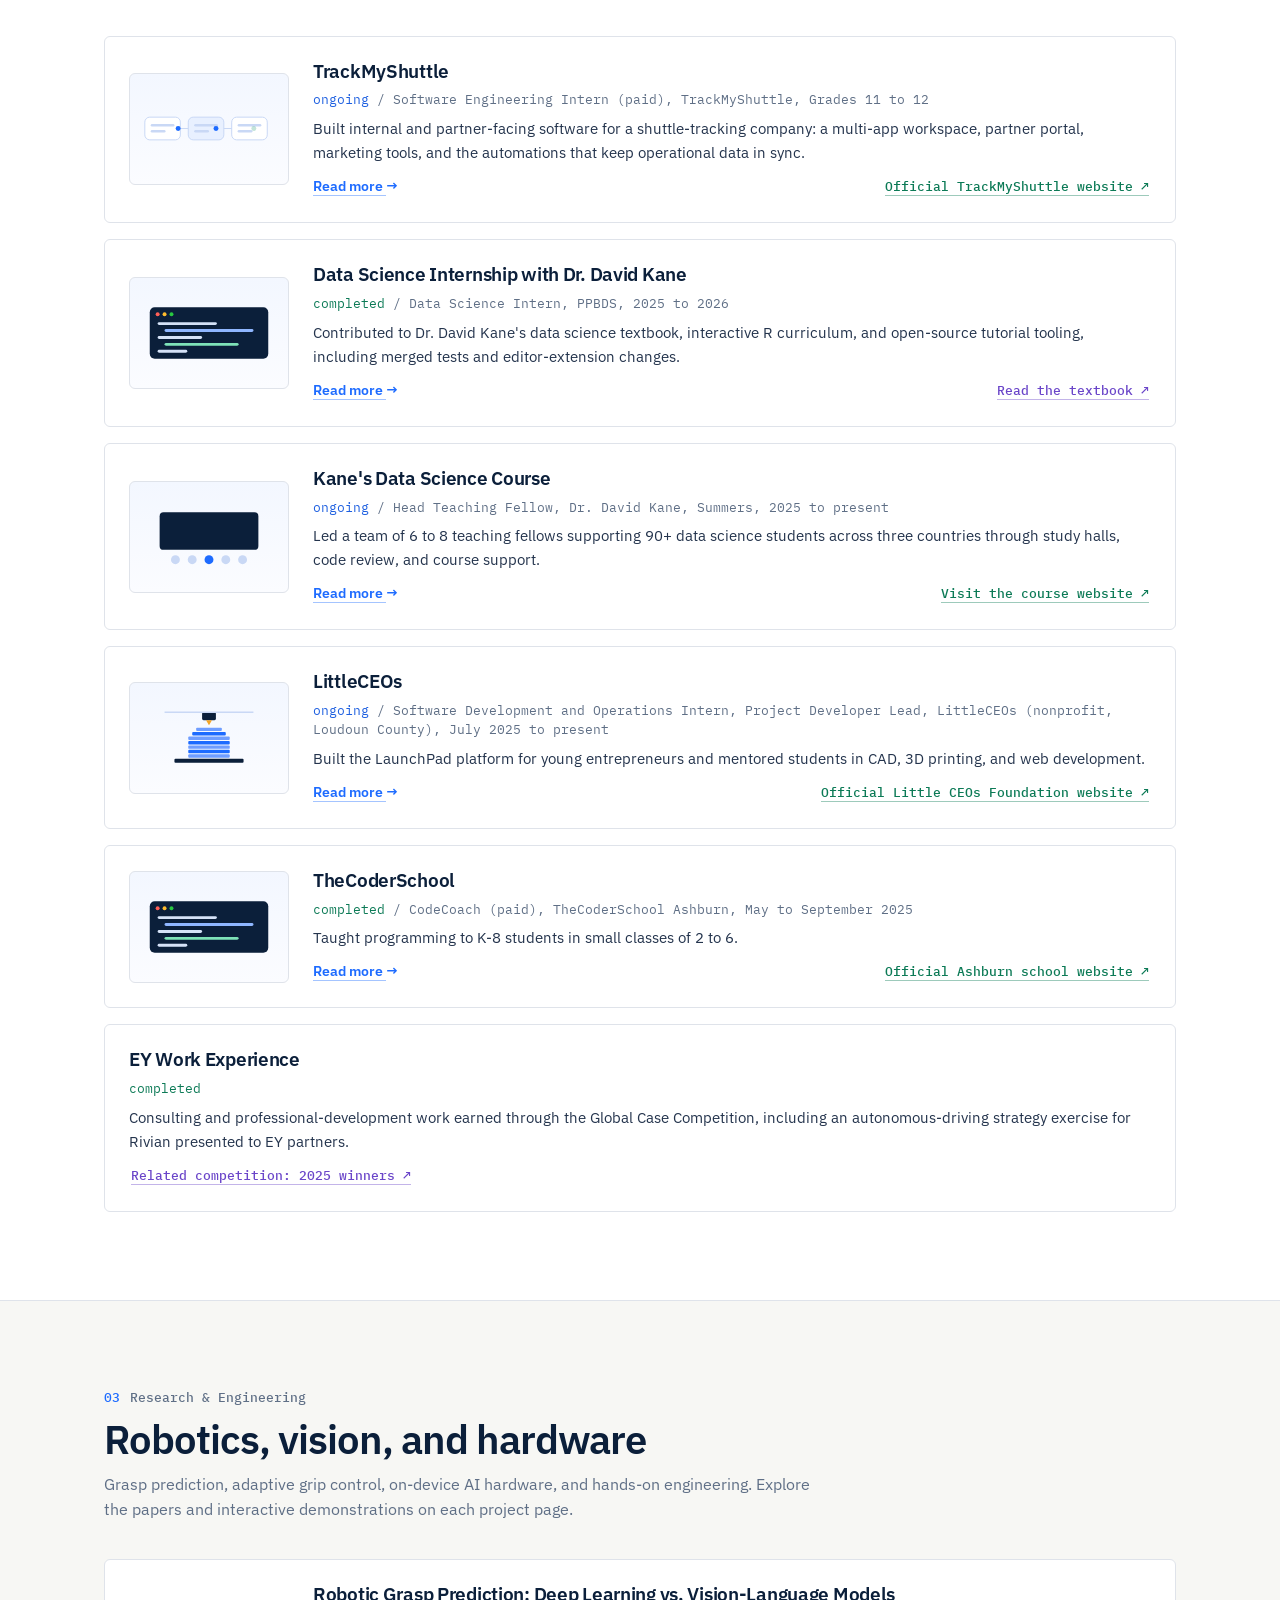
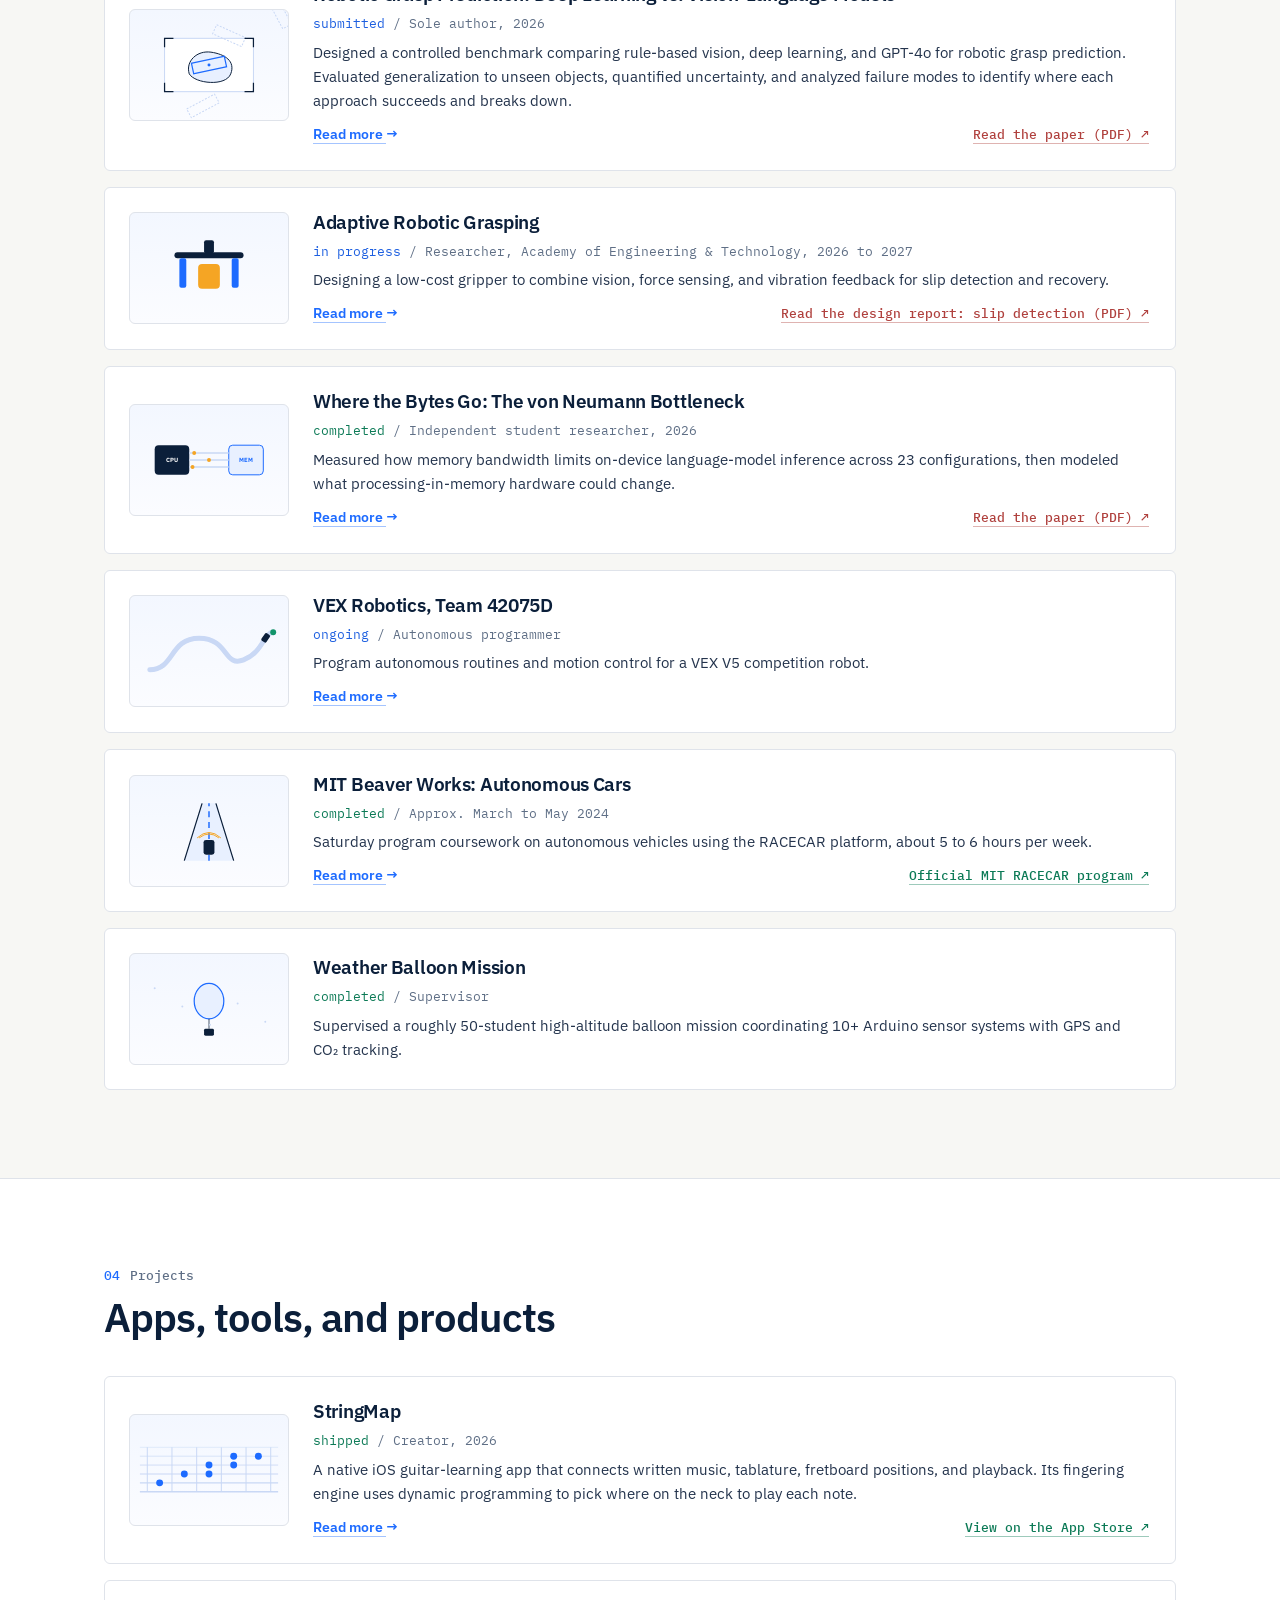
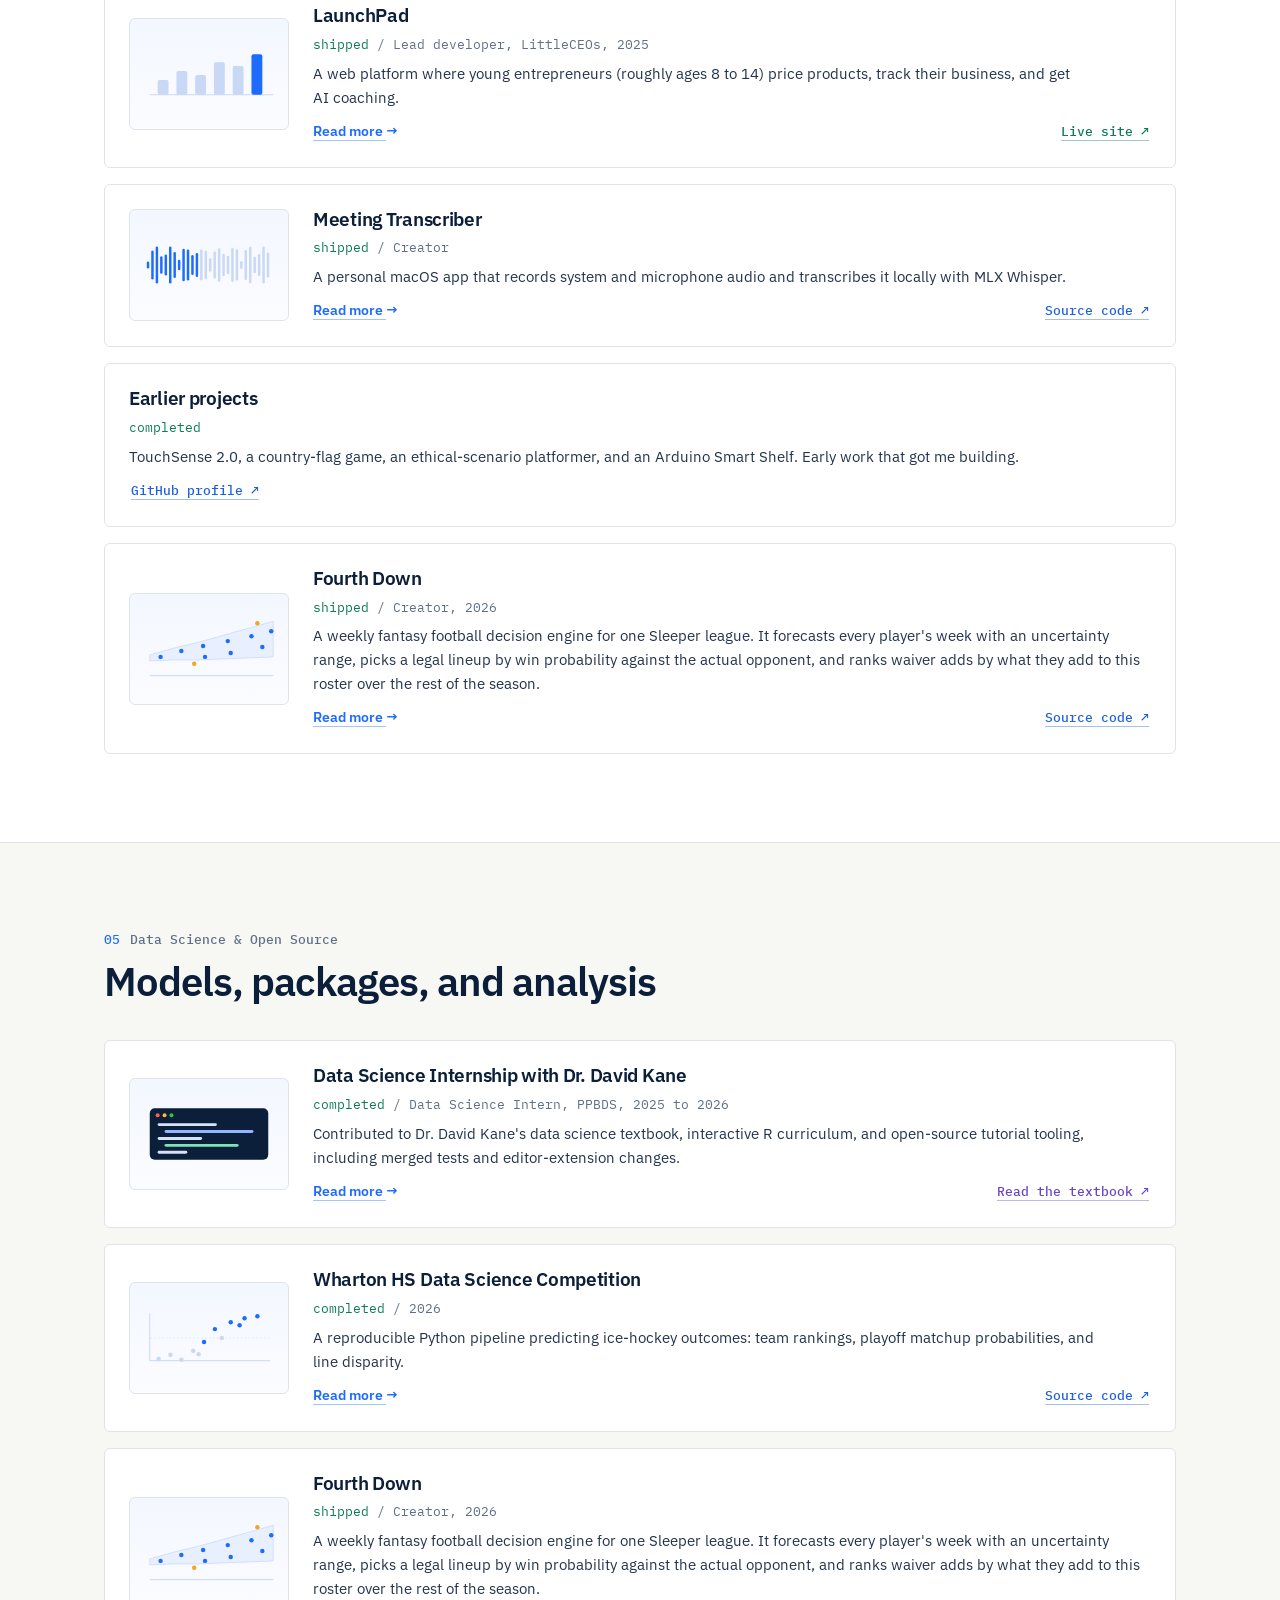
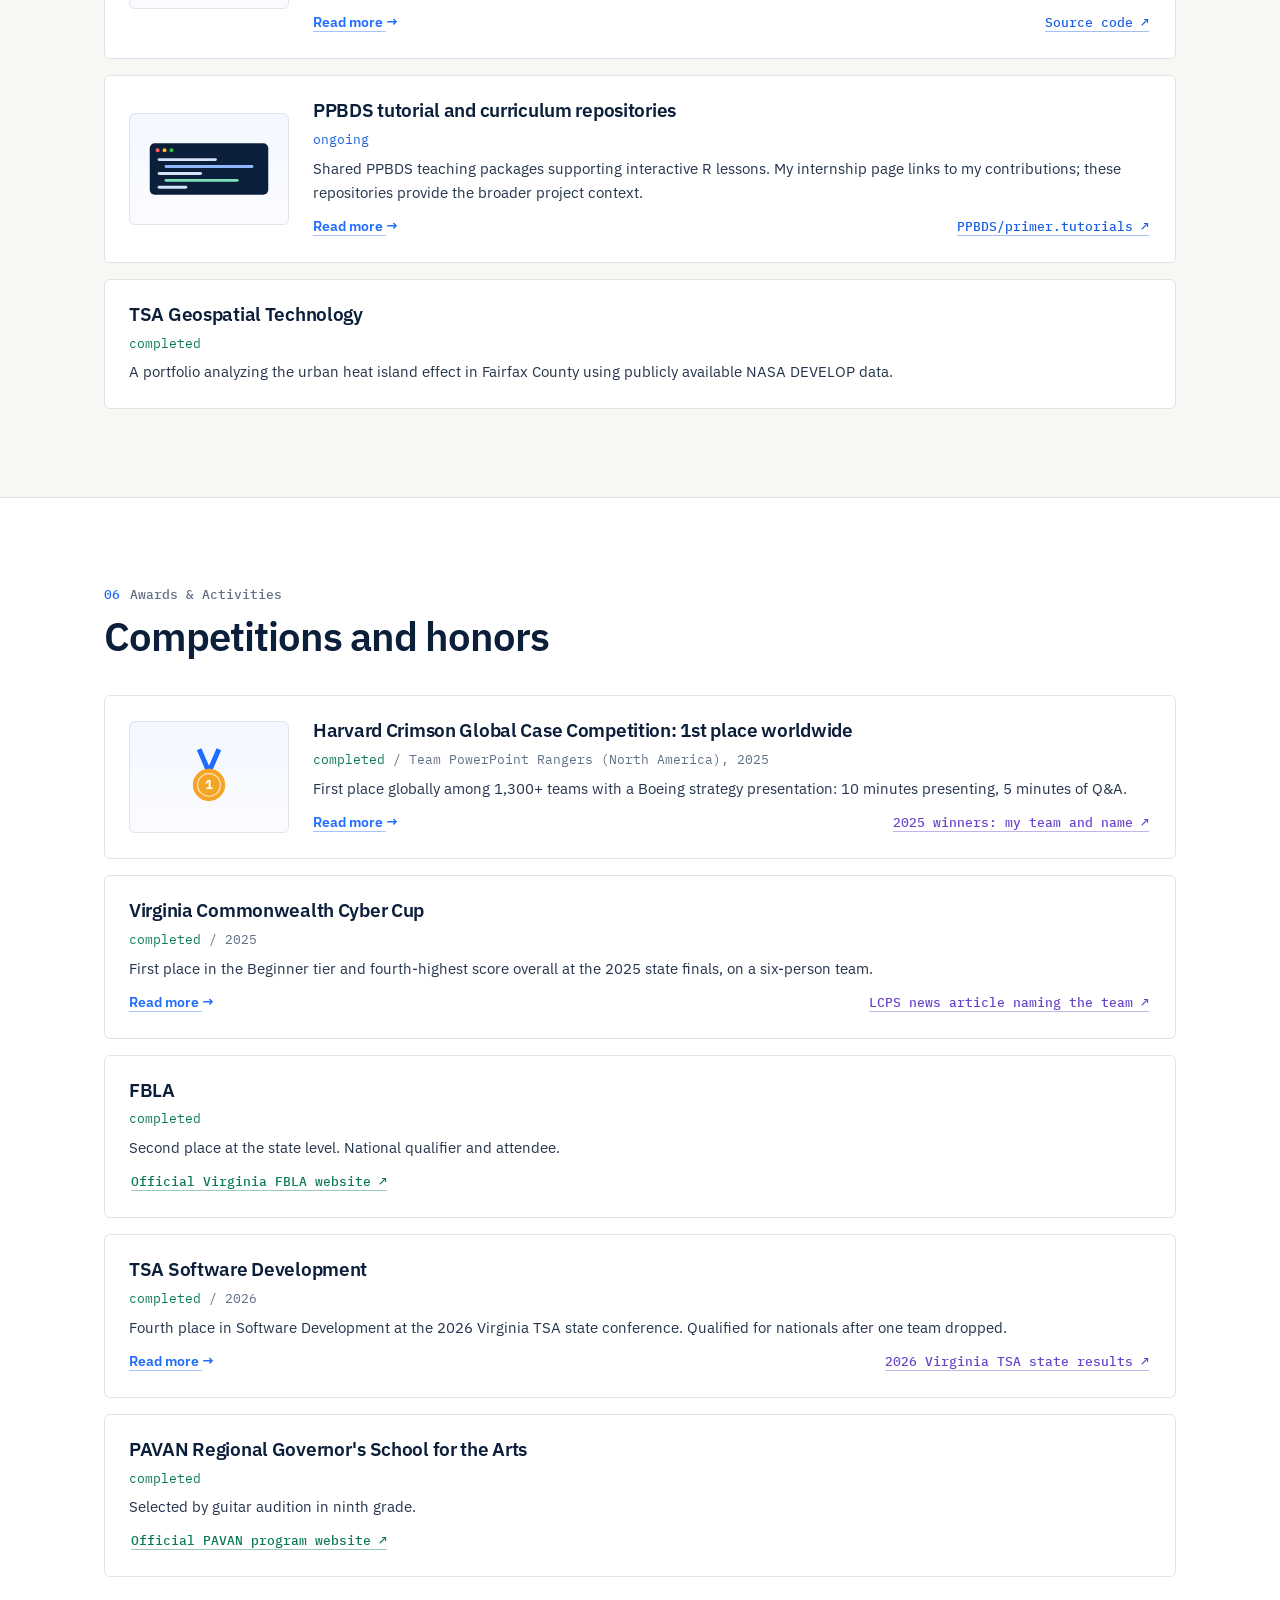
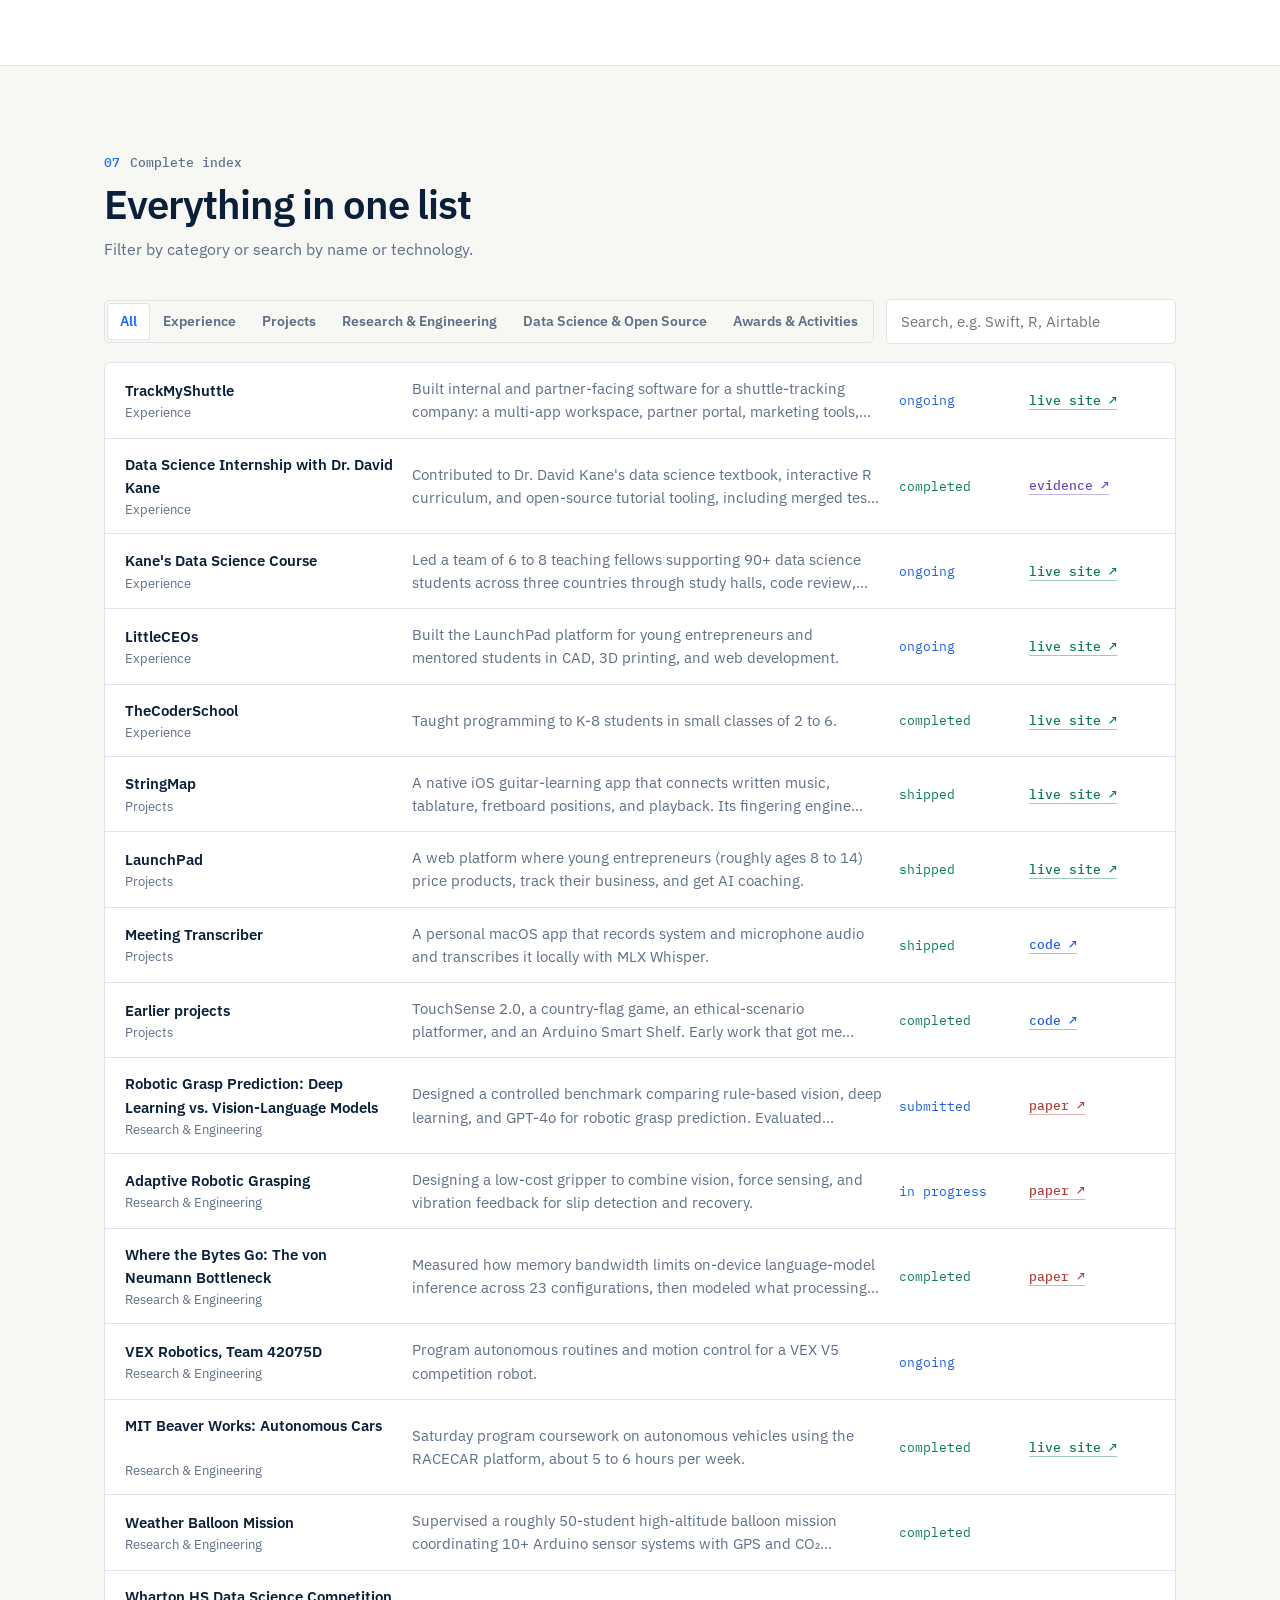
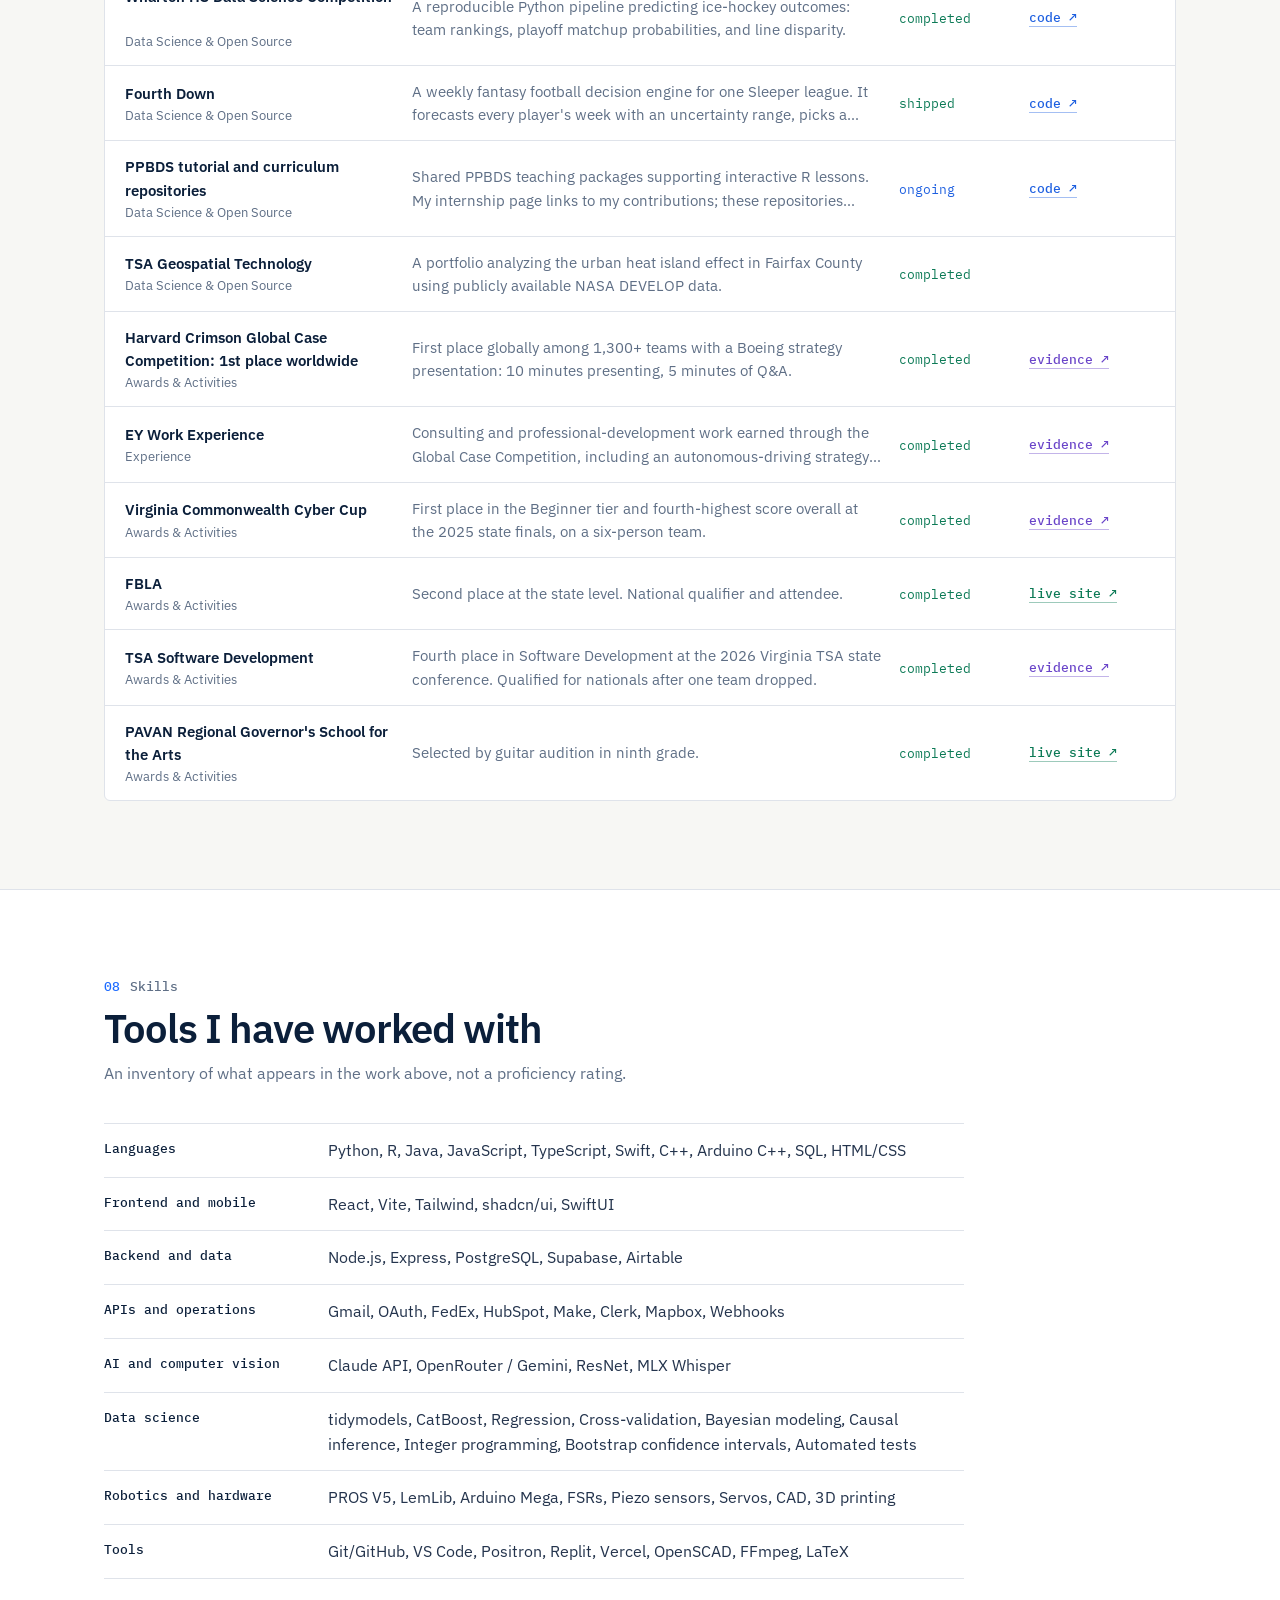
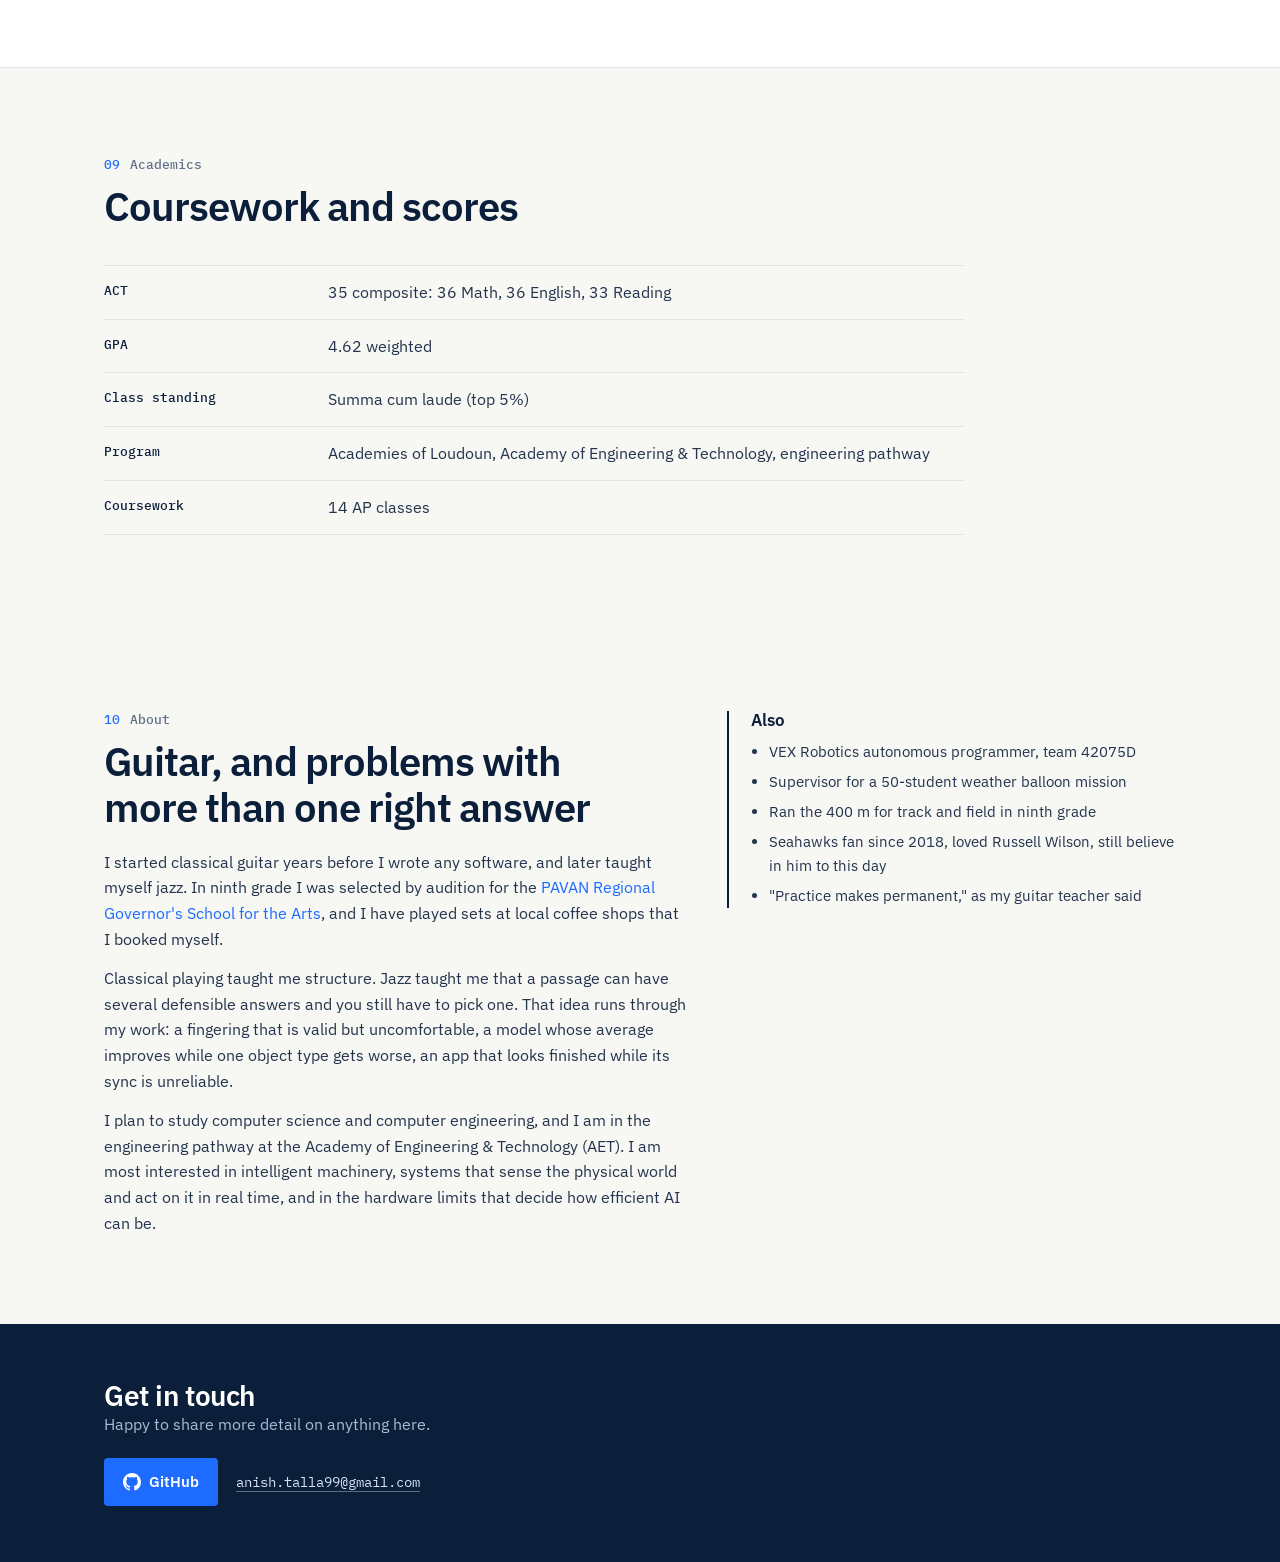
==== commit 7b4cbca1: "Remove SAT row from Academics" ====
--- a/index.html
+++ b/index.html
@@ -11,7 +11,7 @@
   <link rel="preconnect" href="https://fonts.googleapis.com">
   <link rel="preconnect" href="https://fonts.gstatic.com" crossorigin>
   <link href="https://fonts.googleapis.com/css2?family=IBM+Plex+Mono:wght@400;500;600&family=IBM+Plex+Sans:wght@400;500;600;700&display=swap" rel="stylesheet">
-  <link rel="stylesheet" href="css/styles.css?v=20260921d">
+  <link rel="stylesheet" href="css/styles.css?v=20260921e">
 </head>
 <body>
   <a class="skip" href="#featured">Skip to content</a>
@@ -181,13 +181,13 @@
     </div>
   </footer>
 
-  <script src="js/data.js?v=20260921d"></script>
-  <script src="js/covers.js?v=20260921d"></script>
-  <script src="js/anim/hero.js?v=20260921d"></script>
-  <script src="js/anim/fretboard.js?v=20260921d"></script>
-  <script src="js/anim/gripper.js?v=20260921d"></script>
-  <script src="js/anim/sync.js?v=20260921d"></script>
-  <script src="js/common.js?v=20260921d"></script>
-  <script src="js/main.js?v=20260921d"></script>
+  <script src="js/data.js?v=20260921e"></script>
+  <script src="js/covers.js?v=20260921e"></script>
+  <script src="js/anim/hero.js?v=20260921e"></script>
+  <script src="js/anim/fretboard.js?v=20260921e"></script>
+  <script src="js/anim/gripper.js?v=20260921e"></script>
+  <script src="js/anim/sync.js?v=20260921e"></script>
+  <script src="js/common.js?v=20260921e"></script>
+  <script src="js/main.js?v=20260921e"></script>
 </body>
 </html>
